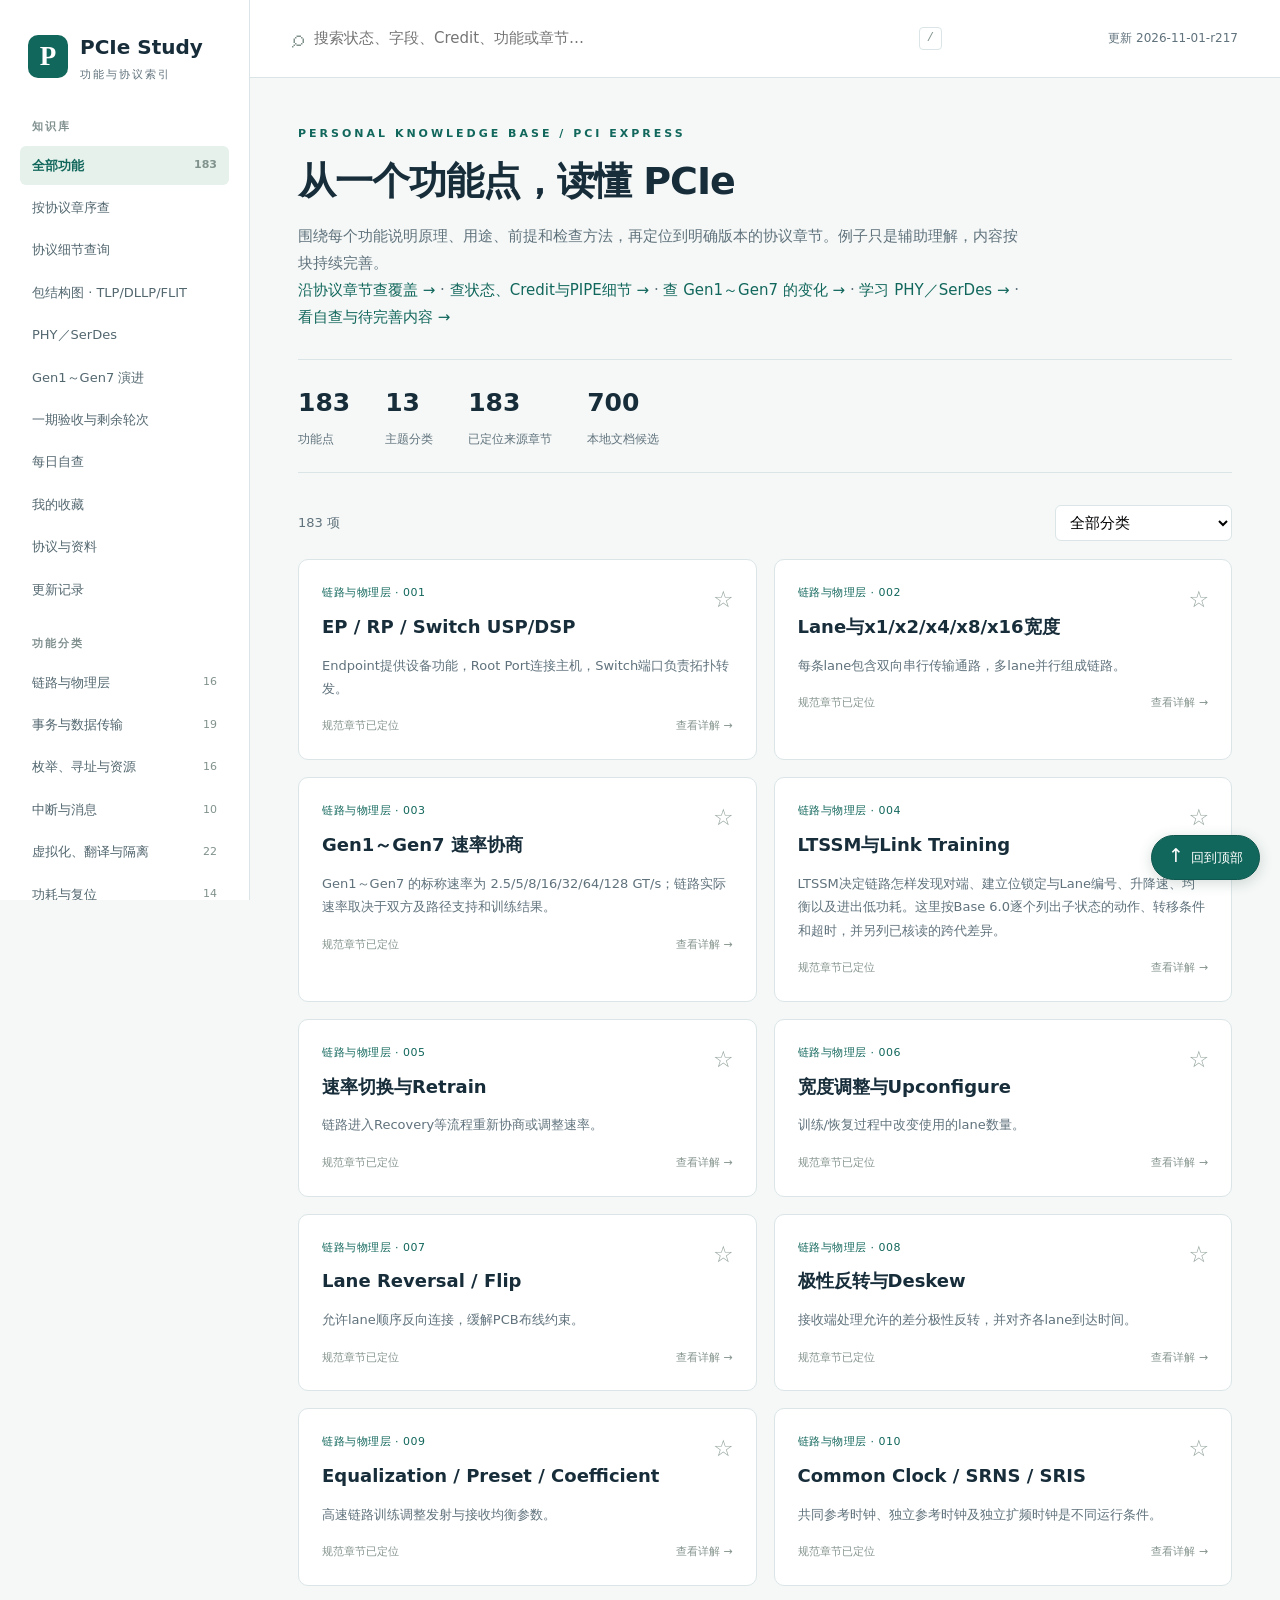
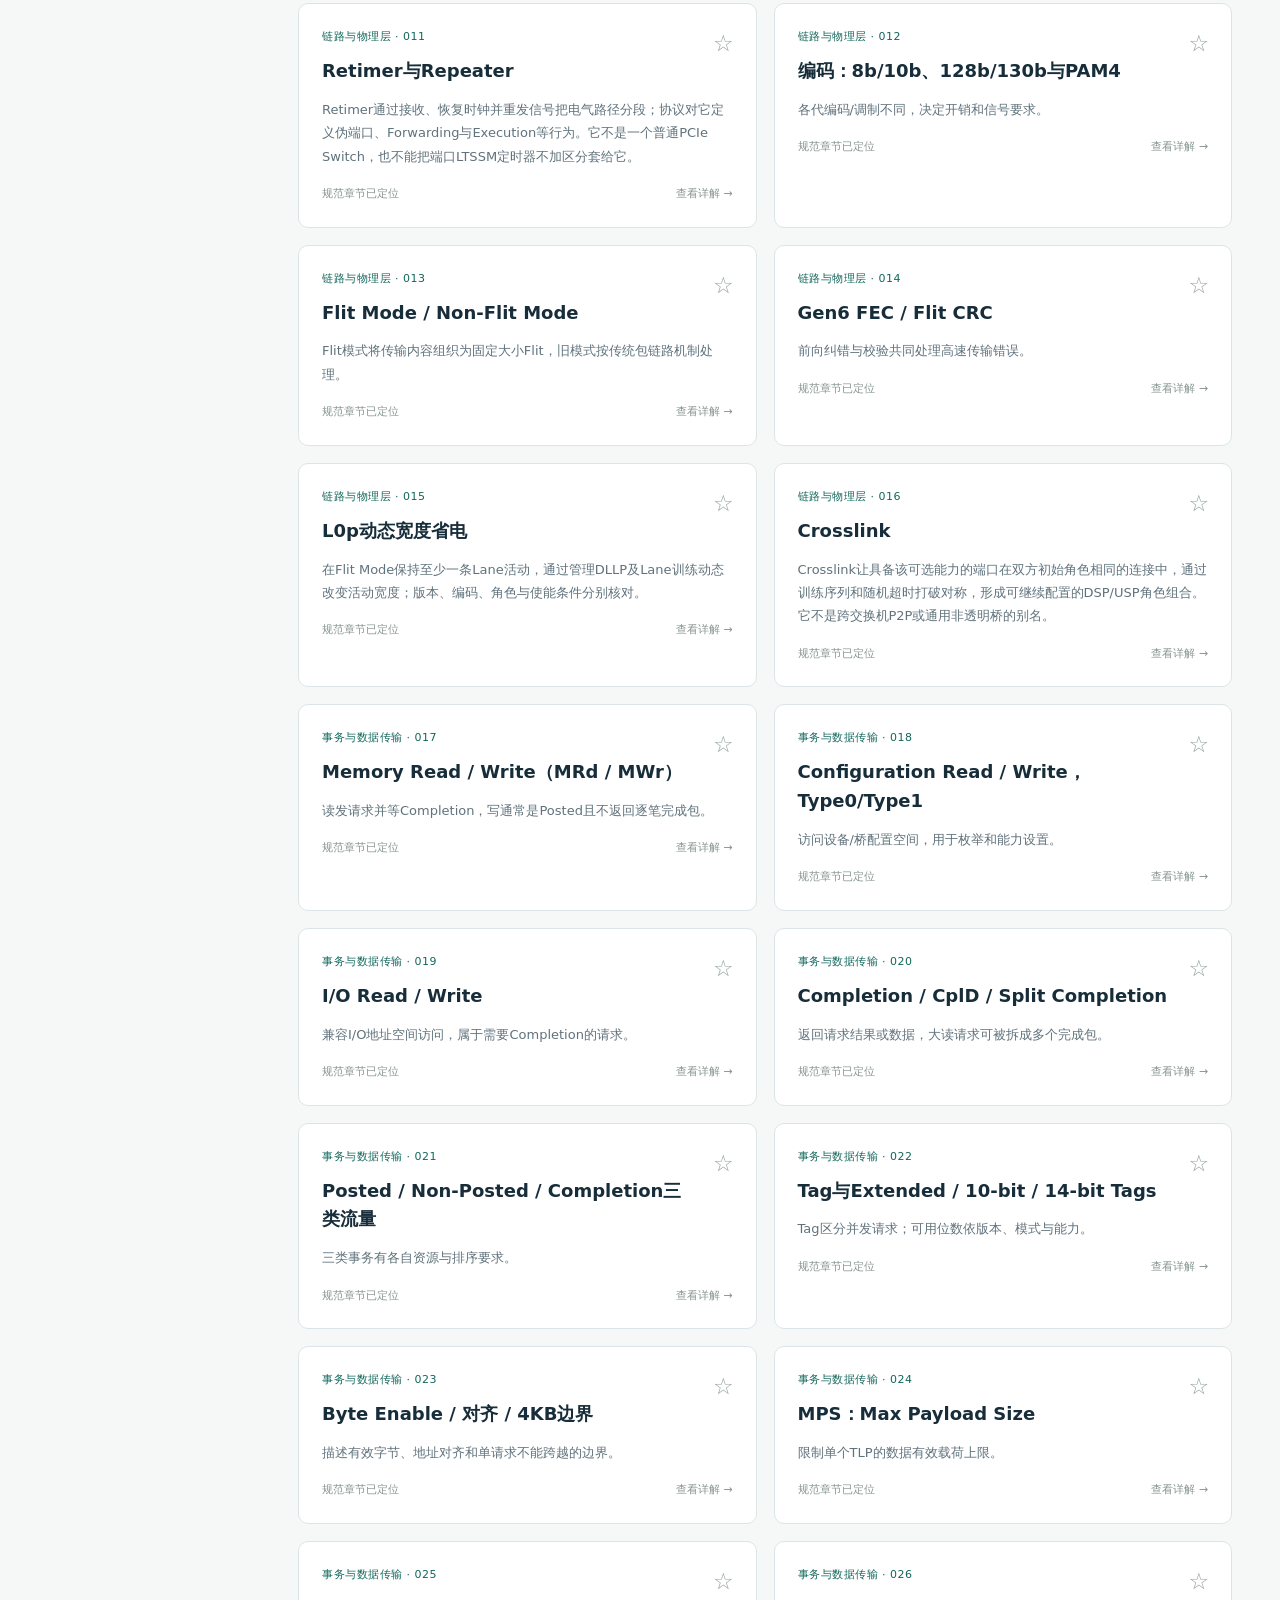
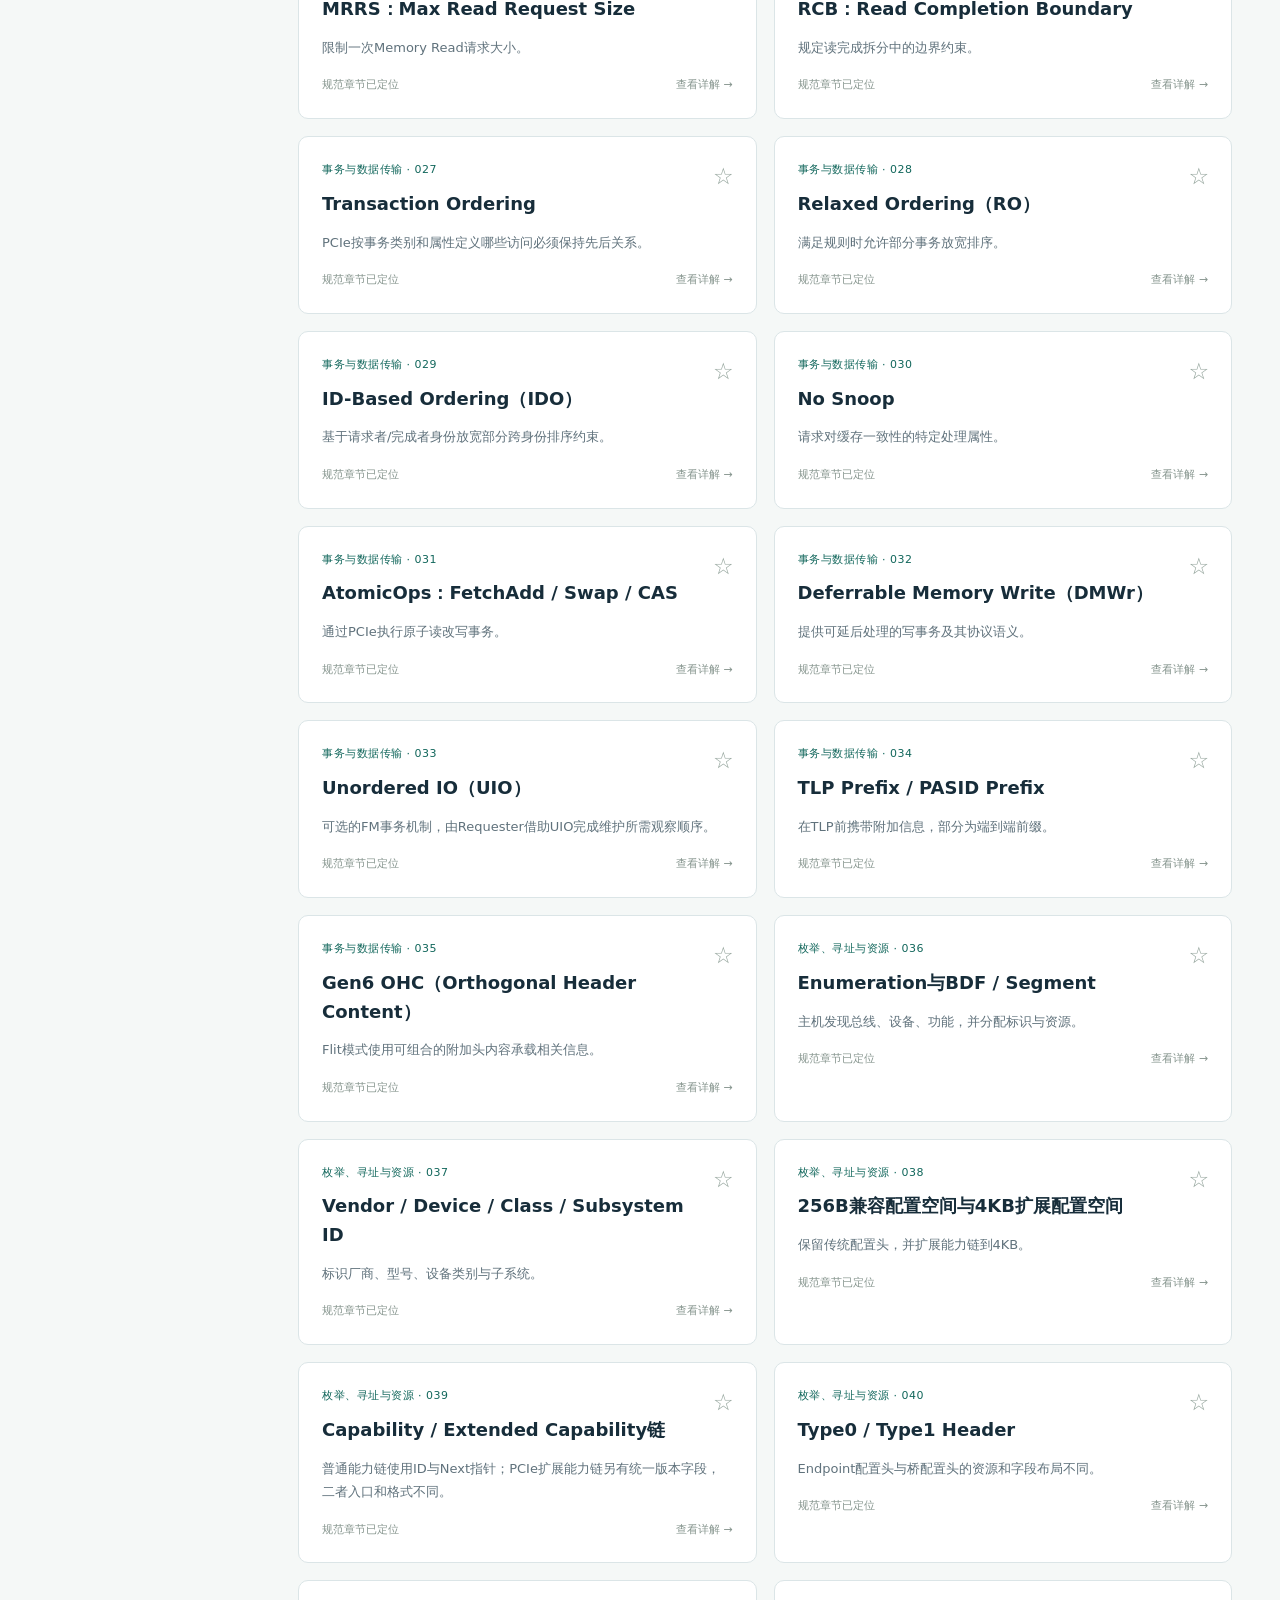
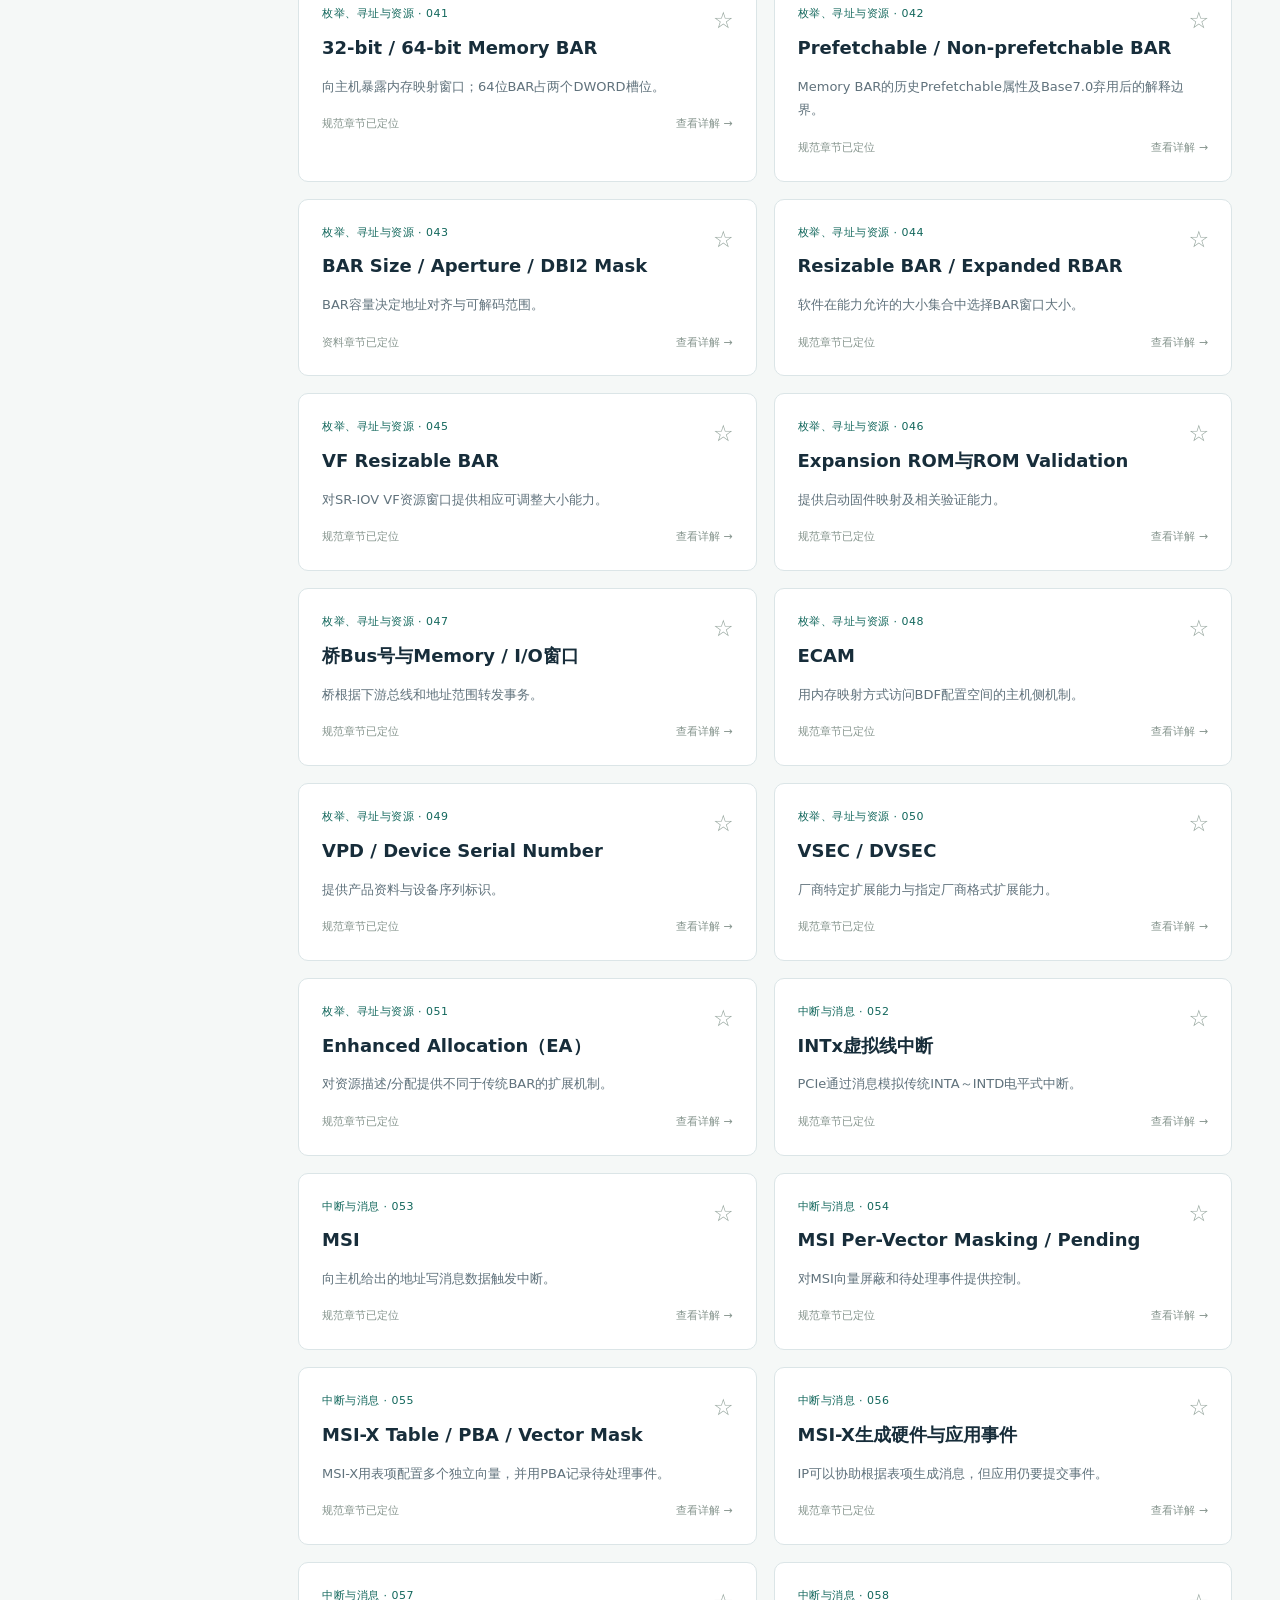
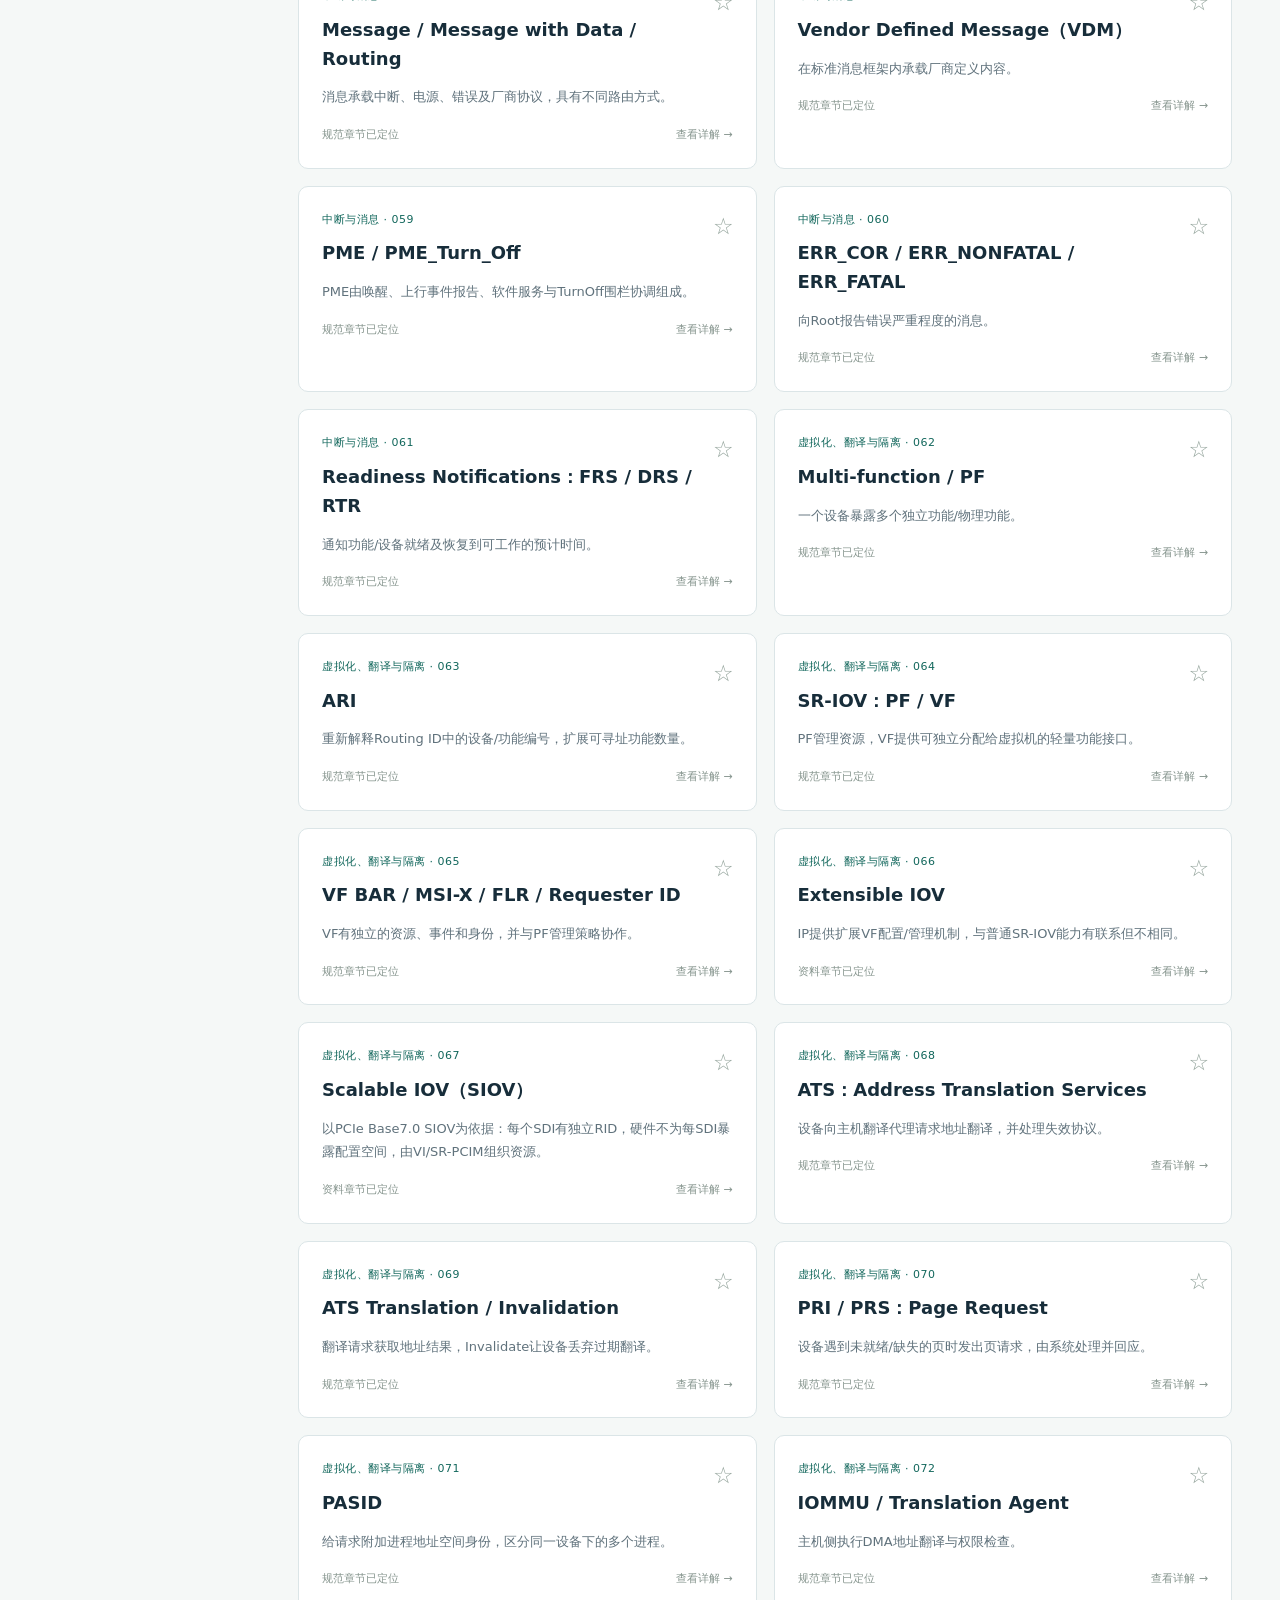
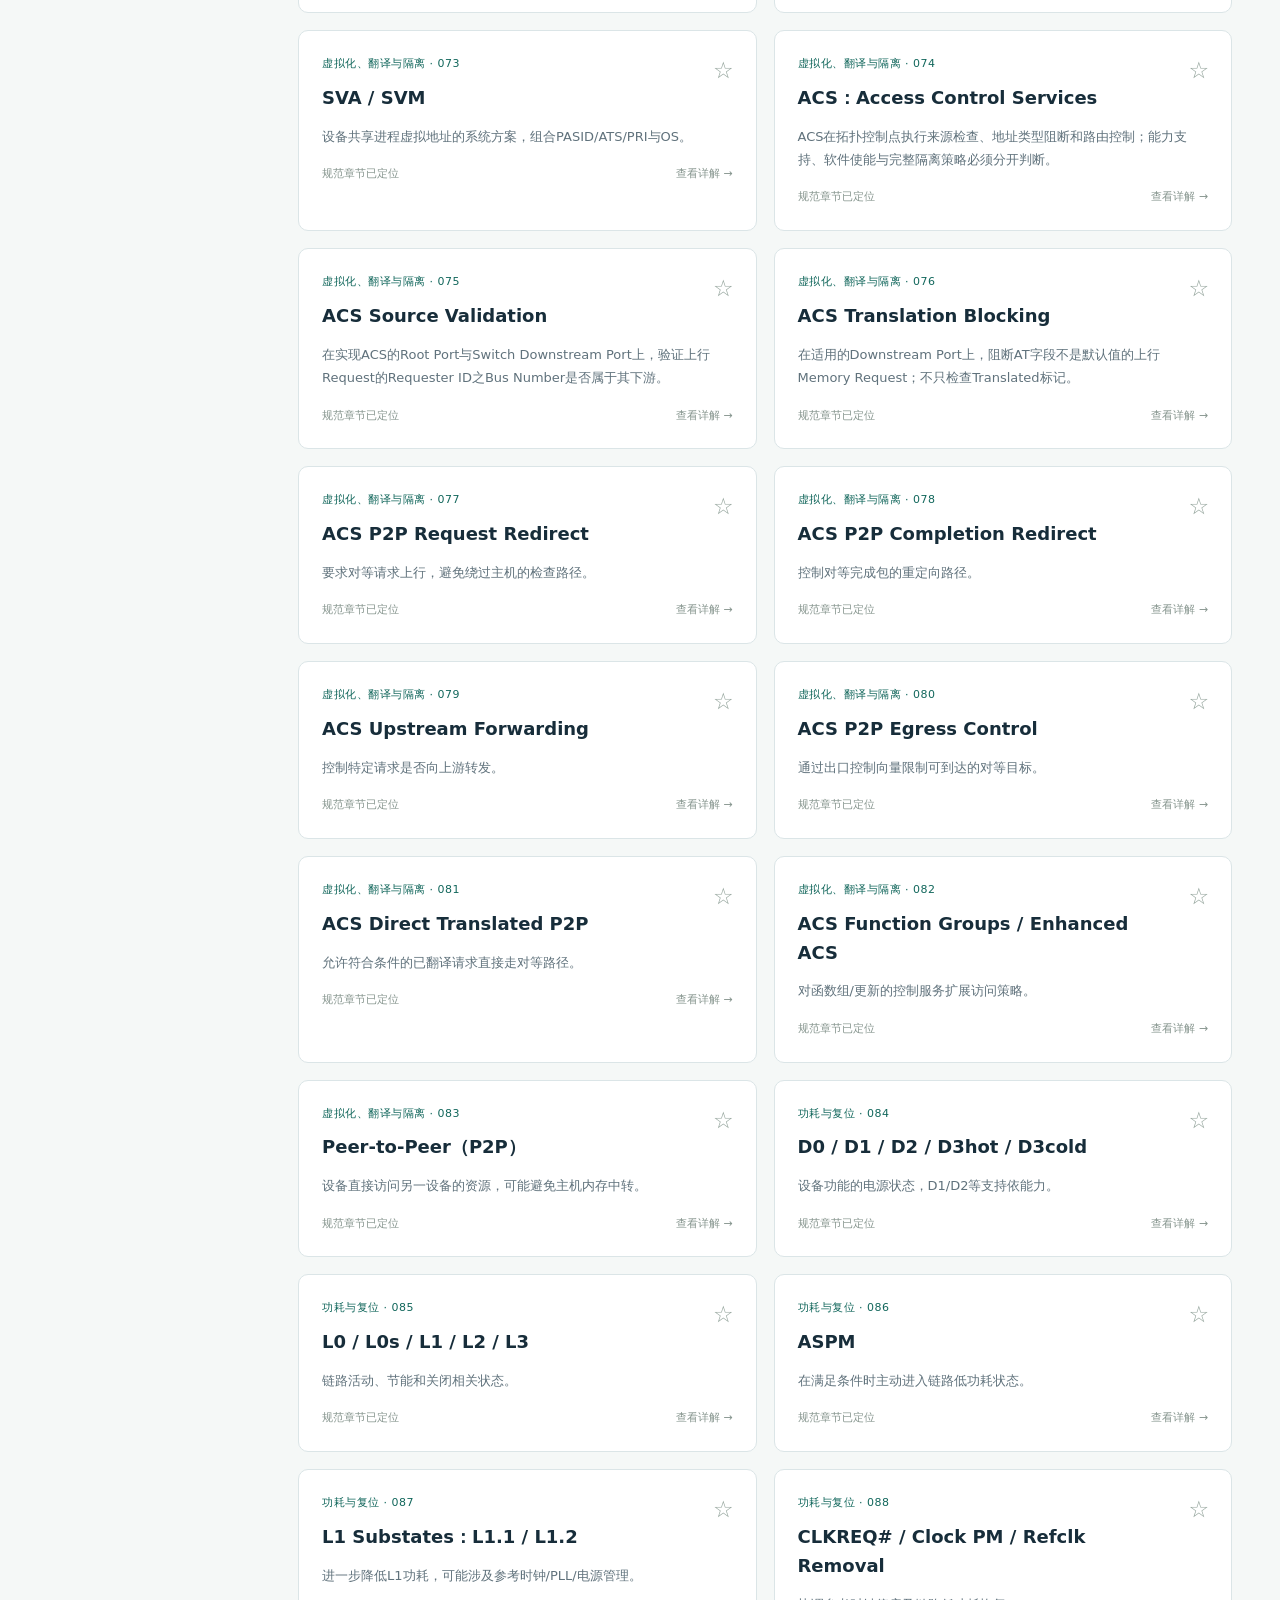
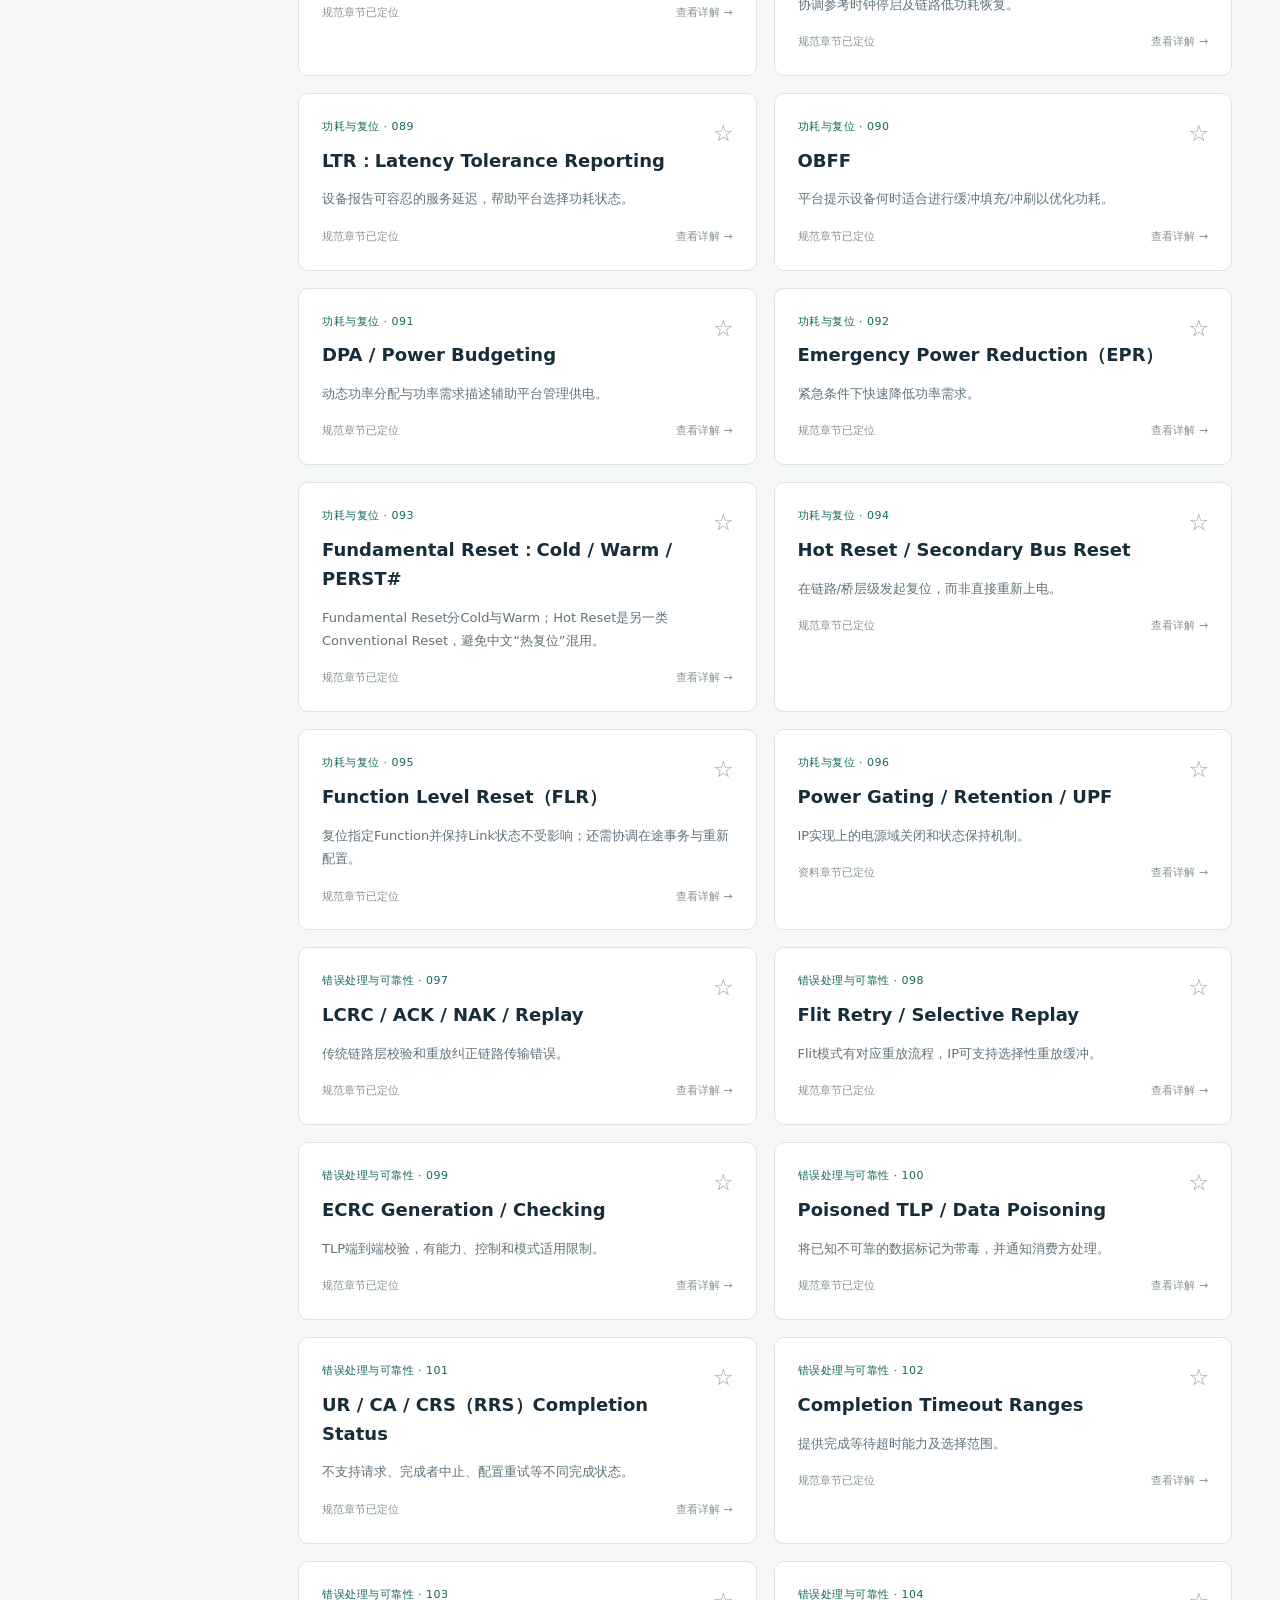
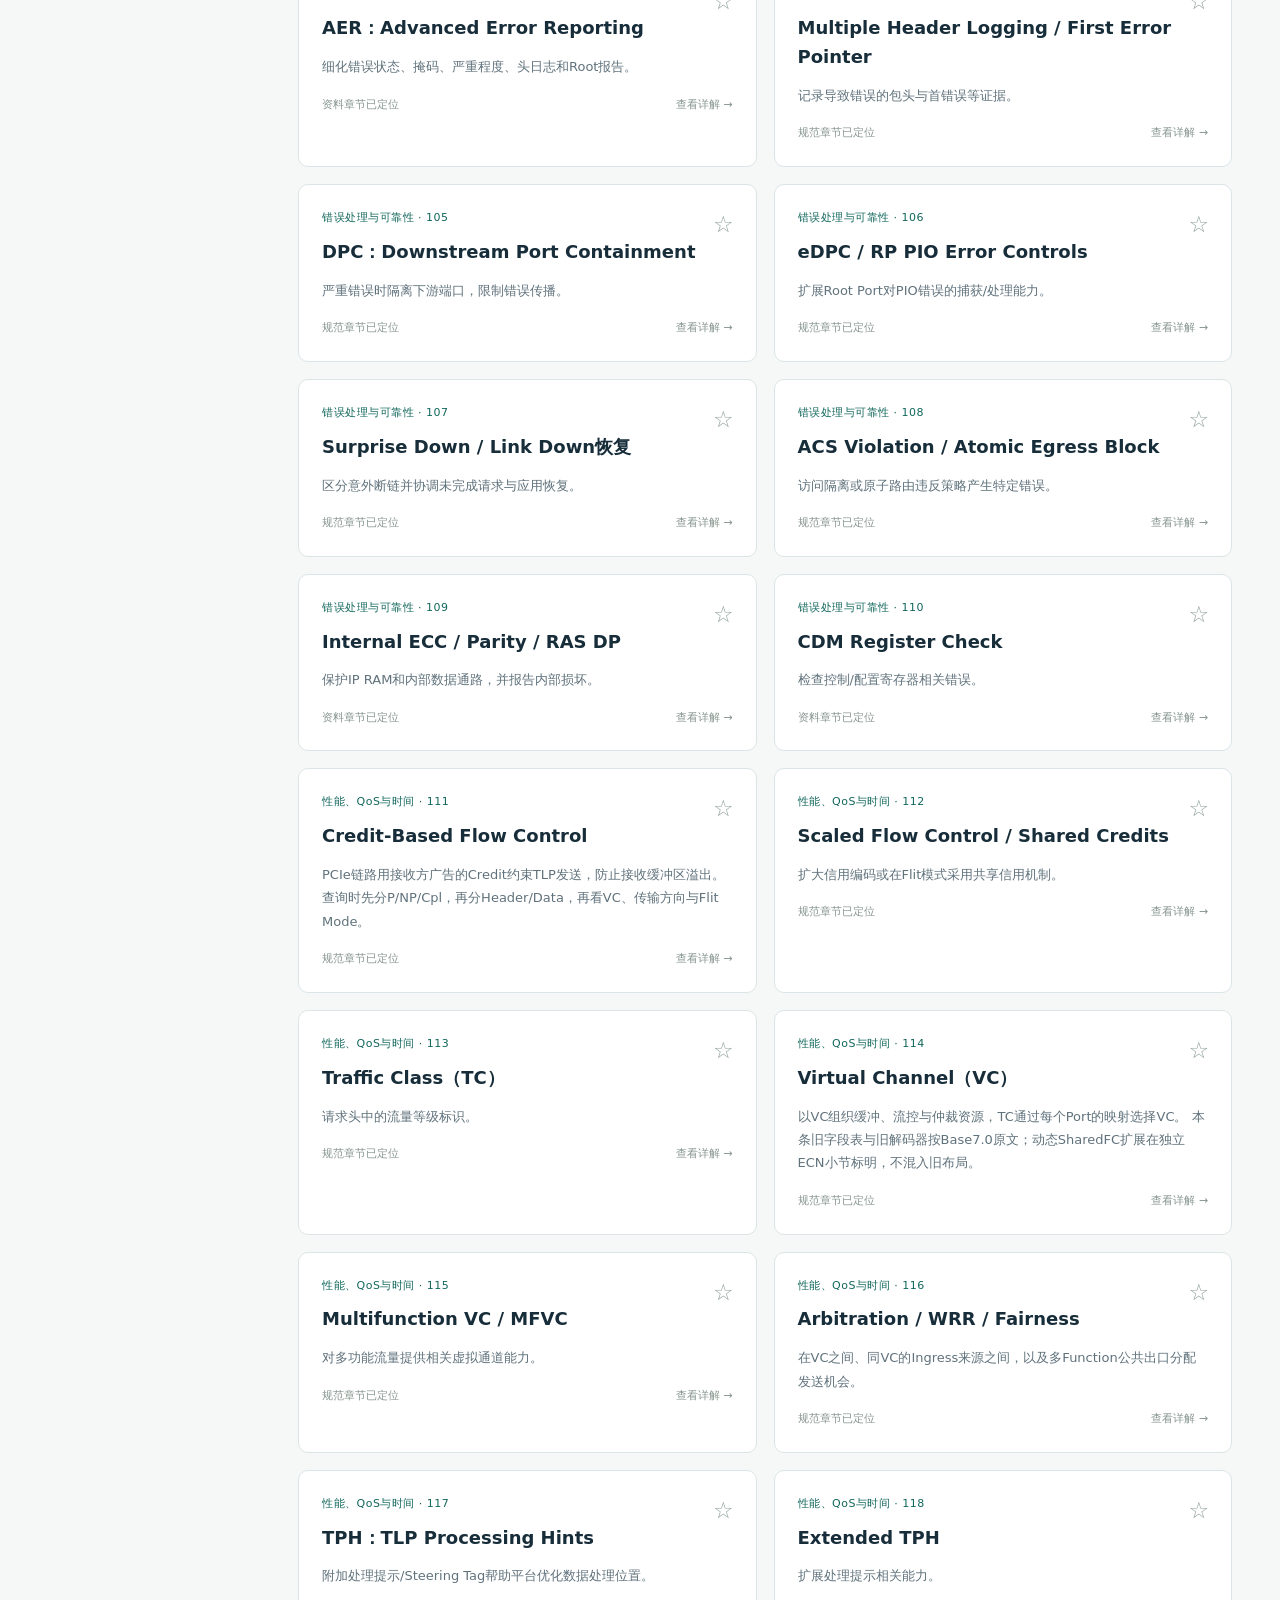
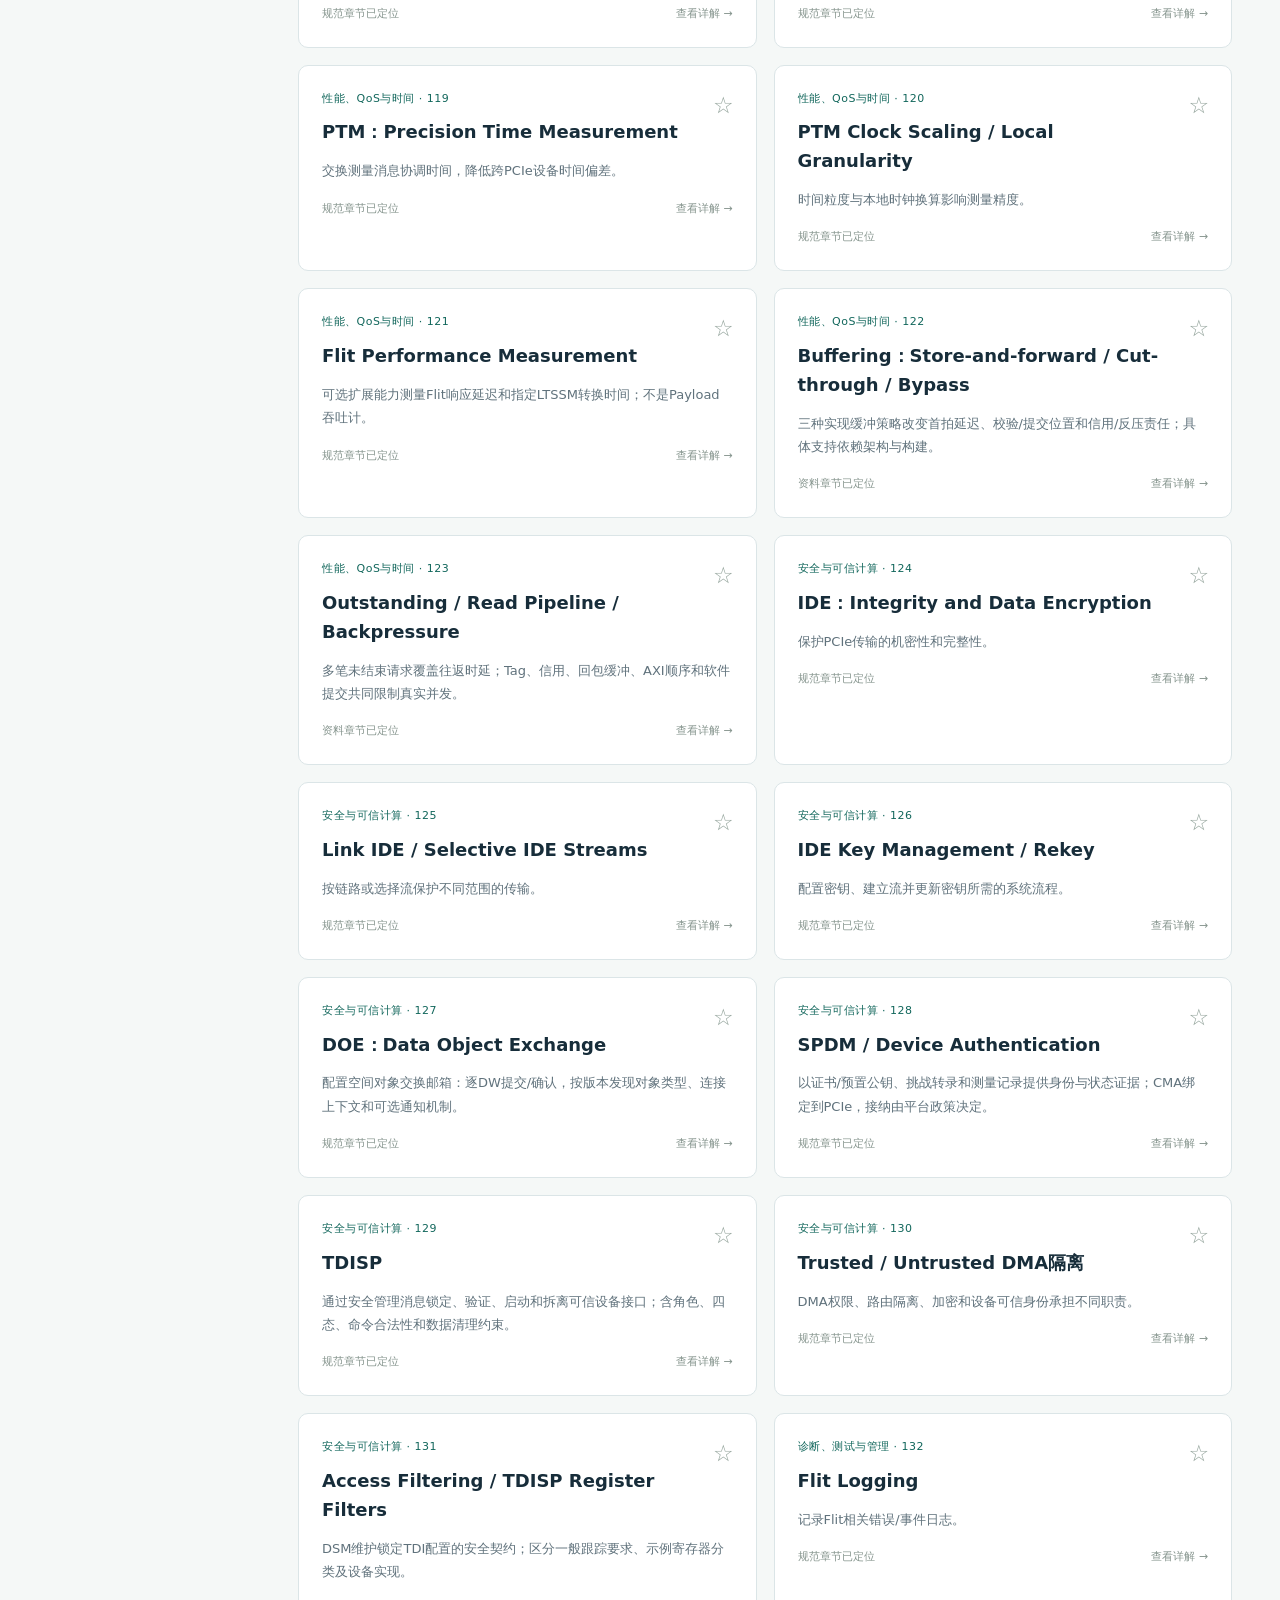
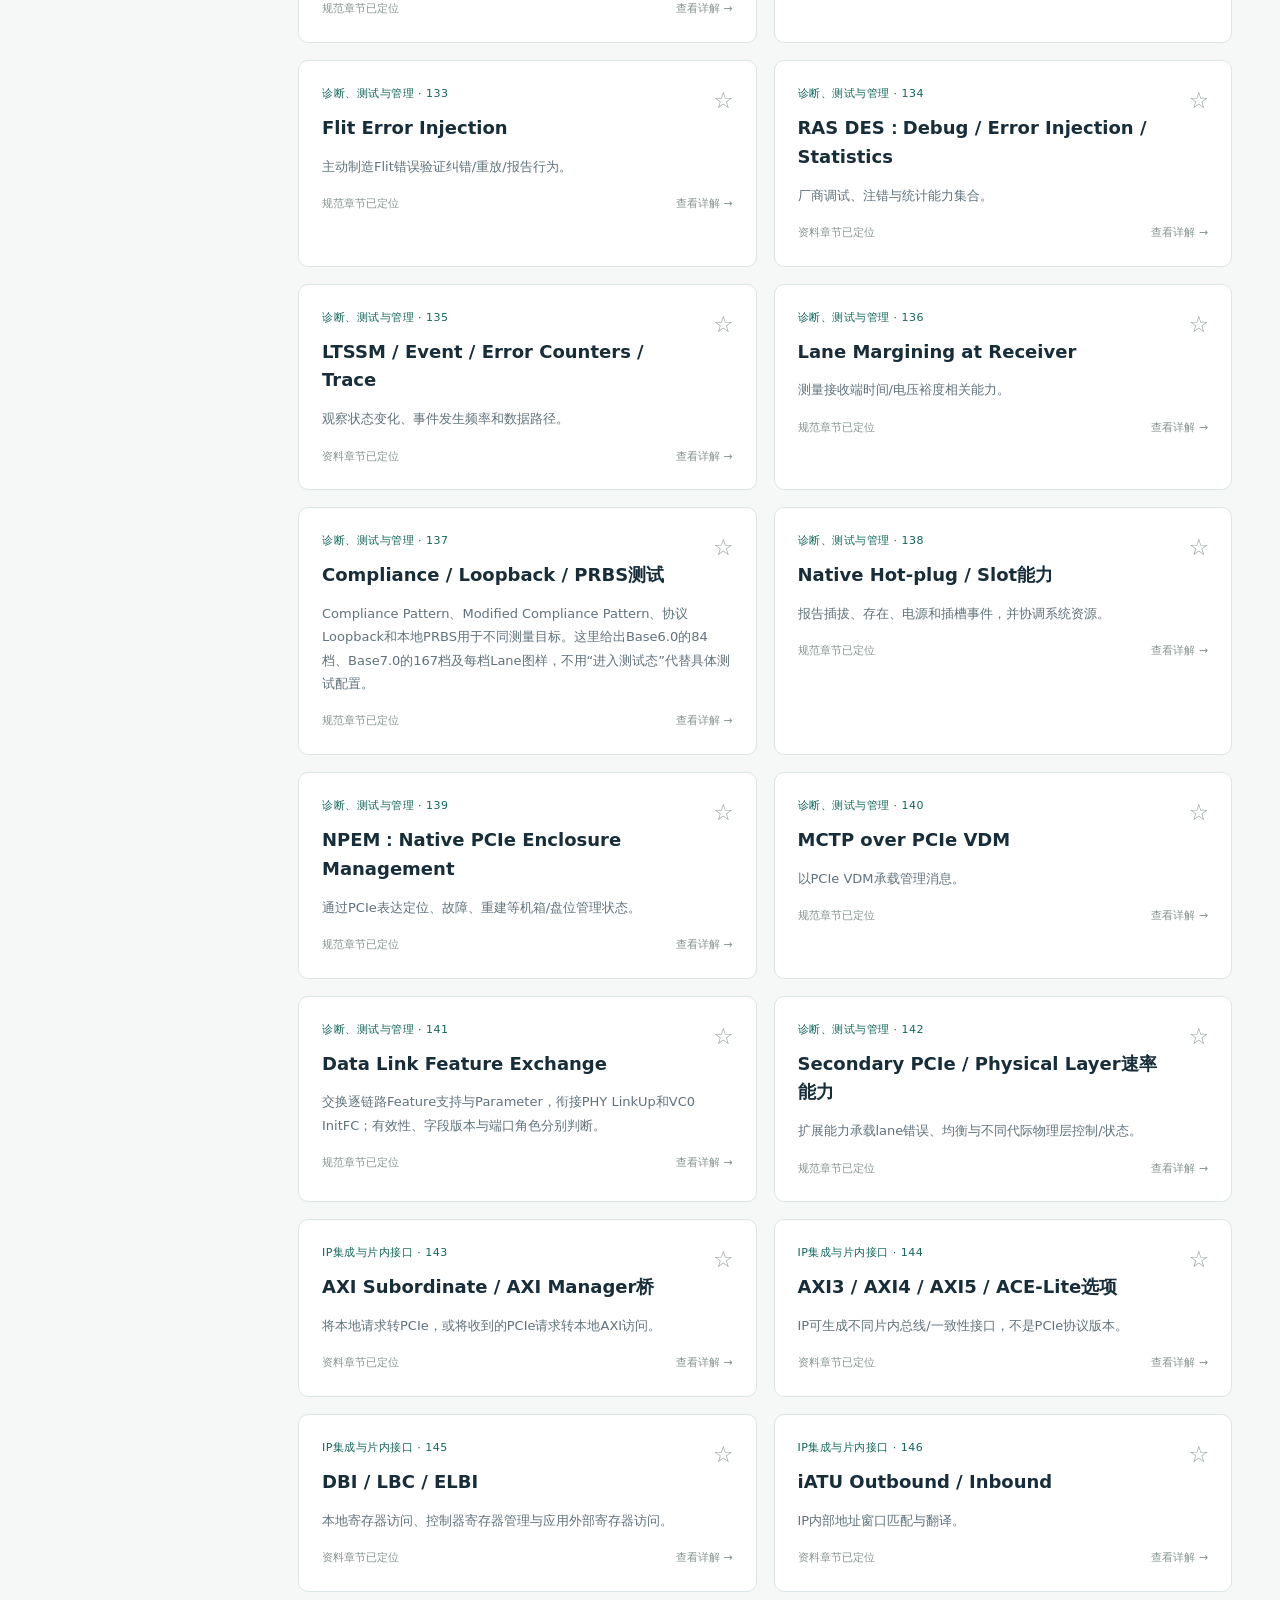
==== docs/index.html @ 83df9ac9 "R217 explain Switch USP LTR Max models and qualify aggregation query" ====
<!doctype html>
<html lang="zh-CN"><head><meta charset="utf-8"><meta name="viewport" content="width=device-width,initial-scale=1"><meta name="description" content="PCIe 功能详解、版本明确的协议章节定位，以及逐步完善的学习笔记。"><title>PCIe Study · 功能与协议索引</title><link rel="stylesheet" href="style.css?v=94f6f31f2b45942d"></head>
<body><aside class="sidebar"><a class="brand" href="#home"><span class="brand-mark">P</span><span>PCIe Study<small>功能与协议索引</small></span></a><div class="side-label">知识库</div><nav id="main-nav" aria-label="主导航"><a href="#home">全部功能 <span id="feature-count">162</span></a><a href="#coverage">按协议章序查</a><a href="#lookup">协议细节查询</a><a href="#packets">包结构图 · TLP/DLLP/FLIT</a><a href="#phy">PHY／SerDes</a><a href="#generations">Gen1～Gen7 演进</a><a href="#completion">一期验收与剩余轮次</a><a href="#audit">每日自查</a><a href="#bookmarks">我的收藏</a><a href="#references">协议与资料</a><a href="#updates">更新记录</a></nav><div class="side-label">功能分类</div><nav id="groups" aria-label="功能分类"></nav><div class="side-bottom"><a href="https://github.com/mgc455/pcie_study" target="_blank" rel="noopener">GitHub ↗</a><p>持续完善，逐项核对。<br>原始文档不随网站发布。</p></div></aside>
<div class="shell"><header class="topbar"><a class="mobile-brand" href="#home">PCIe Study</a><label class="search-wrap"><span>⌕</span><input id="search" type="search" placeholder="搜索状态、字段、Credit、功能或章节…" autocomplete="off" aria-label="搜索知识库"><kbd>/</kbd></label><span id="edition">学习笔记</span><nav class="quick-nav" aria-label="快捷导航"><a href="#home">功能</a><a href="#lookup">细节</a><a href="#packets">包图</a><a href="#phy">PHY</a><a href="#generations">Gen1～Gen7</a><a href="#audit">自查</a><a href="#references">资料</a></nav></header><main id="content" tabindex="-1"></main><footer>独立学习笔记 · 说明与规范原文有区别 · 版本和角色限制以对应规范为准</footer></div>
<dialog id="pdf-dialog"><form method="dialog"><button class="dialog-close" aria-label="关闭">×</button></form><h2>定位本地协议原文</h2><p id="pdf-reference"></p><p class="muted">选择你已有的对应 PDF。文件只在当前浏览器中使用，不上传到网站或 GitHub；刷新页面后需要重新选择。页码跳转由浏览器 PDF 阅读器支持。</p><label class="file-label">选择本地 PDF <input id="pdf-file" type="file" accept="application/pdf,.pdf"></label><div id="pdf-open" aria-live="polite"></div></dialog>
<button id="back-to-top" class="back-to-top" type="button" aria-label="回到页面顶部" title="回到页面顶部"><span aria-hidden="true">↑</span> 回到顶部</button>
<div id="toast" role="status" aria-live="polite"></div><script src="data.js?v=c35e2974e7f0564a"></script><script src="features-data.js?v=667083f3202a0653"></script><script src="coverage-data.js?v=11521302d0f16fcf"></script><script src="app.js?v=3c4774840b36e302"></script></body></html>
---- docs/style.css ----
:root{--ink:#172d3a;--muted:#60727c;--line:#dbe5e7;--paper:#f5f8f7;--teal:#12675c;--light:#e6f1eb;--sidebar:250px}*{box-sizing:border-box}html{scroll-behavior:smooth}body{margin:0;background:var(--paper);color:var(--ink);font:15px/1.8 system-ui,-apple-system,"Microsoft YaHei",sans-serif}a{color:var(--teal);text-decoration:none}a:hover{text-decoration:underline}button,input,select{font:inherit}button{cursor:pointer}button:focus-visible,a:focus-visible,input:focus-visible,select:focus-visible{outline:3px solid #78bdb1;outline-offset:3px}.sidebar{position:fixed;inset:0 auto 0 0;width:var(--sidebar);padding:29px 20px 18px;background:#fff;border-right:1px solid var(--line);overflow:auto}.brand{display:flex;align-items:center;gap:12px;color:var(--ink);font-size:20px;font-weight:750;margin:0 8px 32px}.brand:hover{text-decoration:none}.brand small{display:block;font-size:11px;font-weight:400;letter-spacing:2px;color:var(--muted)}.brand-mark{display:grid;place-items:center;width:40px;height:43px;background:var(--teal);color:#fff;border-radius:10px;font:700 27px Georgia,serif}.side-label{font-size:11px;font-weight:600;letter-spacing:2px;color:#80908f;margin:25px 12px 9px}nav a{display:flex;justify-content:space-between;align-items:center;gap:5px;padding:8px 12px;margin:3px 0;color:#53676f;border-radius:6px;font-size:13px}nav a.active{background:var(--light);color:var(--teal);font-weight:650}nav a span{font-size:11px;color:#81928c}.side-bottom{border-top:1px solid var(--line);margin:30px 10px 0;padding-top:18px;font-size:12px}.side-bottom p{color:#82928f}.shell{margin-left:var(--sidebar)}.topbar{height:78px;display:flex;align-items:center;justify-content:space-between;gap:20px;padding:0 42px;border-bottom:1px solid var(--line);background:#fff;position:sticky;top:0;z-index:5}.search-wrap{display:flex;align-items:center;gap:10px;max-width:650px;width:100%;color:#80928b}.search-wrap span{font-size:24px}.search-wrap input{border:0;outline:none;background:transparent;width:100%;color:var(--ink);padding:12px 0}.search-wrap kbd{border:1px solid var(--line);padding:0 7px;border-radius:4px;font-size:12px}#edition{white-space:nowrap;font-size:12px;color:var(--muted)}.mobile-brand{display:none}main{max-width:1280px;padding:46px 48px 70px;margin:auto;min-height:85vh}.eyebrow{font-size:11px;font-weight:700;letter-spacing:3px;color:var(--teal);text-transform:uppercase}.hero{max-width:850px;margin-bottom:25px}.hero h1{font-size:38px;line-height:1.35;letter-spacing:-1px;margin:12px 0 16px}.hero p{color:var(--muted);max-width:730px;margin:0}.stats{display:flex;gap:35px;flex-wrap:wrap;margin:28px 0 32px;padding:20px 0;border-top:1px solid var(--line);border-bottom:1px solid var(--line)}.stat b{display:block;font-size:25px;font-weight:650}.stat span{color:var(--muted);font-size:12px}.toolbar{display:flex;justify-content:space-between;align-items:center;gap:16px;margin:28px 0 18px}.toolbar select{background:white;border:1px solid var(--line);border-radius:6px;padding:7px 10px;max-width:50%}.result-count{font-size:13px;color:var(--muted)}.cards{display:grid;grid-template-columns:repeat(2,minmax(0,1fr));gap:17px}.card{background:#fff;border:1px solid var(--line);border-radius:10px;padding:23px;position:relative;transition:border-color .15s,transform .15s}.card:hover{border-color:#8eb7a9;transform:translateY(-2px)}.card-tag{font-size:11px;letter-spacing:.5px;color:var(--teal);margin-bottom:10px}.card h2{font-size:18px;line-height:1.6;font-weight:650;margin:0 35px 12px 0;overflow-wrap:anywhere}.card h2 a{color:var(--ink)}.card p{color:var(--muted);font-size:13px;margin:0 0 16px}.card-meta{display:flex;justify-content:space-between;font-size:11px;color:#86958e;gap:10px}.bookmark{position:absolute;top:22px;right:18px;background:none;border:0;color:#96a69e;font-size:23px;padding:0 4px;line-height:1.5}.bookmark.saved{color:var(--teal)}.tag{background:#edf4ef;border-radius:4px;padding:3px 8px;display:inline-block;color:var(--teal);font-size:11px}.note{padding:16px 20px;border-left:3px solid #7fae9e;background:#edf4ef;font-size:13px;color:#4f6960;border-radius:0 6px 6px 0;margin:24px 0}.empty{padding:60px 20px;text-align:center;color:var(--muted);border:1px dashed var(--line);border-radius:8px}.back{font-size:13px}.detail-header{margin:24px 0 32px;max-width:900px}.detail-header h1{font-size:33px;line-height:1.5;margin:13px 0}.detail-header p{color:var(--muted);font-size:16px}.detail-grid{display:grid;grid-template-columns:minmax(0,1fr) 245px;gap:34px}.prose{background:white;border:1px solid var(--line);padding:30px 34px;border-radius:10px;min-width:0}.prose section{margin-bottom:32px;scroll-margin-top:100px}.prose h2{font-size:20px;margin:0 0 13px}.prose p{color:#374e58;line-height:2}.number{display:inline-grid;place-items:center;background:var(--light);color:var(--teal);width:25px;height:25px;border-radius:5px;font-size:11px;margin-right:9px;vertical-align:middle}.detail-aside>div{background:#fff;border:1px solid var(--line);border-radius:8px;padding:19px;margin-bottom:16px}.detail-aside h3{font-size:13px;margin:0 0 12px}.detail-aside p{font-size:12px;color:var(--muted)}.detail-aside a{display:block;font-size:12px;padding:5px 0}.button{display:inline-block;background:var(--teal);color:#fff;border:1px solid var(--teal);padding:8px 15px;border-radius:6px;font-size:13px}.button.secondary{background:#fff;color:var(--teal);border-color:var(--line)}.buttons{display:flex;flex-wrap:wrap;gap:10px;align-items:center}.ref{padding:16px 0;border-bottom:1px solid var(--line)}.ref:first-of-type{padding-top:0}.ref:last-child{border:0}.ref h3{font-size:15px;margin:0 0 5px}.ref .locator{font:12px/1.8 ui-monospace,Consolas,monospace;color:var(--teal);margin:5px 0}.ref p{font-size:12px;line-height:1.8;color:var(--muted)}.muted{color:var(--muted);font-size:13px}.list-row{background:white;border:1px solid var(--line);border-radius:8px;padding:20px 23px;margin:12px 0}.list-row h2{font-size:17px;line-height:1.6;margin:0 0 6px;overflow-wrap:anywhere}.list-row p{font-size:13px;color:var(--muted);margin:6px 0}.list-meta{font-size:11px;color:#8a9991}.timeline{border-left:2px solid #bad2c6;margin:30px 0 0 10px;padding:0 0 0 28px}.timeline article{background:white;border:1px solid var(--line);border-radius:9px;padding:24px;margin-bottom:24px}.timeline time{color:var(--teal);font:12px ui-monospace,monospace}.timeline h2{font-size:20px}.timeline p{color:var(--muted)}footer{border-top:1px solid var(--line);padding:22px 36px;color:#8a9990;font-size:11px;text-align:center}dialog{max-width:620px;width:90%;border:1px solid var(--line);border-radius:12px;padding:30px;color:var(--ink)}dialog::backdrop{background:#132c3570}.dialog-close{float:right;font-size:24px;border:0;background:none;color:#6e8078}.file-label{display:block;background:var(--paper);padding:15px;border:1px dashed #91b8a7;margin:20px 0;border-radius:8px}.file-label input{display:block;margin-top:10px;font-size:12px;max-width:100%}#pdf-open a{margin-top:12px}#toast{position:fixed;bottom:24px;left:calc(50% + 100px);transform:translateX(-50%);background:#203e34;color:white;padding:10px 20px;border-radius:8px;font-size:13px;z-index:50;display:none}#toast.show{display:block}@media(min-width:1600px){.cards{grid-template-columns:repeat(3,minmax(0,1fr))}}@media(max-width:1120px){:root{--sidebar:220px}main{padding:30px 26px}.detail-grid{grid-template-columns:1fr}.detail-aside{display:grid;grid-template-columns:1fr 1fr;gap:15px}.topbar{padding:0 26px}}@media(max-width:760px){.sidebar{display:none}.shell{margin-left:0}.topbar{height:auto;min-height:70px;padding:12px 18px;flex-wrap:wrap;gap:5px}.mobile-brand{display:block;font-weight:750;font-size:17px}.search-wrap{order:3}.search-wrap input{font-size:13px}.hero h1{font-size:29px}.stats{gap:22px}.cards{grid-template-columns:1fr}main{padding:28px 18px}.detail-header h1{font-size:26px}.prose{padding:22px}.detail-aside{display:block}#toast{left:50%;max-width:90%;white-space:nowrap}.toolbar{gap:8px}.toolbar select{font-size:12px}.stats b{font-size:22px}}@media(prefers-reduced-motion:reduce){*{scroll-behavior:auto!important;transition:none!important}}@media print{.sidebar,.topbar,footer,.bookmark,.buttons{display:none}.shell{margin:0}.detail-grid{display:block}.prose{border:0;padding:0}main{padding:0}.detail-aside{display:none}}

.table-wrap{overflow-x:auto;background:#fff;border:1px solid var(--line);border-radius:9px}.generation-table{width:100%;border-collapse:collapse;min-width:680px;font-size:13px}.generation-table caption{text-align:left;padding:18px;font-weight:650}.generation-table th,.generation-table td{padding:13px 16px;border-top:1px solid var(--line);text-align:left}.generation-table thead{background:var(--light)}.generation-detail{scroll-margin-top:100px}.generation-detail h3{font-size:14px}.generation-detail>h2{margin-top:12px}

.quick-nav{display:none}@media(max-width:760px){.quick-nav{display:flex;order:4;width:100%;gap:8px;flex-wrap:wrap}.quick-nav a{padding:3px 8px;margin:0;font-size:12px}.topbar{position:relative}}

.phy-flow{display:flex;flex-wrap:wrap;list-style:none;padding:0;gap:12px;margin:18px 0;counter-reset:phy}.phy-flow li{background:var(--light);border:1px solid #bbd3c8;border-radius:7px;padding:12px 15px;flex:1 1 150px;font-size:13px;counter-increment:phy}.phy-flow li:before{content:counter(phy) " → ";font-weight:700;color:var(--teal)}.phy-topic-group{margin:34px 0}.phy-topic-group>h2{font-size:22px}.feature-detail{margin:28px 0}.feature-detail>.table-wrap{margin-top:16px}

/* Protocol reference sections and stable deep links. */
.detail-index{padding:20px;background:var(--surface,#f3f6f8);border:1px solid #dce4eb;border-radius:12px;margin-bottom:24px;display:flex;flex-wrap:wrap;gap:8px}
.detail-index h2{width:100%;margin:0 0 8px}.detail-index a,.source-chip{font:inherit;font-size:12px;line-height:1.6;border:1px solid #cbd8e2;border-radius:6px;padding:5px 9px;background:#fff;color:#205f72;text-decoration:none;cursor:pointer}
.detail-index a:hover,.source-chip:hover{background:#e8f2f6}.detail-sources{display:flex;flex-wrap:wrap;gap:6px;margin:14px 0}.permalink{font-size:16px;opacity:.55}.feature-detail{scroll-margin-top:95px}.detail-links,.search-detail-hits{display:flex;flex-direction:column;gap:9px}.search-detail-hits{font-size:12px;margin:14px 0}.generation-table td{vertical-align:top;line-height:1.75}.table-wrap:focus{outline:2px solid #397d8d}
@media(max-width:700px){.detail-index{padding:12px}.detail-index a{font-size:11px}.source-chip{max-width:100%;text-align:left}.quick-nav{overflow-x:auto;white-space:nowrap}}

.coverage-versions{display:flex;flex-wrap:wrap;gap:10px;margin:20px 0}.selected-version{background:#155e65;color:#fff}.coverage-blocks{display:flex;flex-direction:column;gap:8px;margin-top:12px;font-size:12px}.coverage-table td{min-width:190px}.coverage-table td:nth-child(3){min-width:280px}.coverage-table details{font-size:12px}.coverage-table summary{cursor:pointer;line-height:1.8}

.setting-filter-label{display:flex;gap:10px;align-items:center;flex-wrap:wrap;font-size:13px}.setting-filter-label input{padding:9px 12px;border:1px solid #bbced5;border-radius:6px;min-width:220px;font:inherit}.generation-table tr[hidden]{display:none}

.flit-explorer{margin:1rem 0;padding:1rem;border:1px solid var(--border,#d9e1df);border-radius:12px}.flit-controls{display:flex;flex-wrap:wrap;gap:1rem}.flit-controls label{display:grid;gap:.4rem}.flit-controls input,.flit-controls select{font:inherit;padding:.5rem;max-width:14rem;border:1px solid #bccac4;border-radius:6px;background:var(--surface,#fff);color:inherit}

.address-query-output{white-space:pre-line}

/* Authored packet diagrams: byte order in the figure is not serialization order. */
.packet-figure{margin:24px 0;padding:18px;border:1px solid #c3d5d7;border-radius:12px;background:#f7faf9}
.packet-figure figcaption{display:flex;justify-content:space-between;gap:12px;flex-wrap:wrap;margin-bottom:14px;color:#164f58}.packet-figure figcaption span{font-size:12px}.packet-select-label{display:flex;align-items:center;gap:12px;flex-wrap:wrap;font-size:13px}.packet-select-label select{font:inherit;padding:8px 10px;border:1px solid #a9bfc2;border-radius:6px;background:white;max-width:100%}
.packet-reading,.packet-note{font-size:12px!important;line-height:1.7!important;color:#52666b}.packet-version{font-size:12px!important;font-weight:650;color:#155e65}.packet-scroll{overflow-x:auto;padding:4px 0 12px}.packet-scroll:focus-visible{outline:2px solid #167c87;outline-offset:3px}.packet-board{min-width:896px}.packet-row-title{font-size:11px;font-weight:650;margin:14px 0 5px;color:#35575b}.packet-byte-axis{display:grid;grid-template-columns:repeat(4,1fr);font:11px ui-monospace,monospace;text-align:center}.packet-byte-axis span{border-left:1px solid #a7bfc2;padding:4px}.packet-byte-axis span:last-child{border-right:1px solid #a7bfc2}.packet-bit-axis{display:grid;grid-template-columns:repeat(32,minmax(0,1fr));font:10px ui-monospace,monospace;text-align:center;color:#65797e}.packet-bit-axis span{padding:2px 0;border-left:1px solid #dce5e4}.packet-word{display:grid;grid-template-columns:repeat(32,minmax(0,1fr));border:1px solid #6f969b;min-height:58px;background:#fff}.packet-field{display:flex;flex-direction:column;justify-content:center;align-items:center;gap:5px;min-width:0;overflow:hidden;padding:8px 1px;border:0;border-right:1px solid #88a9ad;border-radius:0;background:#edf5f3;color:#254e55;font:11px ui-monospace,monospace;cursor:pointer}.packet-field:last-child{border-right:0}.packet-field-label{max-width:100%;white-space:nowrap}.packet-field small{font-size:9px;opacity:.75}.packet-field.is-reserved{background:#ecefee;color:#6e7978}.packet-field.is-selected{background:#176876;color:white;box-shadow:inset 0 -3px 0 #70d0bb}.packet-field:hover{box-shadow:inset 0 0 0 2px #236d78}.packet-field:focus-visible{outline:3px solid #d2912b;outline-offset:-3px}.packet-field-help{padding:13px 15px;border-left:3px solid #238391;background:white;font-size:12px!important;line-height:1.8!important;overflow-wrap:anywhere}.packet-parts{display:flex;flex-wrap:wrap;gap:8px;margin:18px 0}.packet-parts>div{flex:1 1 150px;background:white;border:1px solid #c9d9d7;border-radius:6px;padding:11px;font-size:12px}.packet-parts b,.packet-parts span{display:block}.packet-parts span{margin-top:6px;color:#4e6668}.packet-note{margin-bottom:0}
@media(max-width:700px){.packet-figure{padding:12px;margin-left:-4px;margin-right:-4px}.packet-figure figcaption{display:block}.packet-figure figcaption span{display:block;margin-top:5px}}@media print{.packet-scroll{overflow:visible}.packet-board{min-width:0}.packet-field{font-size:7px;padding:4px 0}.packet-field small{font-size:6px}.packet-reading{font-size:9px!important}.packet-figure{break-inside:avoid}}

.packet-unused{background:repeating-linear-gradient(135deg,#fafafa,#fafafa 5px,#f0f2f1 5px,#f0f2f1 6px);display:flex;align-items:center;justify-content:center;font-size:11px;color:#7c8987}.packet-flit-bar{display:flex;height:24px;border-radius:5px;overflow:hidden;border:1px solid #a9bdba}.packet-flit-bar span{min-width:0}.region-TLP{background:#deeee9;color:#1b5349}.region-DLP{background:#b7d9ed;color:#204d6a}.region-CRC{background:#f6dfaf;color:#75501e}.region-ECC{background:#e1cced;color:#633d7b}.packet-flit-grid{min-width:640px;display:grid;grid-template-columns:repeat(16,minmax(0,1fr));gap:3px}.packet-flit-grid button{padding:5px 0;border:1px solid #a8beb8;border-radius:3px;font:10px ui-monospace,monospace;cursor:pointer}.packet-flit-grid small{display:block;font-size:8px;margin-top:3px}.packet-flit-grid .is-byte-selected{outline:3px solid #155e65;outline-offset:-3px}.packet-flit-grid button:focus-visible{outline:3px solid #d2912b}.packet-parts{position:relative}.packet-figure{scroll-margin-top:90px}

.ft-pack-gateway{padding:12px 14px;background:#e7f3ef;border-left:3px solid #28756b;font-size:13px!important}.ft-pack-gateway a{display:block;margin-top:5px}.ft-pack-row h3{font-size:13px}.ft-pack-track{display:flex;min-width:800px;height:64px;border:1px solid #698d92}.ft-pack-track button{min-width:0;padding:4px 0;border:0;border-right:1px solid #88a6a4;border-radius:0;overflow:hidden;font:10px ui-monospace,monospace;cursor:pointer}.ft-pack-track button:hover,.ft-pack-track button:focus-visible{outline:3px solid #2b6b77;outline-offset:-3px}.ft-part-header{background:#286c78;color:white}.ft-part-data{background:#c9e6dd;color:#184c41}.ft-part-nop{background:repeating-linear-gradient(135deg,#f3f5f4,#f3f5f4 5px,#e4e9e6 5px,#e4e9e6 6px);color:#54645c}.ft-part-dlp{background:#b7d9ed;color:#204d6a}.ft-part-crc{background:#f6dfaf;color:#75501e}.ft-part-ecc{background:#e1cced;color:#633d7b}.ft-pack-key{display:flex;flex-wrap:wrap;gap:6px}.ft-pack-key span{border:1px solid #b3c8bf;padding:5px 8px;border-radius:4px;font-size:11px}.ft-pack-view .packet-field-help{margin-top:18px}

.back-to-top{position:fixed;right:max(20px,env(safe-area-inset-right));bottom:calc(20px + env(safe-area-inset-bottom));z-index:30;min-height:44px;padding:10px 16px;border:1px solid #0d574e;border-radius:24px;background:var(--teal);color:#fff;box-shadow:0 3px 14px #183f3430;font-size:13px}.back-to-top:hover{background:#0d574e}.back-to-top span{font-size:19px;line-height:1;margin-right:3px}@media(max-width:760px){.back-to-top{right:12px;bottom:calc(12px + env(safe-area-inset-bottom));padding:9px 13px}footer{padding-bottom:78px}}@media print{.back-to-top{display:none}}

.pipe-query-result{white-space:pre-wrap;overflow-wrap:anywhere;font:inherit}

.atomic-query-output{white-space:pre-wrap;overflow-wrap:anywhere;font:inherit}.flit-controls textarea{font:13px/1.6 ui-monospace,Consolas,monospace;padding:.5rem;max-width:100%;width:20rem;border:1px solid #bccac4;border-radius:6px;background:#fff;color:inherit}

.phytest-output{white-space:pre-wrap;overflow-wrap:anywhere;font:inherit}.nelb-path-diagram{margin:22px 0;padding:16px;border:1px solid var(--line);border-radius:10px;background:#f7faf9}.nelb-path-diagram .phy-flow li{flex-basis:170px}.nelb-path-diagram figcaption{font-size:14px}

.protocol-query-output {white-space:pre-wrap;overflow-wrap:anywhere;font:inherit;line-height:1.7}
#tcq-a,#tcq-b {width: min(100%, 22rem)}

.eq-fir-figure,.recal-flow-figure {margin:1.5rem 0;padding:1rem;border:1px solid var(--line);border-radius:14px;overflow:hidden}
.eq-fir-figure svg {display:block;width:100%;height:auto;min-width:0}
.eq-fir-figure text {font:14px sans-serif}
.eq-taps {display:grid;grid-template-columns:repeat(4,minmax(0,1fr));gap:.5rem;margin:1rem 0}
.eq-taps span {padding:.5rem;text-align:center;border:1px solid var(--line);border-radius:8px}
.eq-taps strong {display:block;overflow-wrap:anywhere}
.recal-flow {display:grid;grid-template-columns:repeat(auto-fit,minmax(min(100%,10rem),1fr));gap:.6rem;padding-left:1.2rem}
.recal-flow li {padding:.6rem;border:1px solid var(--line);border-radius:8px;line-height:1.6}
.recal-flow span {display:block;font-size:.9em;margin-top:.4rem}

.power-dependency{border:1px solid var(--border,#ccd5e1);padding:1rem;border-radius:12px;margin:1rem 0}.power-dependency figcaption{font-weight:700}.power-dependency li{padding:.4rem}.power-optional{border:1px dashed #8a8a8a}.power-stages{display:flex;flex-wrap:wrap;gap:.7rem;margin-top:1rem}.power-stages span{flex:1 1 150px;padding:.8rem;border:1px solid #869ab5;border-radius:8px}.power-trace-label{grid-column:1/-1}.power-trace-label textarea{width:100%;box-sizing:border-box;font:inherit;padding:.6rem;min-height:6rem}

.svc-register-figure{overflow-x:auto}.svc-bitrow{display:flex;min-width:760px;gap:2px}.svc-bitrow span{min-width:0;overflow:hidden;overflow-wrap:anywhere;border:1px solid #869ab5;padding:.6rem .15rem;text-align:center;font-size:.82rem}

.pme-state-figure svg{width:100%;min-width:600px;color:var(--text,#263d59)}.pme-state-figure{overflow-x:auto}.pme-state-node{fill:var(--bg,#f3f6fa);stroke:currentColor}.pme-state-selected{fill:#c4e8ff;stroke:#1767a4;stroke-width:3}.pme-state-figure text{fill:currentColor;font-family:inherit}.pme-state-figure .pme-state-selected+text{fill:#153c60}

/* R31 original conceptual dependency diagrams. */
.product-dependency{margin:1.2rem 0;padding:1rem;border:1px solid var(--line,#cbd5e1);border-radius:12px}.product-dependency figcaption{font-weight:700}.product-dependency ol{display:grid;grid-template-columns:repeat(auto-fit,minmax(min(100%,210px),1fr));gap:1rem;padding-left:1.5rem}.product-dependency li{padding:.7rem;border:1px solid var(--line,#cbd5e1);border-radius:8px;overflow-wrap:anywhere}.product-dependency p{font-size:.9rem}

/* Keep acceptance and legacy-record deep links below the sticky header. */
.generation-table tr[id^='work-'],details[id^='conflict-'],p[id^='audit-unresolved-']{scroll-margin-top:7rem}
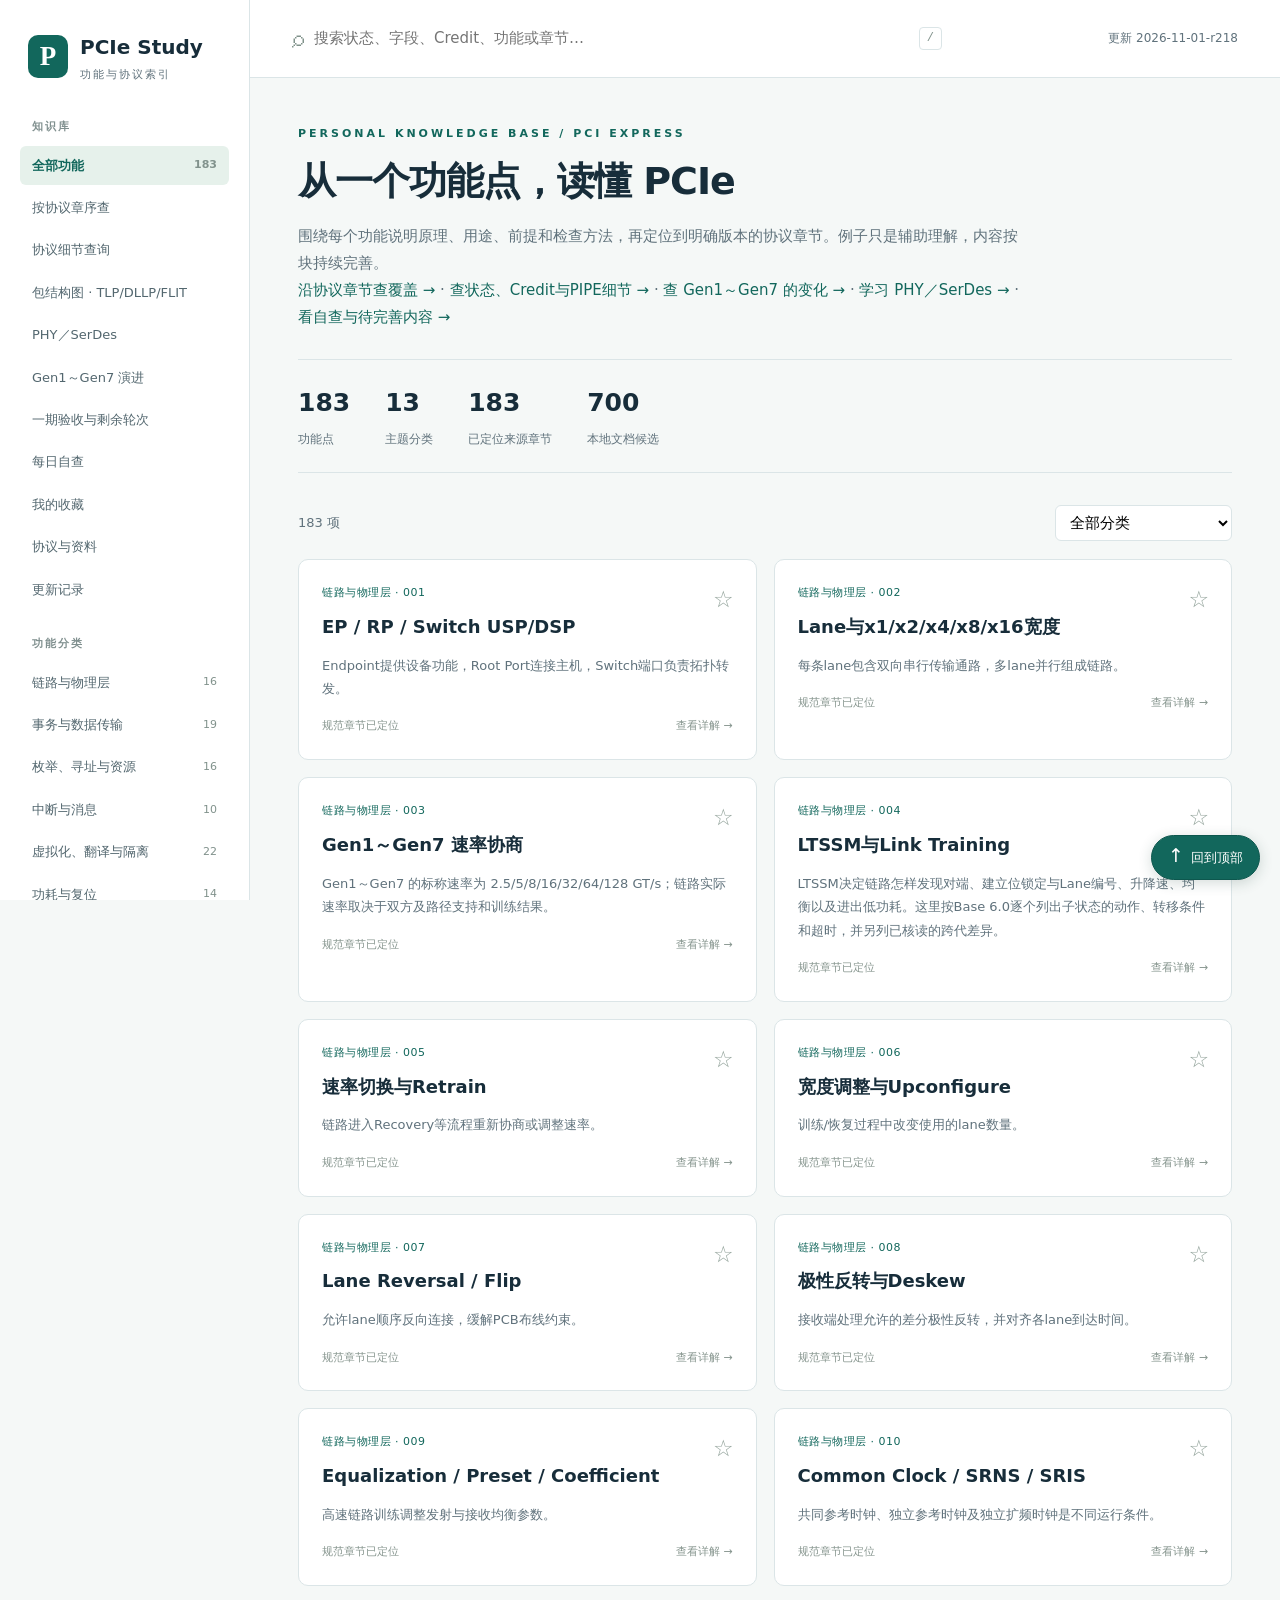
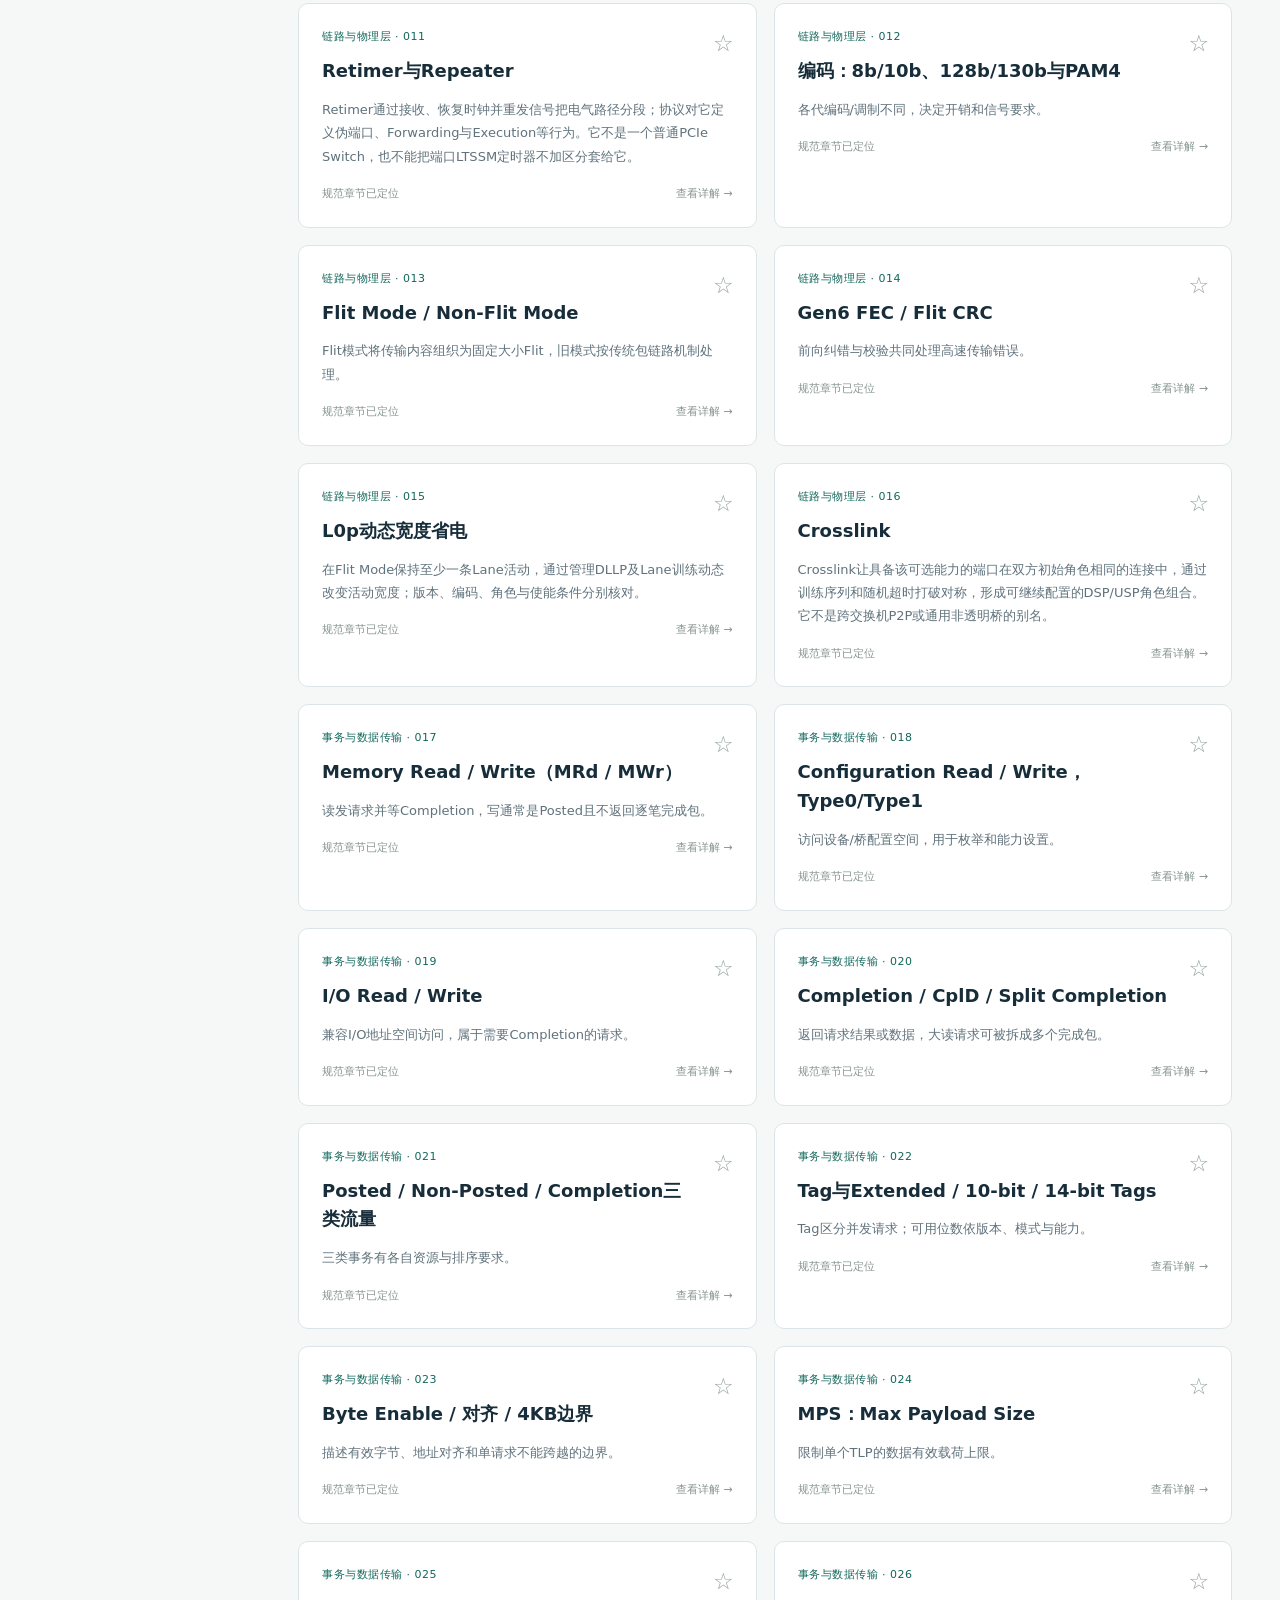
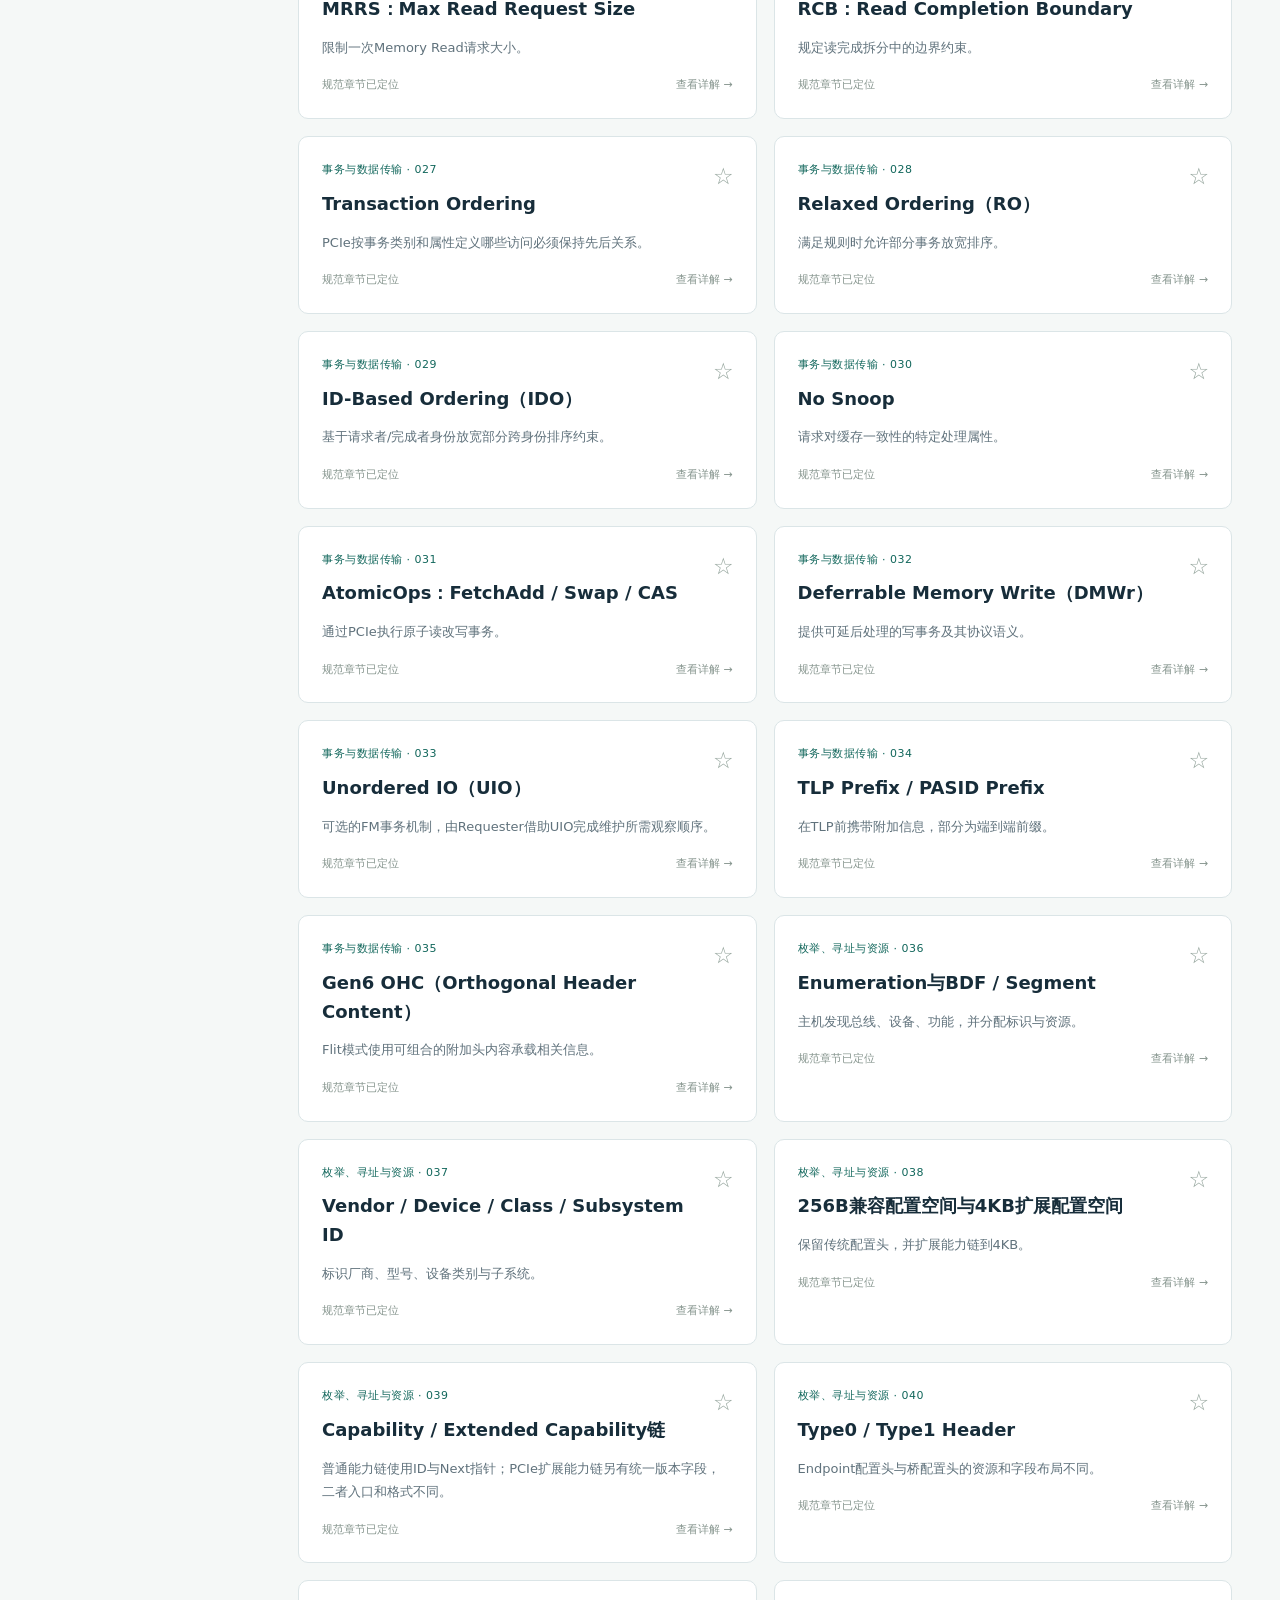
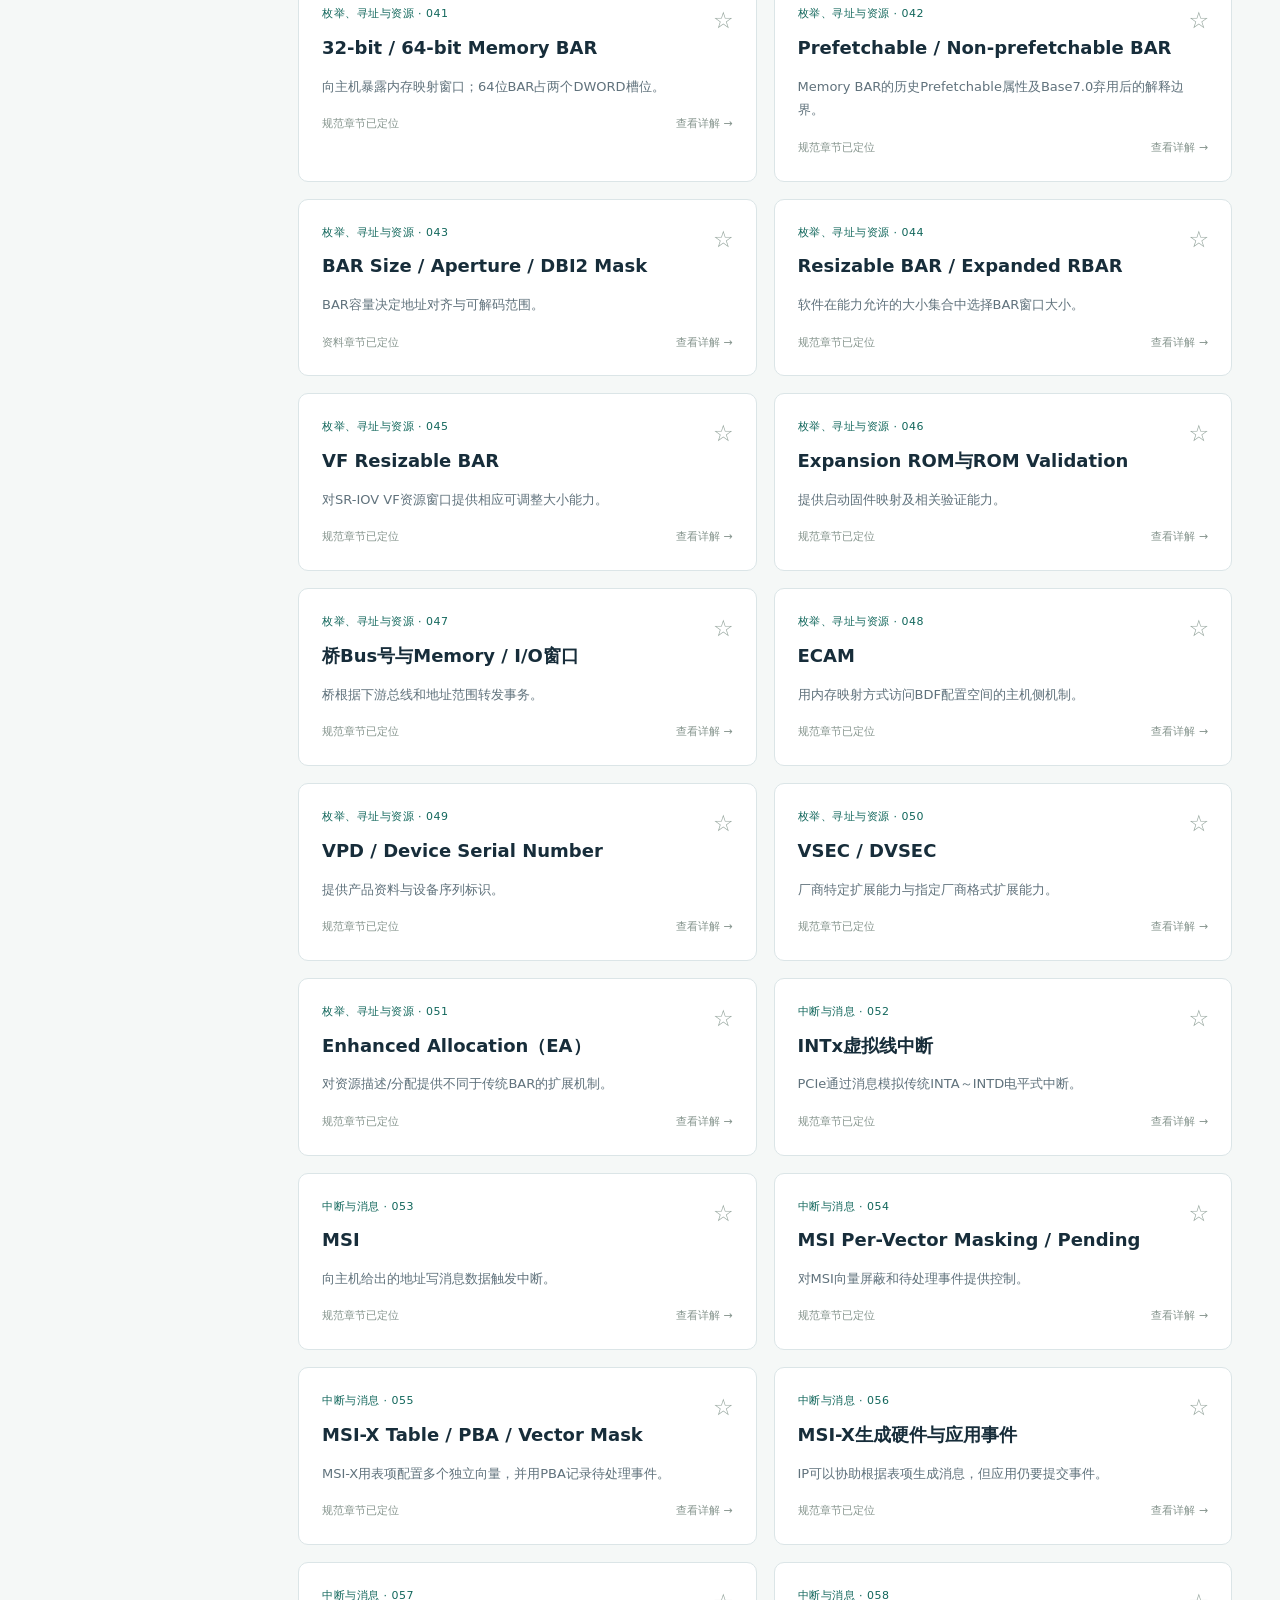
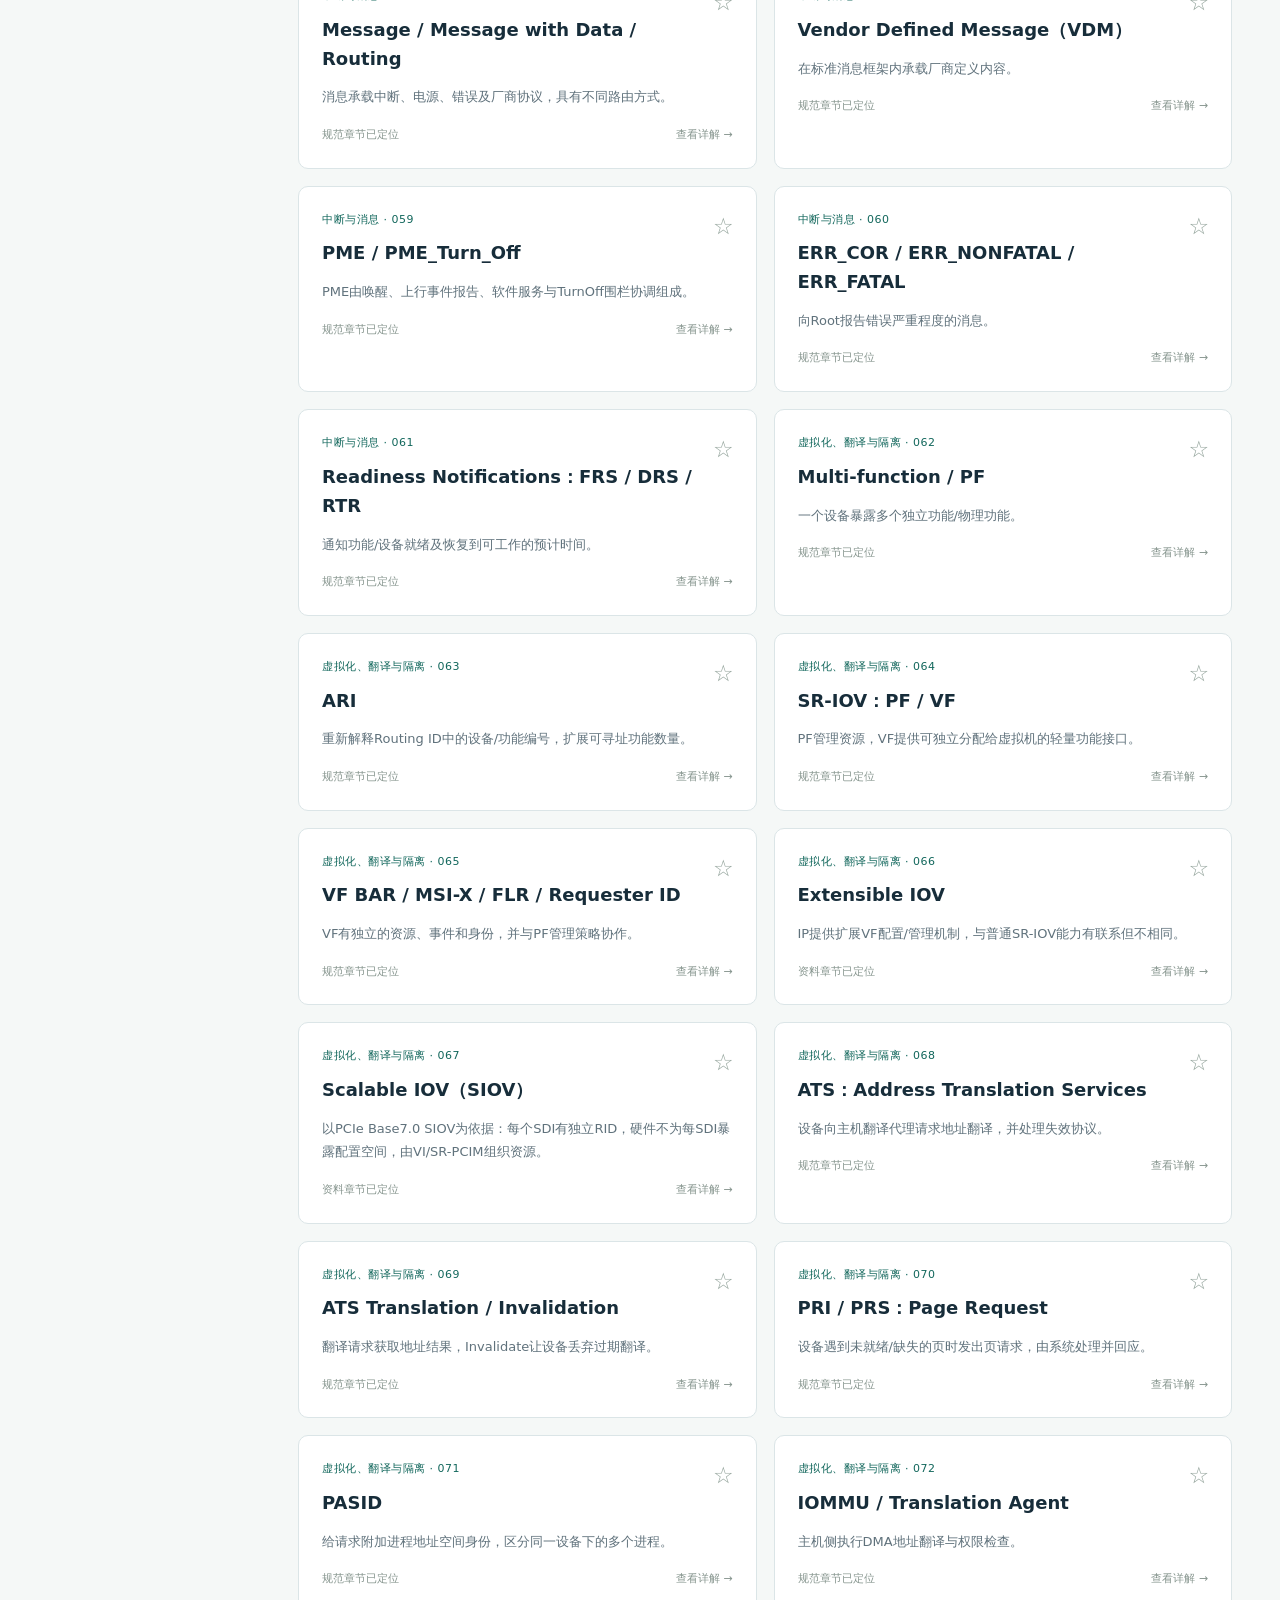
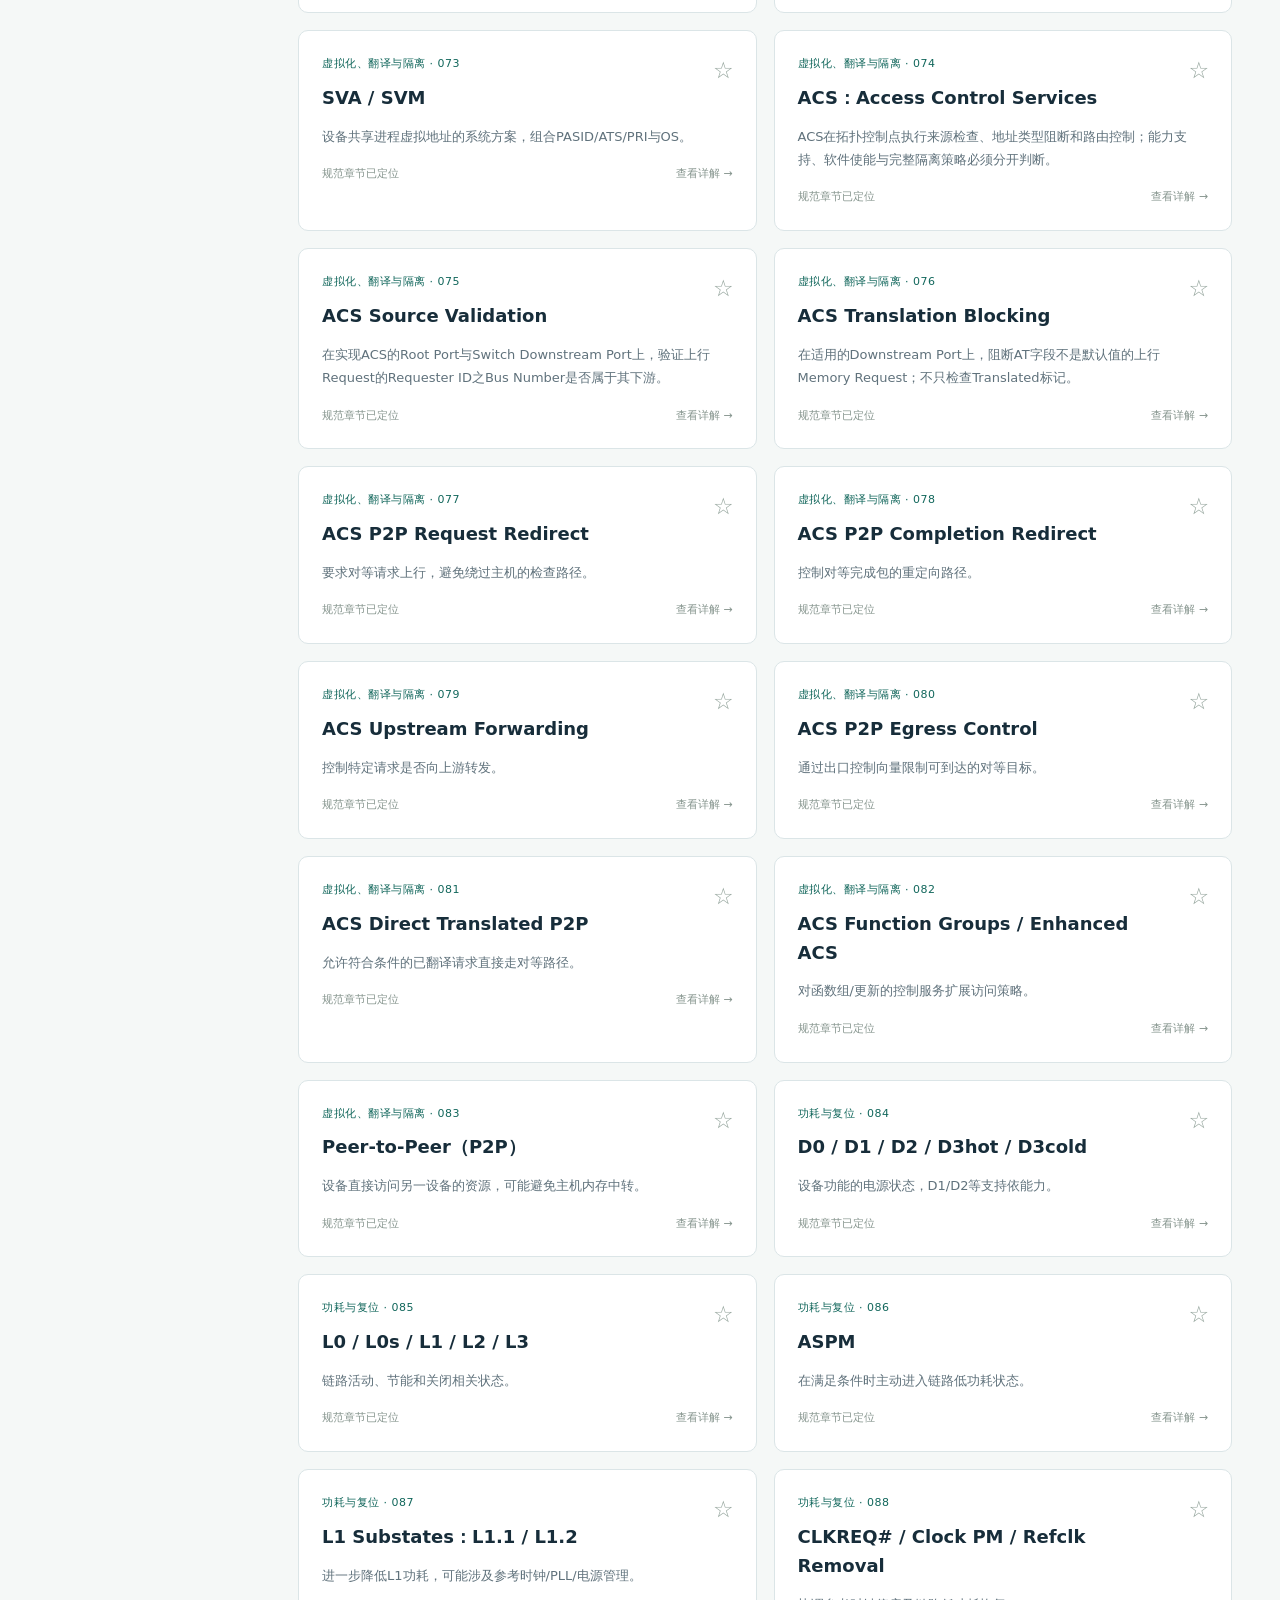
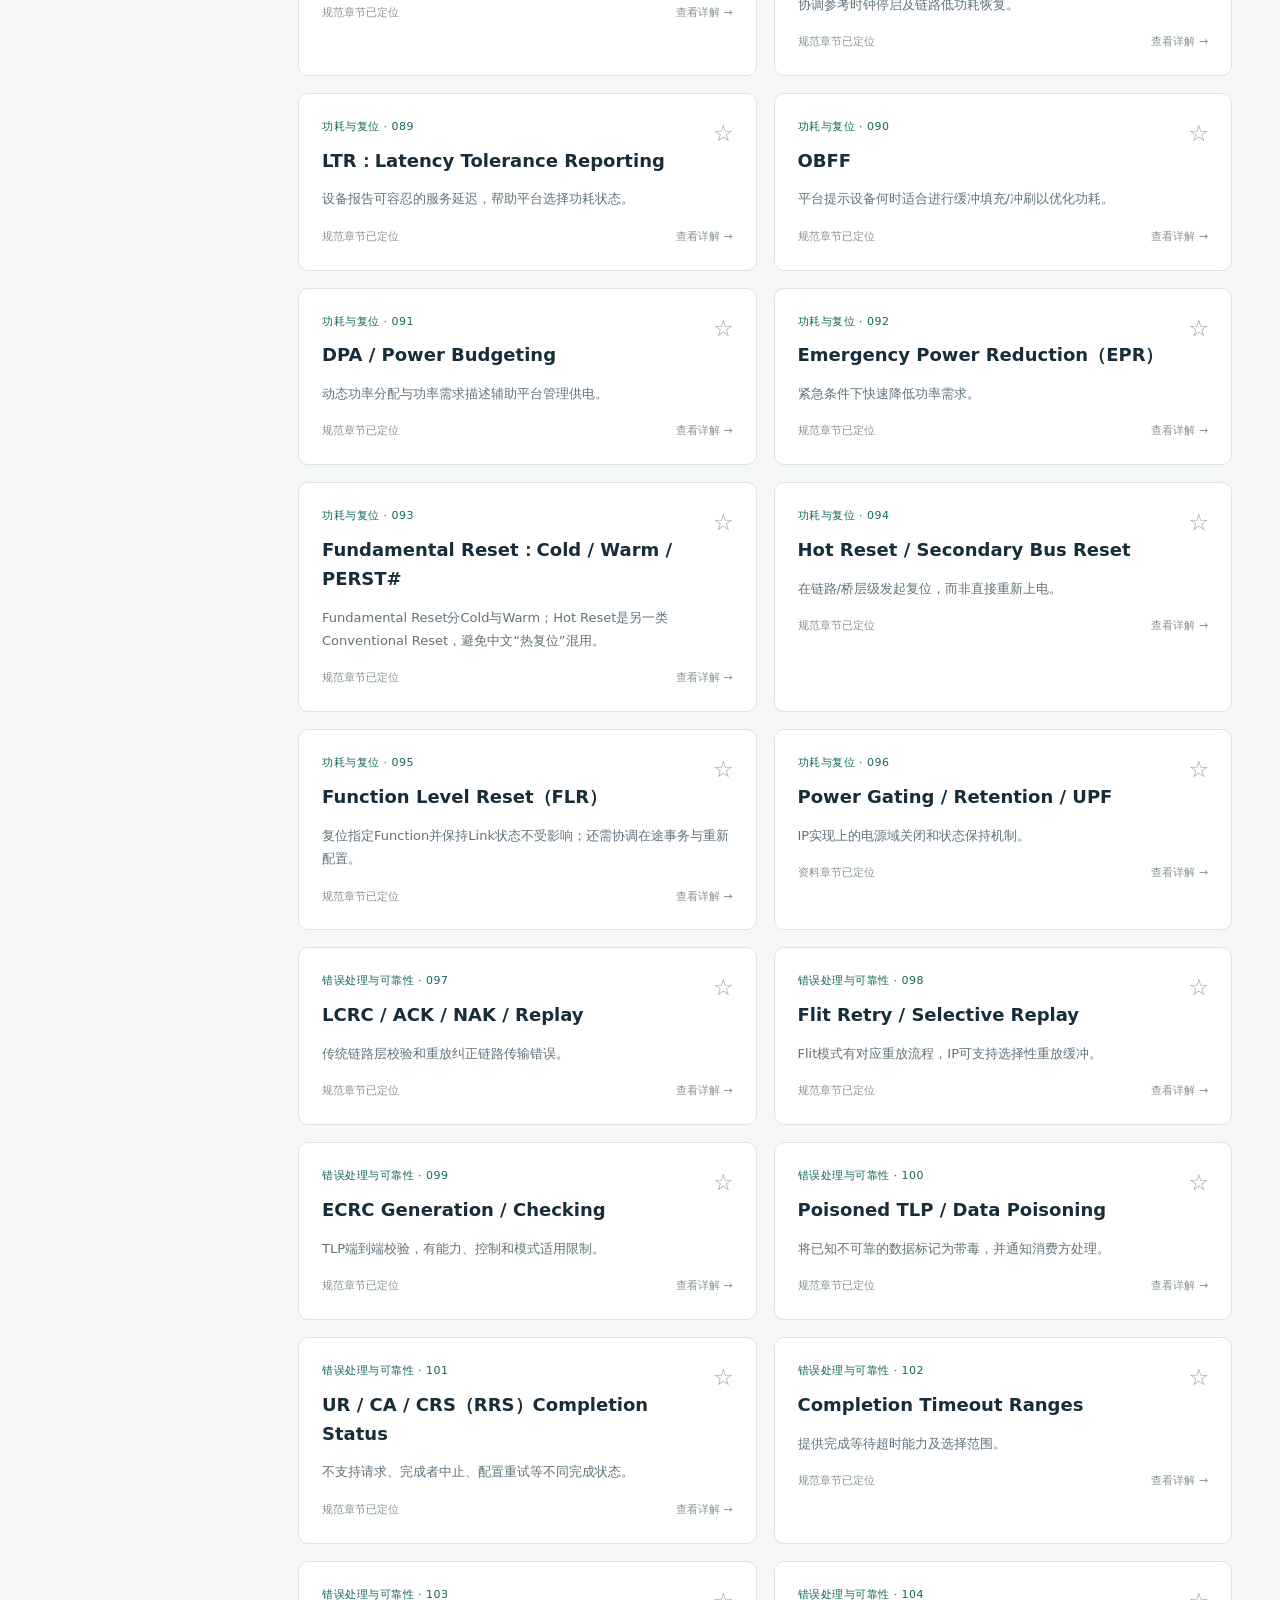
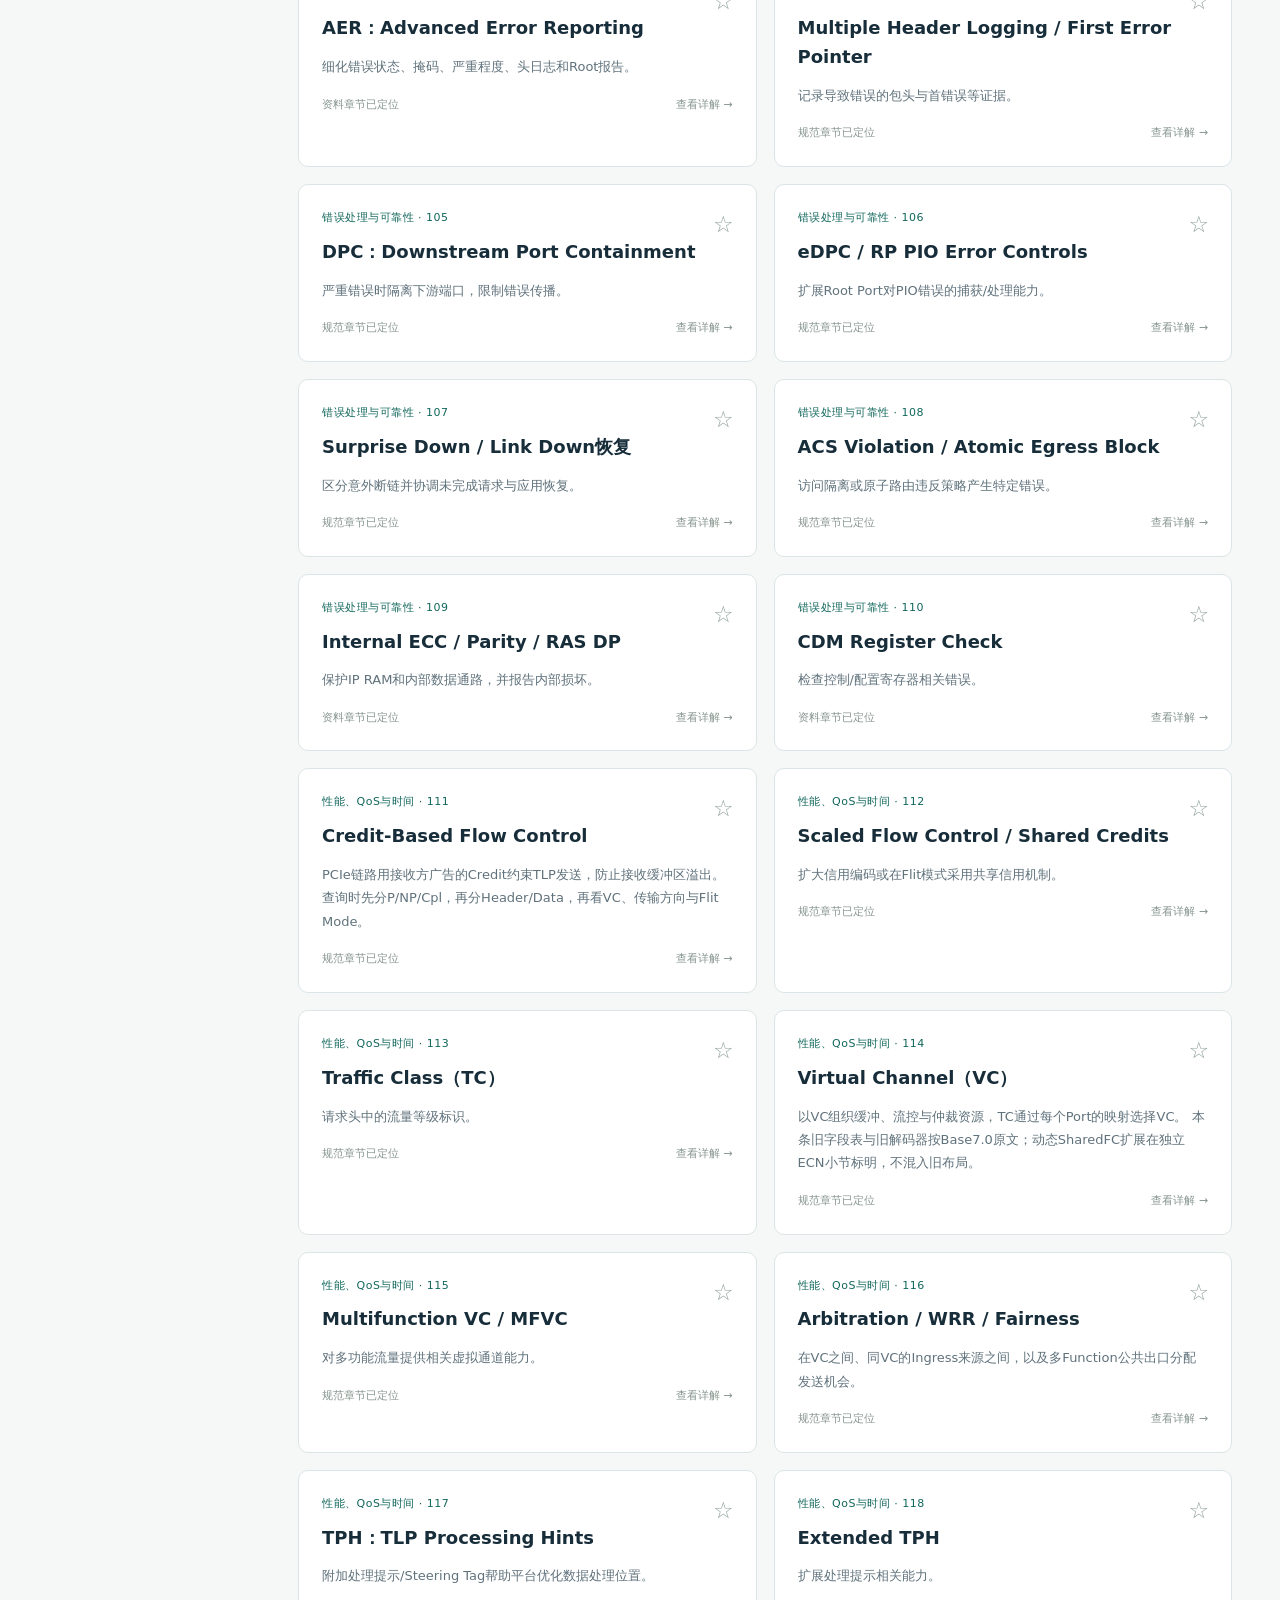
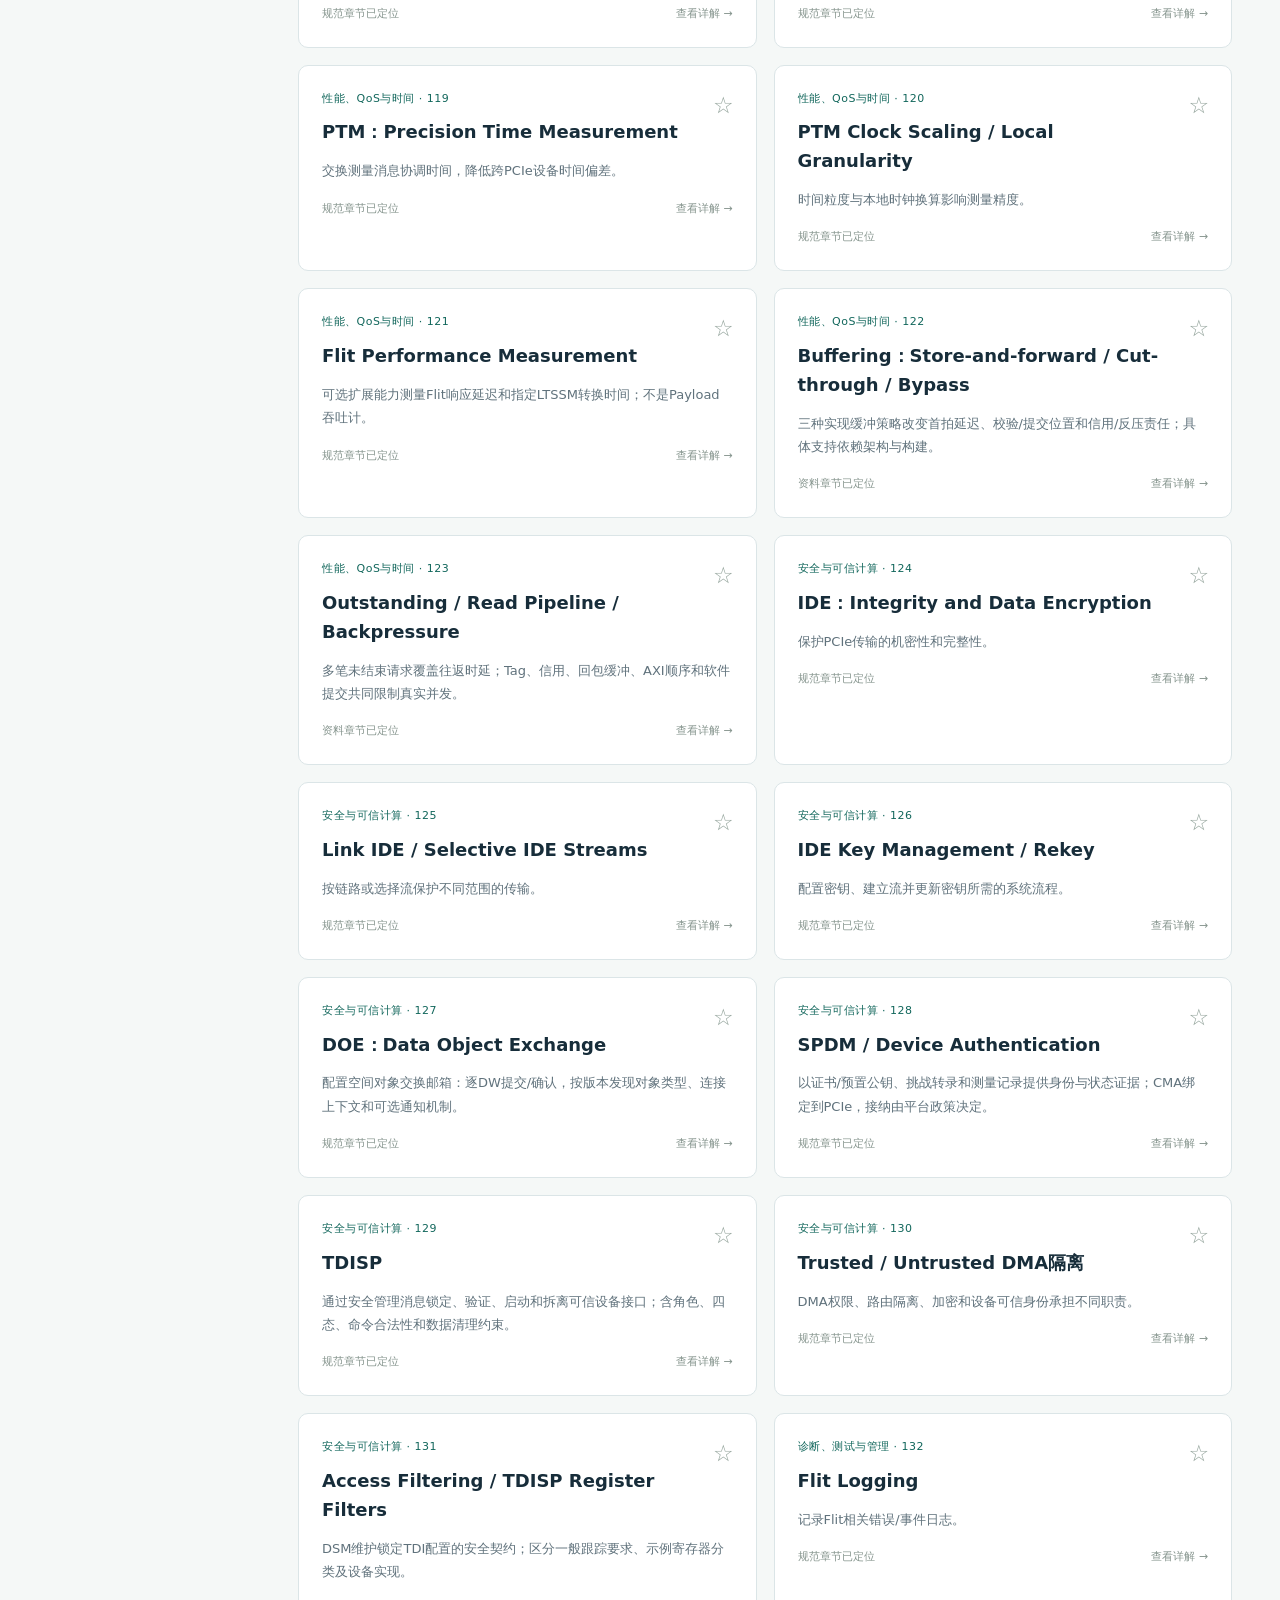
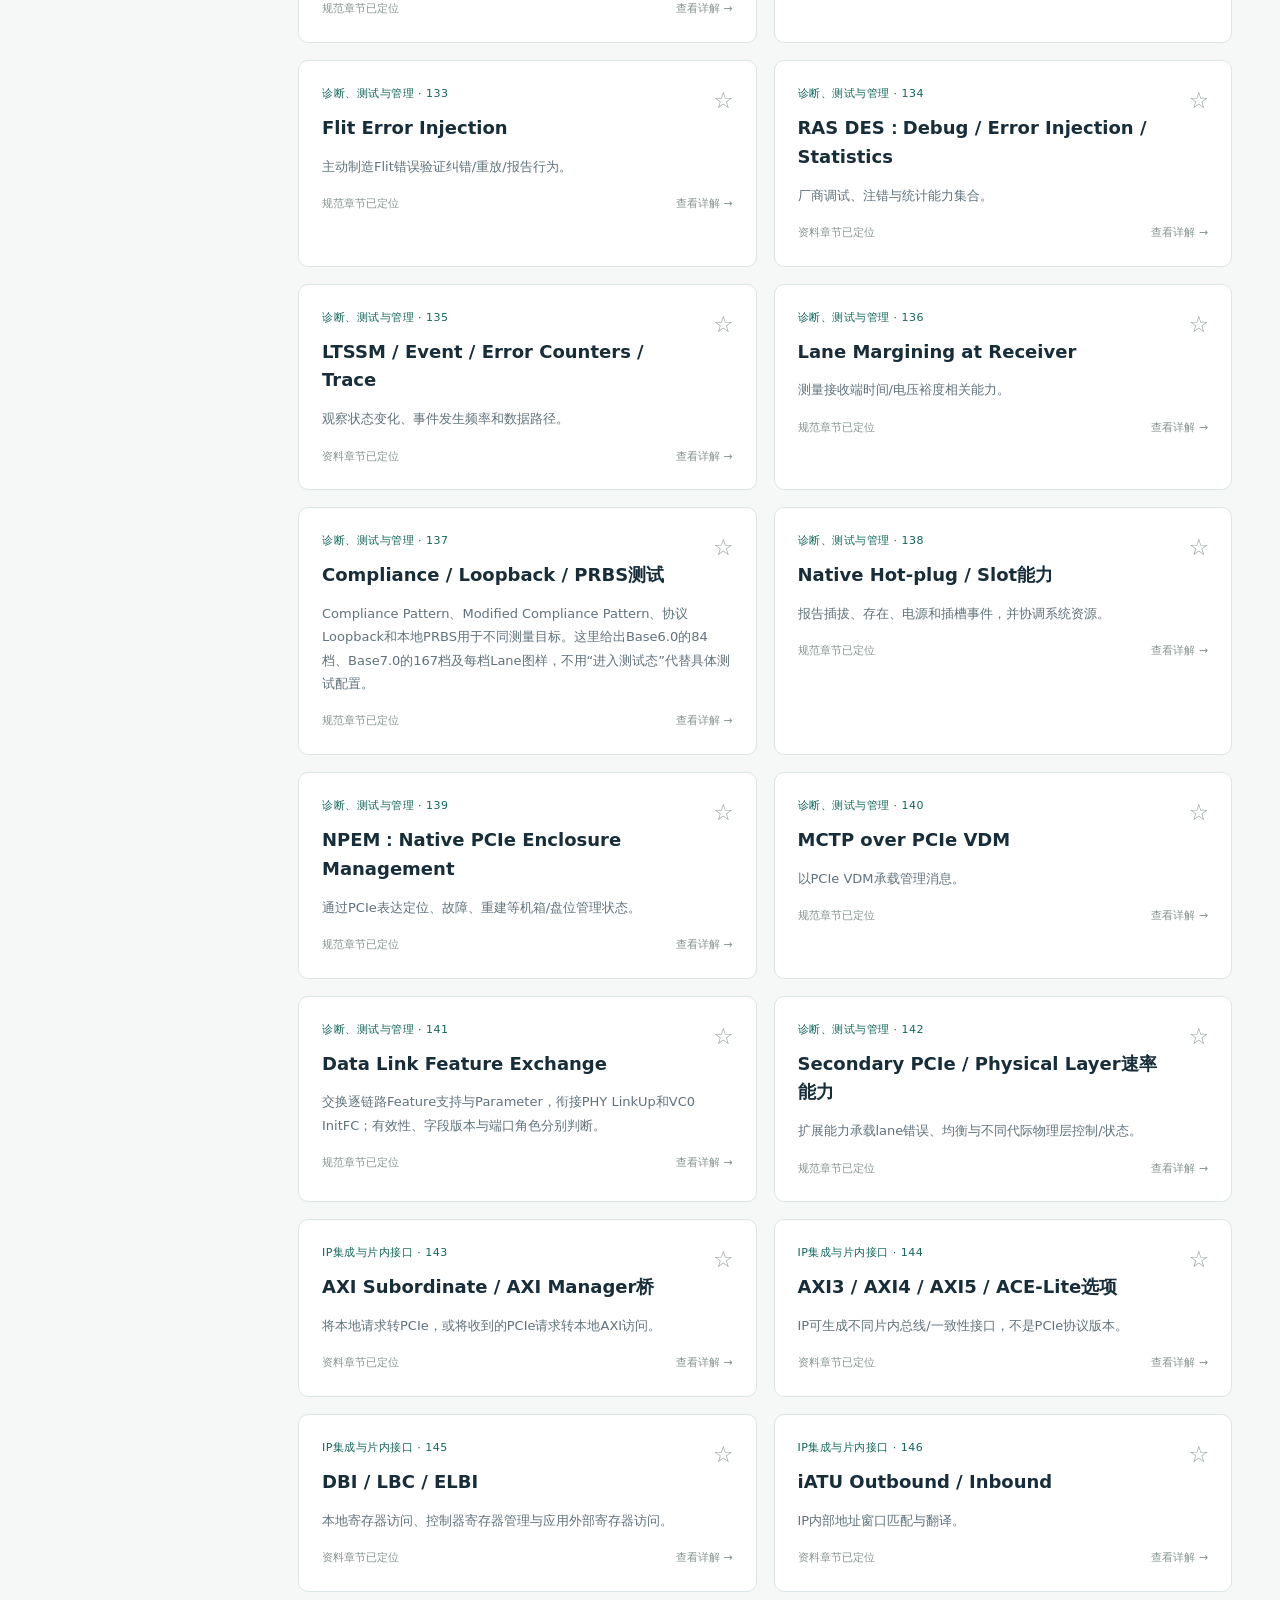
==== commit 63c076ef: "R218 review four maintenance rounds and correct stale planning UI" ====
--- a/docs/index.html
+++ b/docs/index.html
@@ -4,4 +4,4 @@
 <div class="shell"><header class="topbar"><a class="mobile-brand" href="#home">PCIe Study</a><label class="search-wrap"><span>⌕</span><input id="search" type="search" placeholder="搜索状态、字段、Credit、功能或章节…" autocomplete="off" aria-label="搜索知识库"><kbd>/</kbd></label><span id="edition">学习笔记</span><nav class="quick-nav" aria-label="快捷导航"><a href="#home">功能</a><a href="#lookup">细节</a><a href="#packets">包图</a><a href="#phy">PHY</a><a href="#generations">Gen1～Gen7</a><a href="#audit">自查</a><a href="#references">资料</a></nav></header><main id="content" tabindex="-1"></main><footer>独立学习笔记 · 说明与规范原文有区别 · 版本和角色限制以对应规范为准</footer></div>
 <dialog id="pdf-dialog"><form method="dialog"><button class="dialog-close" aria-label="关闭">×</button></form><h2>定位本地协议原文</h2><p id="pdf-reference"></p><p class="muted">选择你已有的对应 PDF。文件只在当前浏览器中使用，不上传到网站或 GitHub；刷新页面后需要重新选择。页码跳转由浏览器 PDF 阅读器支持。</p><label class="file-label">选择本地 PDF <input id="pdf-file" type="file" accept="application/pdf,.pdf"></label><div id="pdf-open" aria-live="polite"></div></dialog>
 <button id="back-to-top" class="back-to-top" type="button" aria-label="回到页面顶部" title="回到页面顶部"><span aria-hidden="true">↑</span> 回到顶部</button>
-<div id="toast" role="status" aria-live="polite"></div><script src="data.js?v=c35e2974e7f0564a"></script><script src="features-data.js?v=667083f3202a0653"></script><script src="coverage-data.js?v=11521302d0f16fcf"></script><script src="app.js?v=3c4774840b36e302"></script></body></html>
+<div id="toast" role="status" aria-live="polite"></div><script src="data.js?v=cc312499acb607cb"></script><script src="features-data.js?v=cf3b6454b32eadd7"></script><script src="coverage-data.js?v=e98fae10d2da18cb"></script><script src="app.js?v=469fb0c58e0e4fdf"></script></body></html>
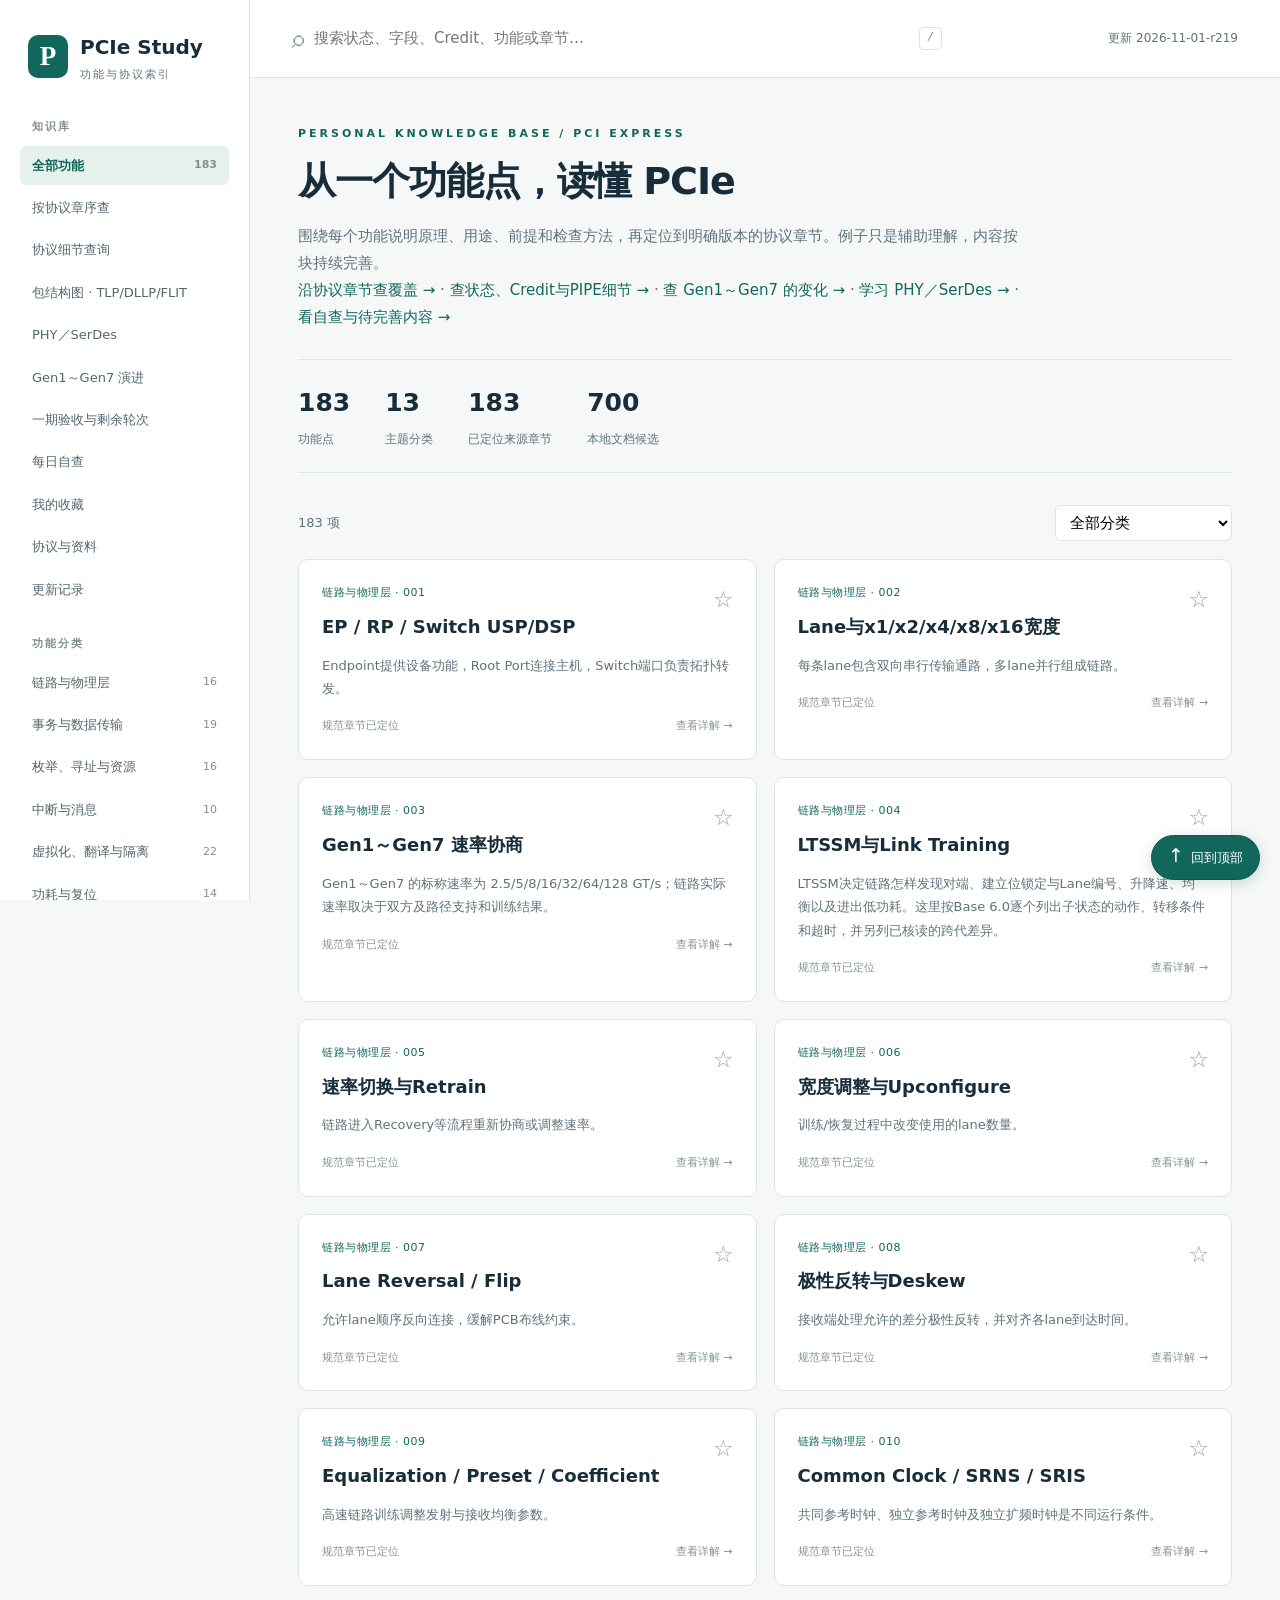
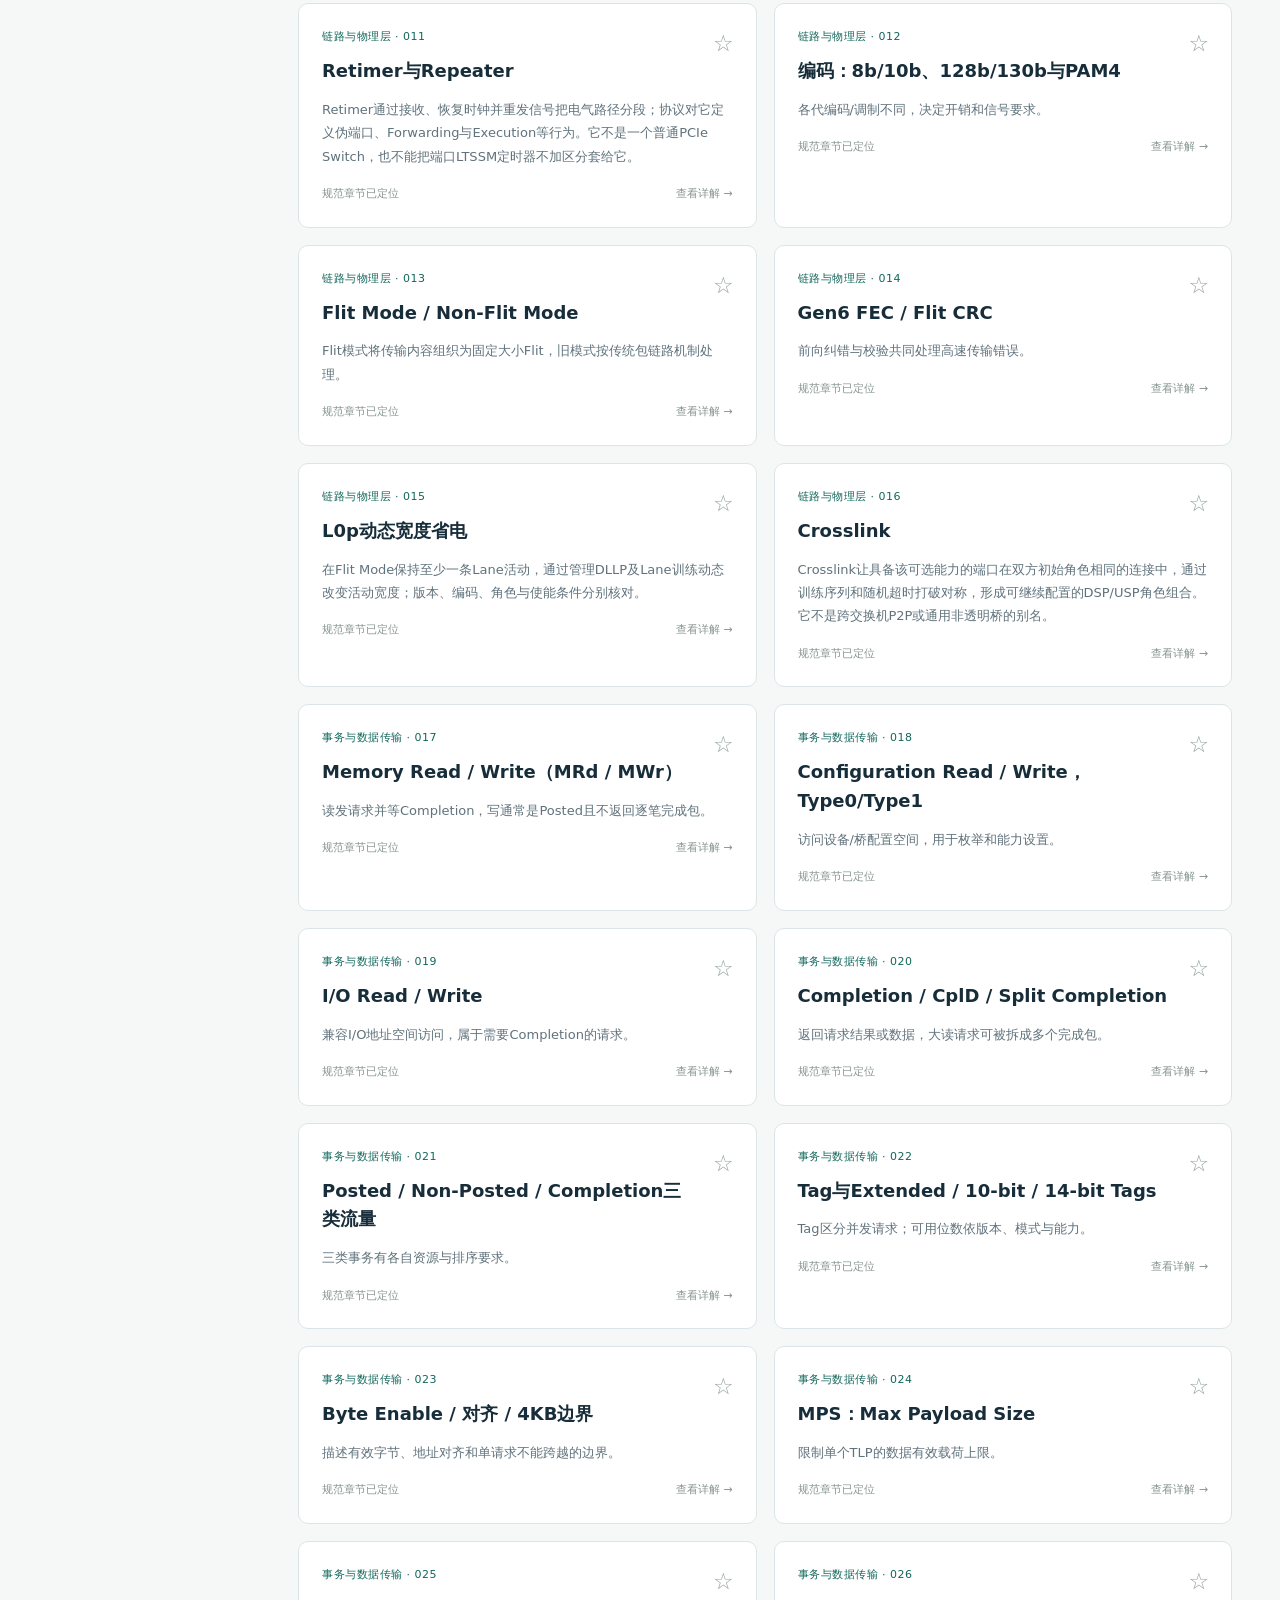
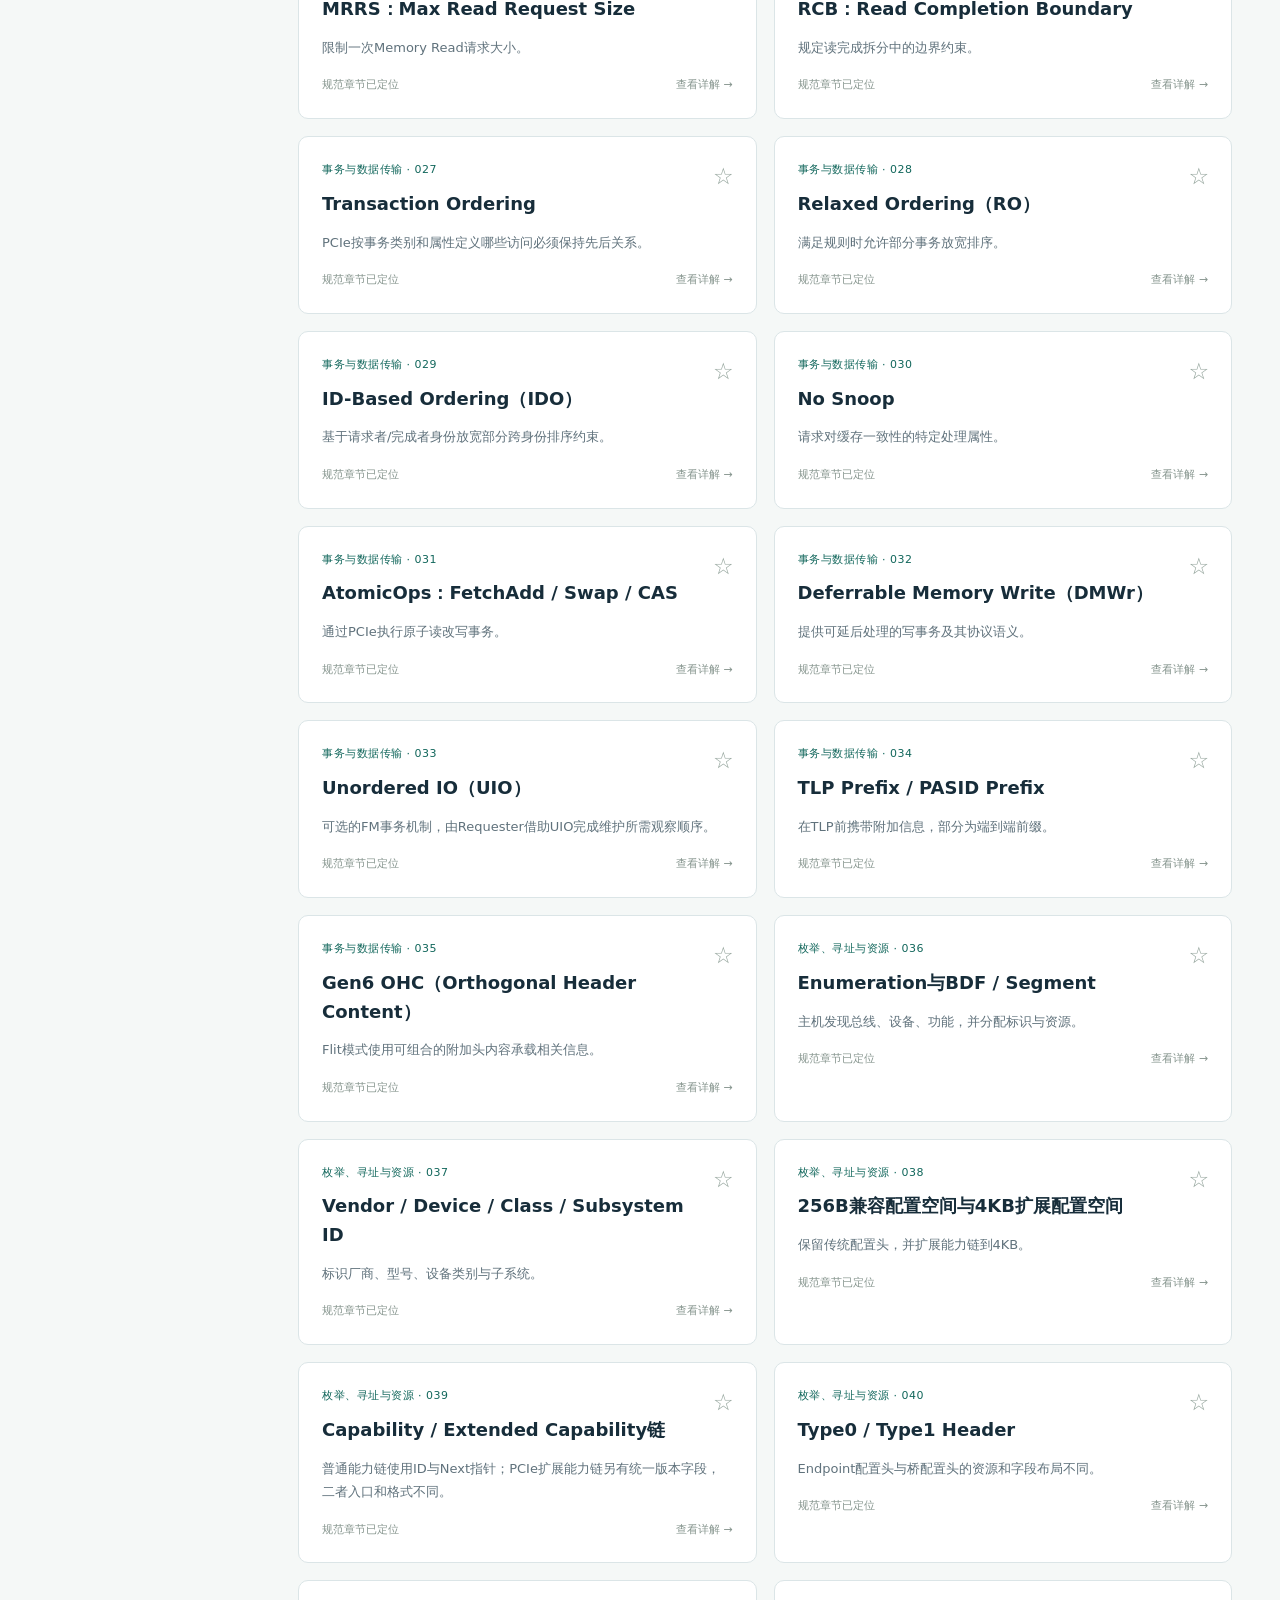
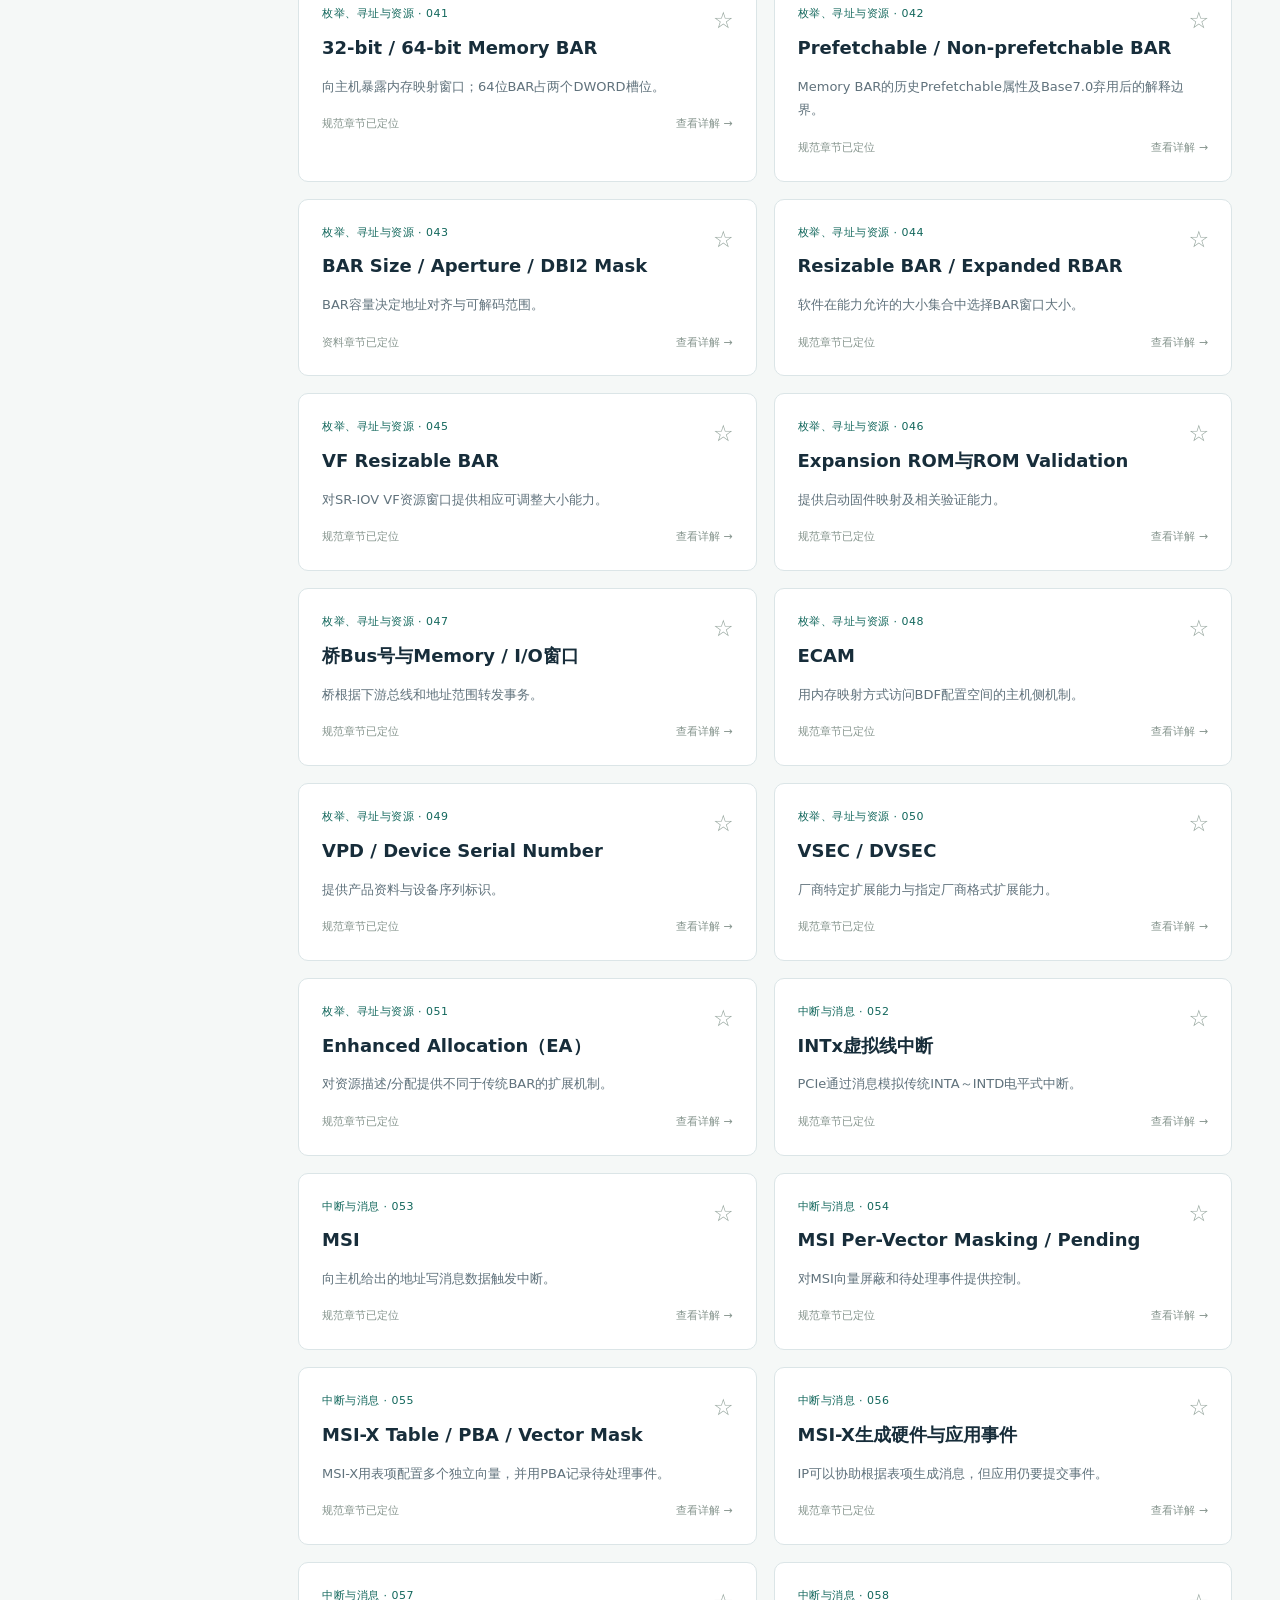
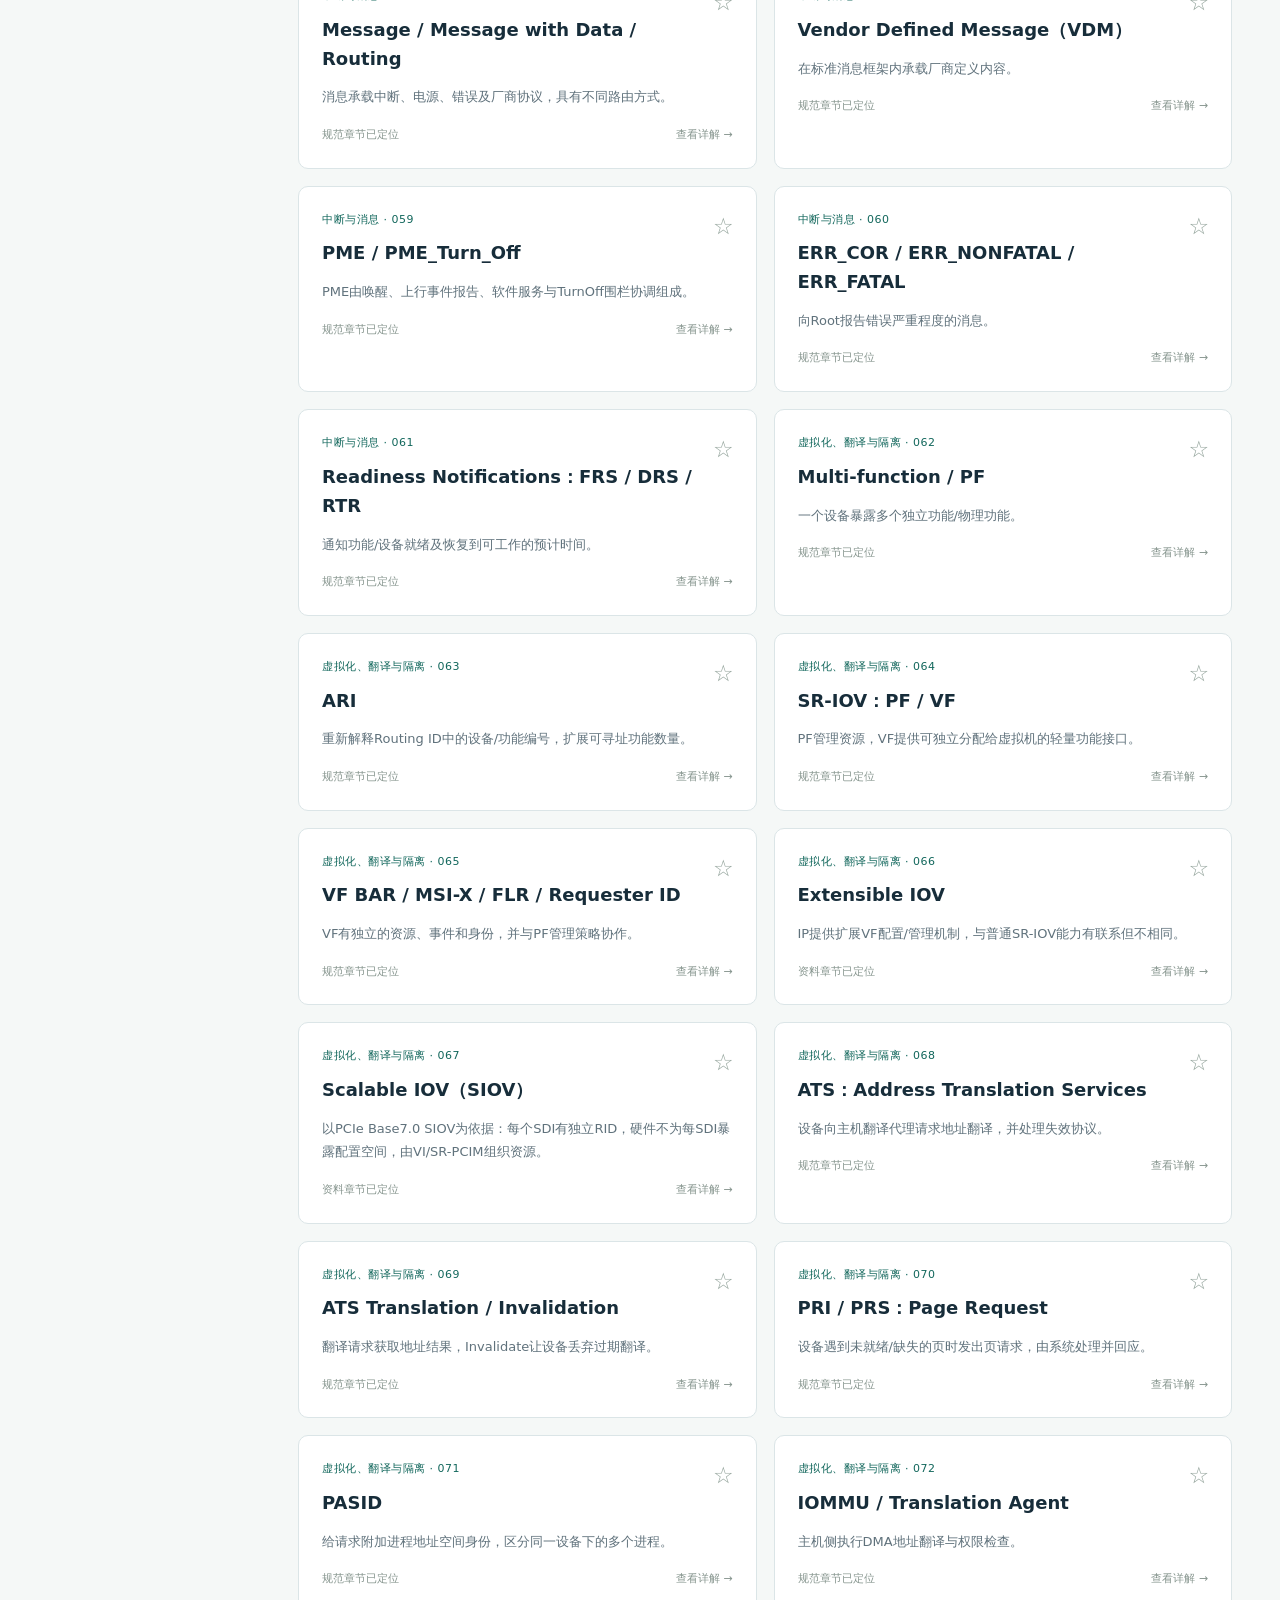
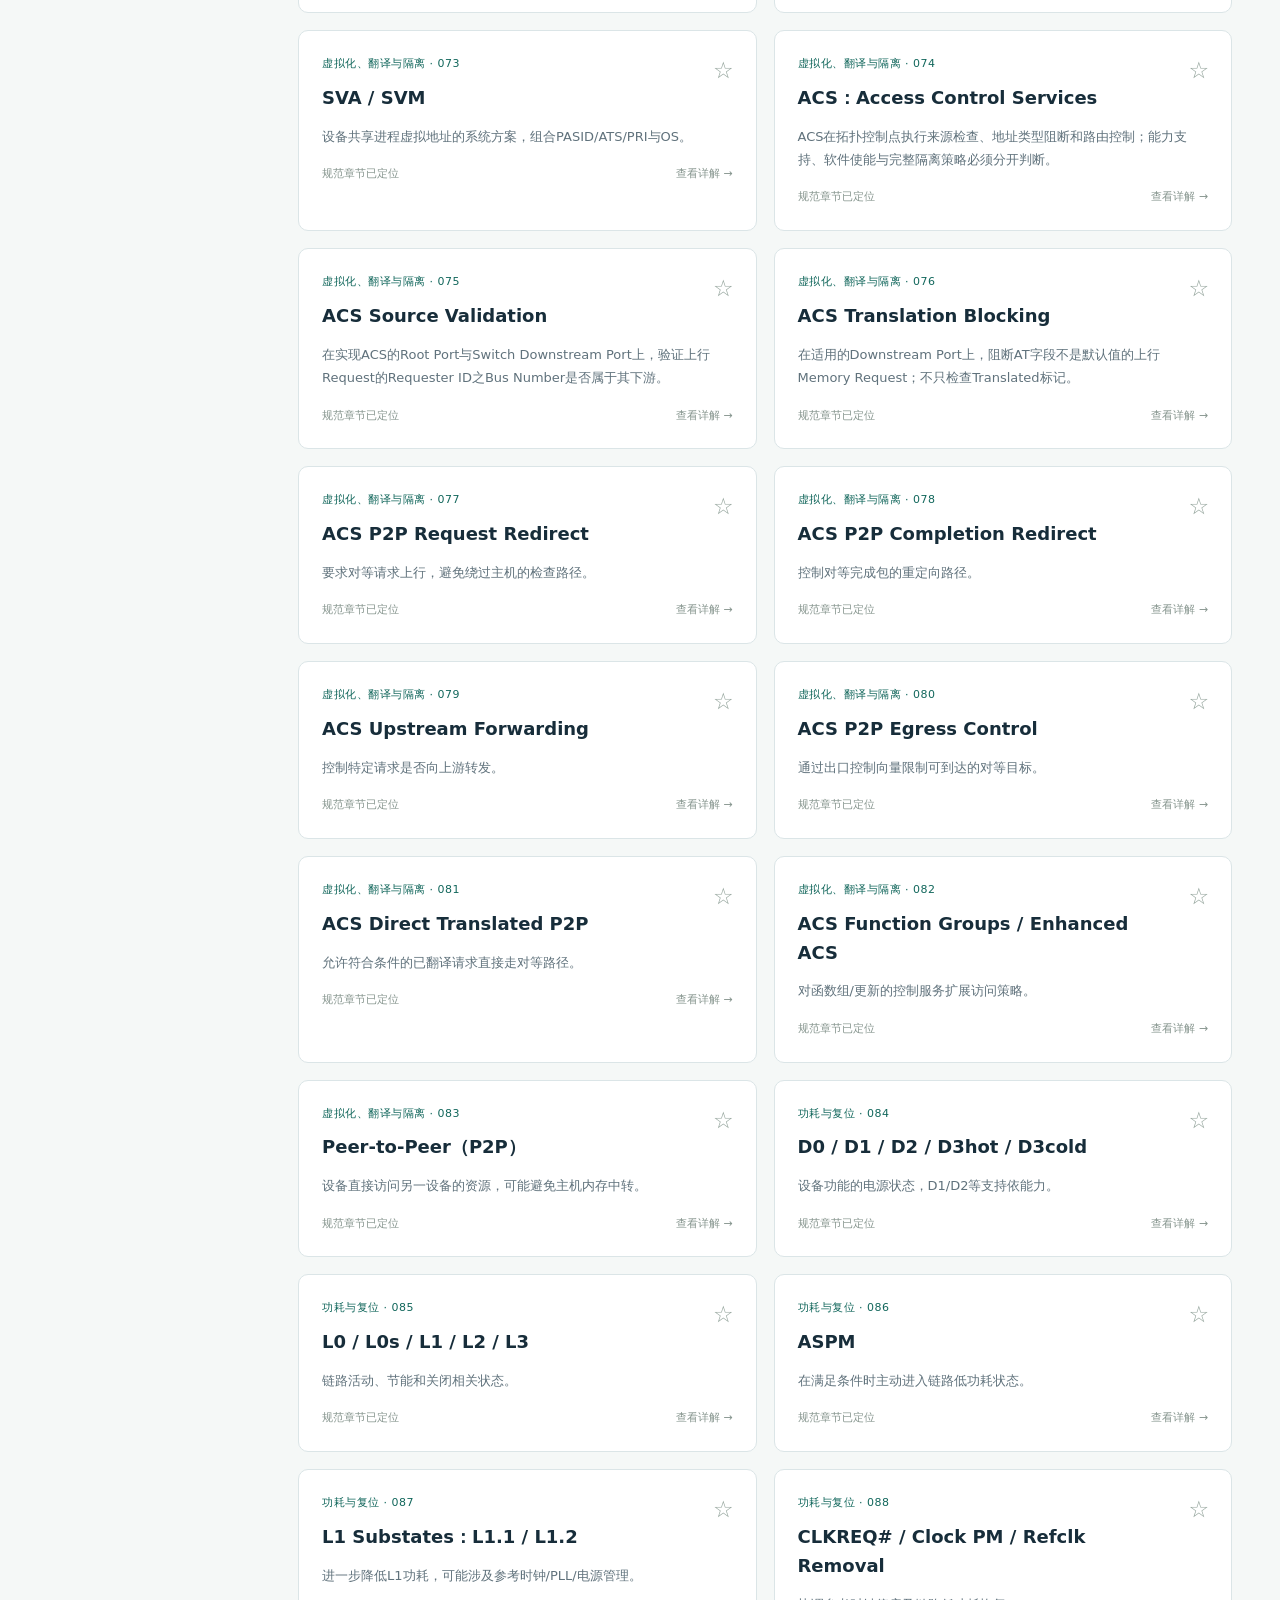
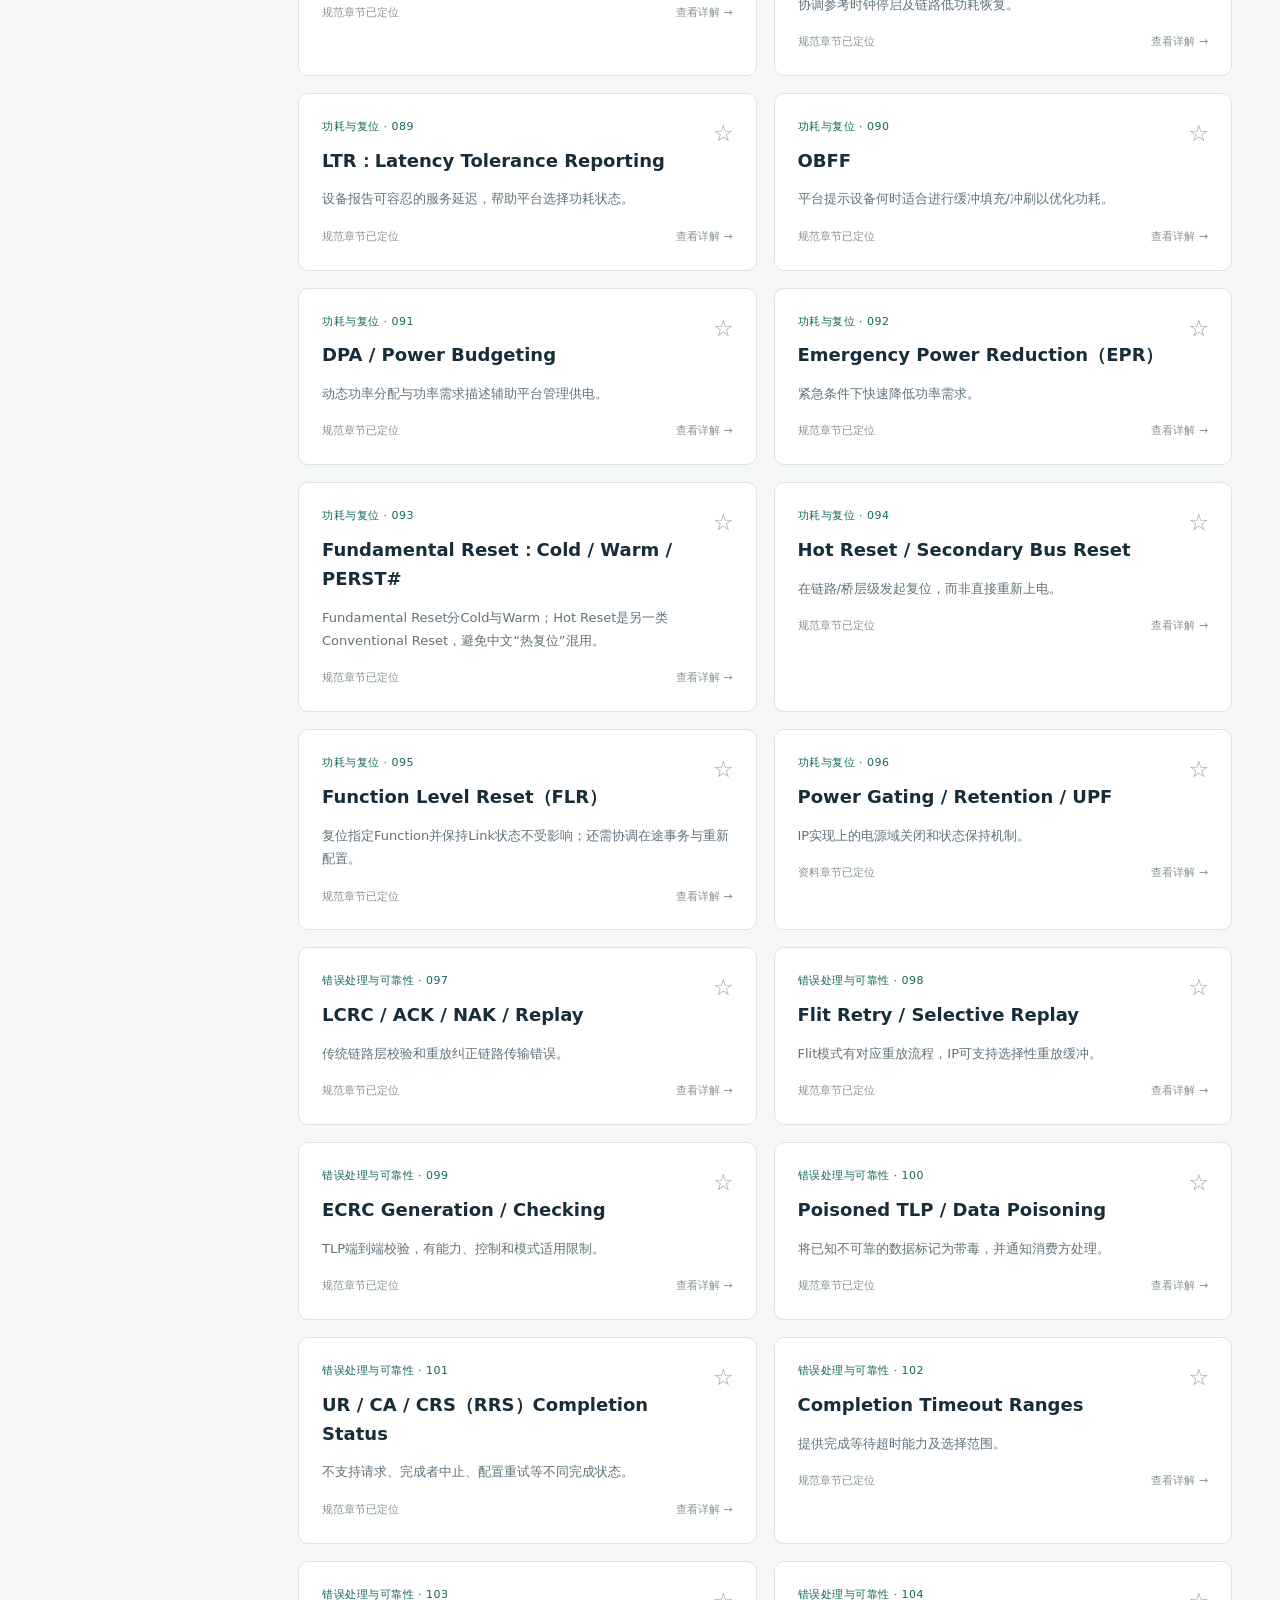
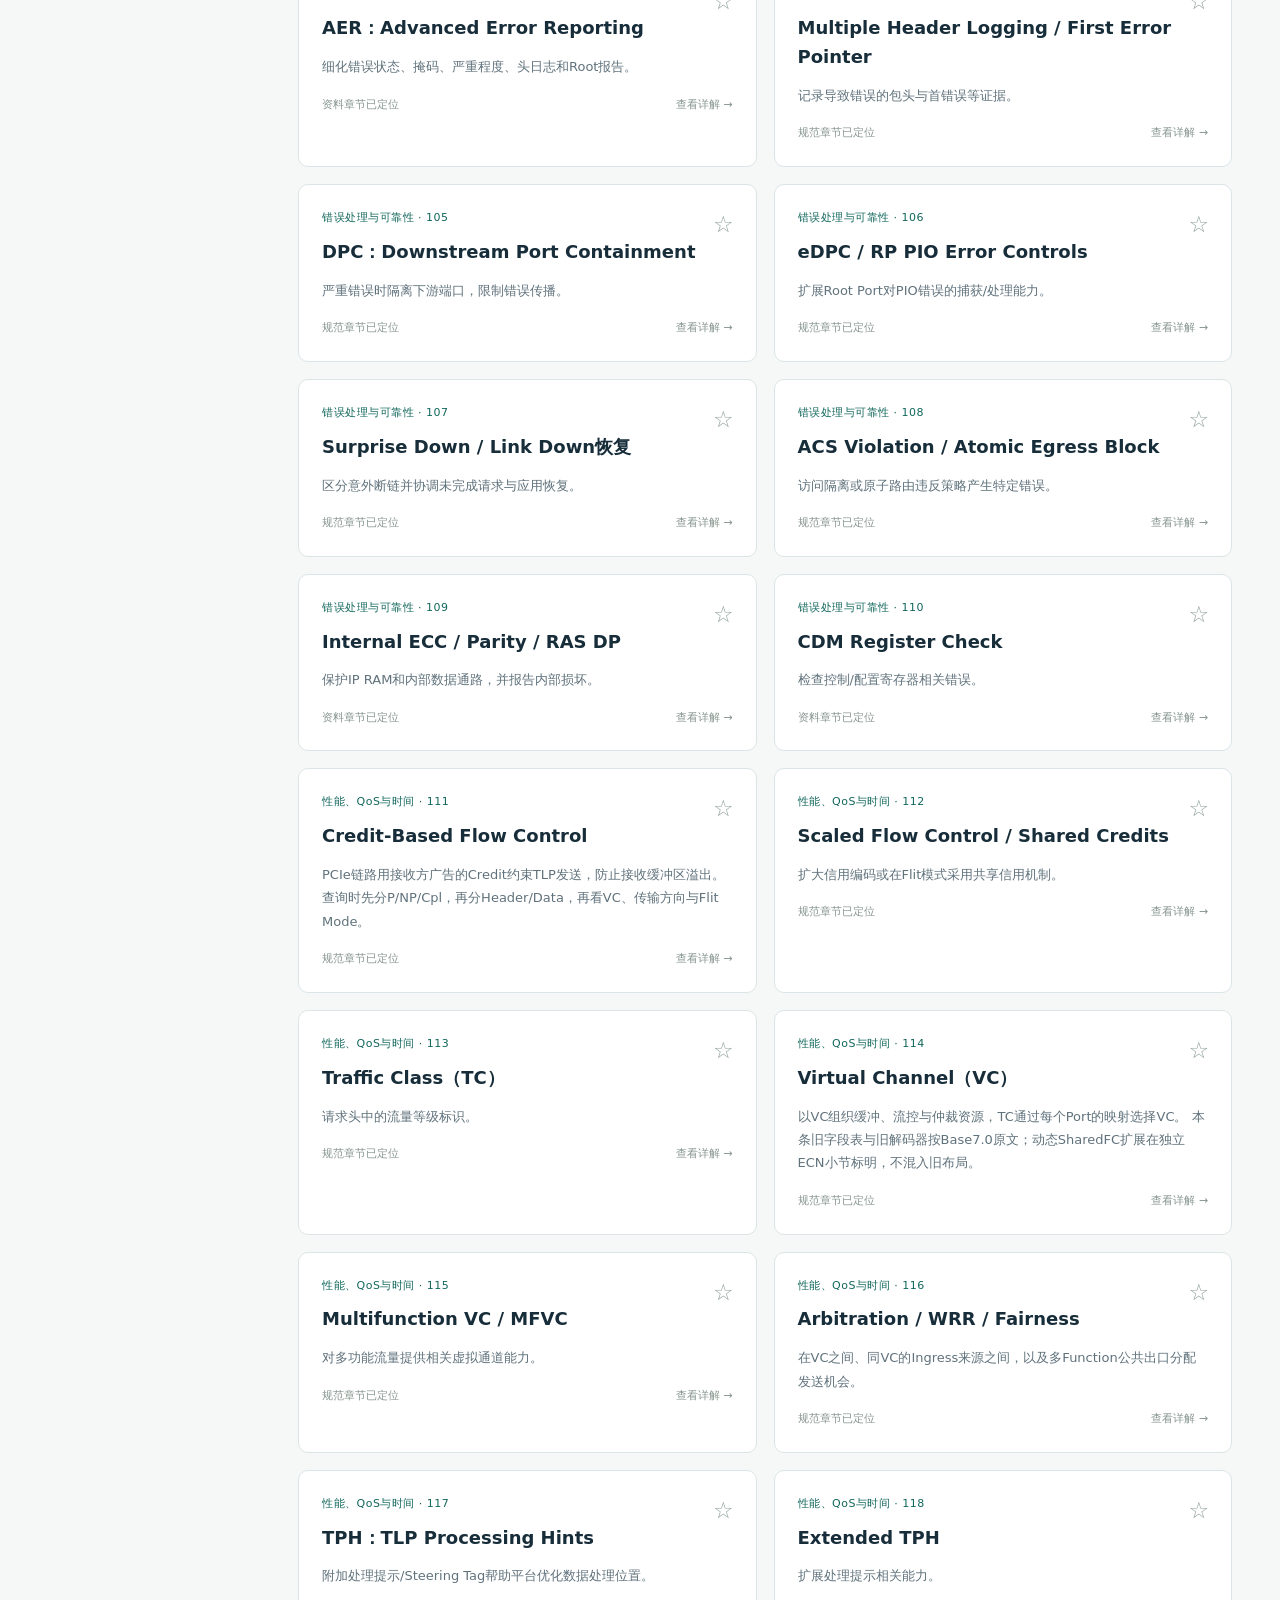
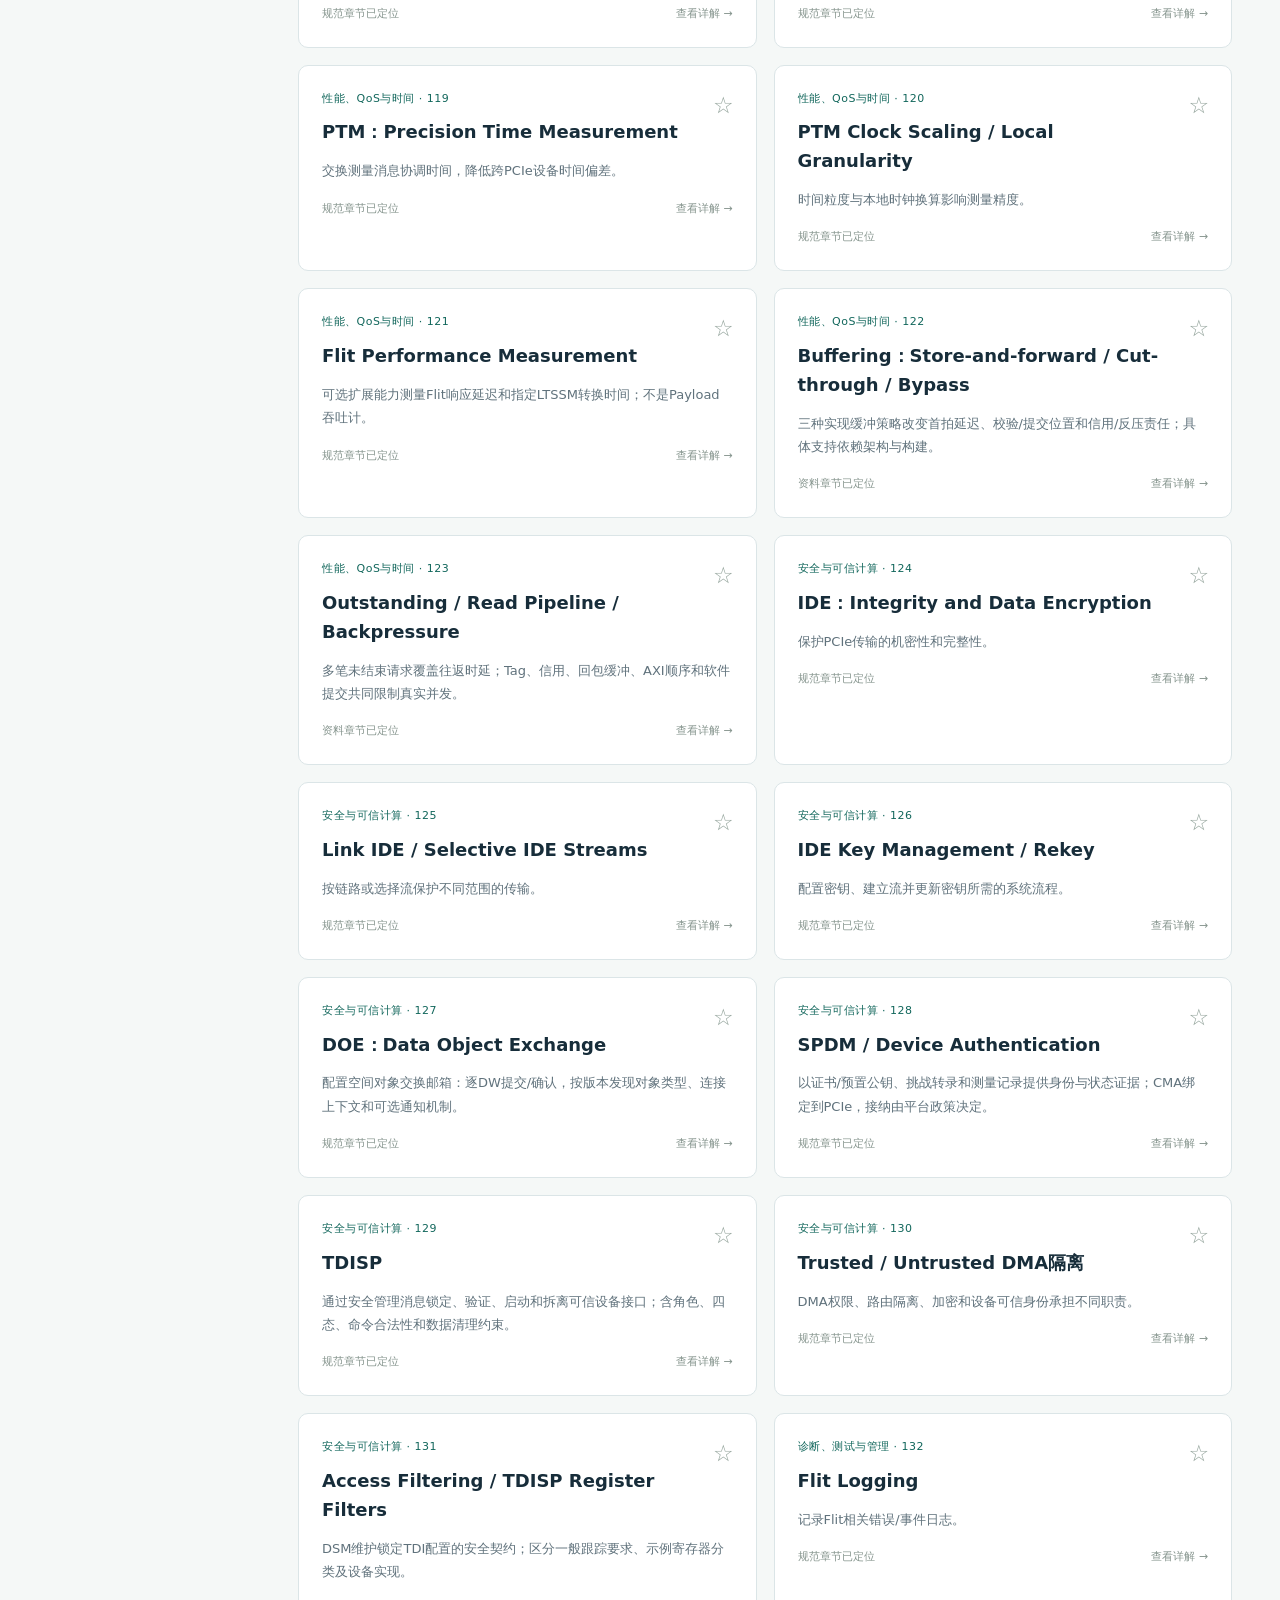
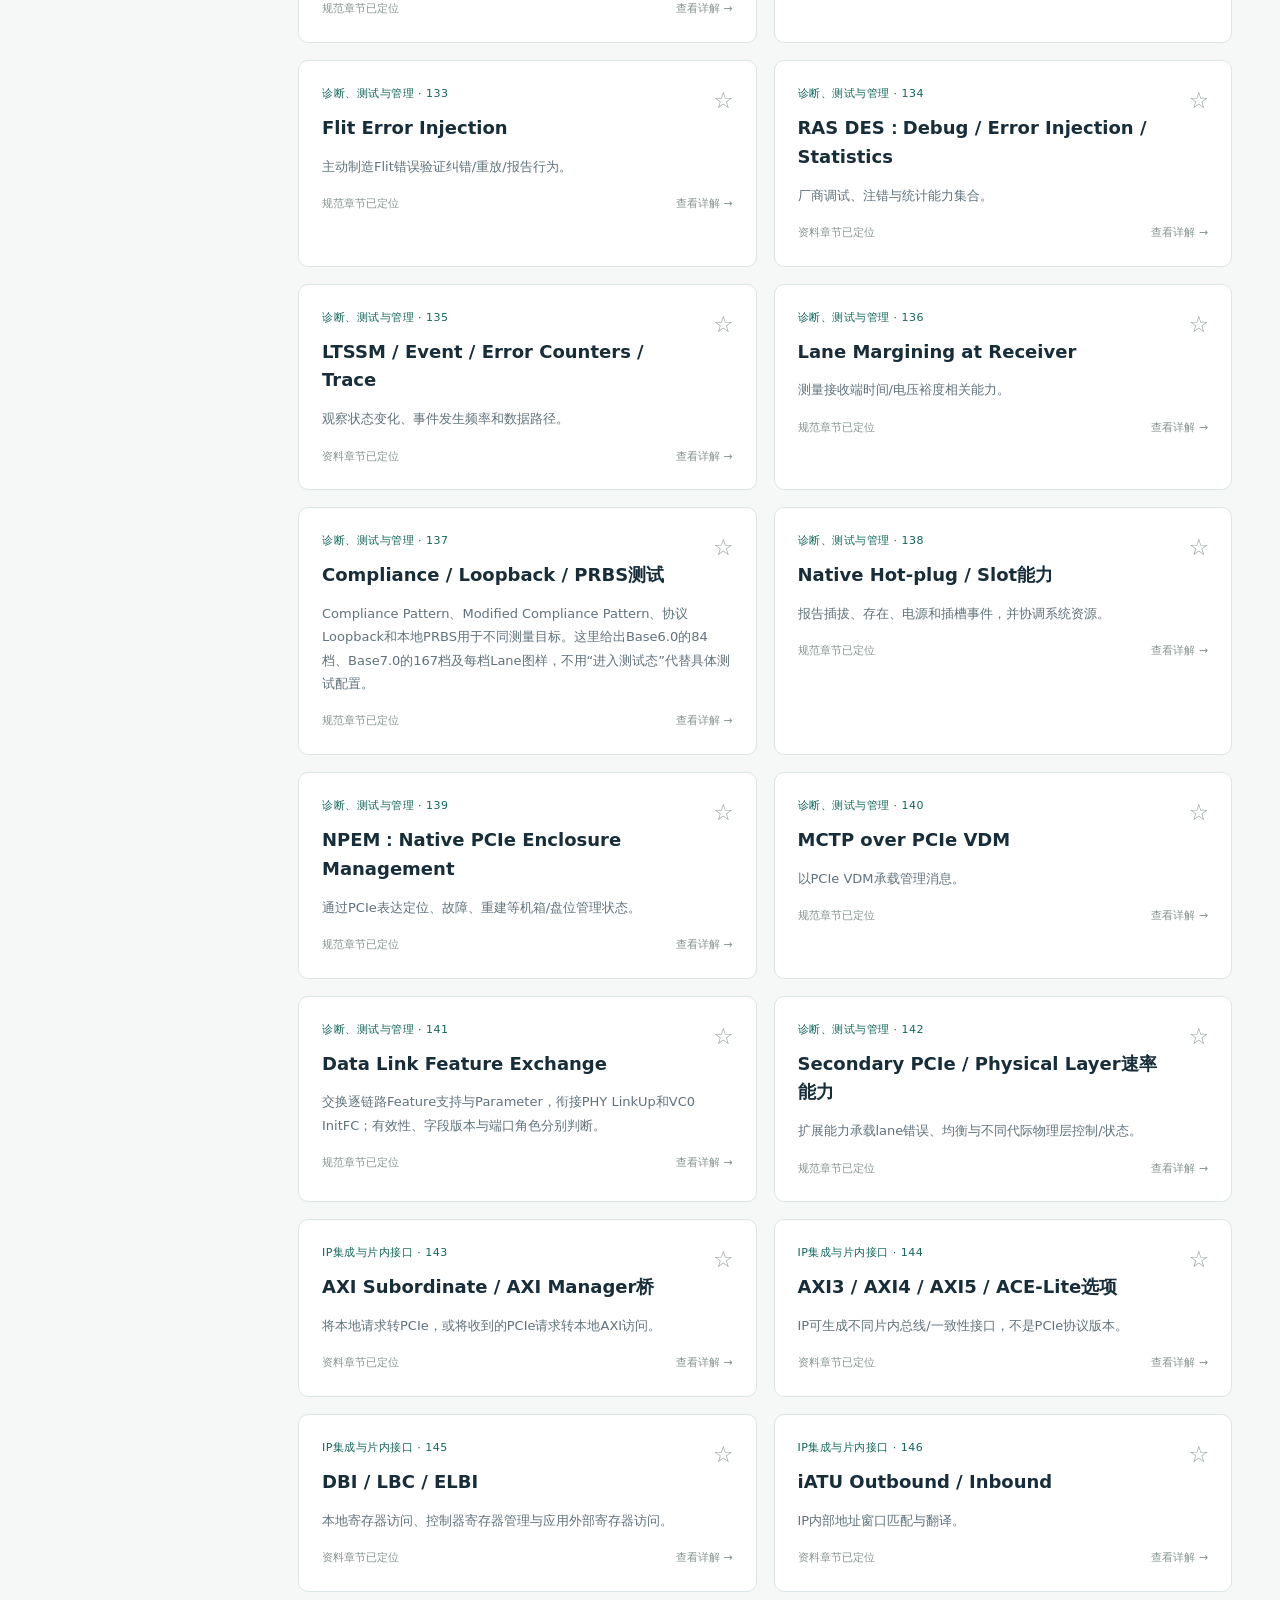
==== commit d54fabc2: "R219 visualize NRZ PAM4 symbol time windows and verify PHY startup guards" ====
--- a/docs/index.html
+++ b/docs/index.html
@@ -4,4 +4,4 @@
 <div class="shell"><header class="topbar"><a class="mobile-brand" href="#home">PCIe Study</a><label class="search-wrap"><span>⌕</span><input id="search" type="search" placeholder="搜索状态、字段、Credit、功能或章节…" autocomplete="off" aria-label="搜索知识库"><kbd>/</kbd></label><span id="edition">学习笔记</span><nav class="quick-nav" aria-label="快捷导航"><a href="#home">功能</a><a href="#lookup">细节</a><a href="#packets">包图</a><a href="#phy">PHY</a><a href="#generations">Gen1～Gen7</a><a href="#audit">自查</a><a href="#references">资料</a></nav></header><main id="content" tabindex="-1"></main><footer>独立学习笔记 · 说明与规范原文有区别 · 版本和角色限制以对应规范为准</footer></div>
 <dialog id="pdf-dialog"><form method="dialog"><button class="dialog-close" aria-label="关闭">×</button></form><h2>定位本地协议原文</h2><p id="pdf-reference"></p><p class="muted">选择你已有的对应 PDF。文件只在当前浏览器中使用，不上传到网站或 GitHub；刷新页面后需要重新选择。页码跳转由浏览器 PDF 阅读器支持。</p><label class="file-label">选择本地 PDF <input id="pdf-file" type="file" accept="application/pdf,.pdf"></label><div id="pdf-open" aria-live="polite"></div></dialog>
 <button id="back-to-top" class="back-to-top" type="button" aria-label="回到页面顶部" title="回到页面顶部"><span aria-hidden="true">↑</span> 回到顶部</button>
-<div id="toast" role="status" aria-live="polite"></div><script src="data.js?v=cc312499acb607cb"></script><script src="features-data.js?v=cf3b6454b32eadd7"></script><script src="coverage-data.js?v=e98fae10d2da18cb"></script><script src="app.js?v=469fb0c58e0e4fdf"></script></body></html>
+<div id="toast" role="status" aria-live="polite"></div><script src="data.js?v=406835e24f2370d6"></script><script src="features-data.js?v=7eafab5109dc7b4d"></script><script src="coverage-data.js?v=1b479b44e9044f36"></script><script src="app.js?v=036bc440d47fbff8"></script></body></html>
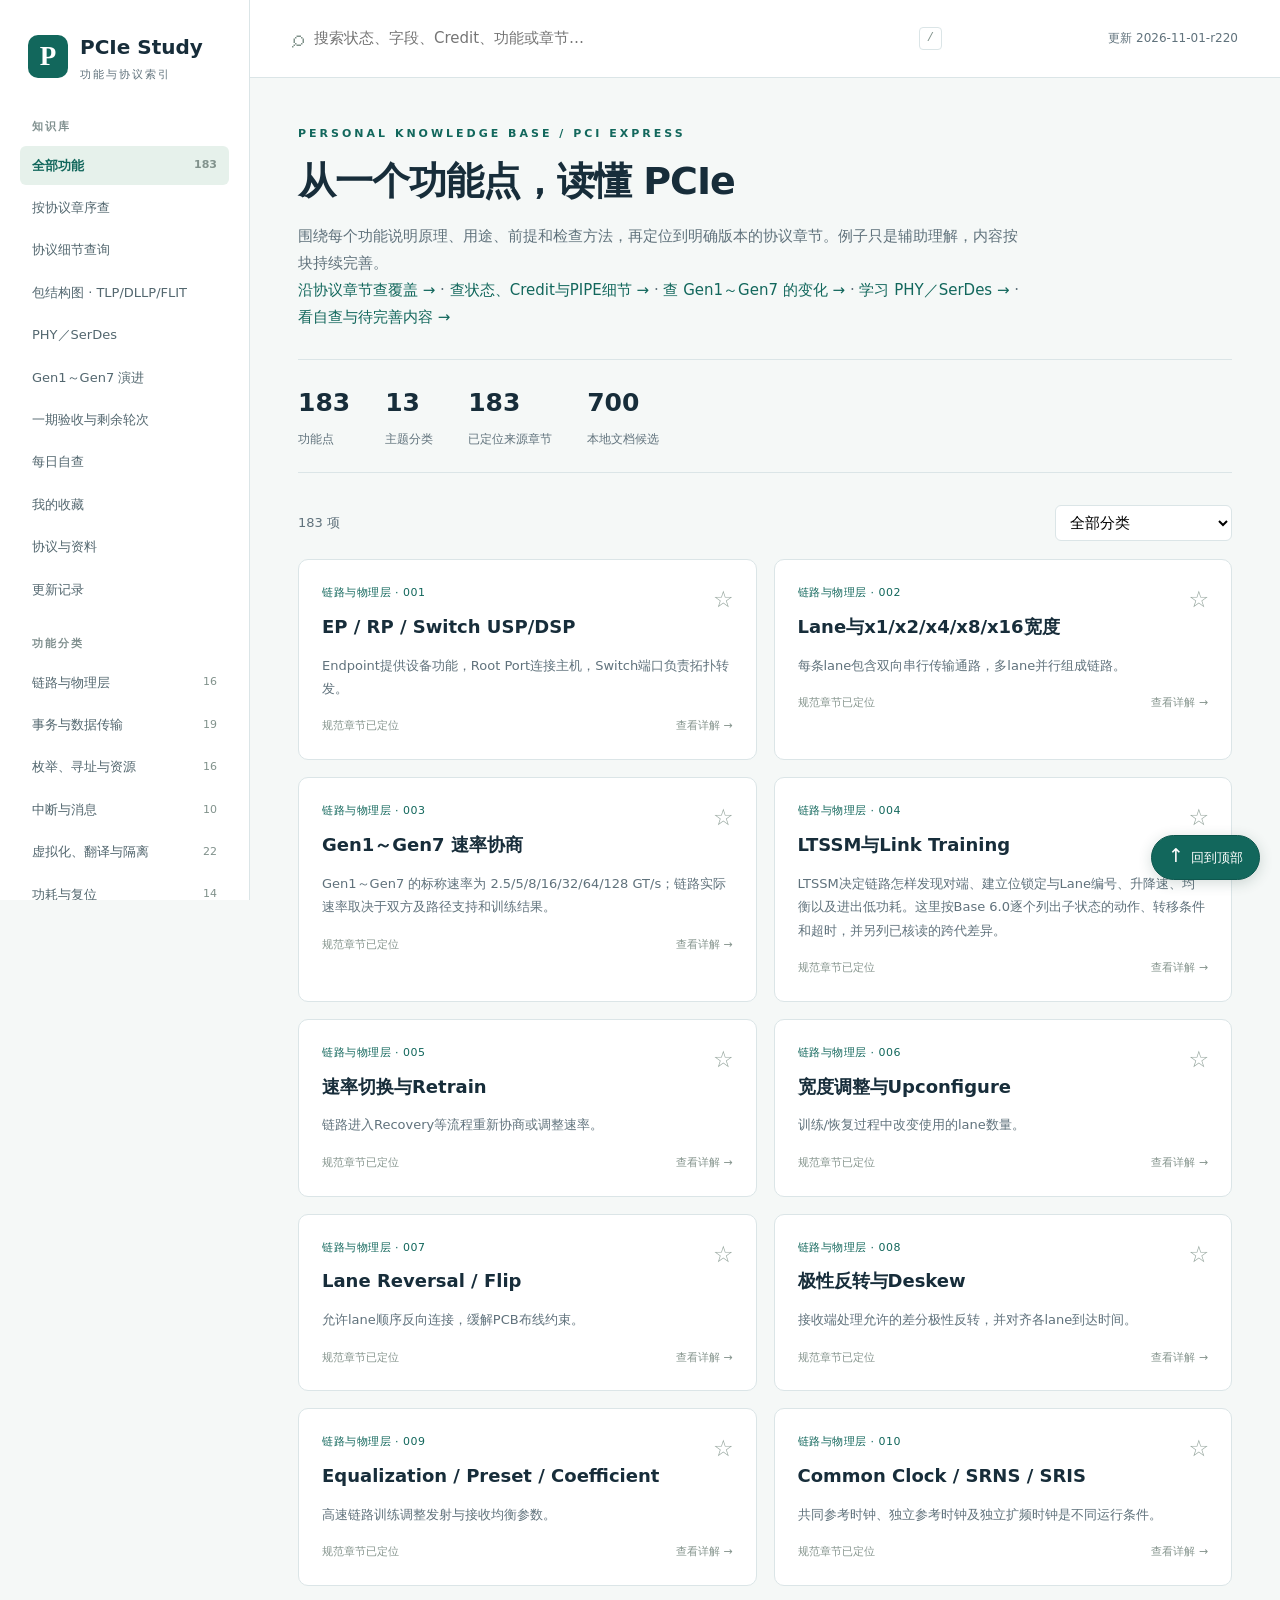
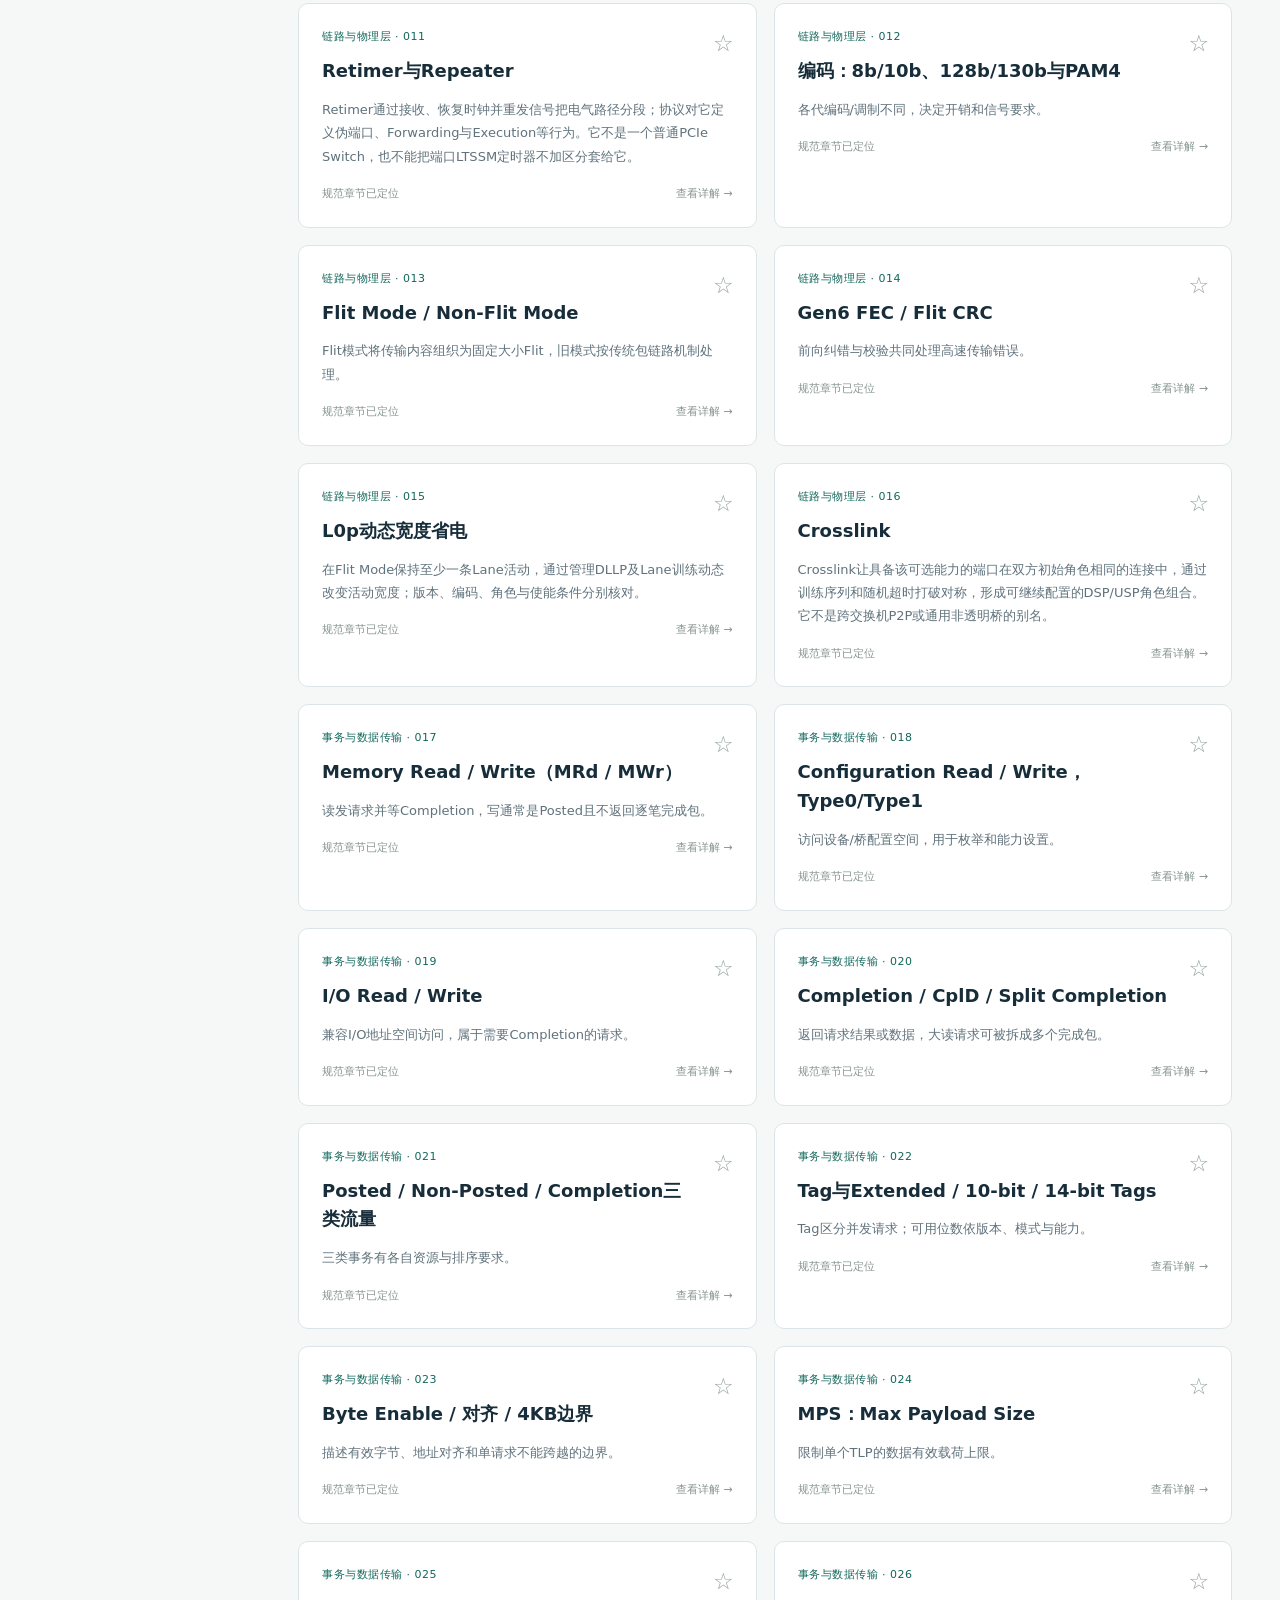
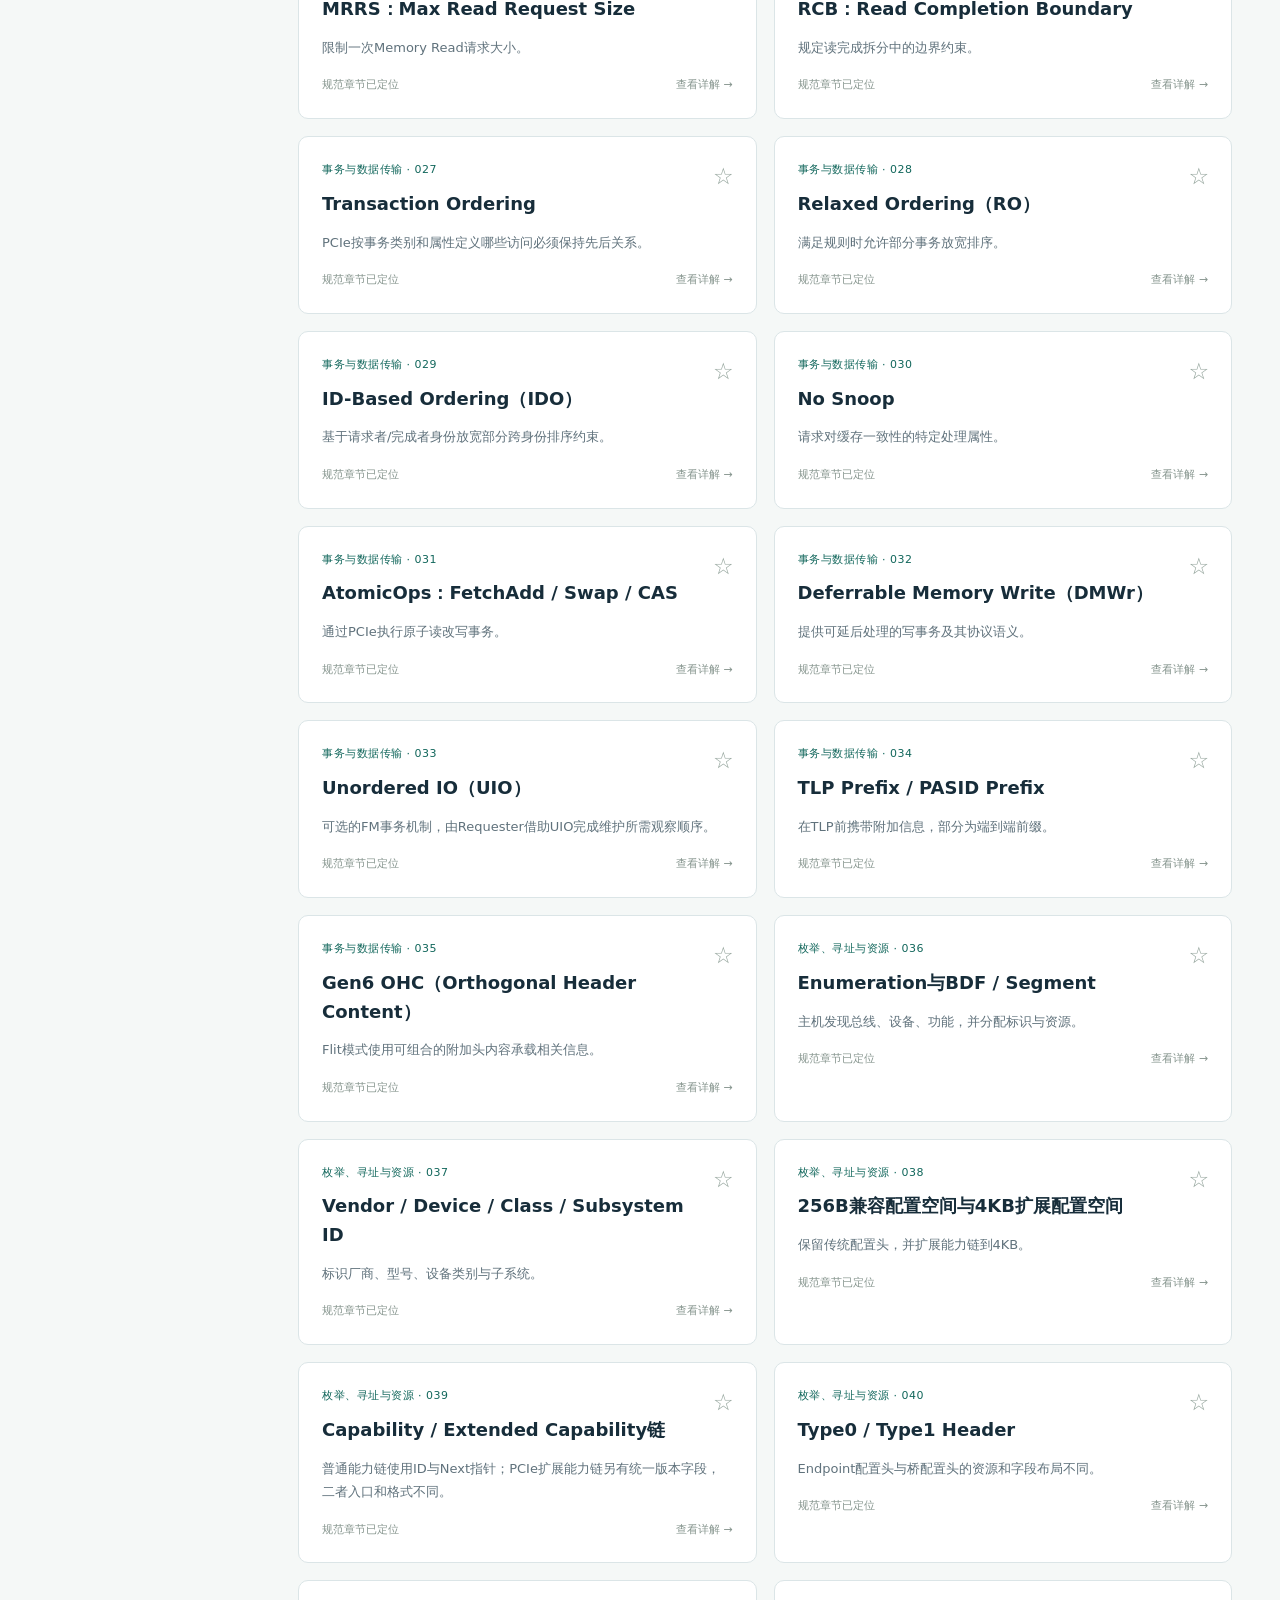
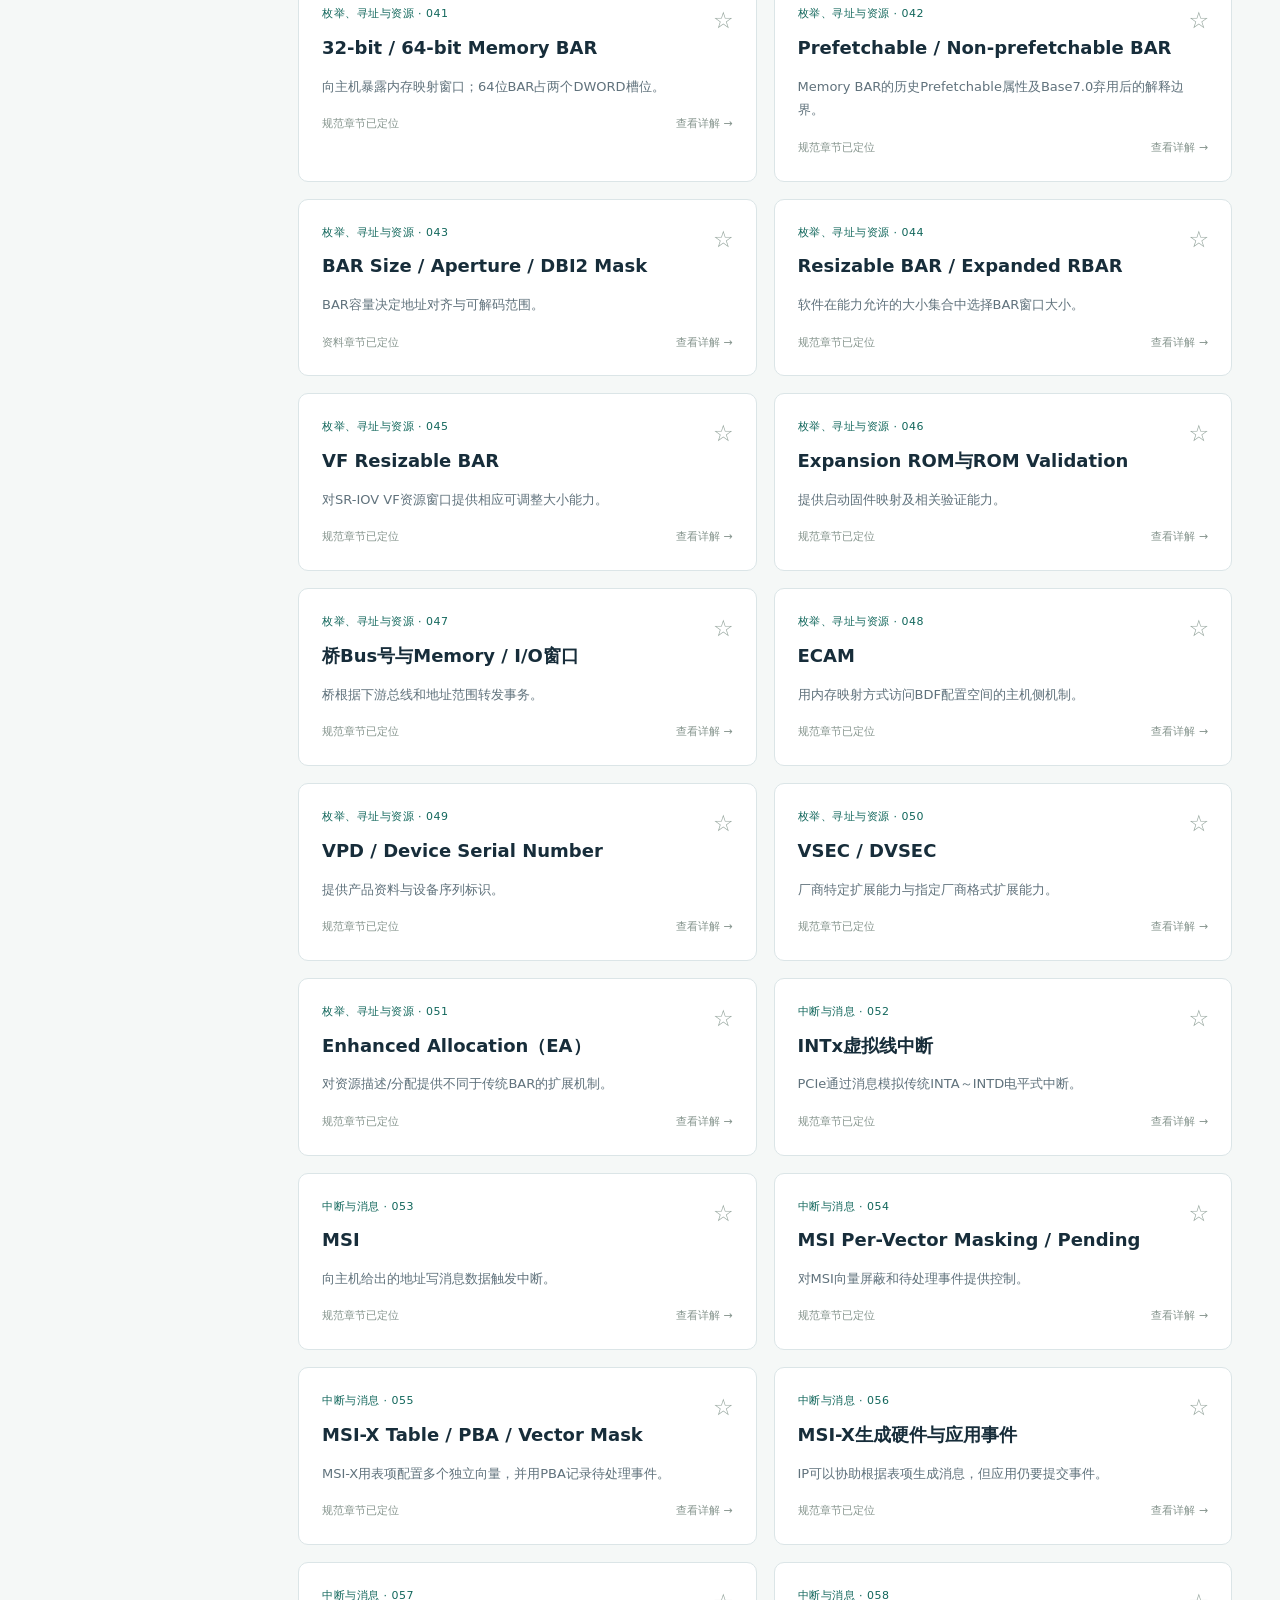
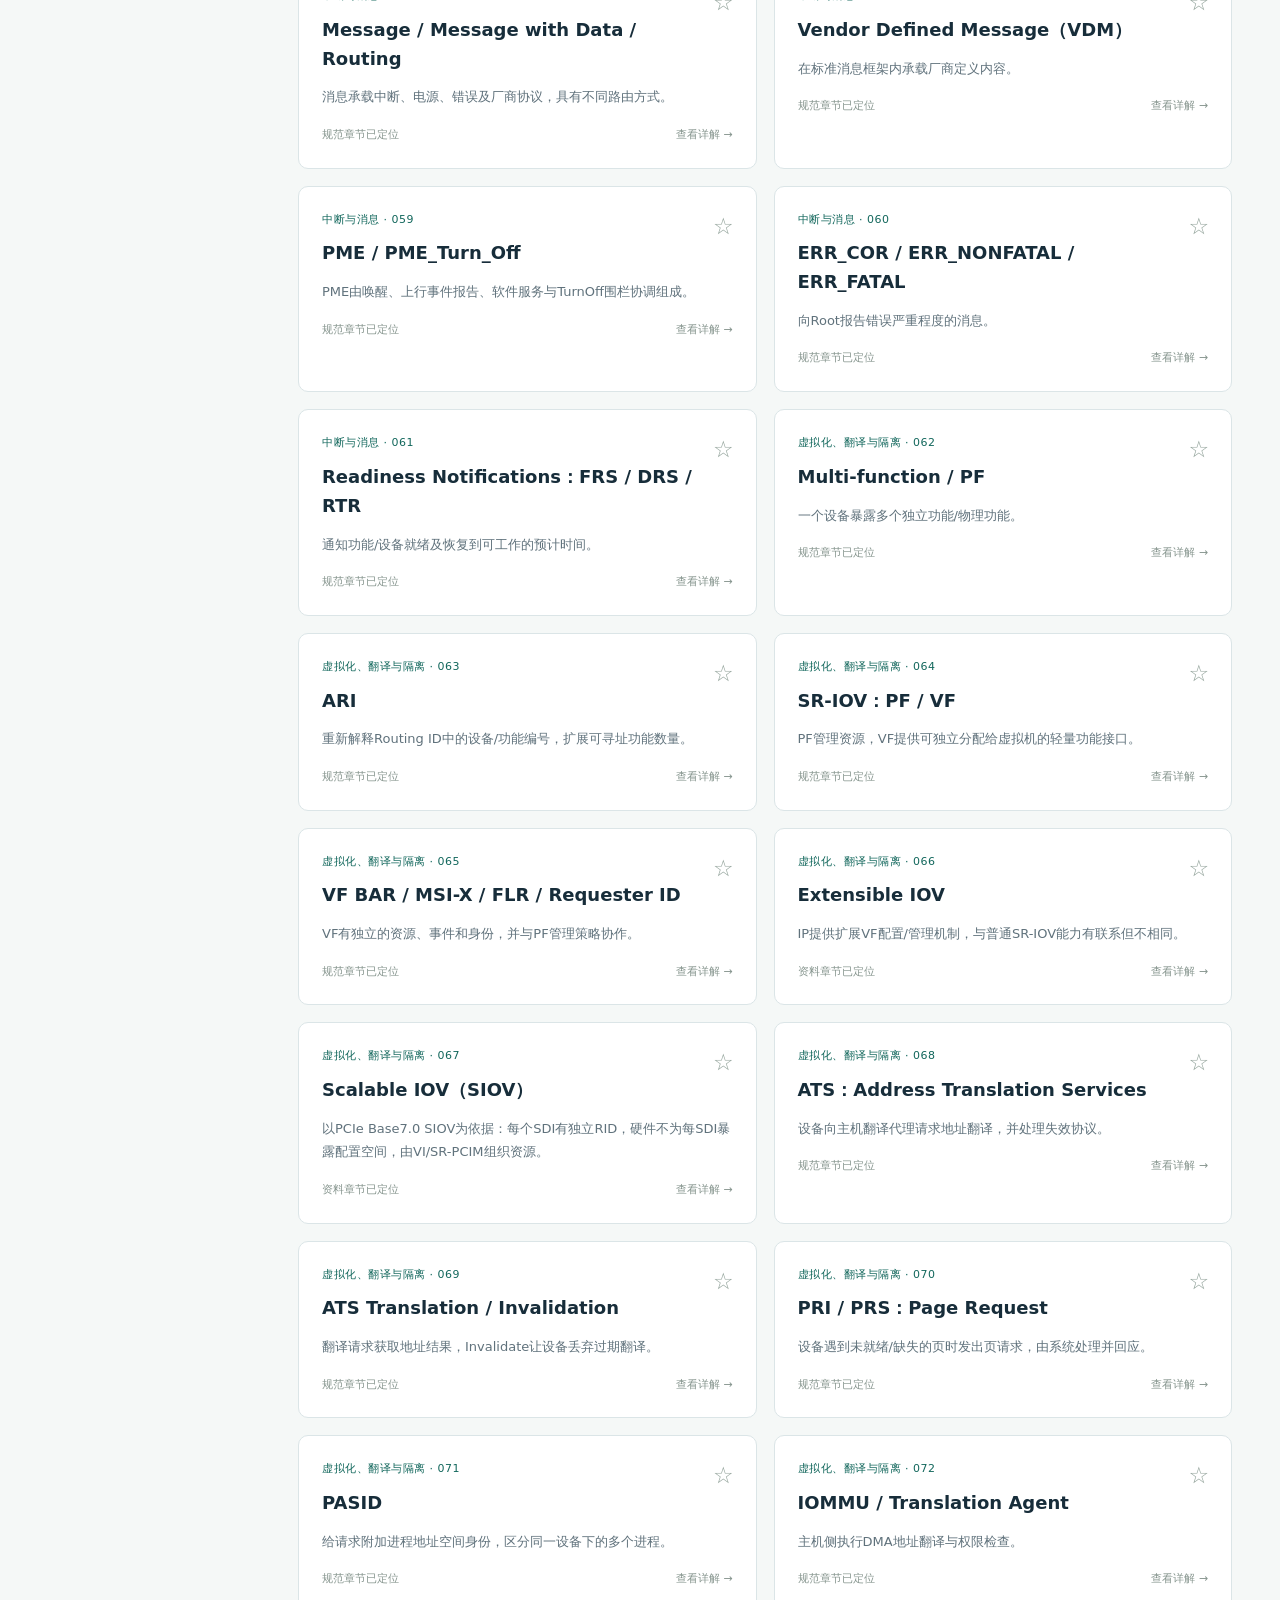
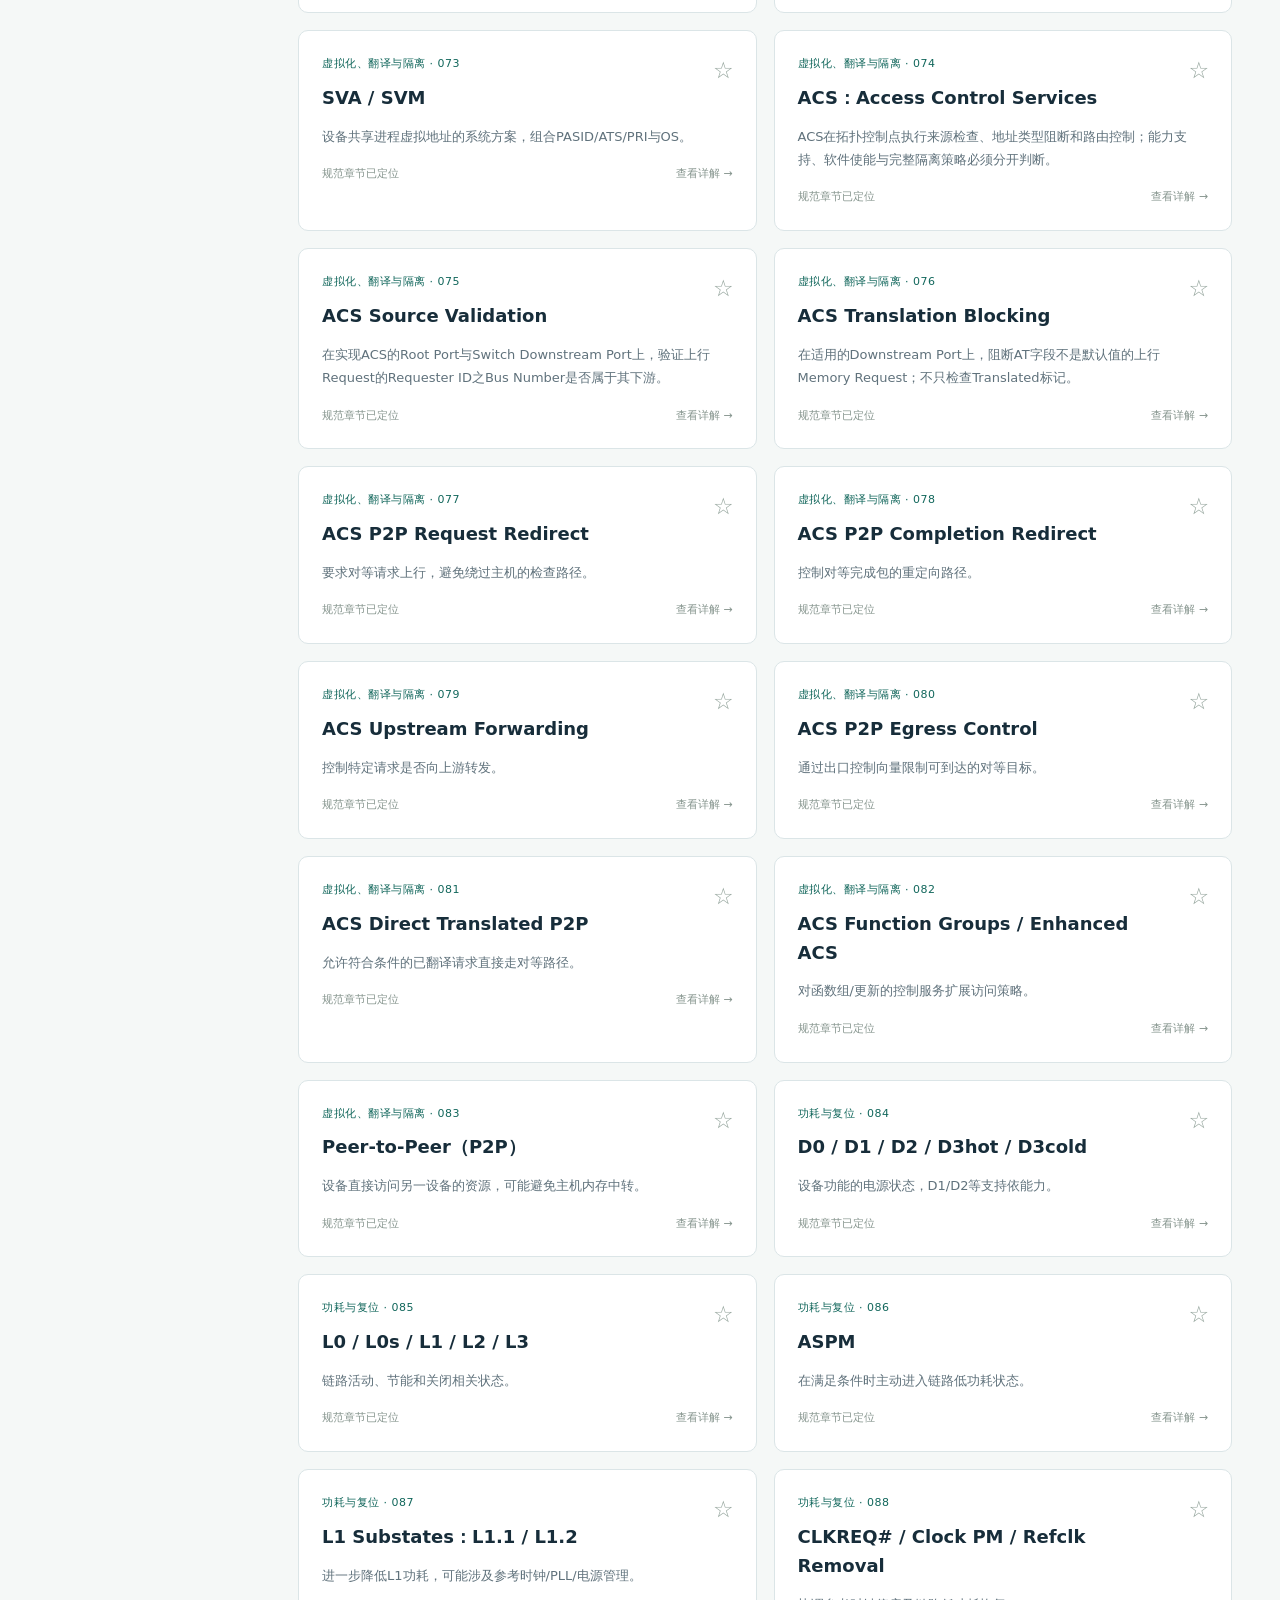
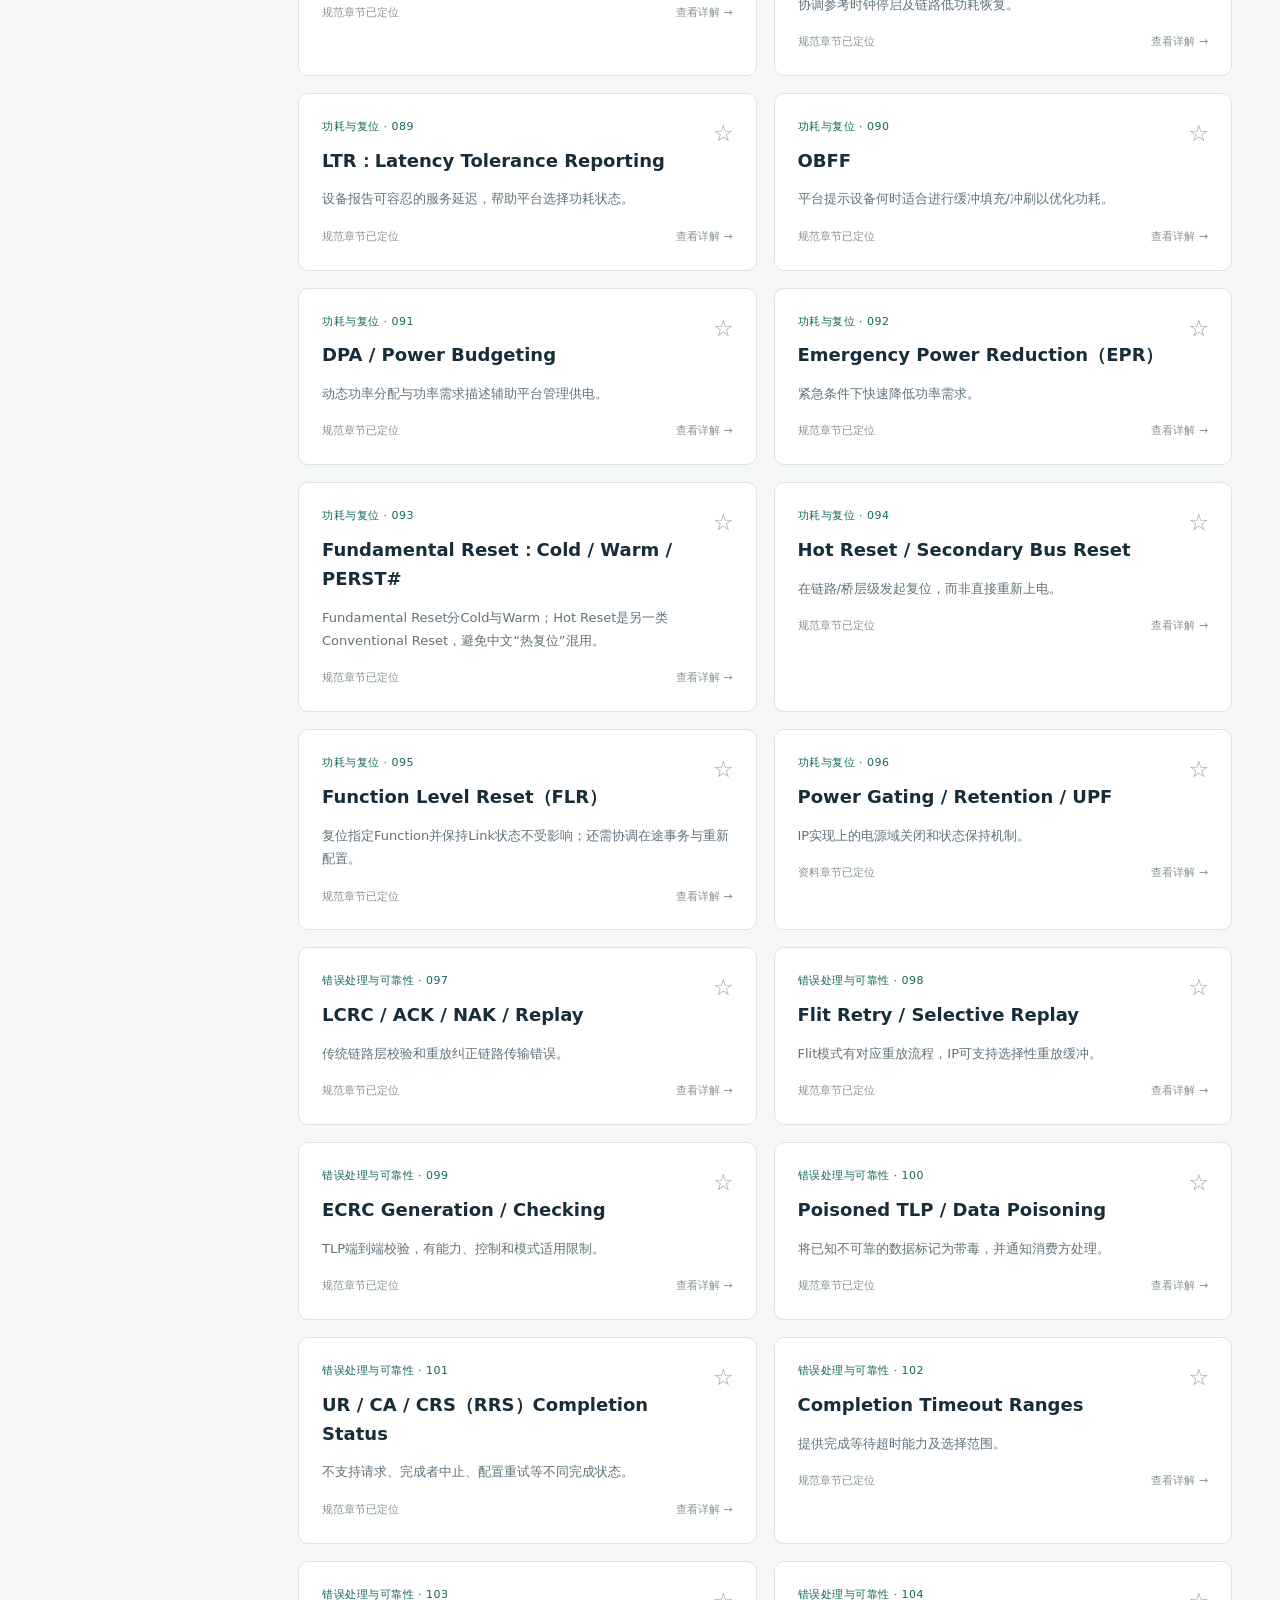
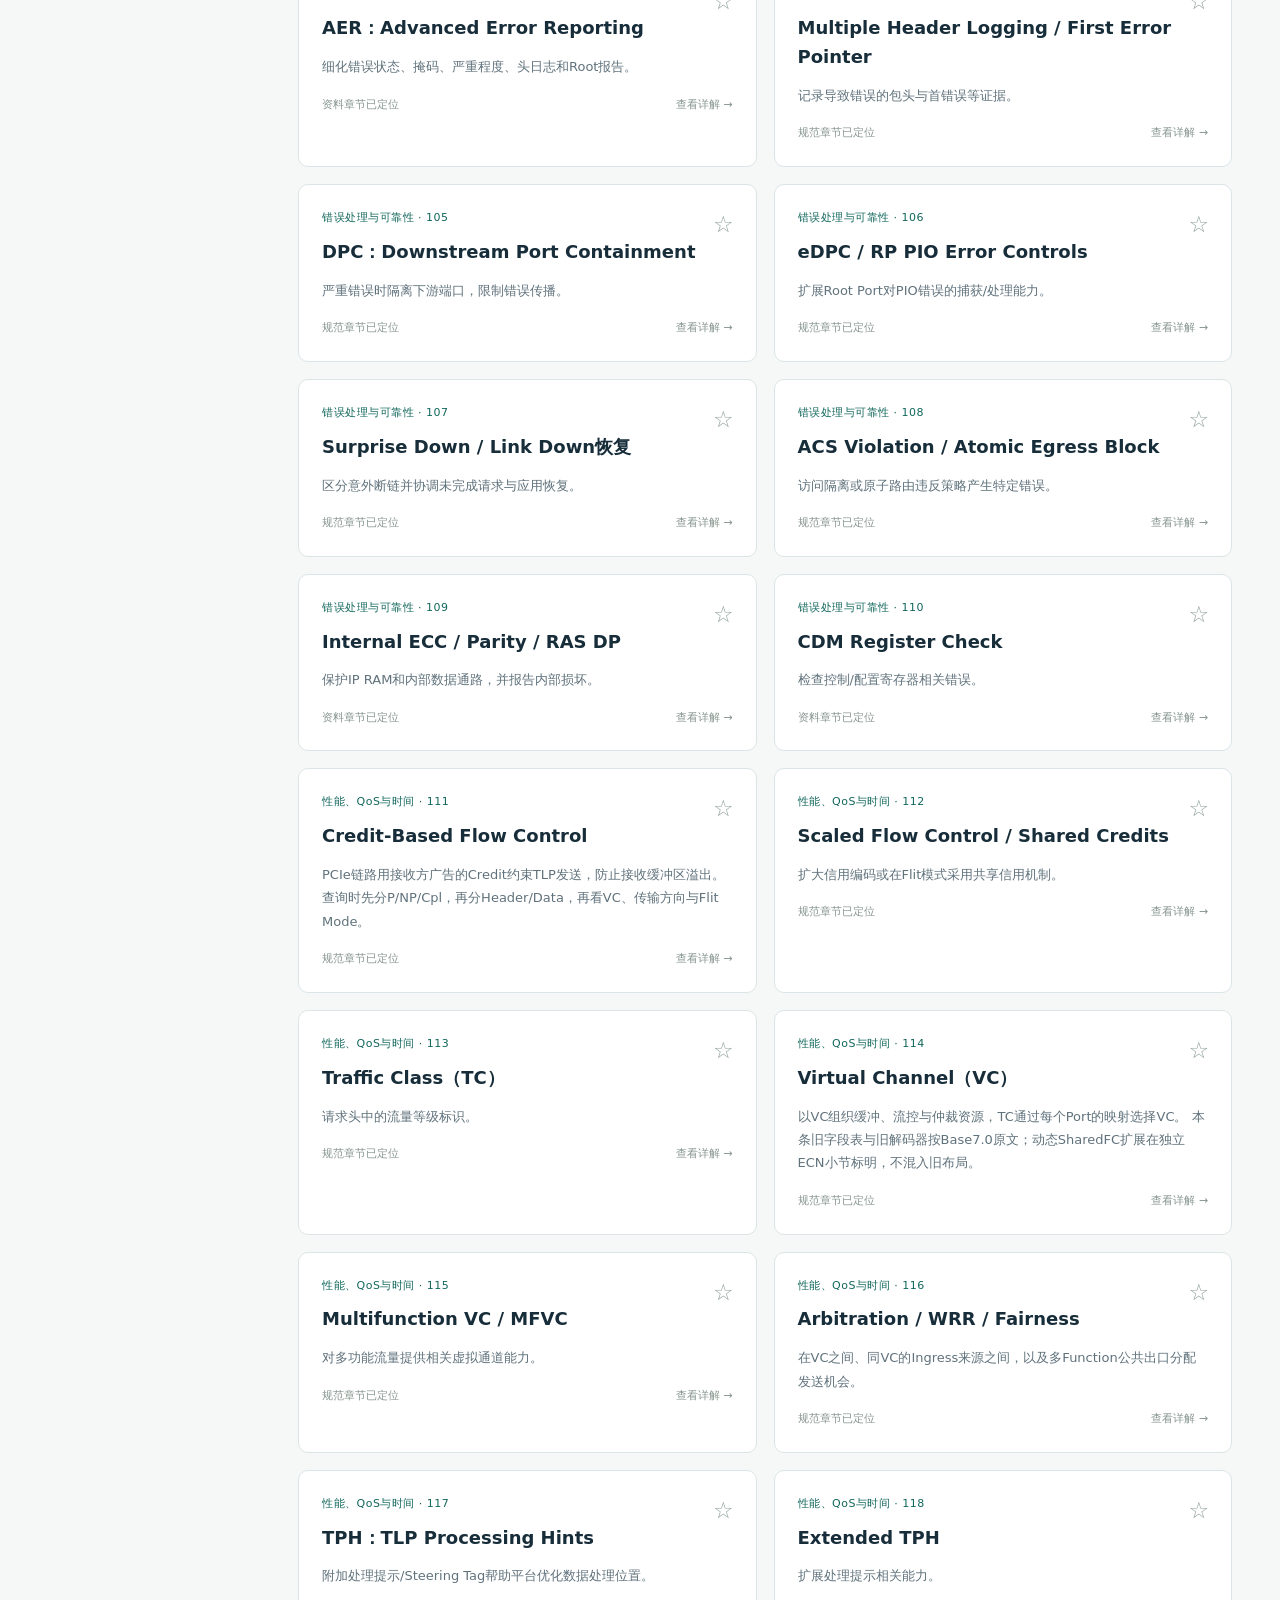
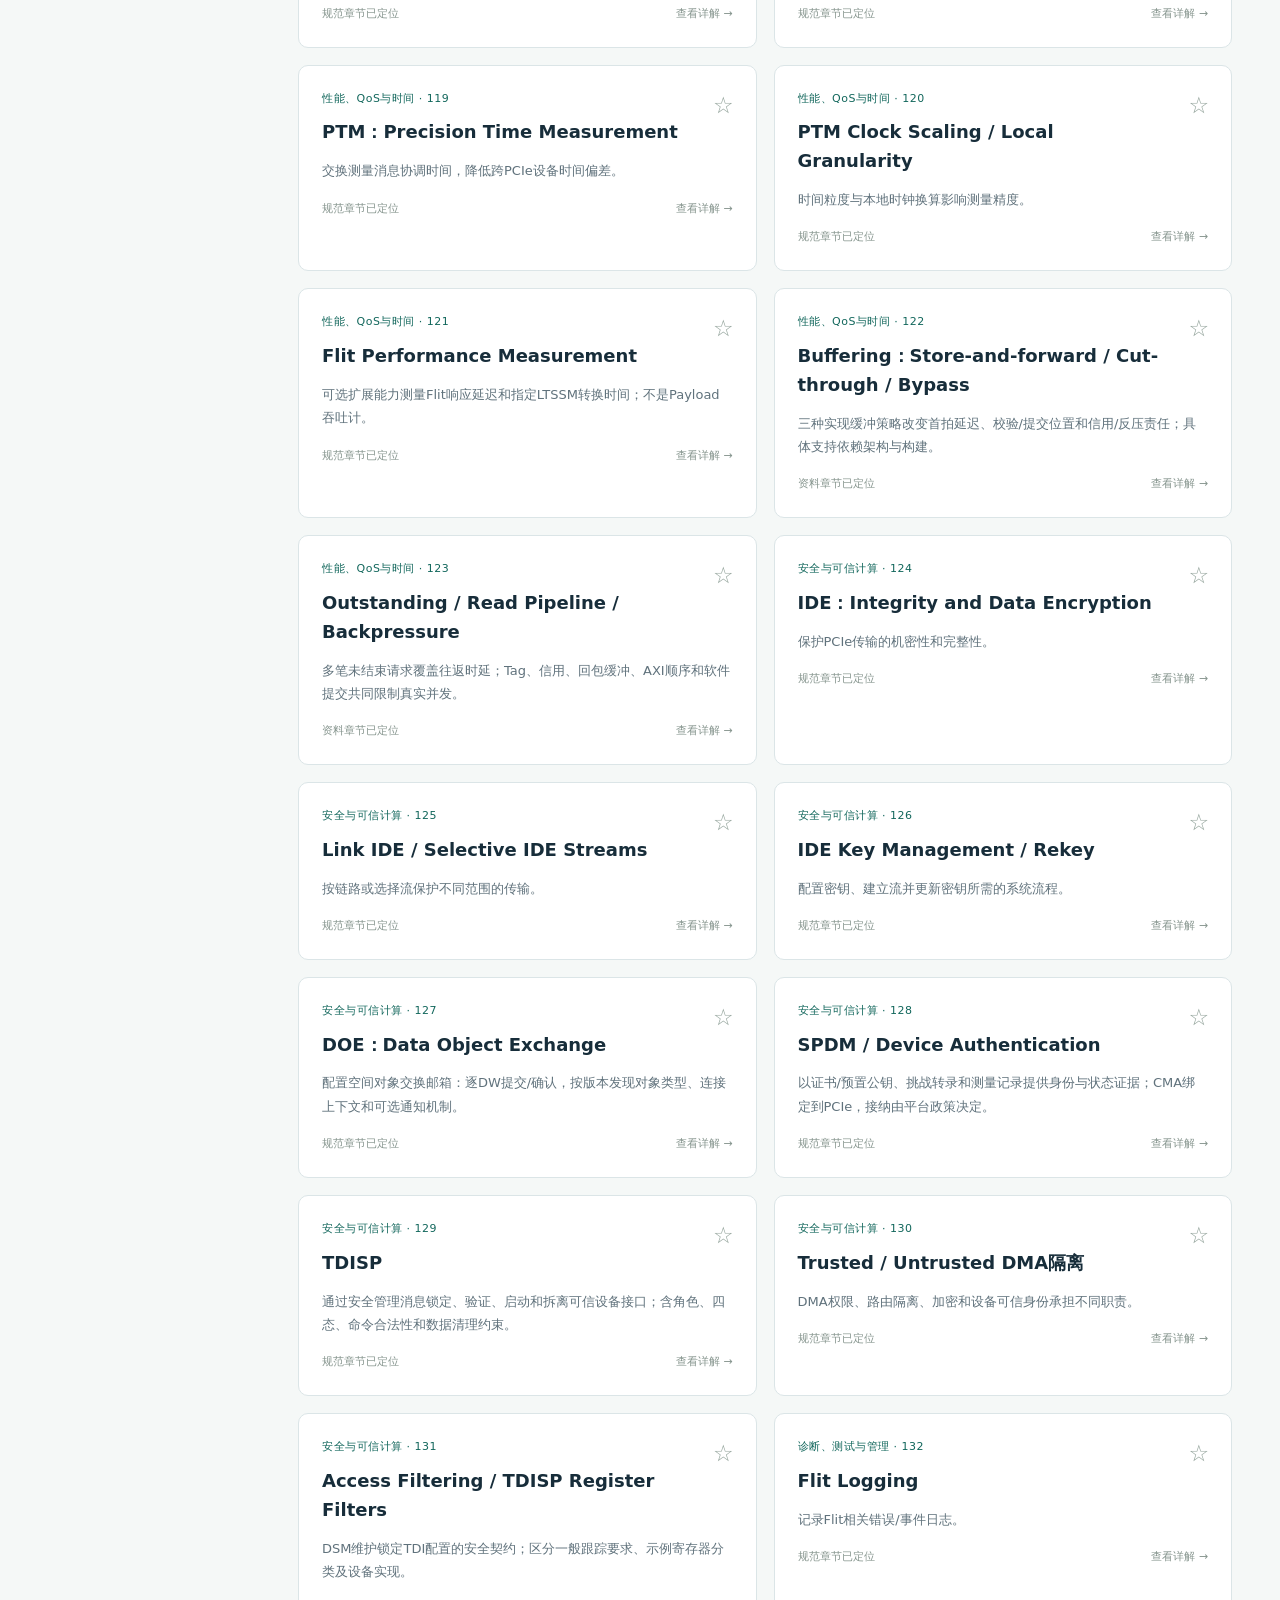
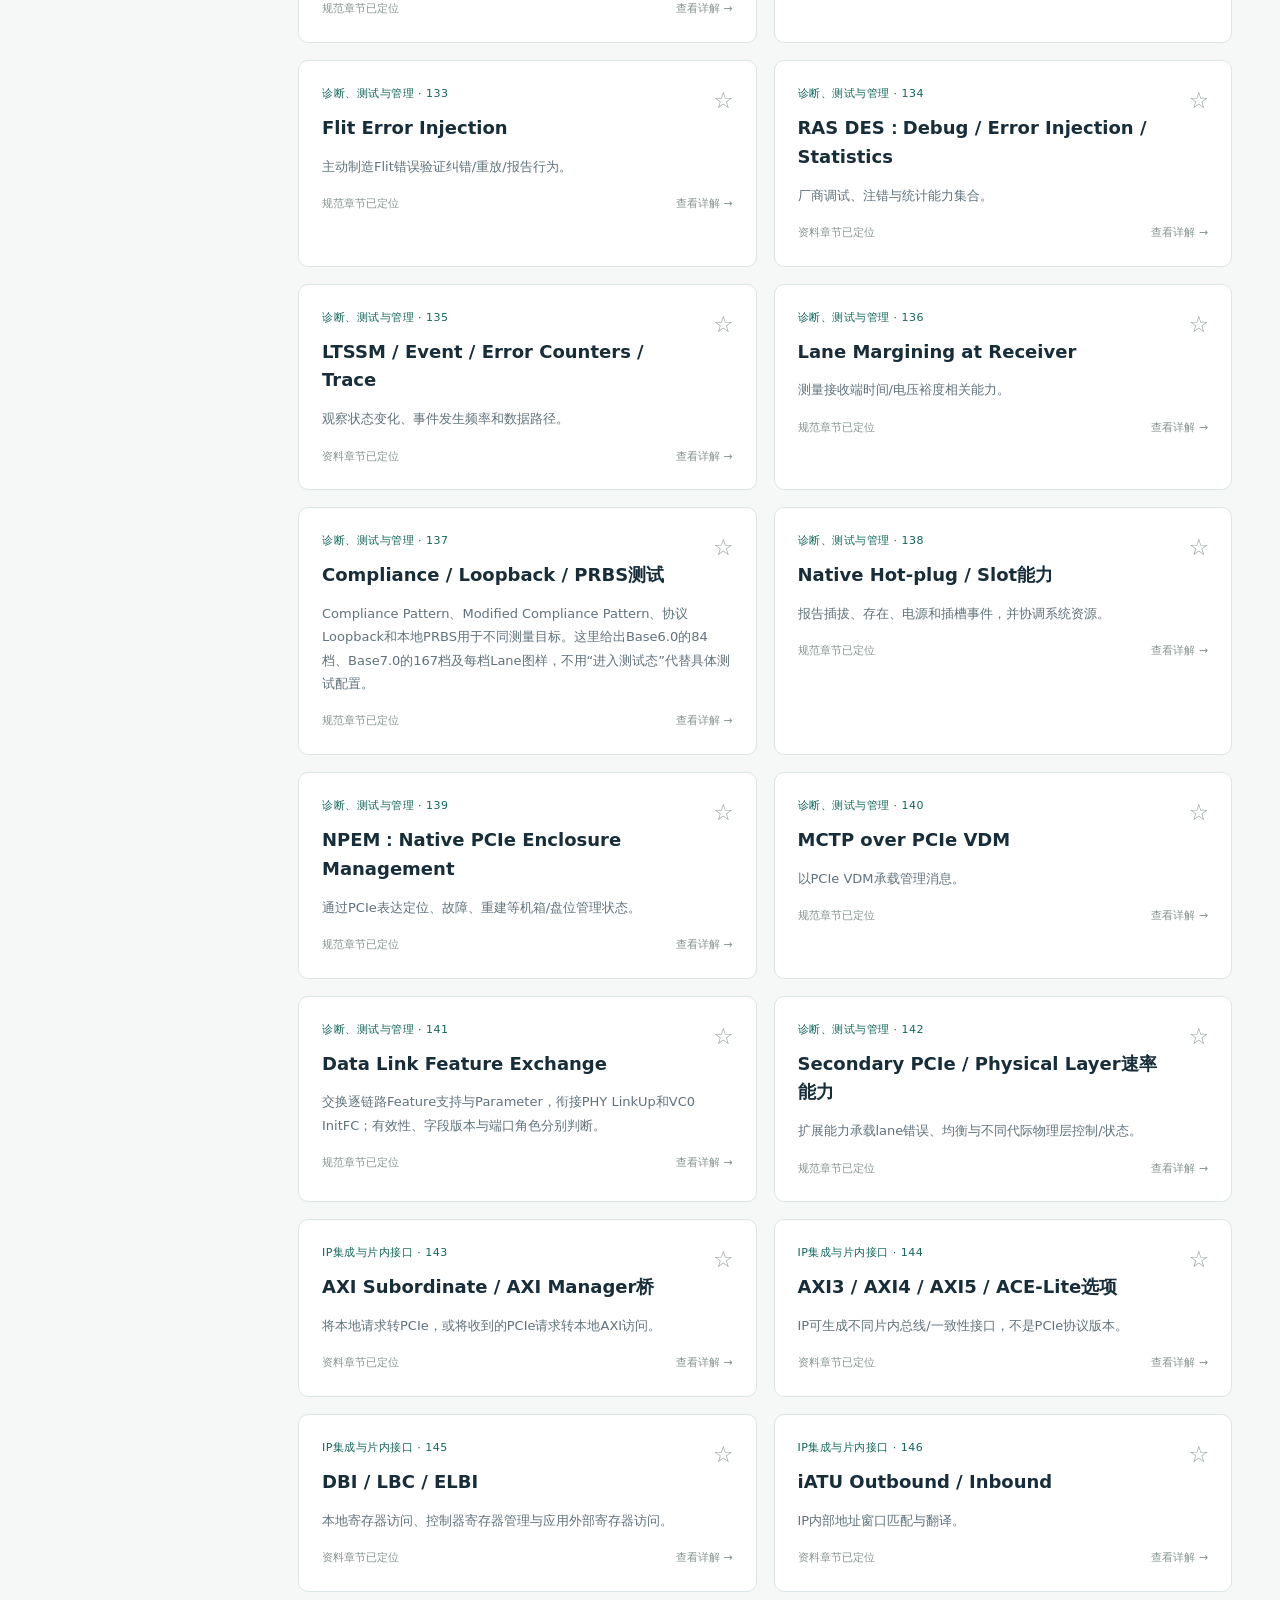
==== commit 3f1a804b: "R220 explain ECAM register versus MSI message address domains" ====
--- a/docs/index.html
+++ b/docs/index.html
@@ -4,4 +4,4 @@
 <div class="shell"><header class="topbar"><a class="mobile-brand" href="#home">PCIe Study</a><label class="search-wrap"><span>⌕</span><input id="search" type="search" placeholder="搜索状态、字段、Credit、功能或章节…" autocomplete="off" aria-label="搜索知识库"><kbd>/</kbd></label><span id="edition">学习笔记</span><nav class="quick-nav" aria-label="快捷导航"><a href="#home">功能</a><a href="#lookup">细节</a><a href="#packets">包图</a><a href="#phy">PHY</a><a href="#generations">Gen1～Gen7</a><a href="#audit">自查</a><a href="#references">资料</a></nav></header><main id="content" tabindex="-1"></main><footer>独立学习笔记 · 说明与规范原文有区别 · 版本和角色限制以对应规范为准</footer></div>
 <dialog id="pdf-dialog"><form method="dialog"><button class="dialog-close" aria-label="关闭">×</button></form><h2>定位本地协议原文</h2><p id="pdf-reference"></p><p class="muted">选择你已有的对应 PDF。文件只在当前浏览器中使用，不上传到网站或 GitHub；刷新页面后需要重新选择。页码跳转由浏览器 PDF 阅读器支持。</p><label class="file-label">选择本地 PDF <input id="pdf-file" type="file" accept="application/pdf,.pdf"></label><div id="pdf-open" aria-live="polite"></div></dialog>
 <button id="back-to-top" class="back-to-top" type="button" aria-label="回到页面顶部" title="回到页面顶部"><span aria-hidden="true">↑</span> 回到顶部</button>
-<div id="toast" role="status" aria-live="polite"></div><script src="data.js?v=406835e24f2370d6"></script><script src="features-data.js?v=7eafab5109dc7b4d"></script><script src="coverage-data.js?v=1b479b44e9044f36"></script><script src="app.js?v=036bc440d47fbff8"></script></body></html>
+<div id="toast" role="status" aria-live="polite"></div><script src="data.js?v=9d746ff967a679c1"></script><script src="features-data.js?v=39a562614ab13218"></script><script src="coverage-data.js?v=40a34539fcff613c"></script><script src="app.js?v=c5eaa6ae94859ca9"></script></body></html>
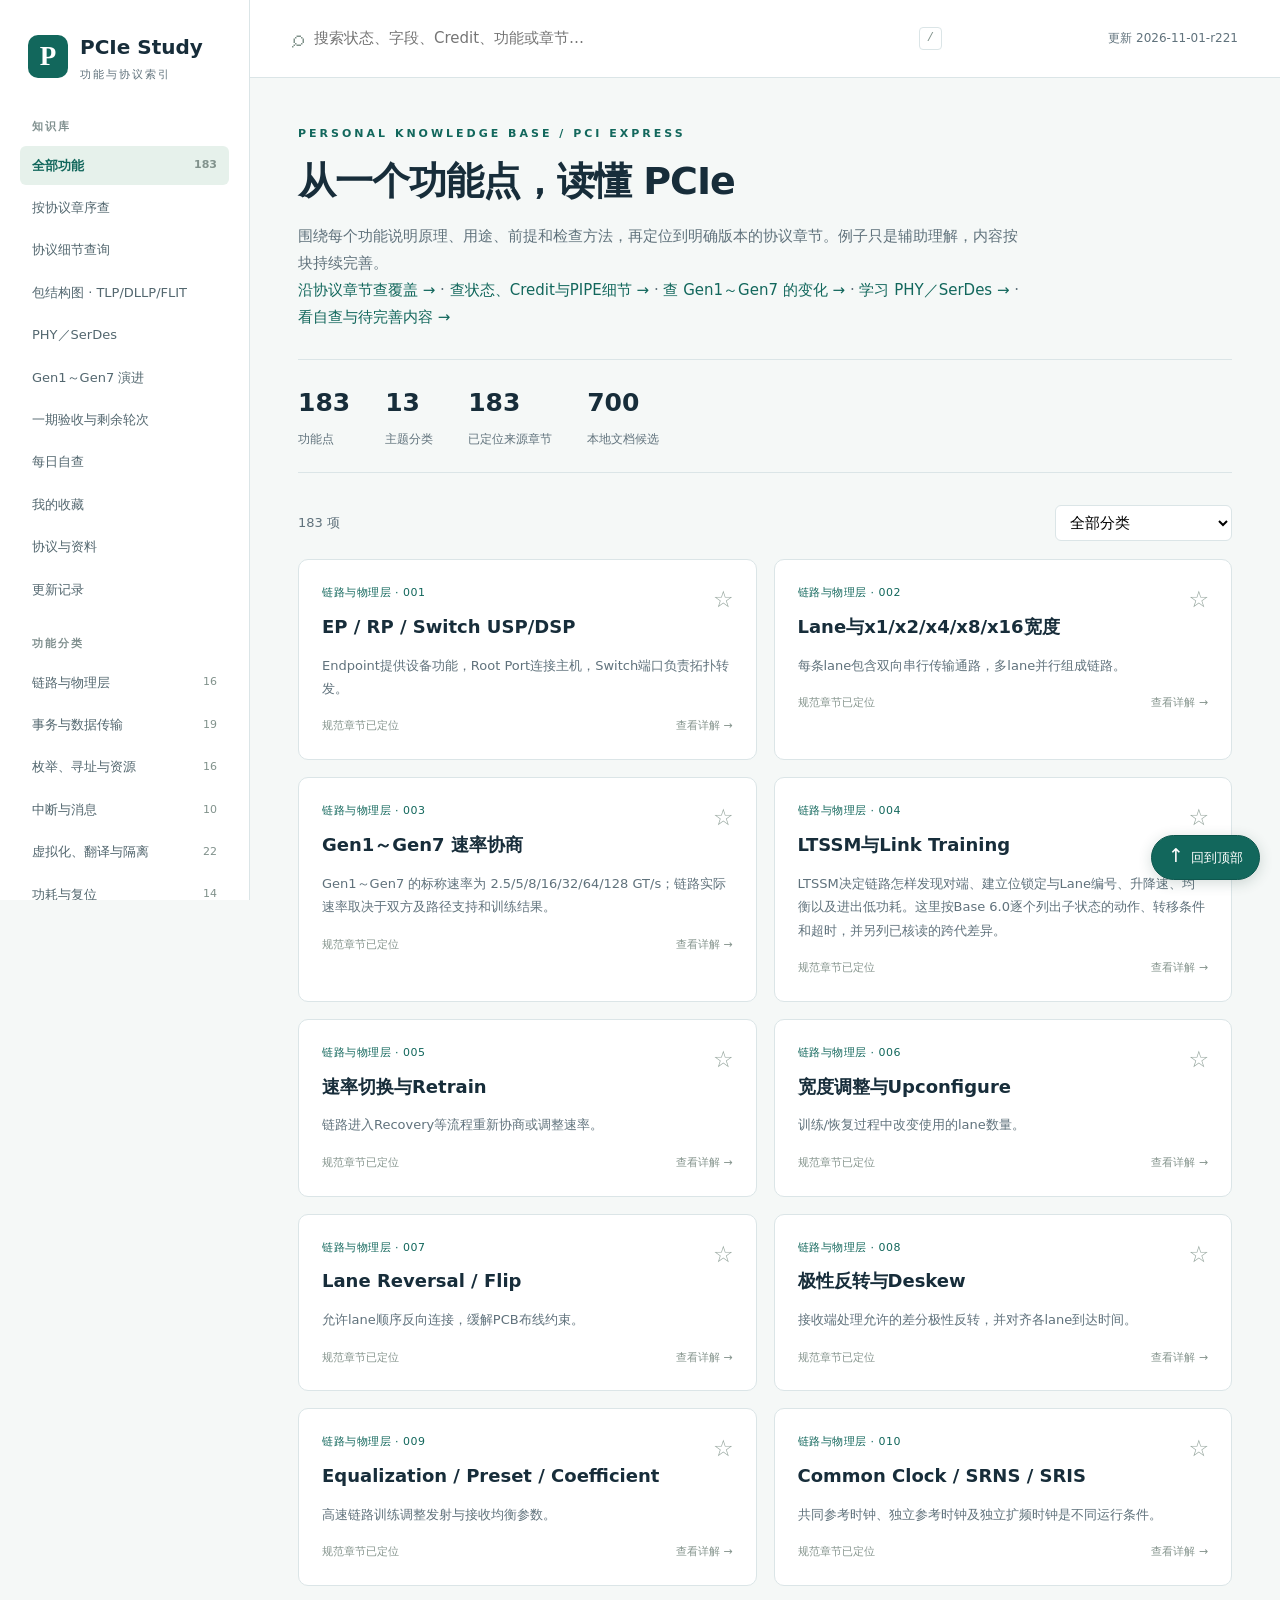
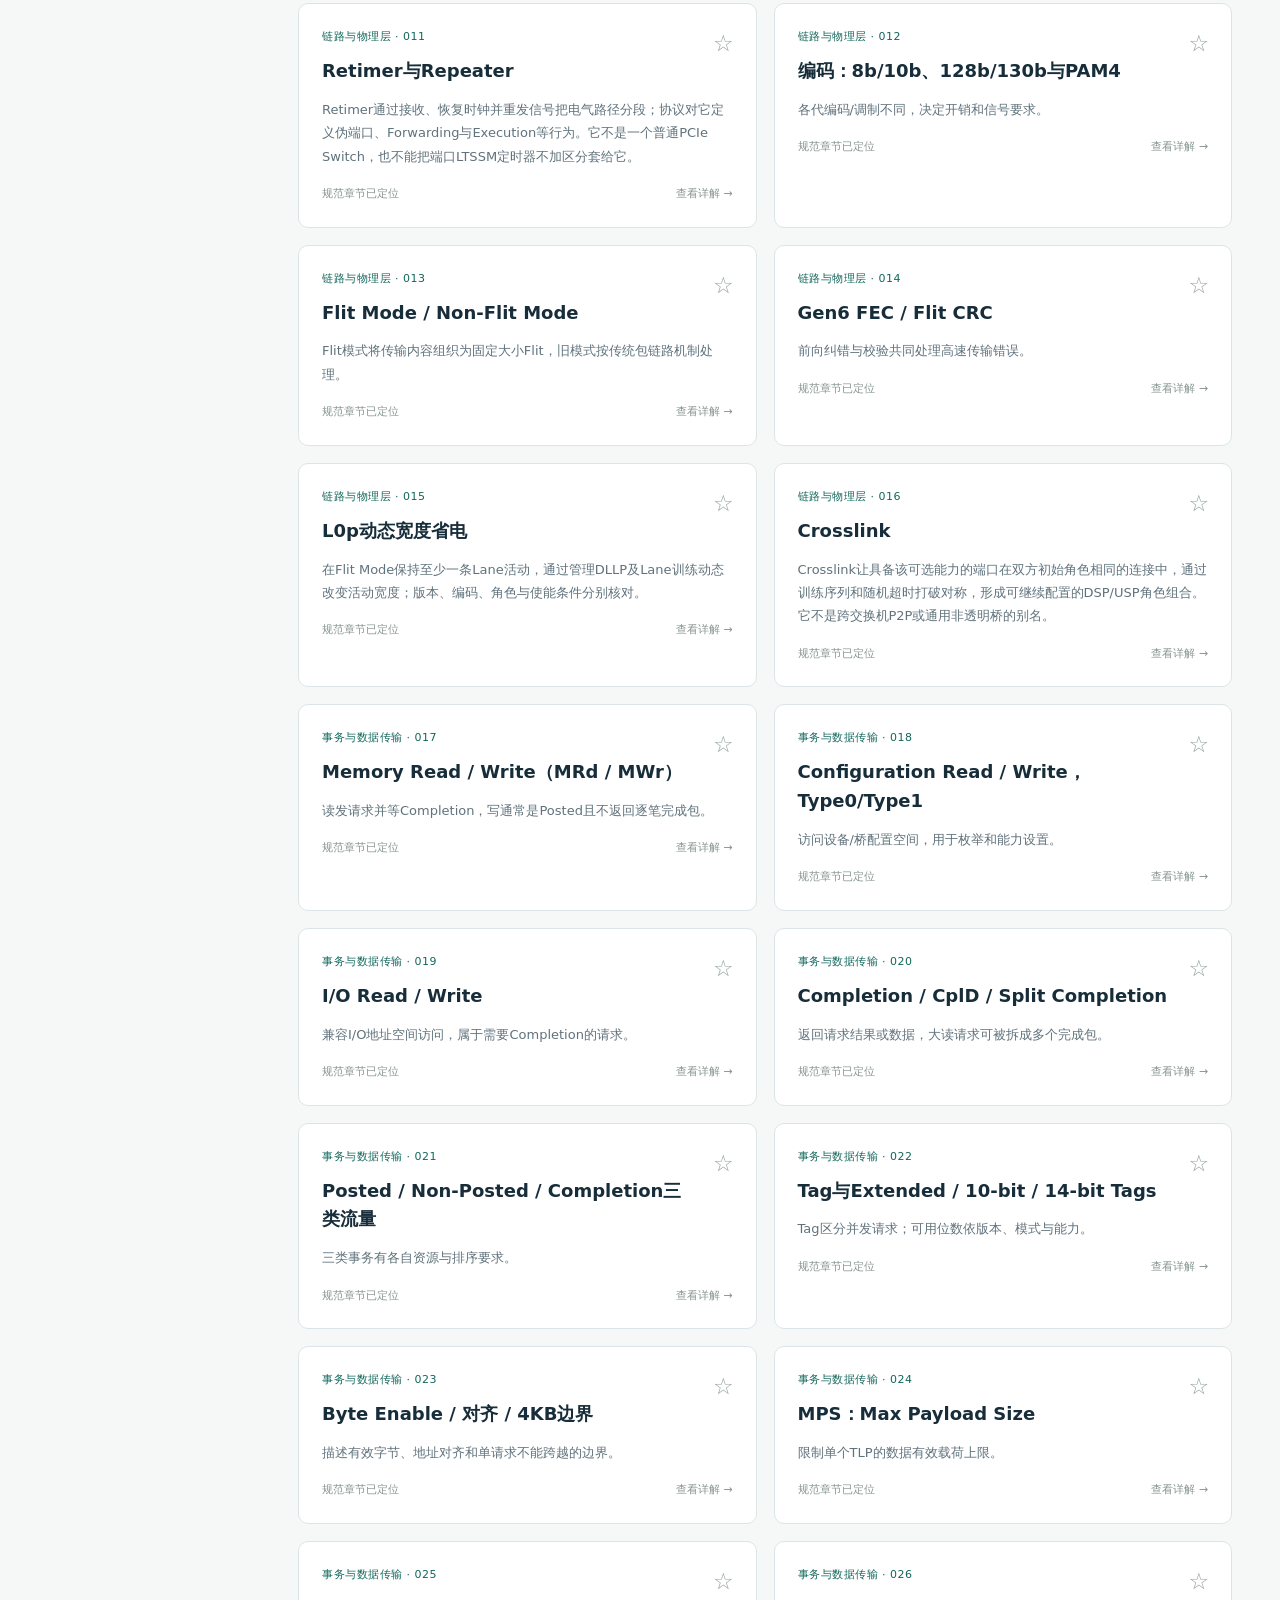
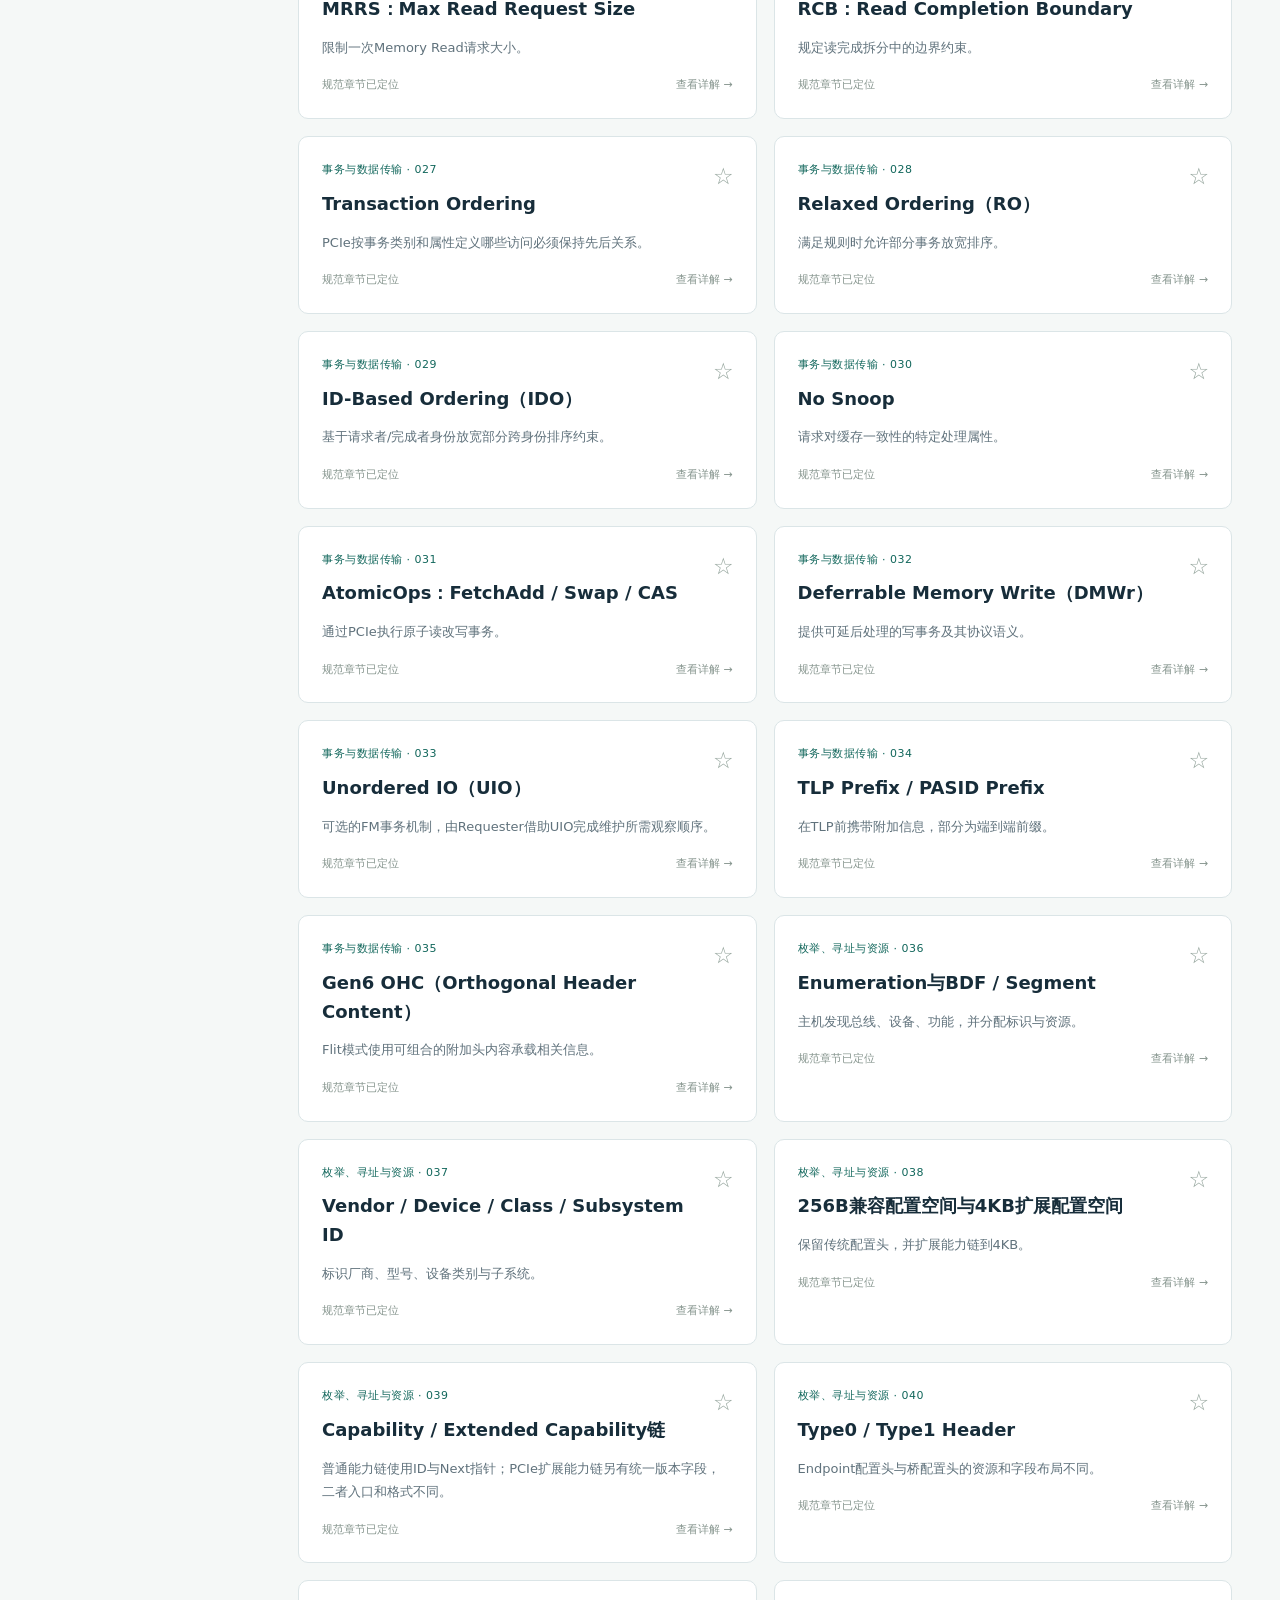
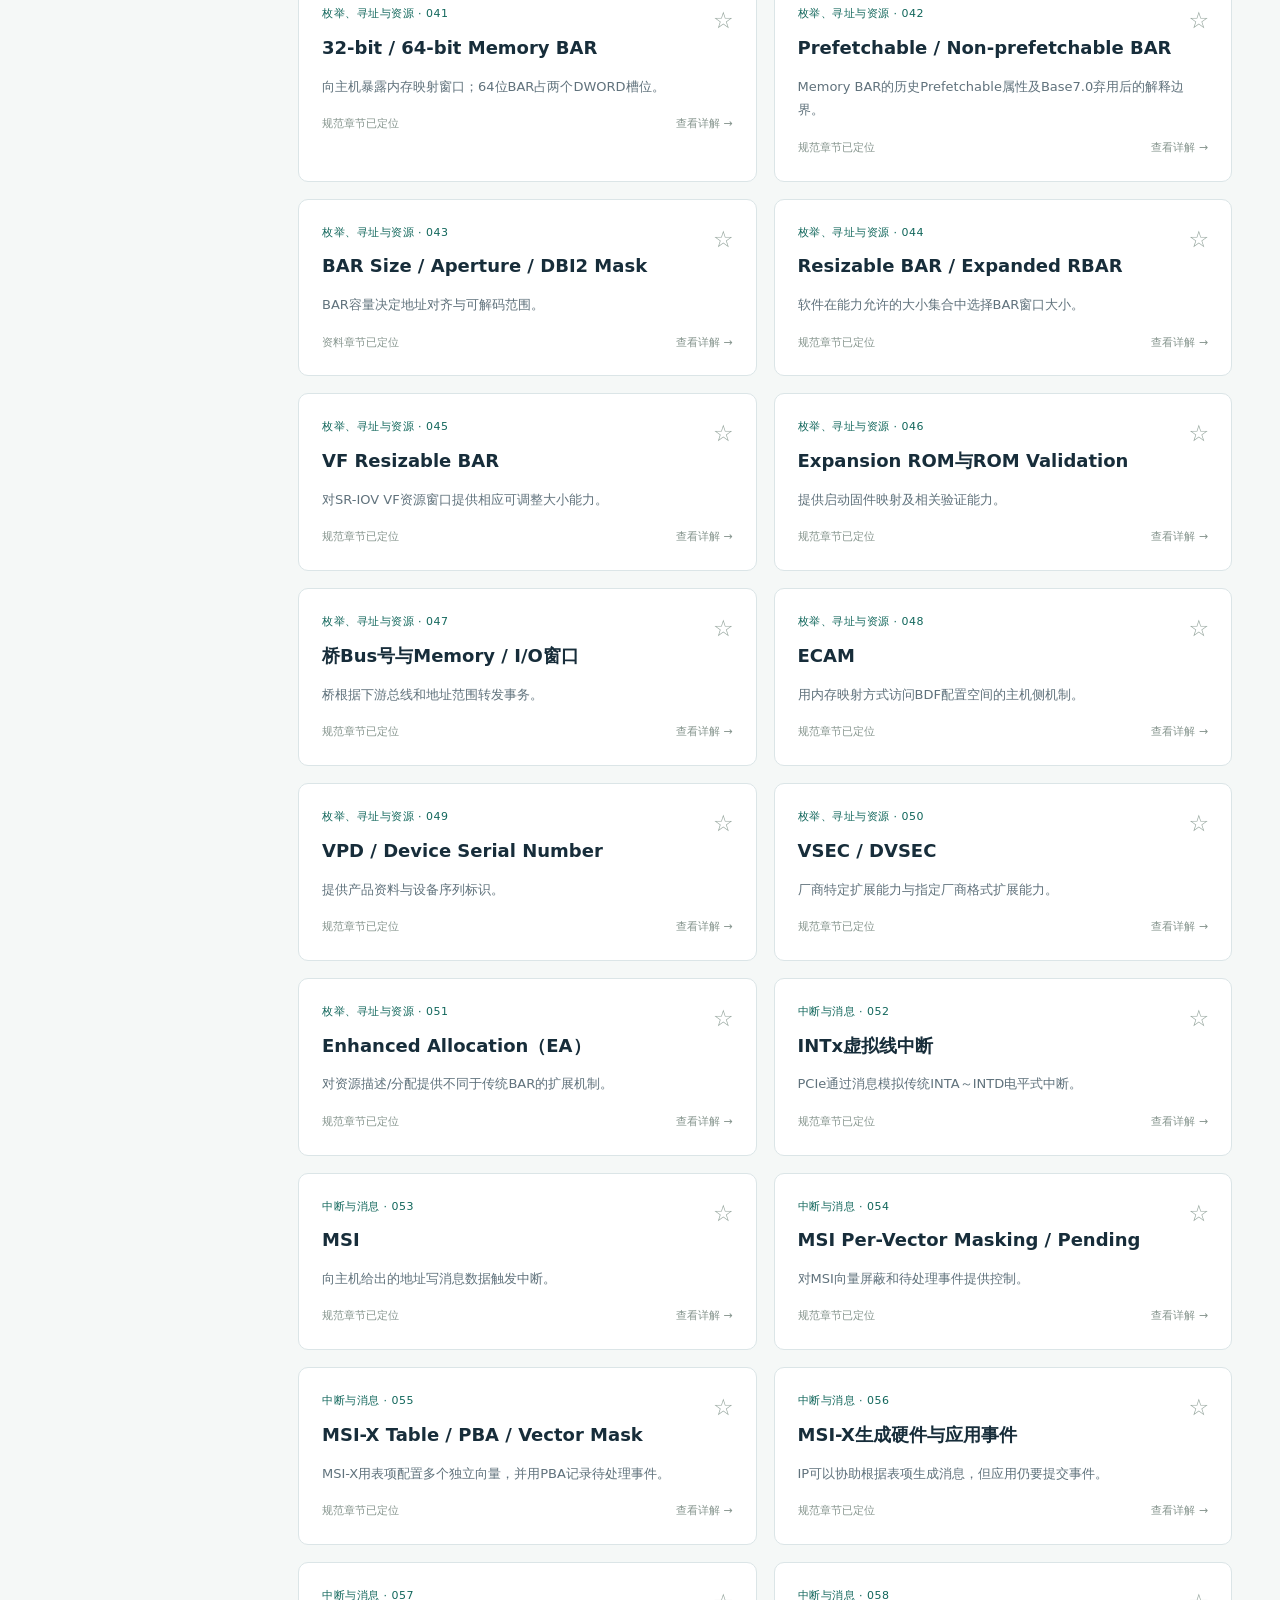
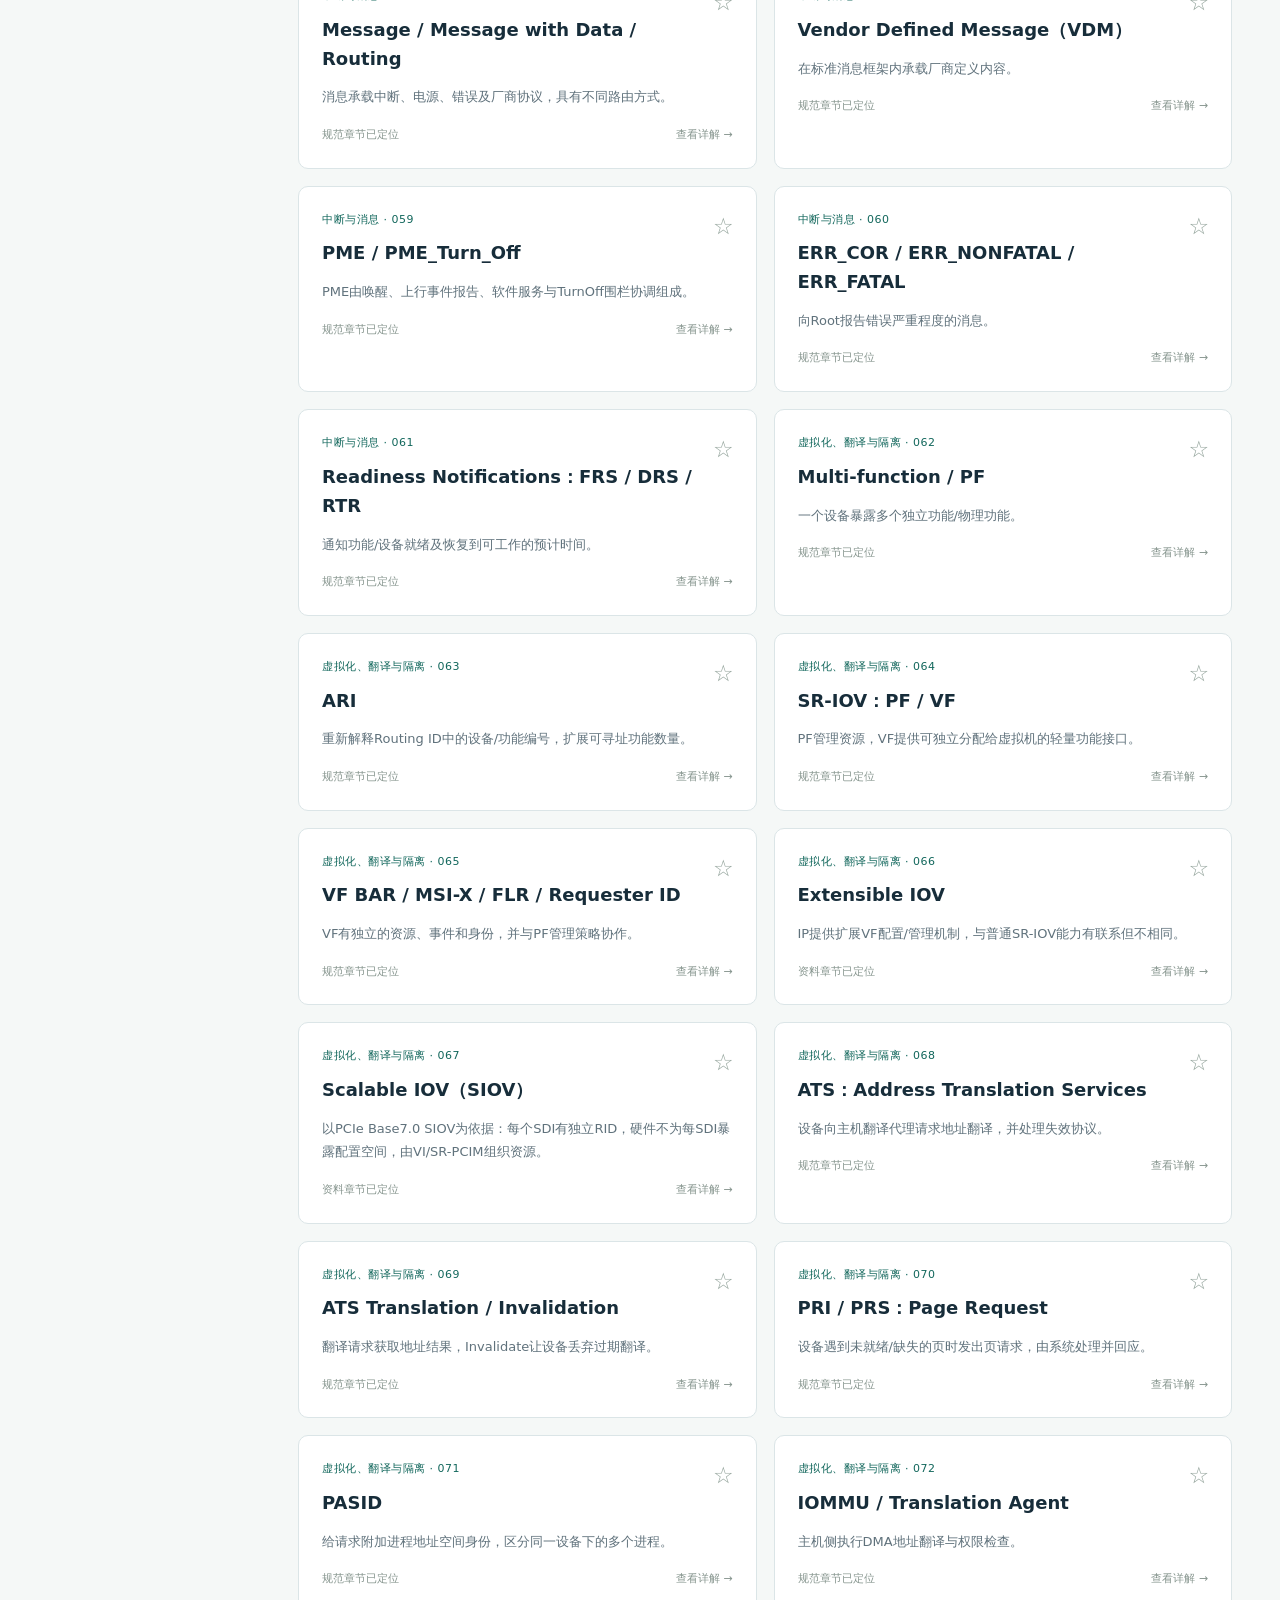
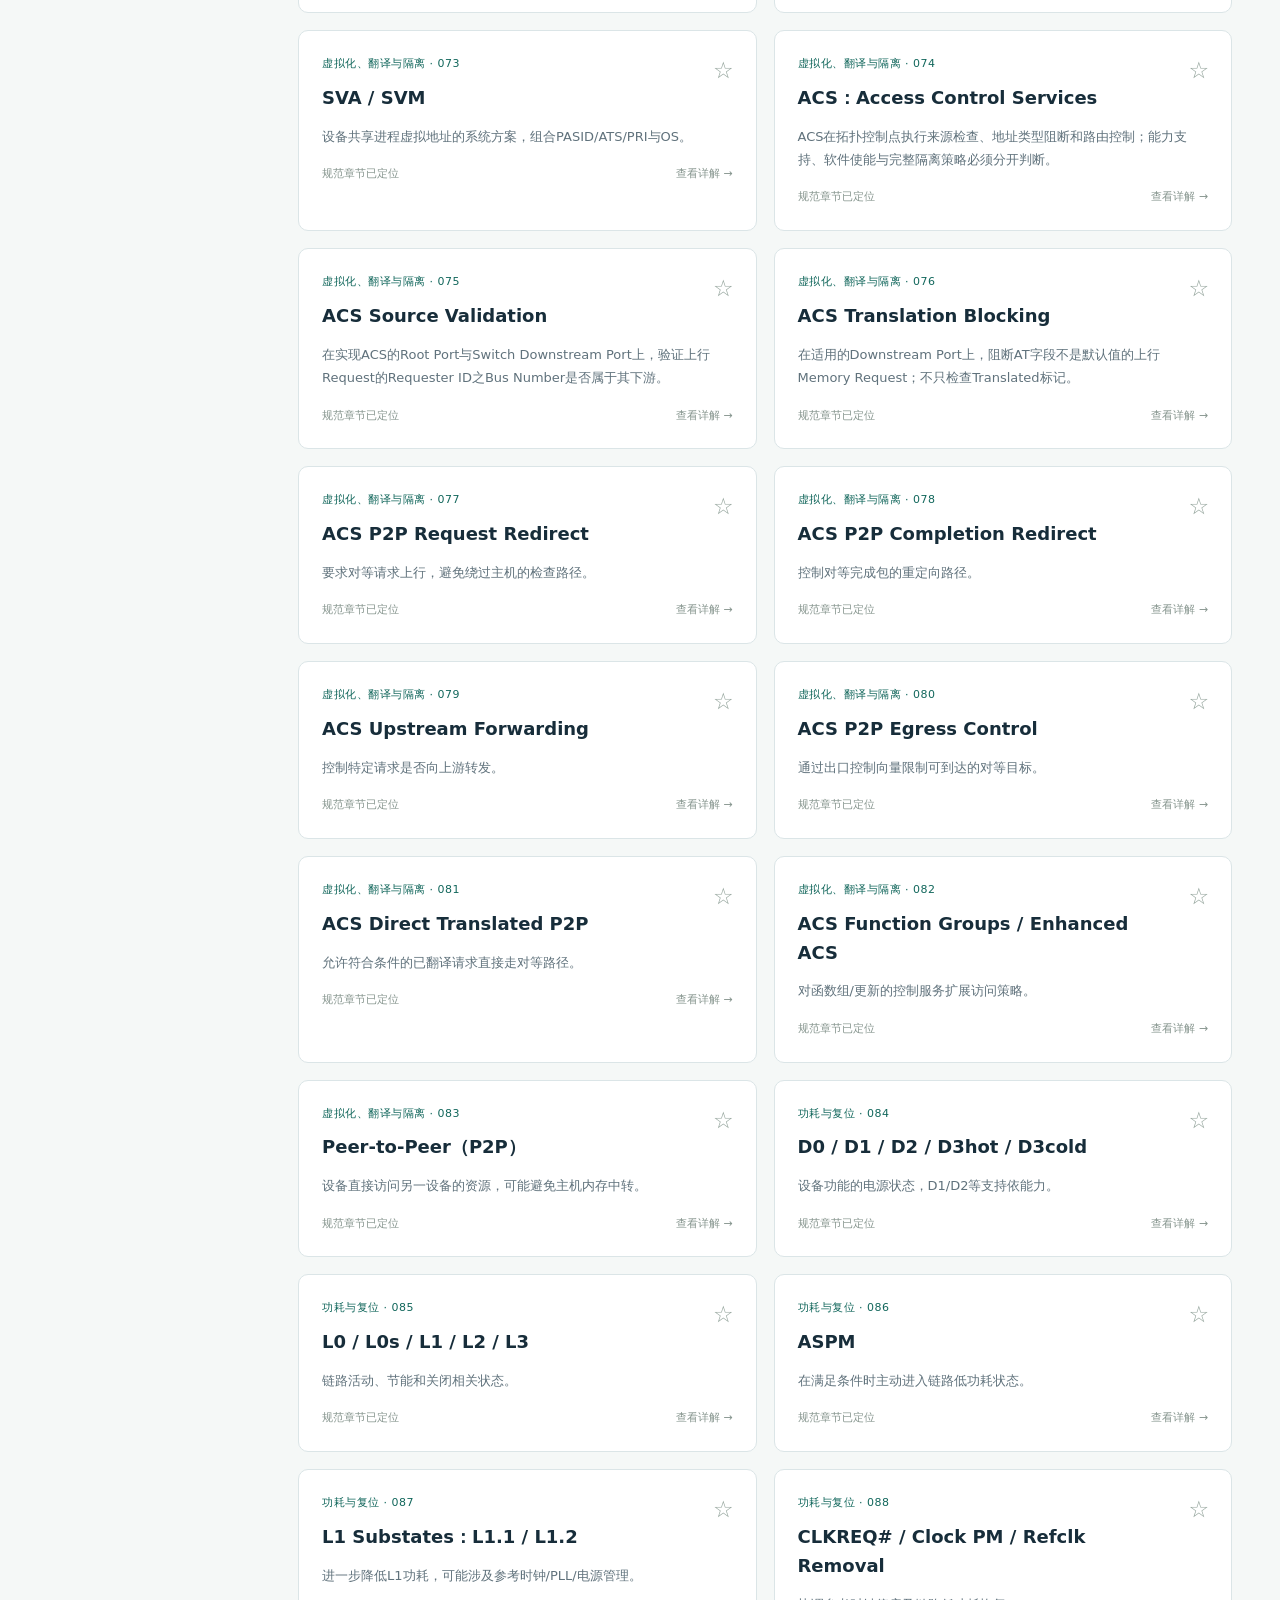
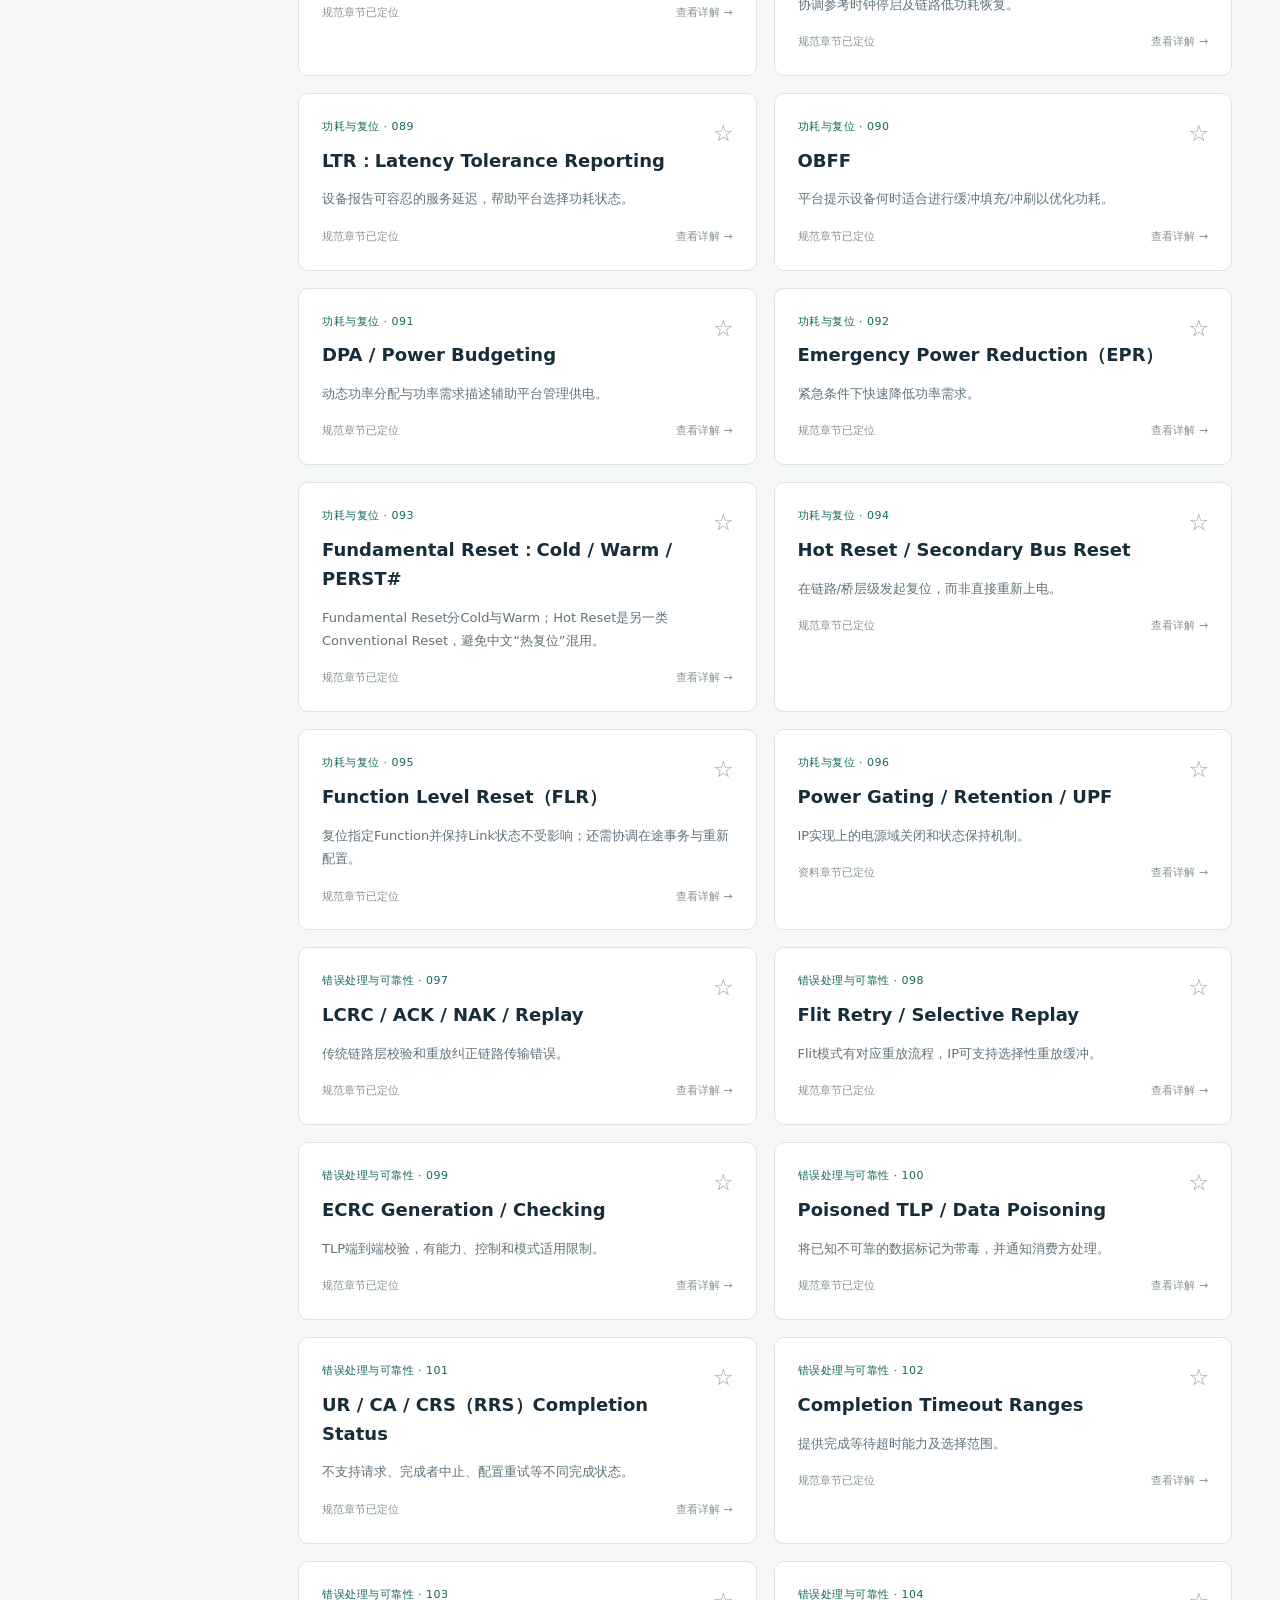
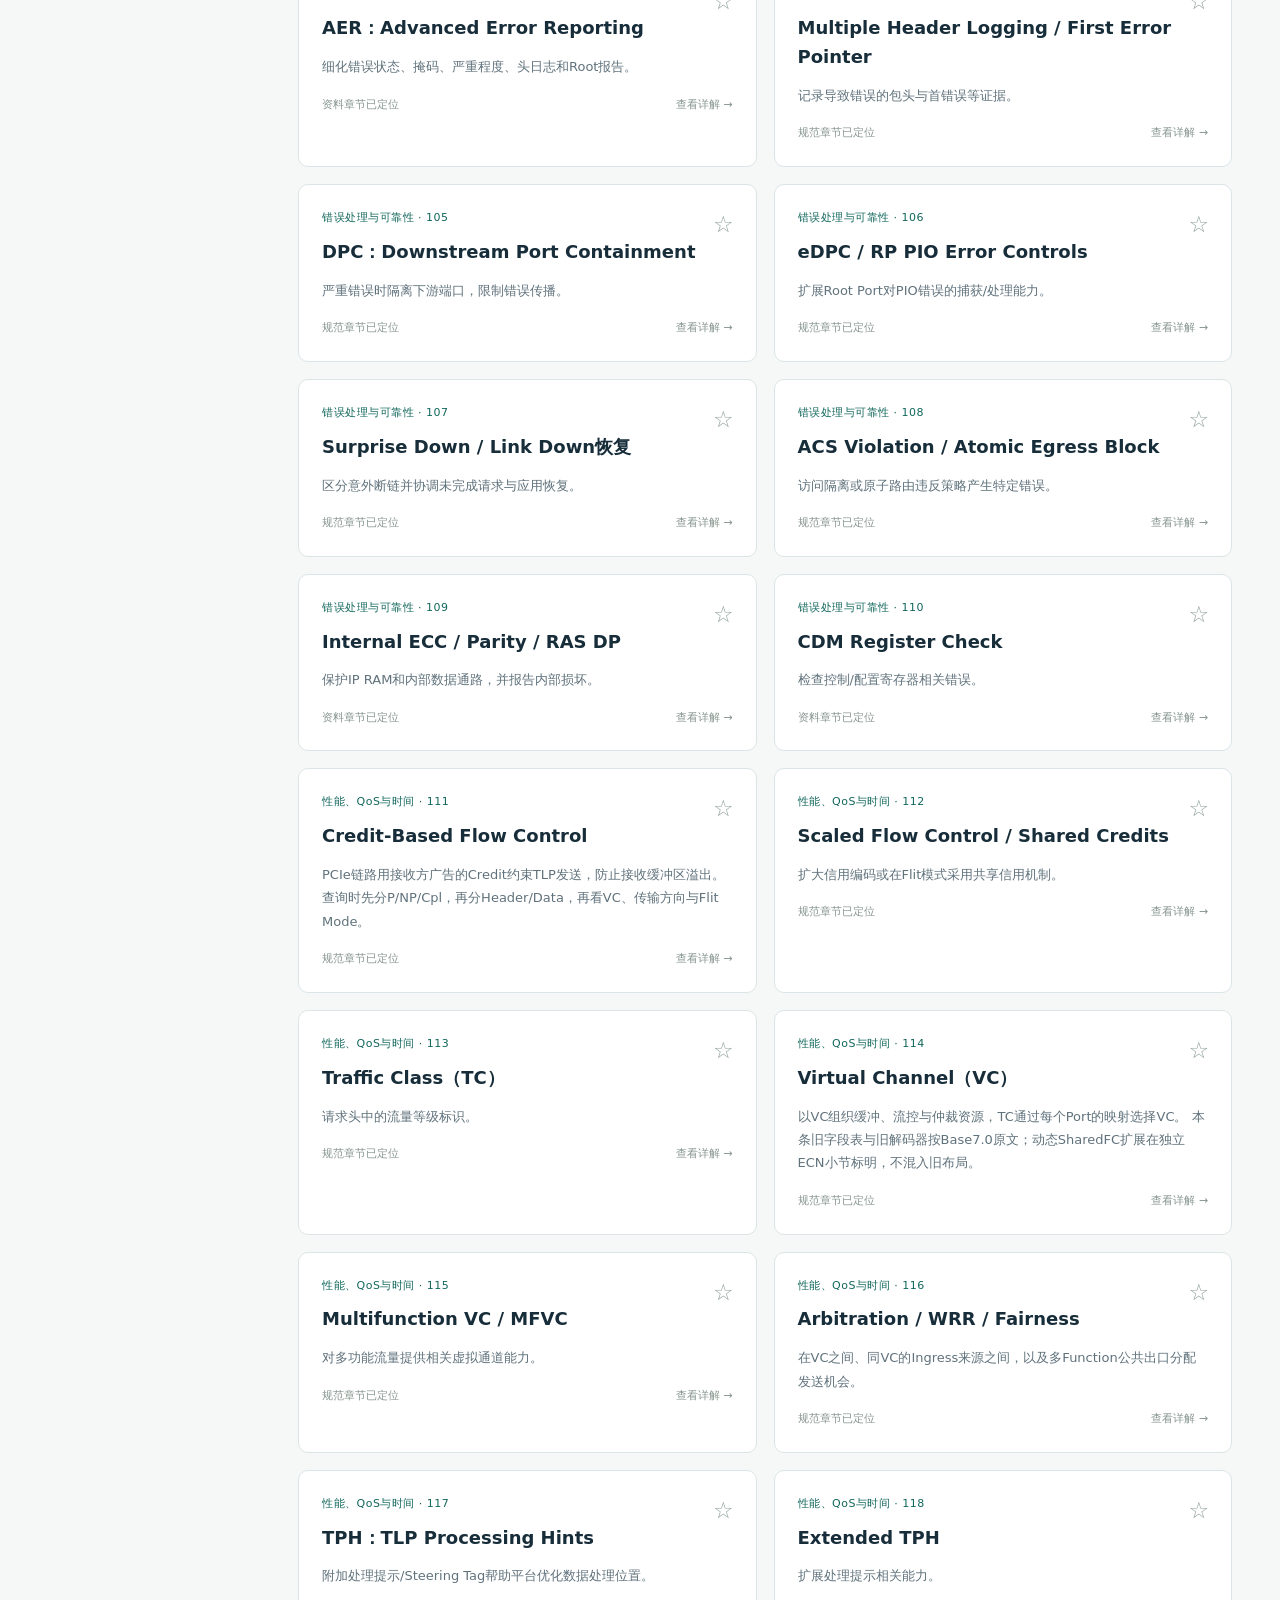
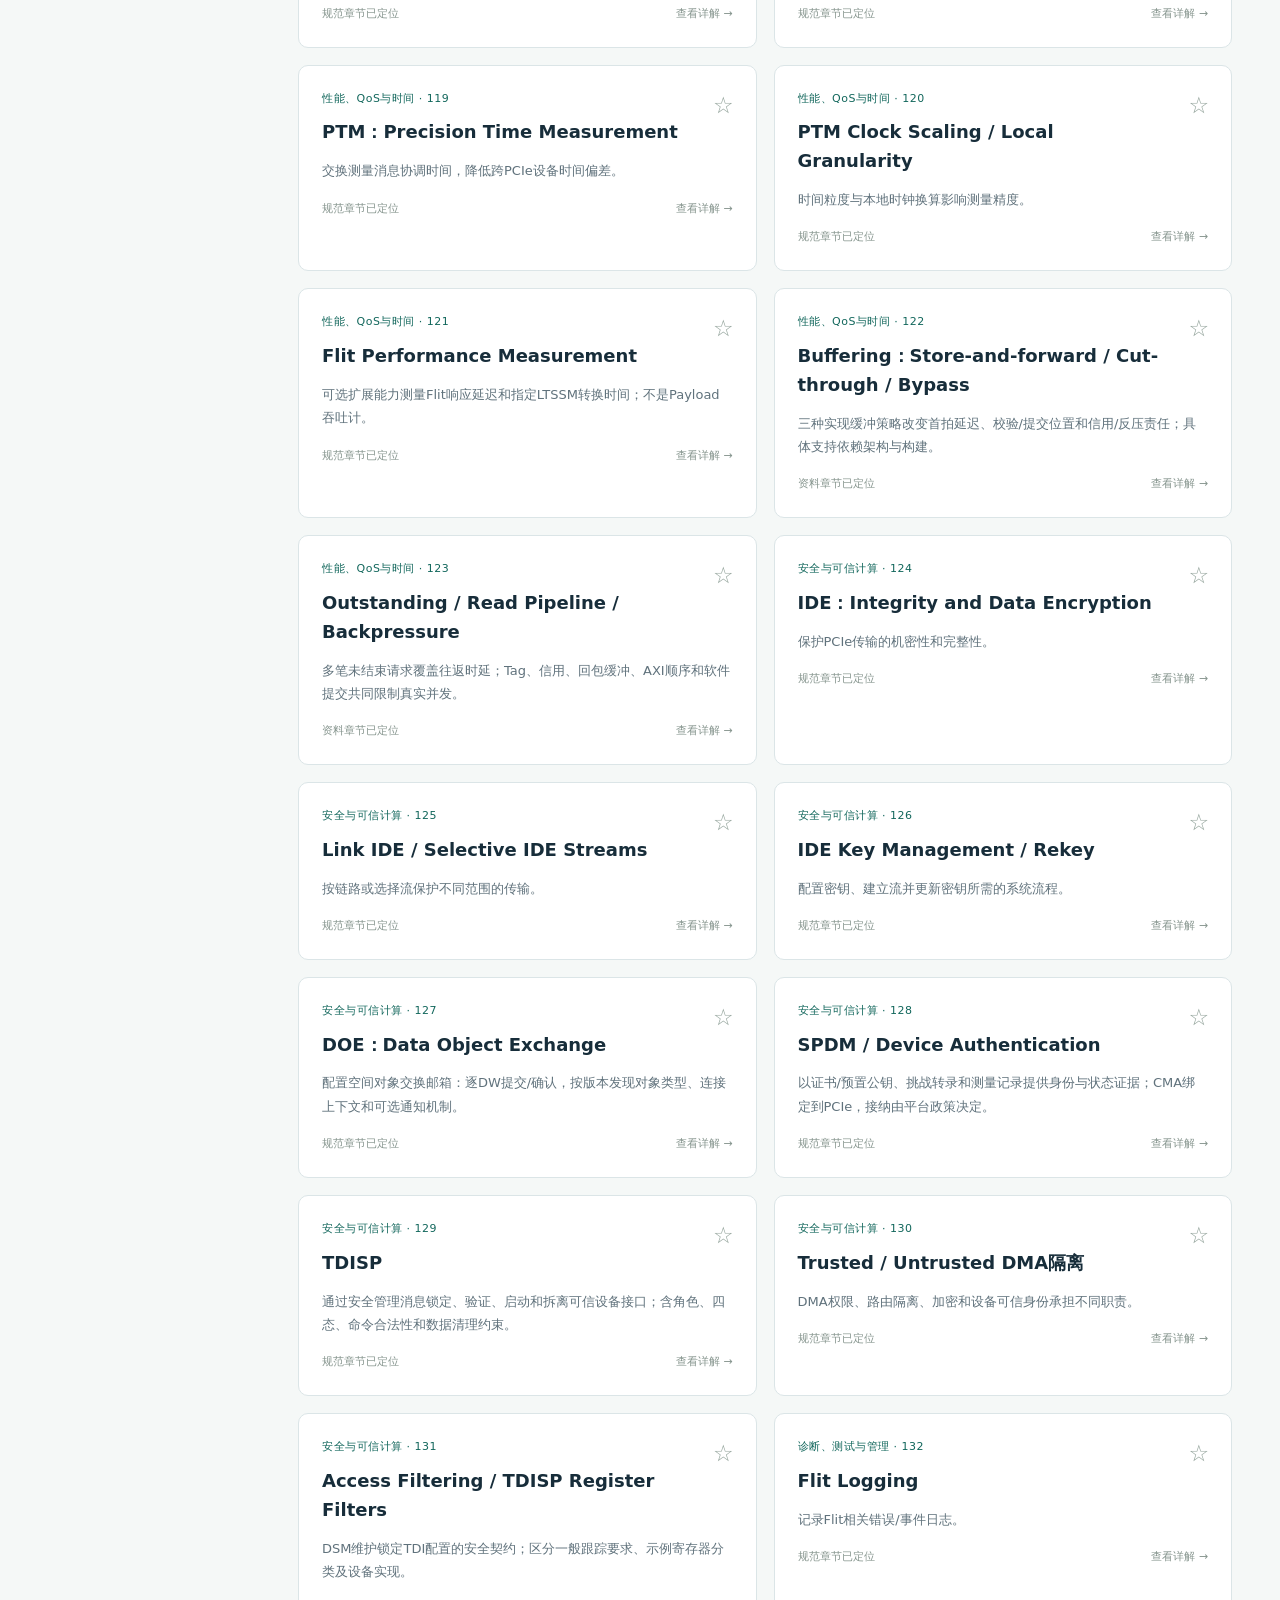
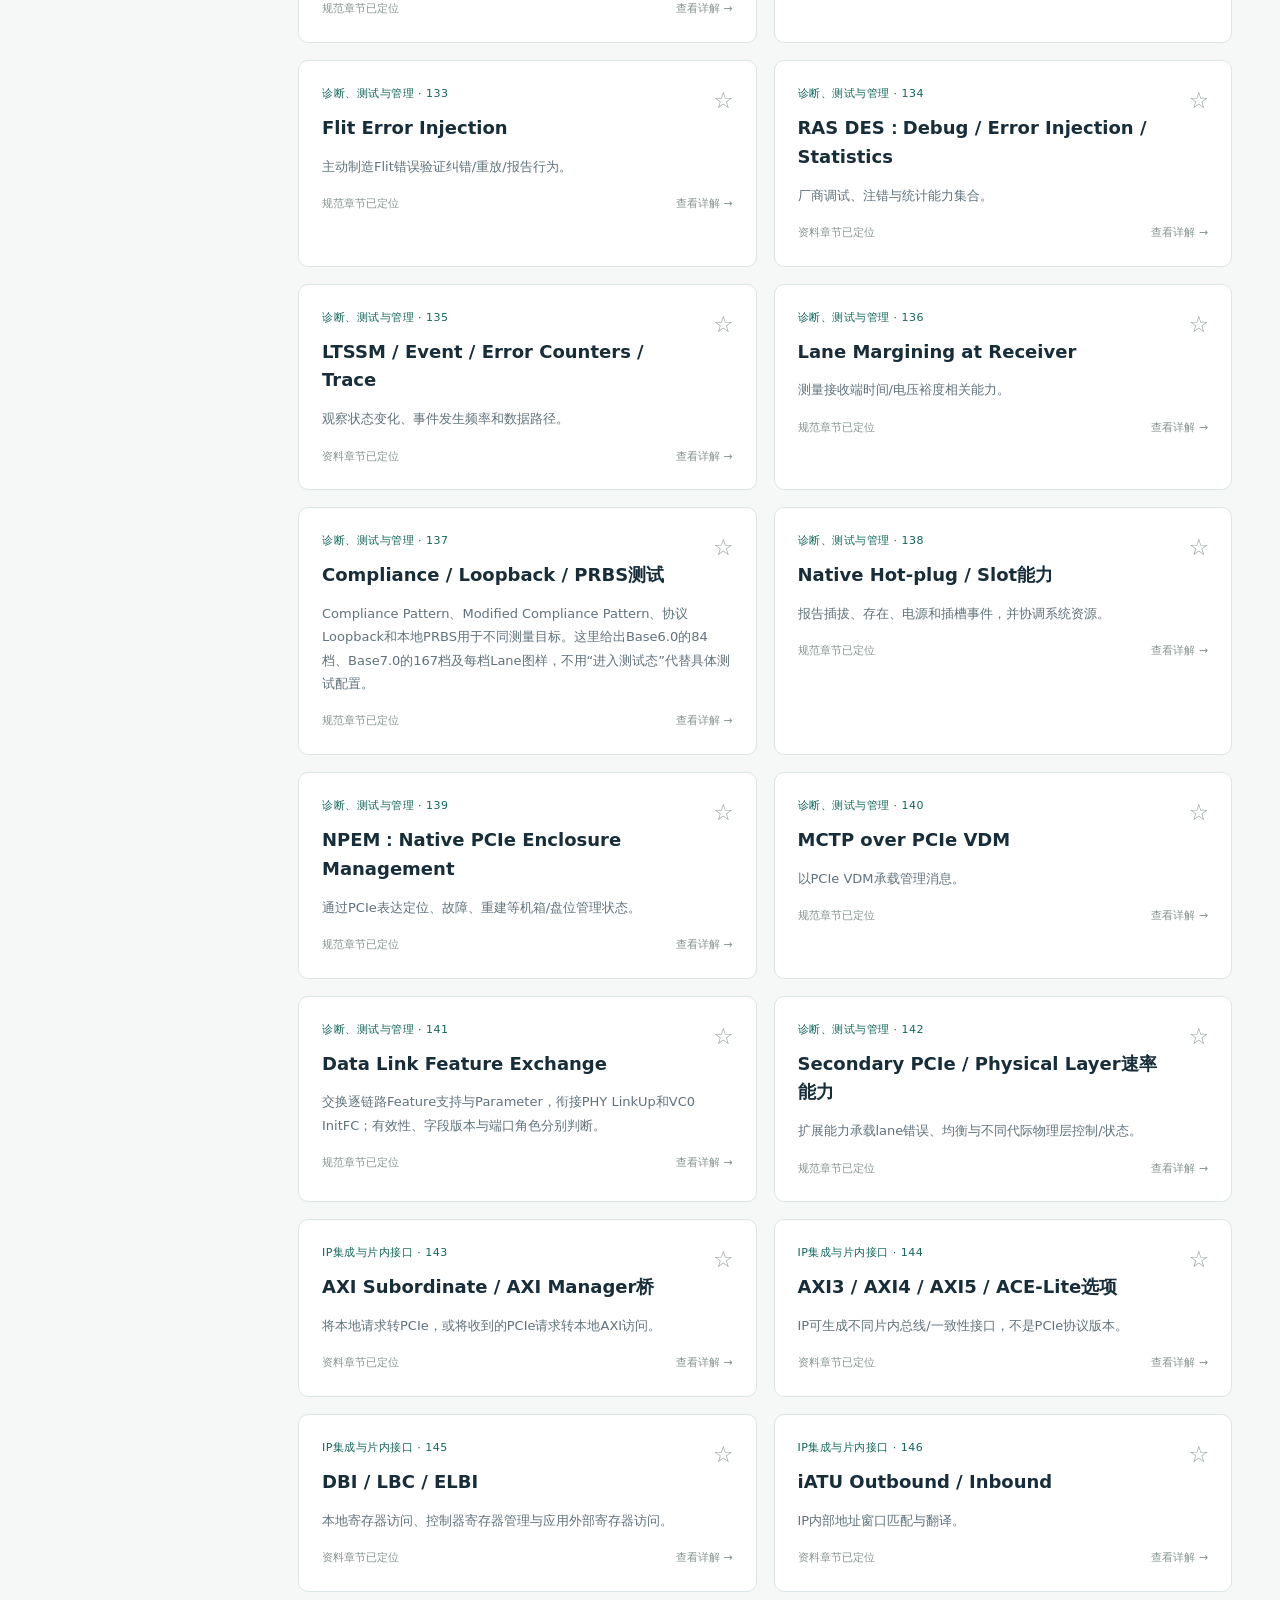
==== commit ab6a4282: "R221 connect NFM replay acknowledgements with cumulative credit ledgers" ====
--- a/docs/index.html
+++ b/docs/index.html
@@ -4,4 +4,4 @@
 <div class="shell"><header class="topbar"><a class="mobile-brand" href="#home">PCIe Study</a><label class="search-wrap"><span>⌕</span><input id="search" type="search" placeholder="搜索状态、字段、Credit、功能或章节…" autocomplete="off" aria-label="搜索知识库"><kbd>/</kbd></label><span id="edition">学习笔记</span><nav class="quick-nav" aria-label="快捷导航"><a href="#home">功能</a><a href="#lookup">细节</a><a href="#packets">包图</a><a href="#phy">PHY</a><a href="#generations">Gen1～Gen7</a><a href="#audit">自查</a><a href="#references">资料</a></nav></header><main id="content" tabindex="-1"></main><footer>独立学习笔记 · 说明与规范原文有区别 · 版本和角色限制以对应规范为准</footer></div>
 <dialog id="pdf-dialog"><form method="dialog"><button class="dialog-close" aria-label="关闭">×</button></form><h2>定位本地协议原文</h2><p id="pdf-reference"></p><p class="muted">选择你已有的对应 PDF。文件只在当前浏览器中使用，不上传到网站或 GitHub；刷新页面后需要重新选择。页码跳转由浏览器 PDF 阅读器支持。</p><label class="file-label">选择本地 PDF <input id="pdf-file" type="file" accept="application/pdf,.pdf"></label><div id="pdf-open" aria-live="polite"></div></dialog>
 <button id="back-to-top" class="back-to-top" type="button" aria-label="回到页面顶部" title="回到页面顶部"><span aria-hidden="true">↑</span> 回到顶部</button>
-<div id="toast" role="status" aria-live="polite"></div><script src="data.js?v=9d746ff967a679c1"></script><script src="features-data.js?v=39a562614ab13218"></script><script src="coverage-data.js?v=40a34539fcff613c"></script><script src="app.js?v=c5eaa6ae94859ca9"></script></body></html>
+<div id="toast" role="status" aria-live="polite"></div><script src="data.js?v=7db07b3028a3fe45"></script><script src="features-data.js?v=cc3d17013521f743"></script><script src="coverage-data.js?v=0f0c6df9fdea66d0"></script><script src="app.js?v=c5eaa6ae94859ca9"></script></body></html>
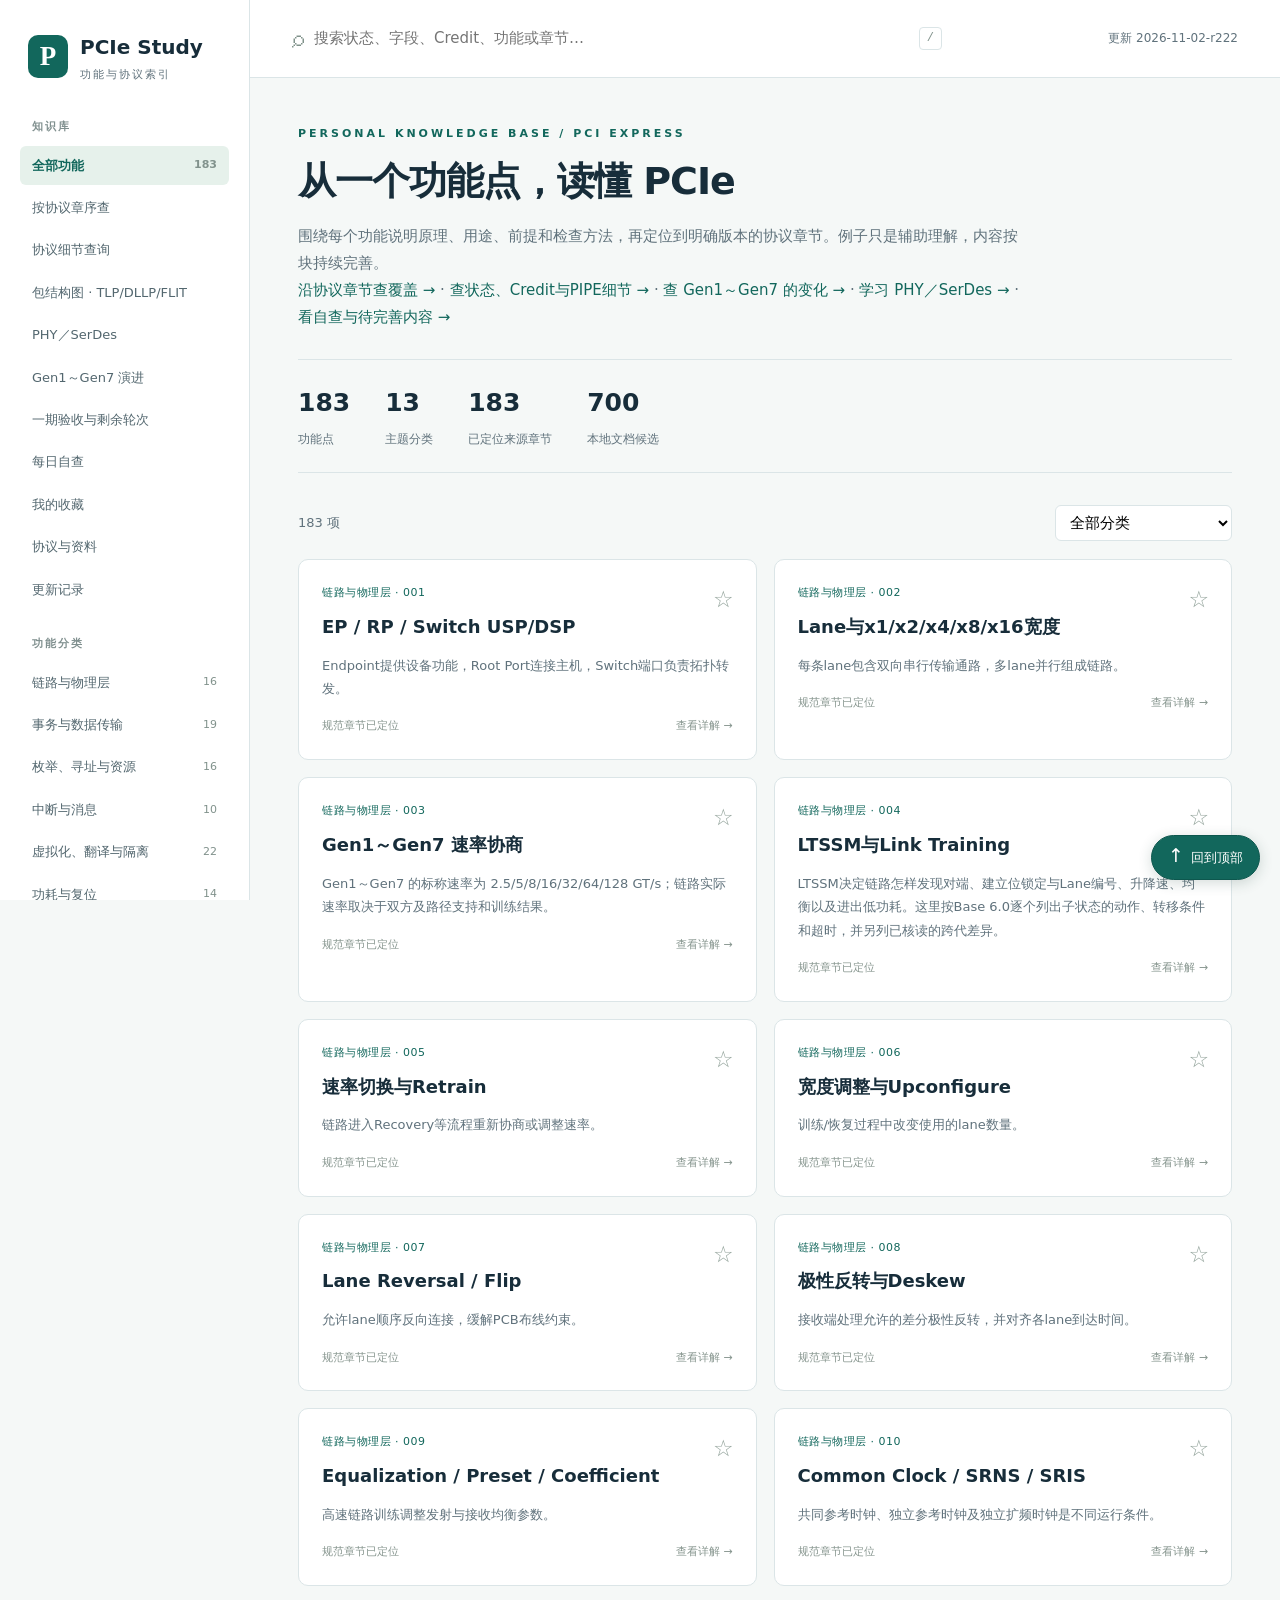
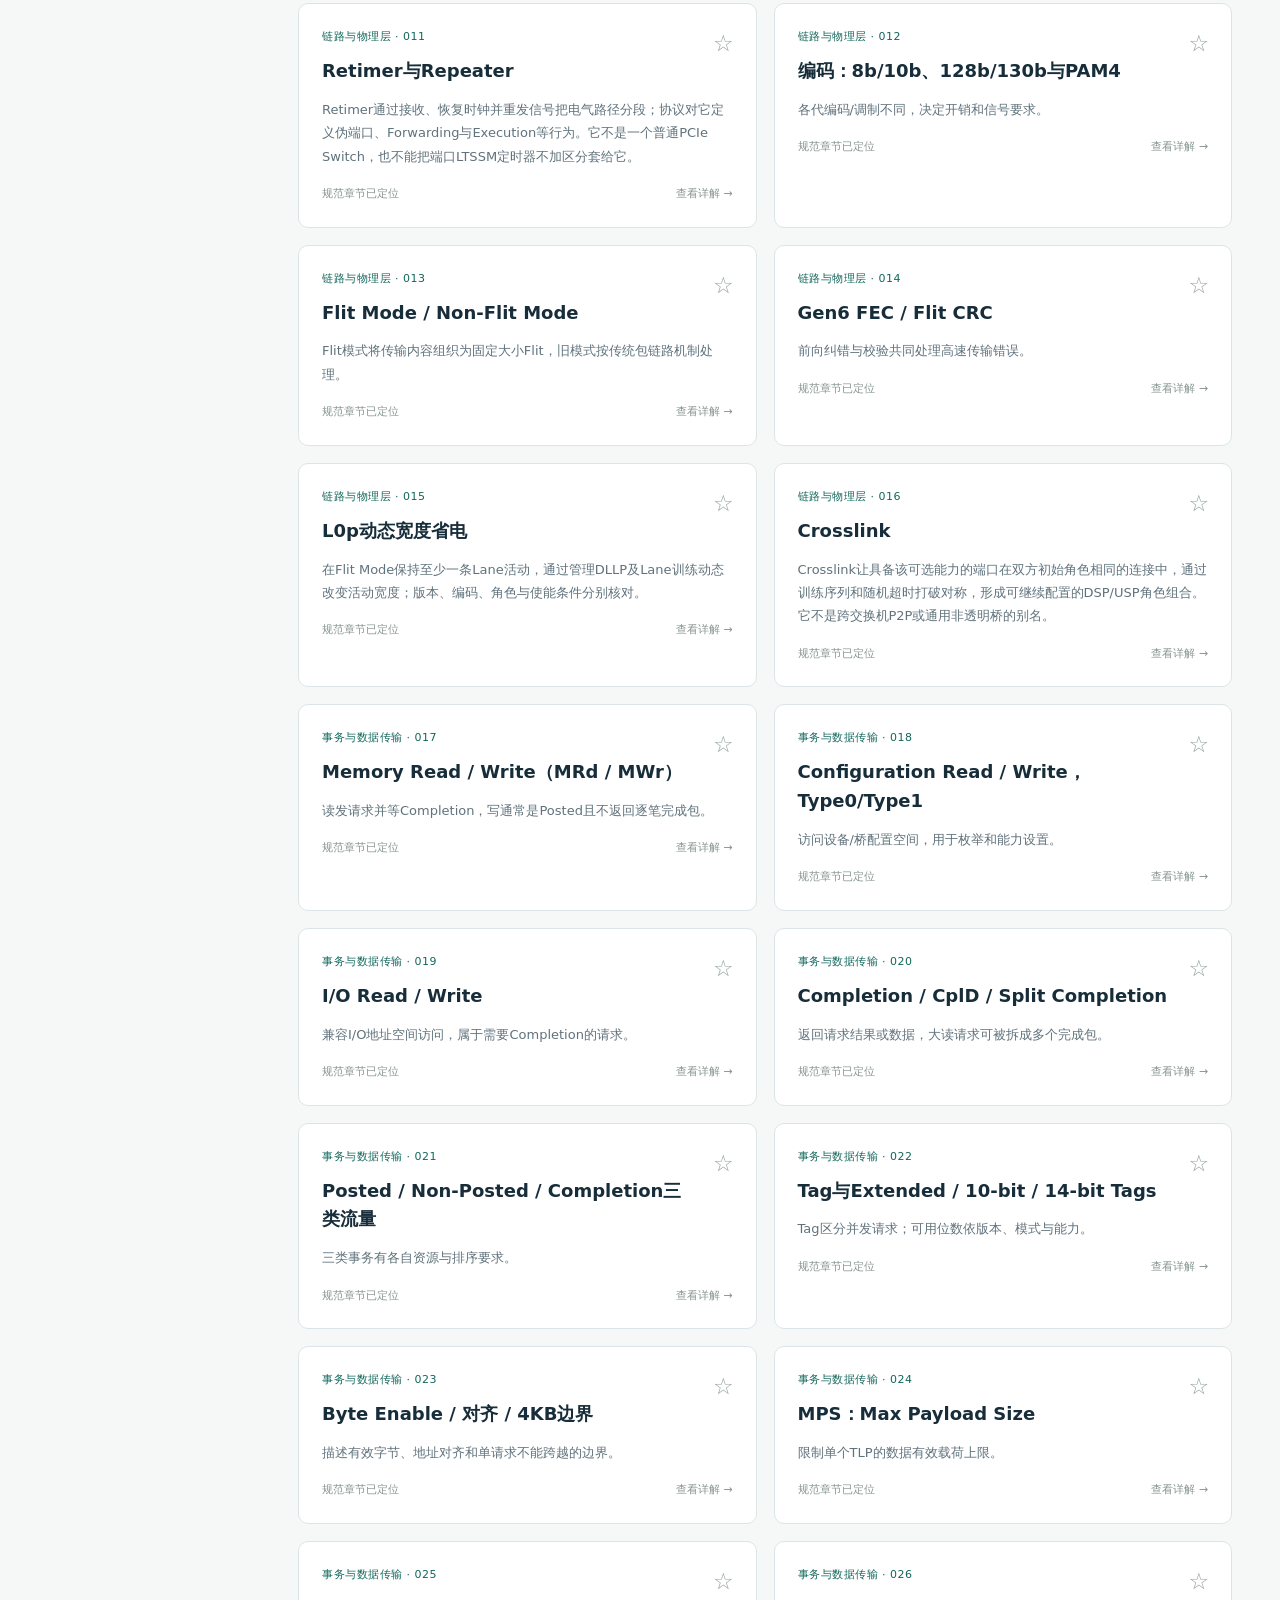
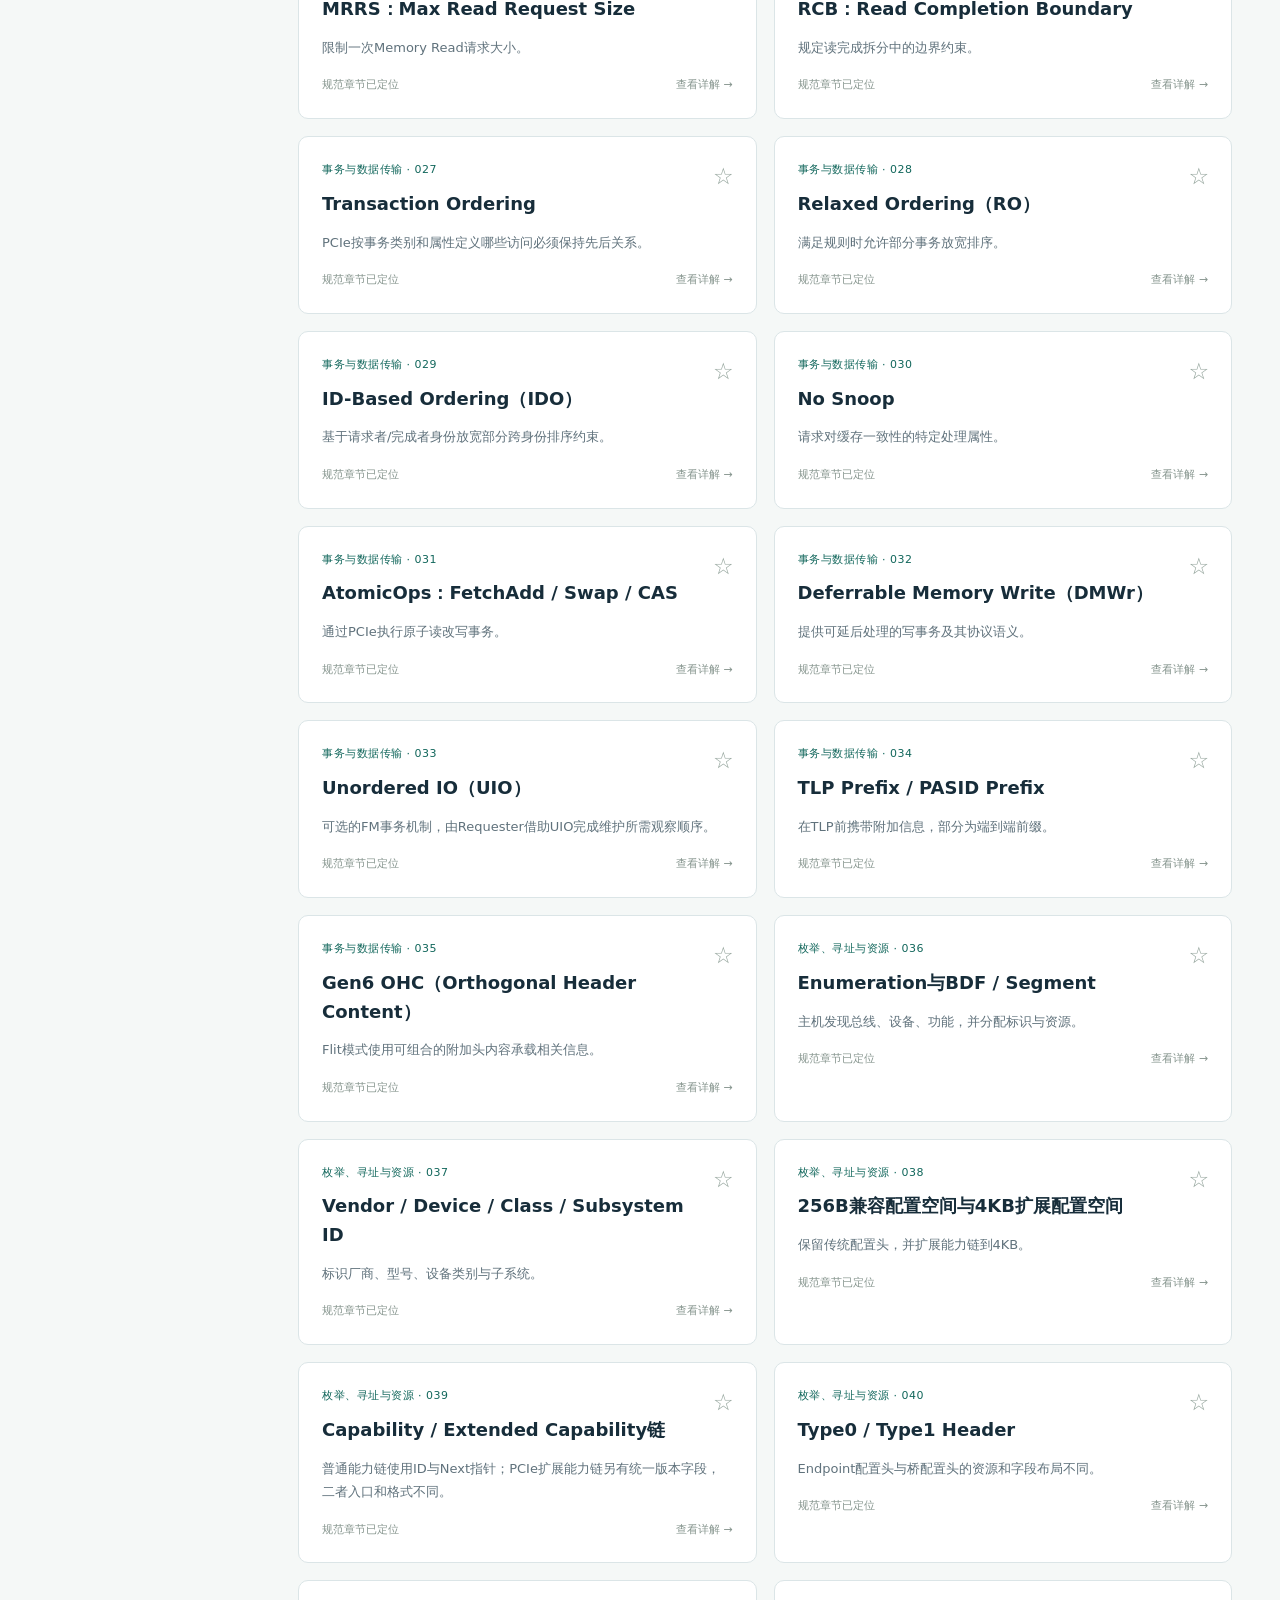
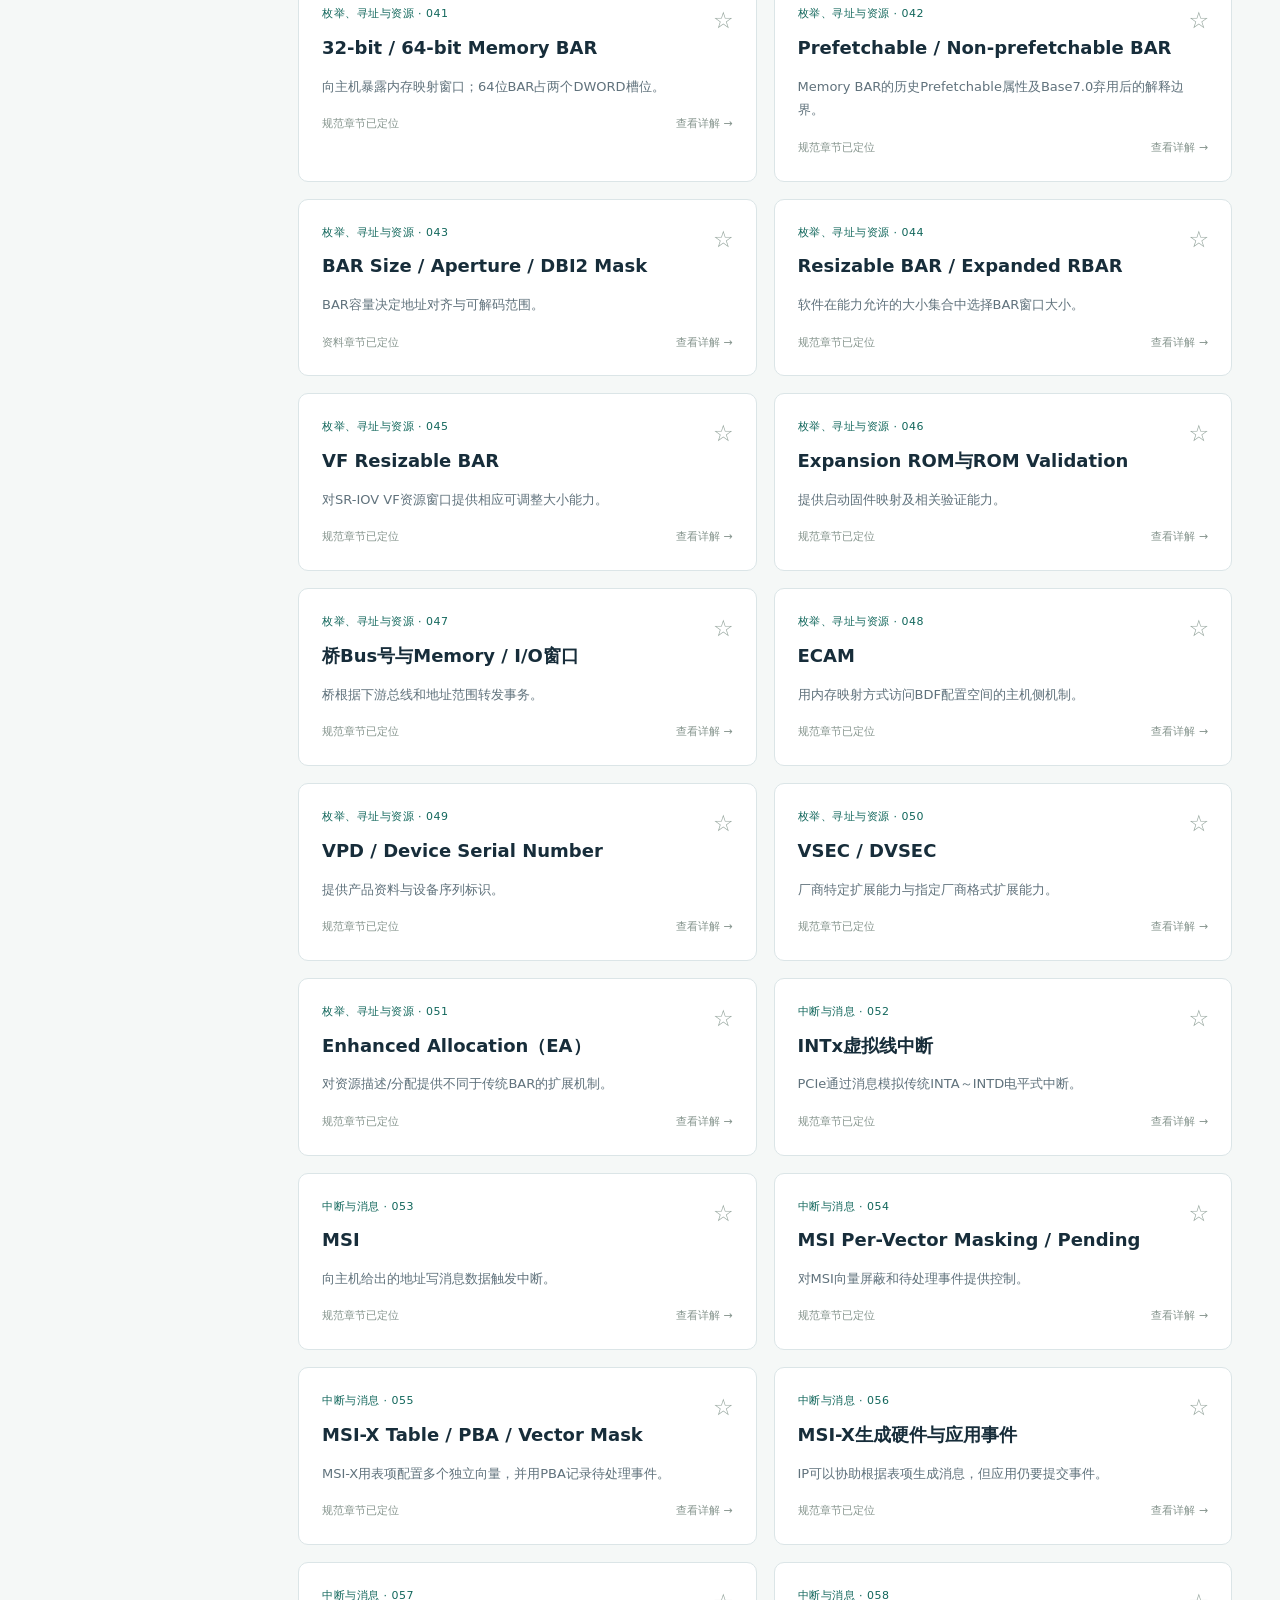
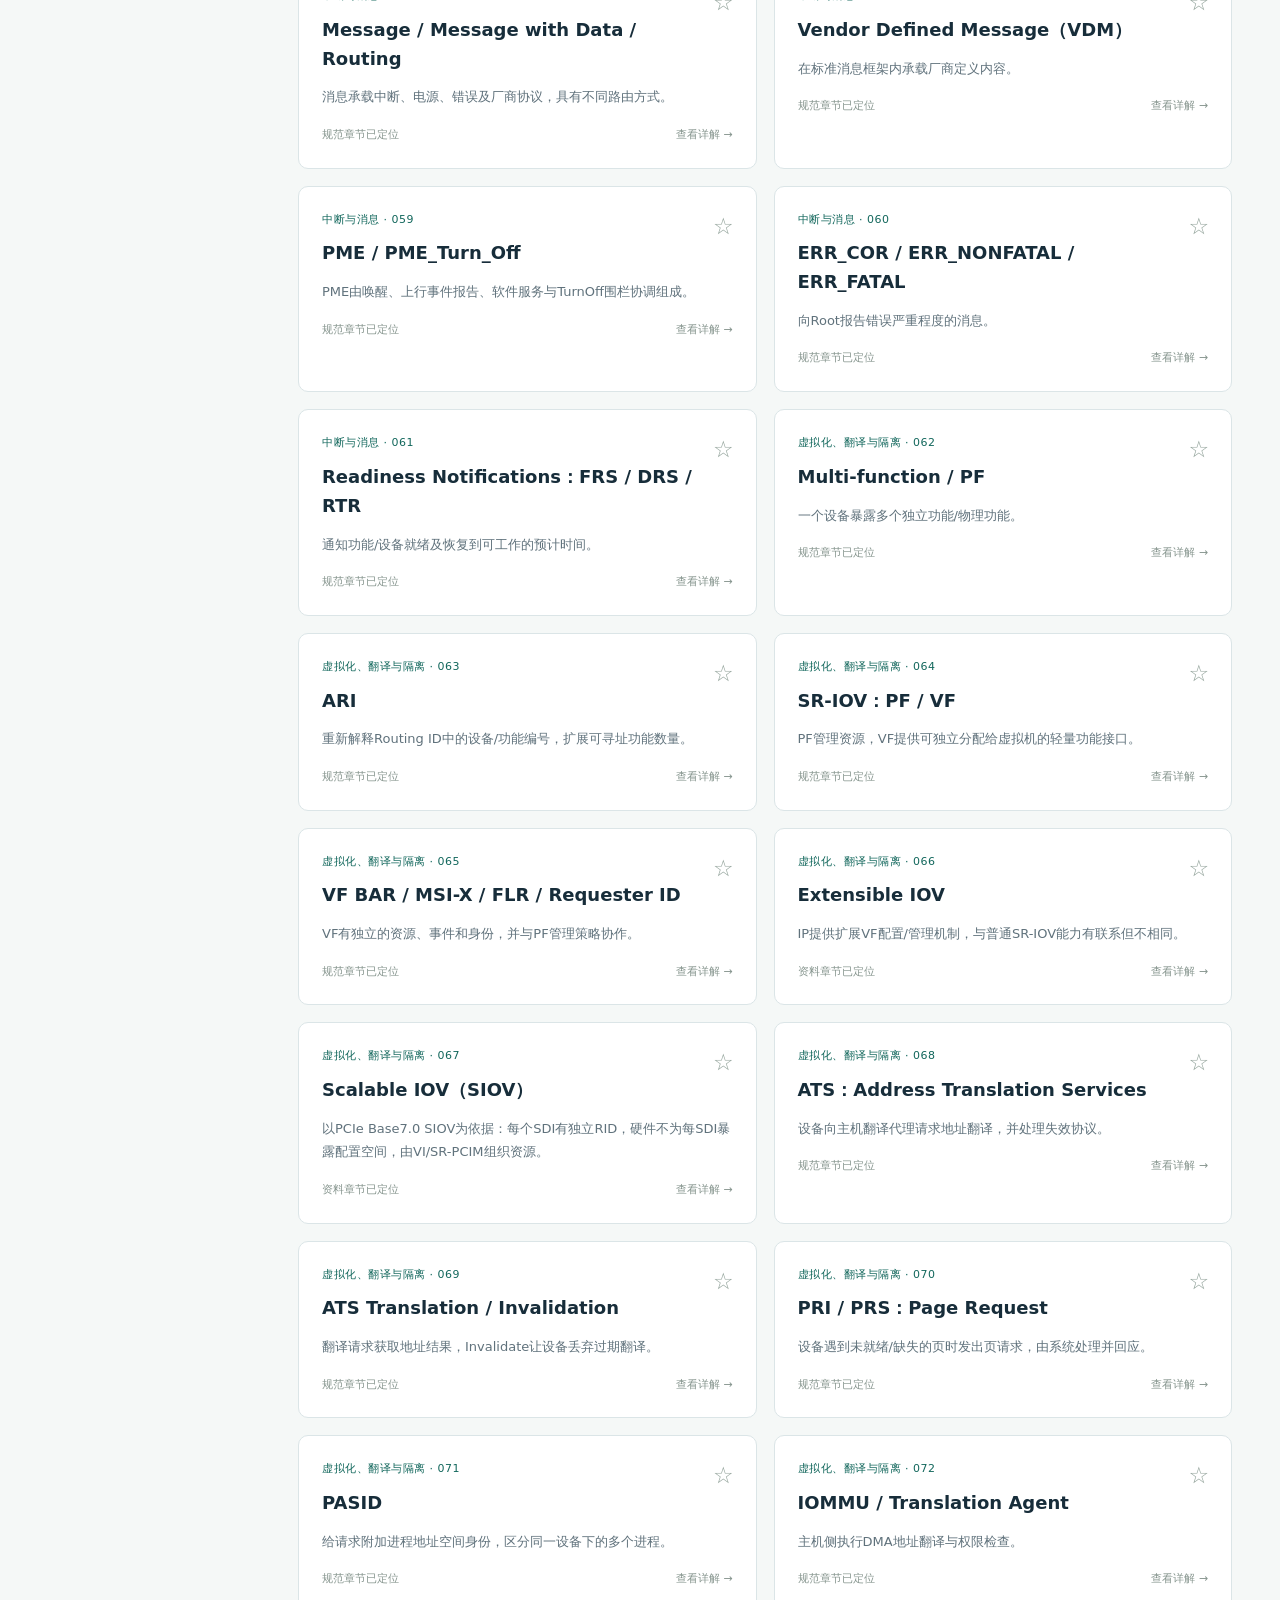
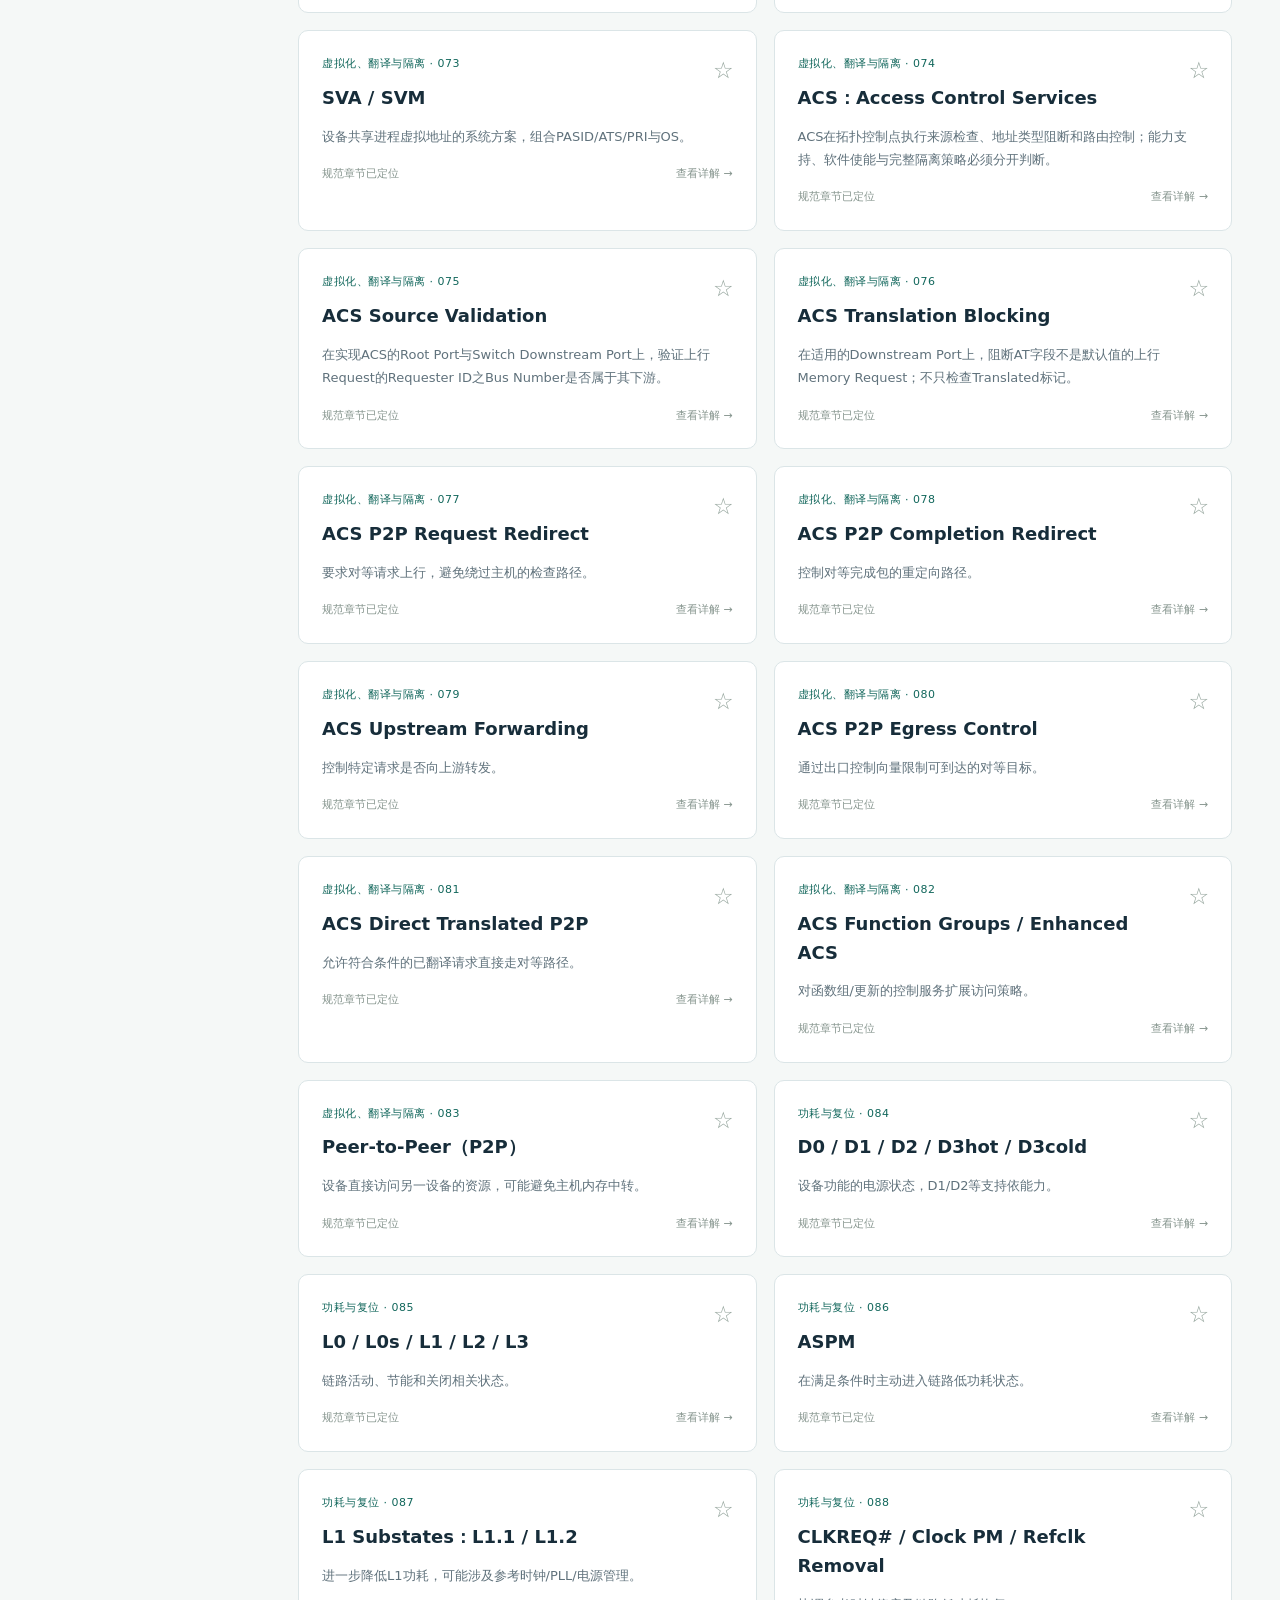
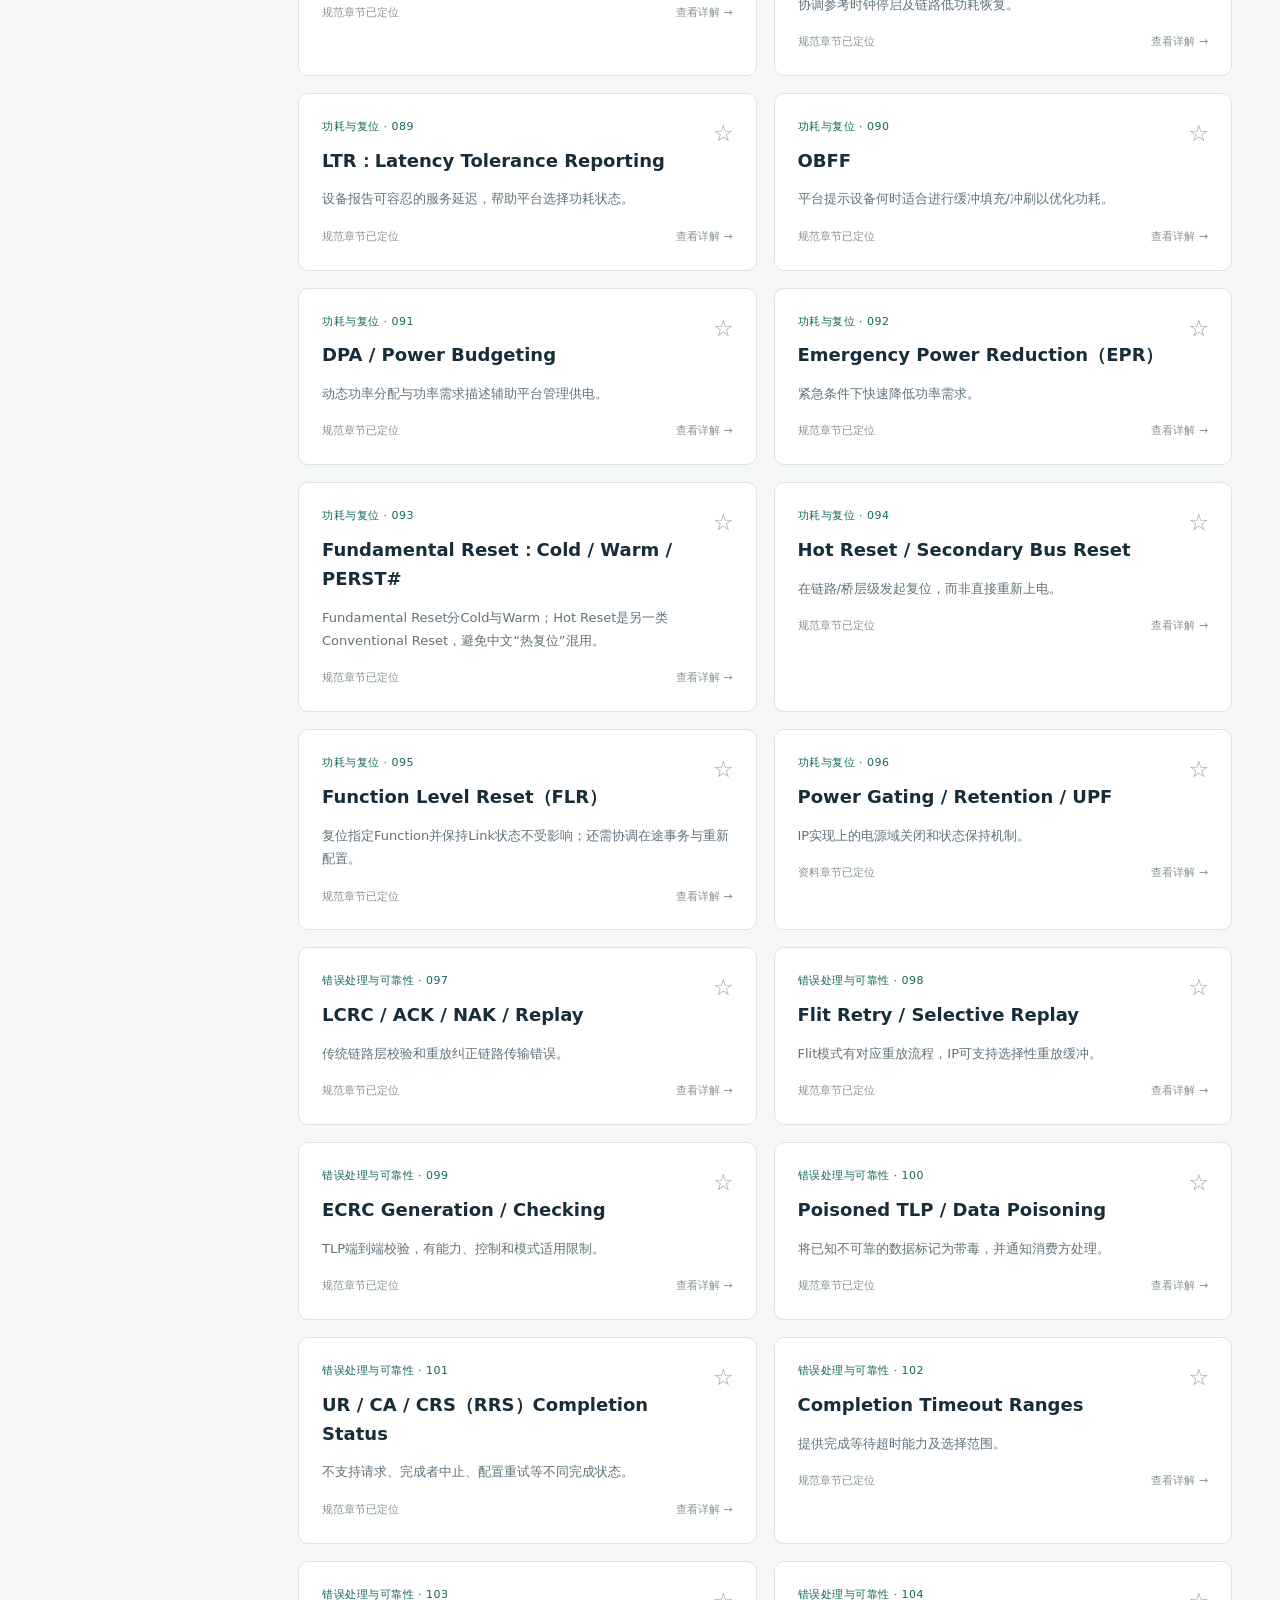
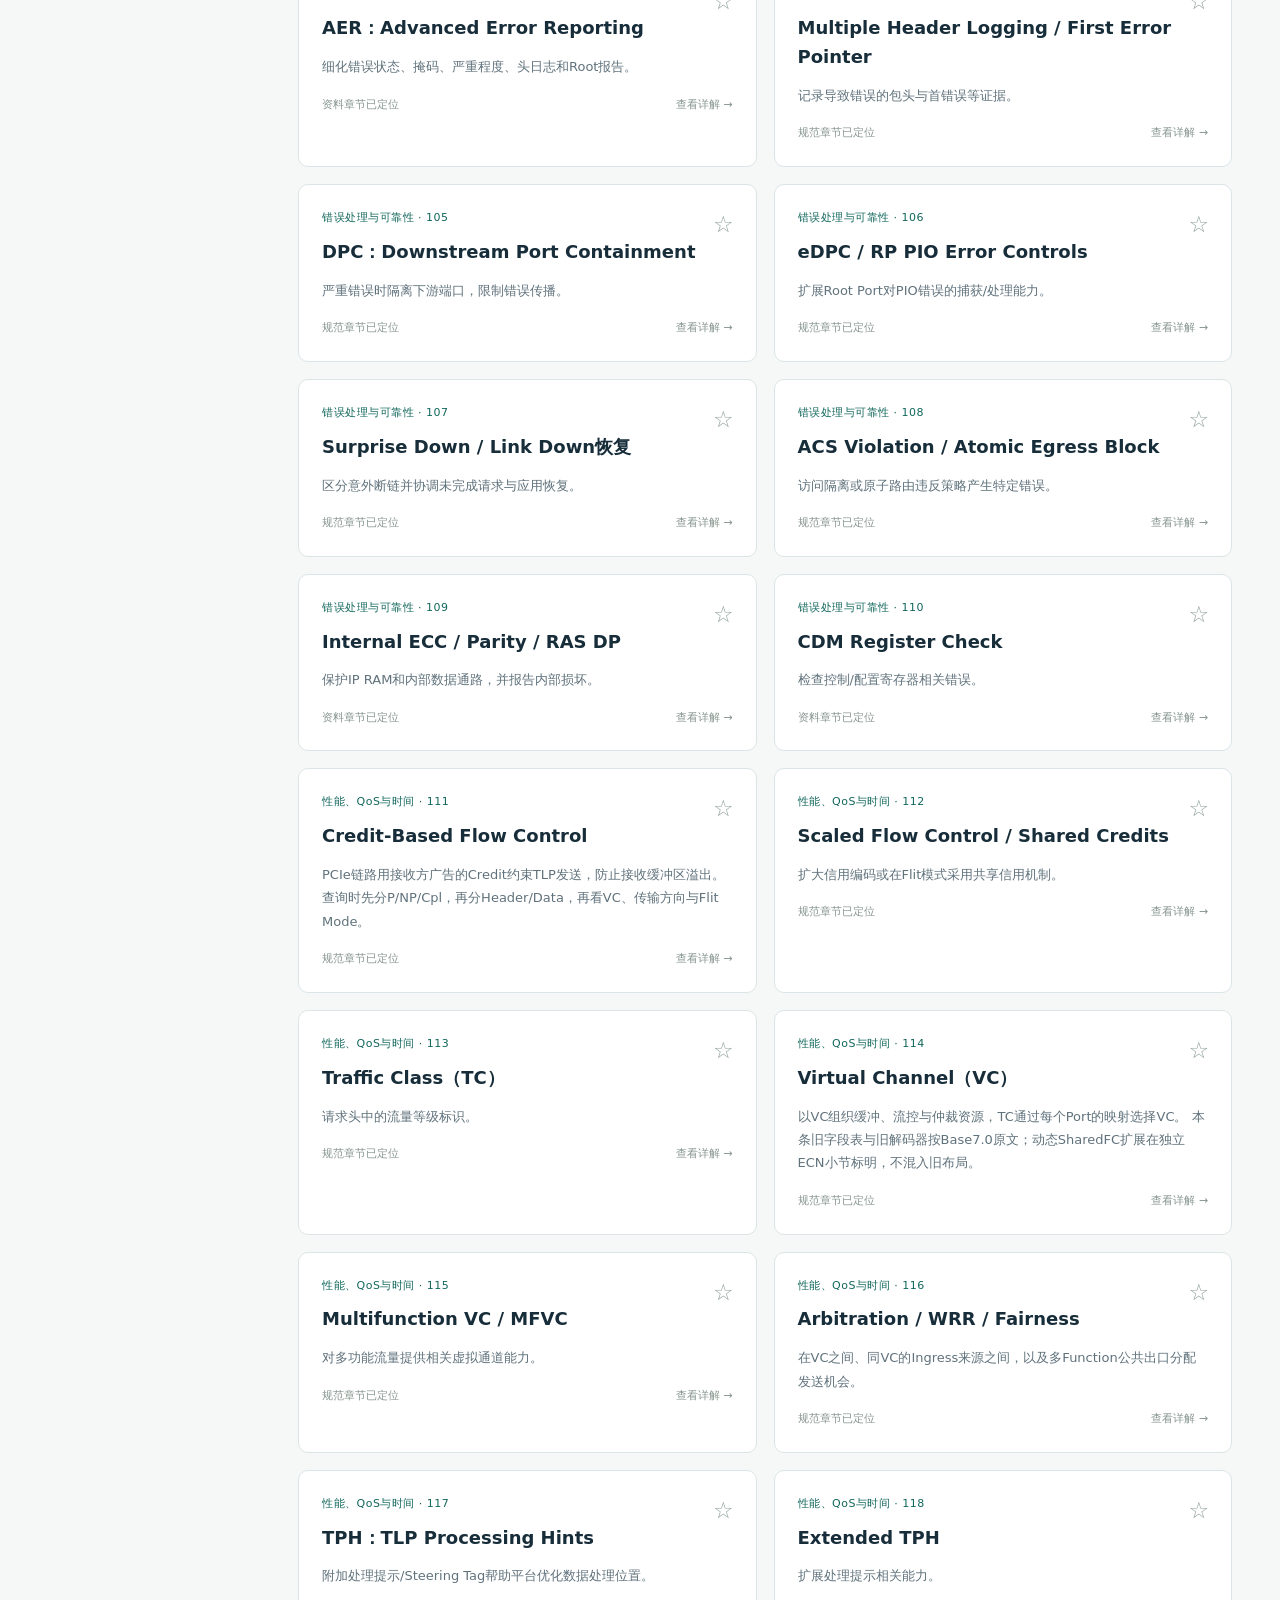
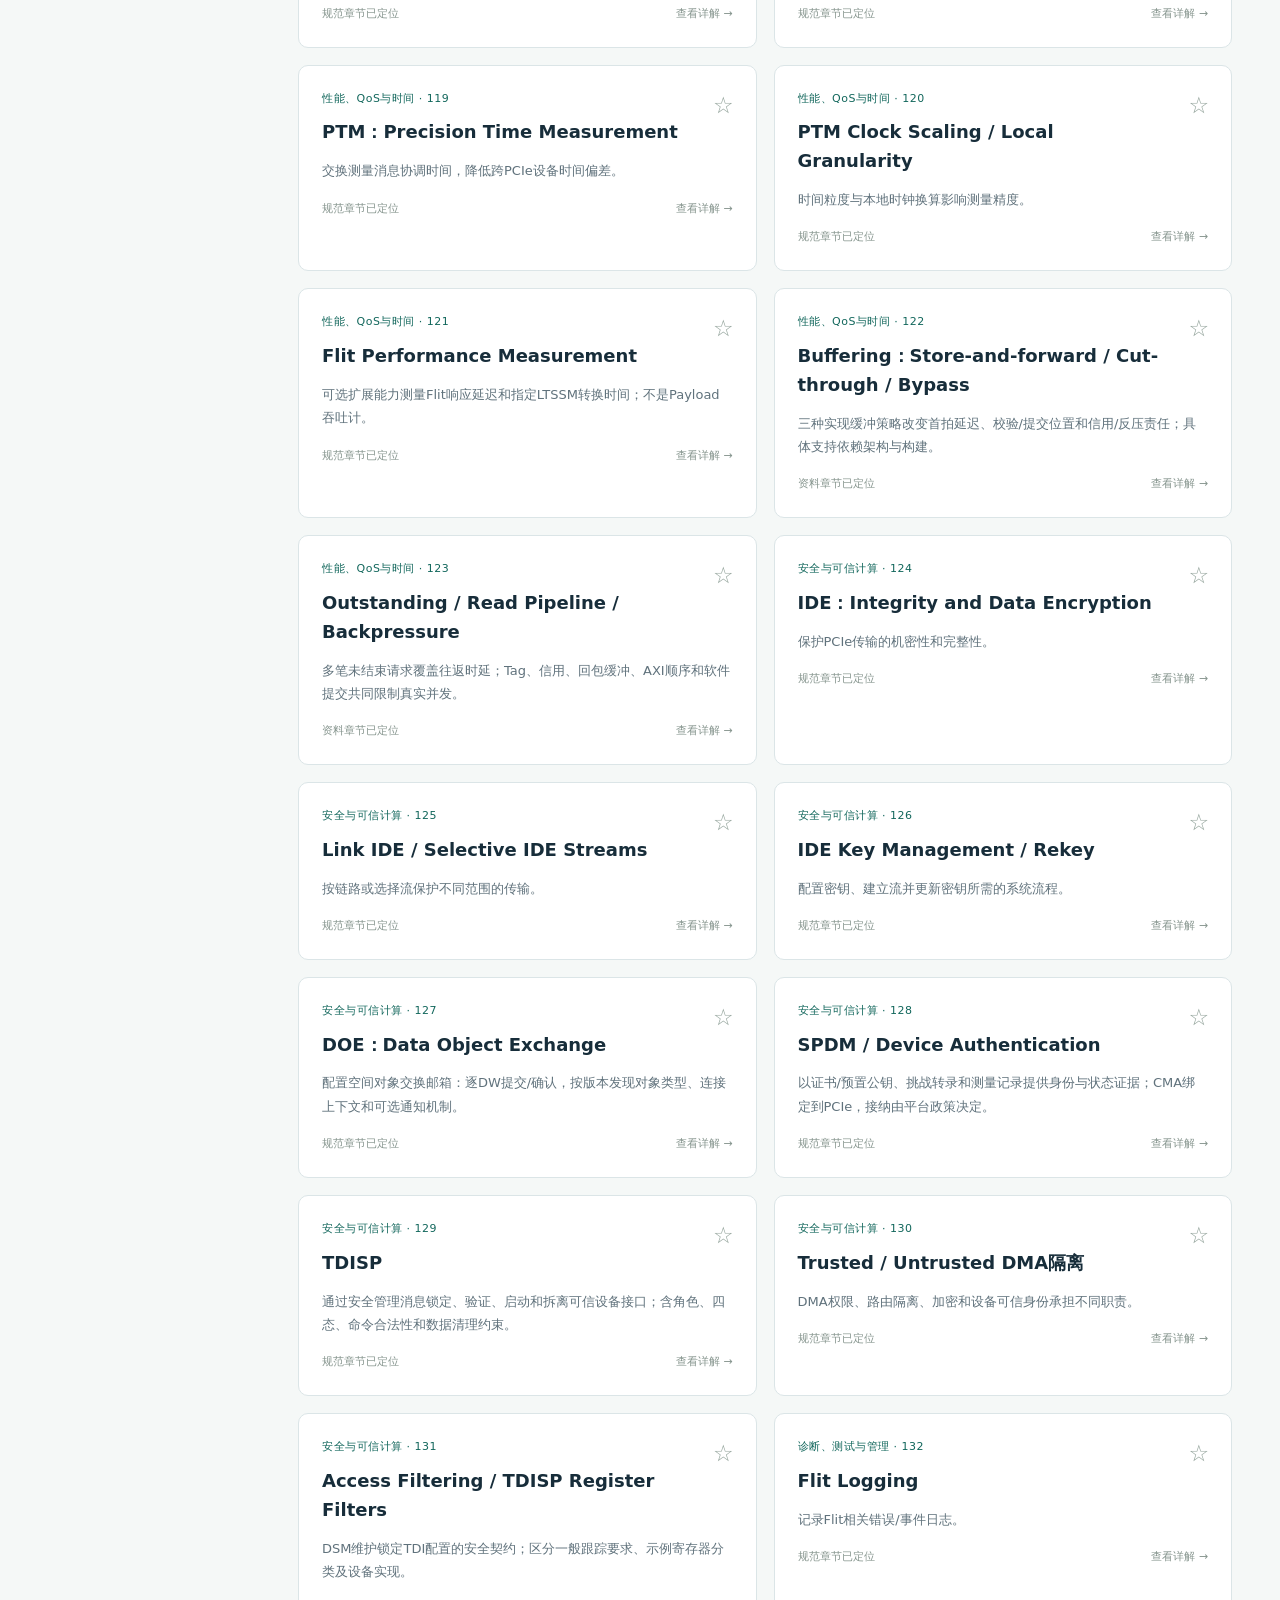
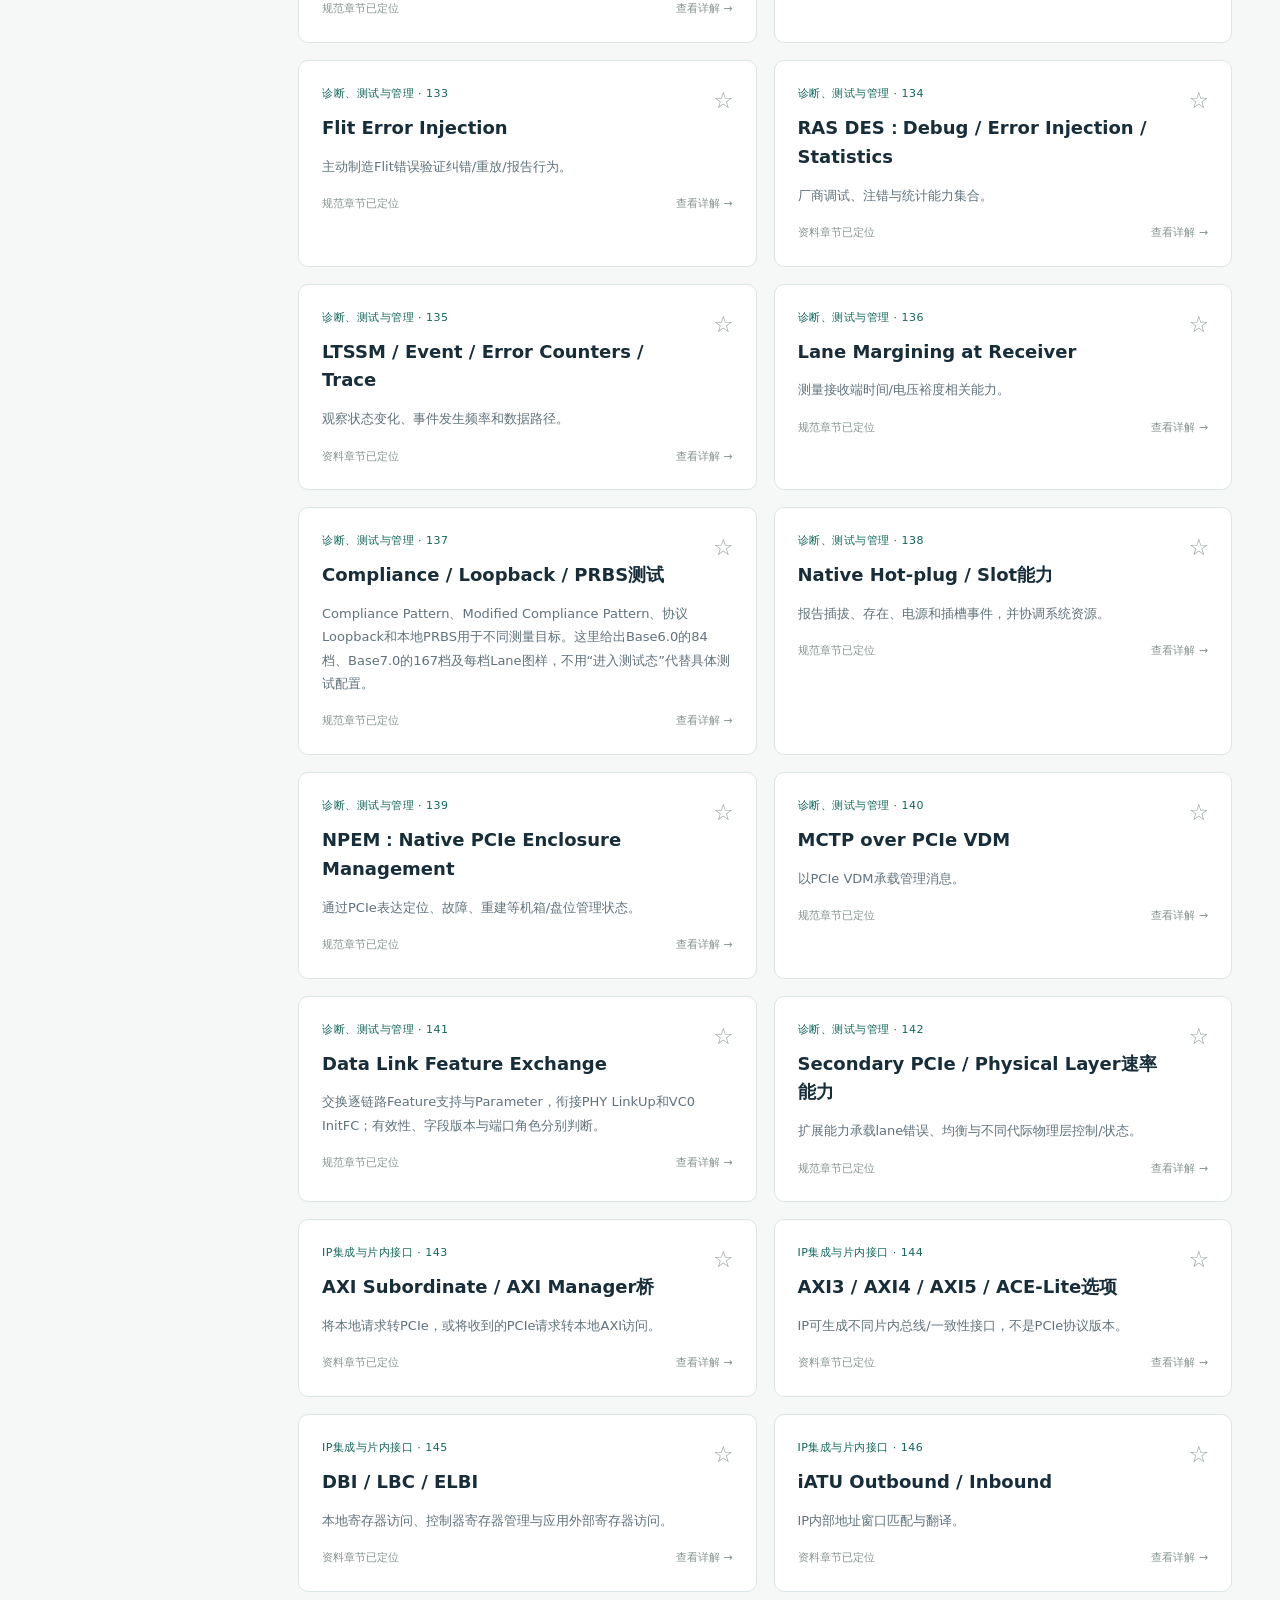
==== commit 788fa663: "R222 review four rounds and link maintenance outcomes to stable details" ====
--- a/docs/index.html
+++ b/docs/index.html
@@ -4,4 +4,4 @@
 <div class="shell"><header class="topbar"><a class="mobile-brand" href="#home">PCIe Study</a><label class="search-wrap"><span>⌕</span><input id="search" type="search" placeholder="搜索状态、字段、Credit、功能或章节…" autocomplete="off" aria-label="搜索知识库"><kbd>/</kbd></label><span id="edition">学习笔记</span><nav class="quick-nav" aria-label="快捷导航"><a href="#home">功能</a><a href="#lookup">细节</a><a href="#packets">包图</a><a href="#phy">PHY</a><a href="#generations">Gen1～Gen7</a><a href="#audit">自查</a><a href="#references">资料</a></nav></header><main id="content" tabindex="-1"></main><footer>独立学习笔记 · 说明与规范原文有区别 · 版本和角色限制以对应规范为准</footer></div>
 <dialog id="pdf-dialog"><form method="dialog"><button class="dialog-close" aria-label="关闭">×</button></form><h2>定位本地协议原文</h2><p id="pdf-reference"></p><p class="muted">选择你已有的对应 PDF。文件只在当前浏览器中使用，不上传到网站或 GitHub；刷新页面后需要重新选择。页码跳转由浏览器 PDF 阅读器支持。</p><label class="file-label">选择本地 PDF <input id="pdf-file" type="file" accept="application/pdf,.pdf"></label><div id="pdf-open" aria-live="polite"></div></dialog>
 <button id="back-to-top" class="back-to-top" type="button" aria-label="回到页面顶部" title="回到页面顶部"><span aria-hidden="true">↑</span> 回到顶部</button>
-<div id="toast" role="status" aria-live="polite"></div><script src="data.js?v=7db07b3028a3fe45"></script><script src="features-data.js?v=cc3d17013521f743"></script><script src="coverage-data.js?v=0f0c6df9fdea66d0"></script><script src="app.js?v=c5eaa6ae94859ca9"></script></body></html>
+<div id="toast" role="status" aria-live="polite"></div><script src="data.js?v=4e56e6dc0d0e91d0"></script><script src="features-data.js?v=cc3d17013521f743"></script><script src="coverage-data.js?v=a69de27088731fec"></script><script src="app.js?v=40256f4174f4fa92"></script></body></html>
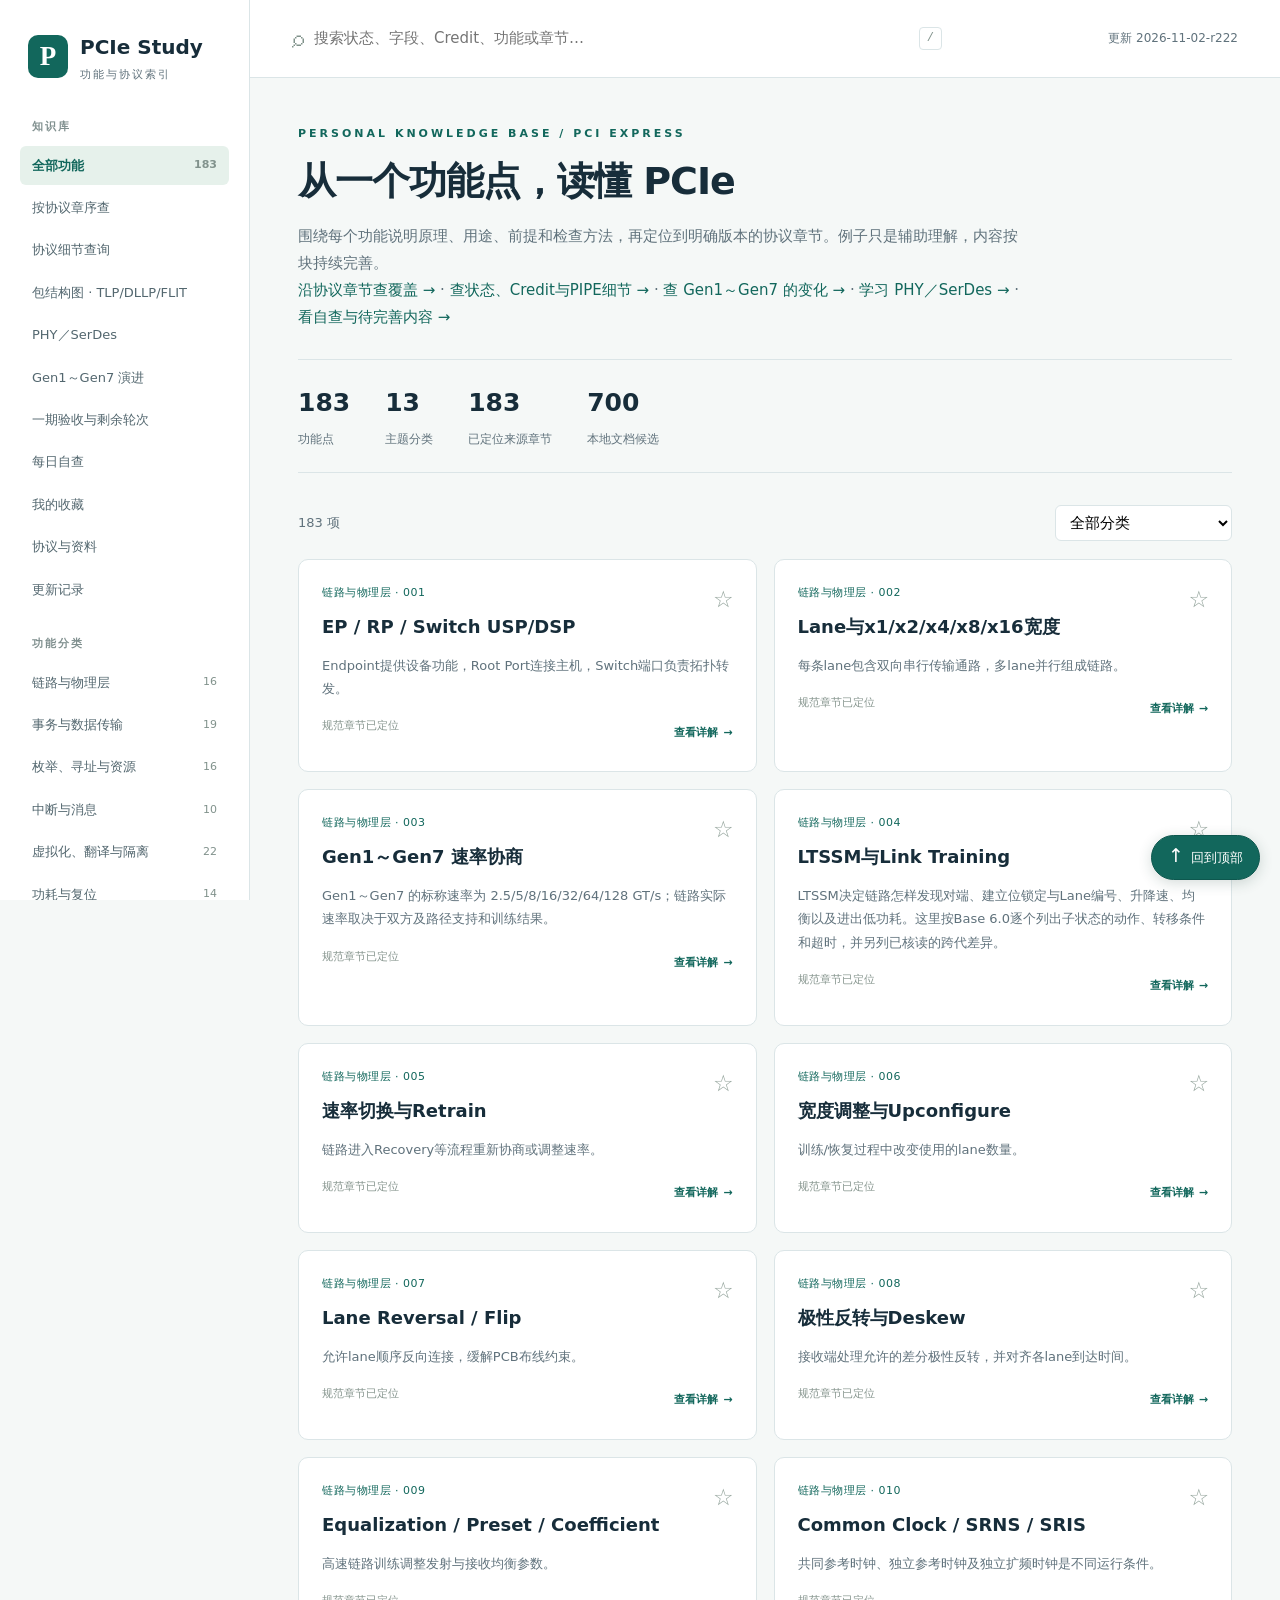
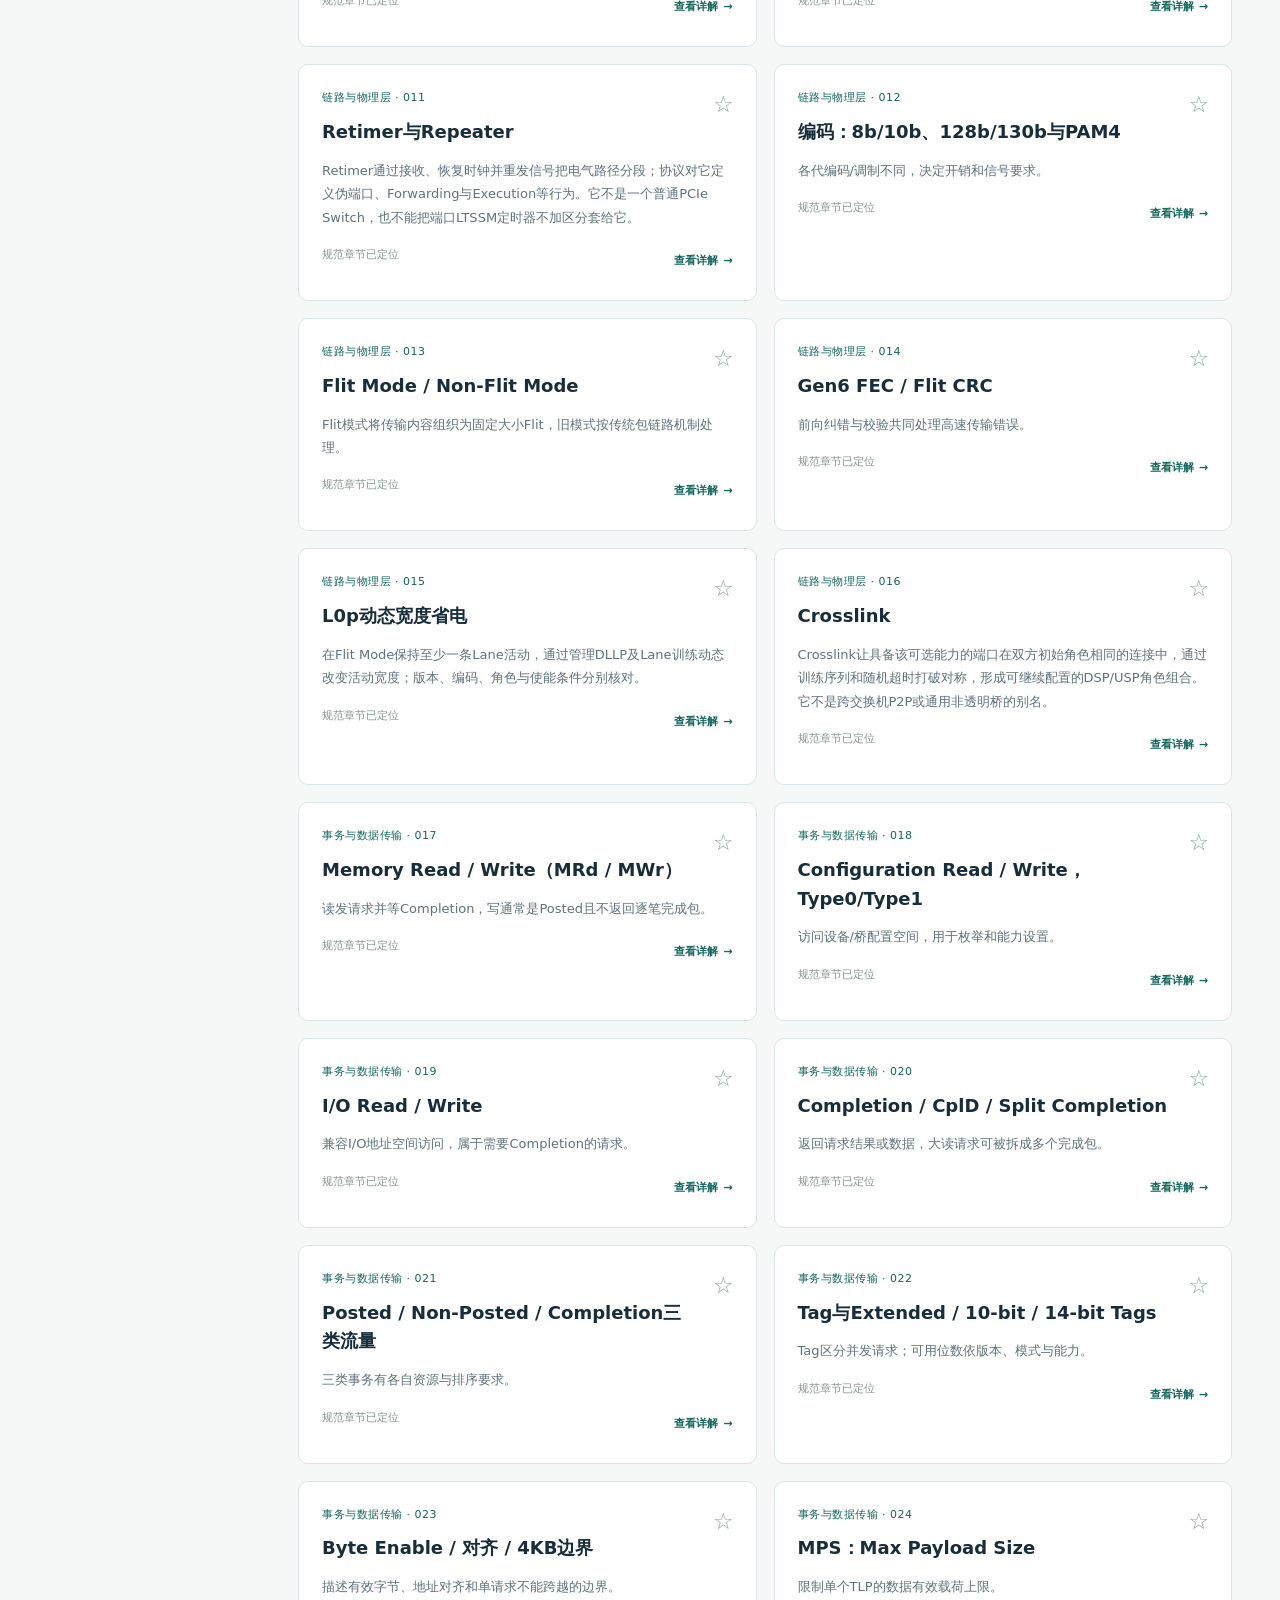
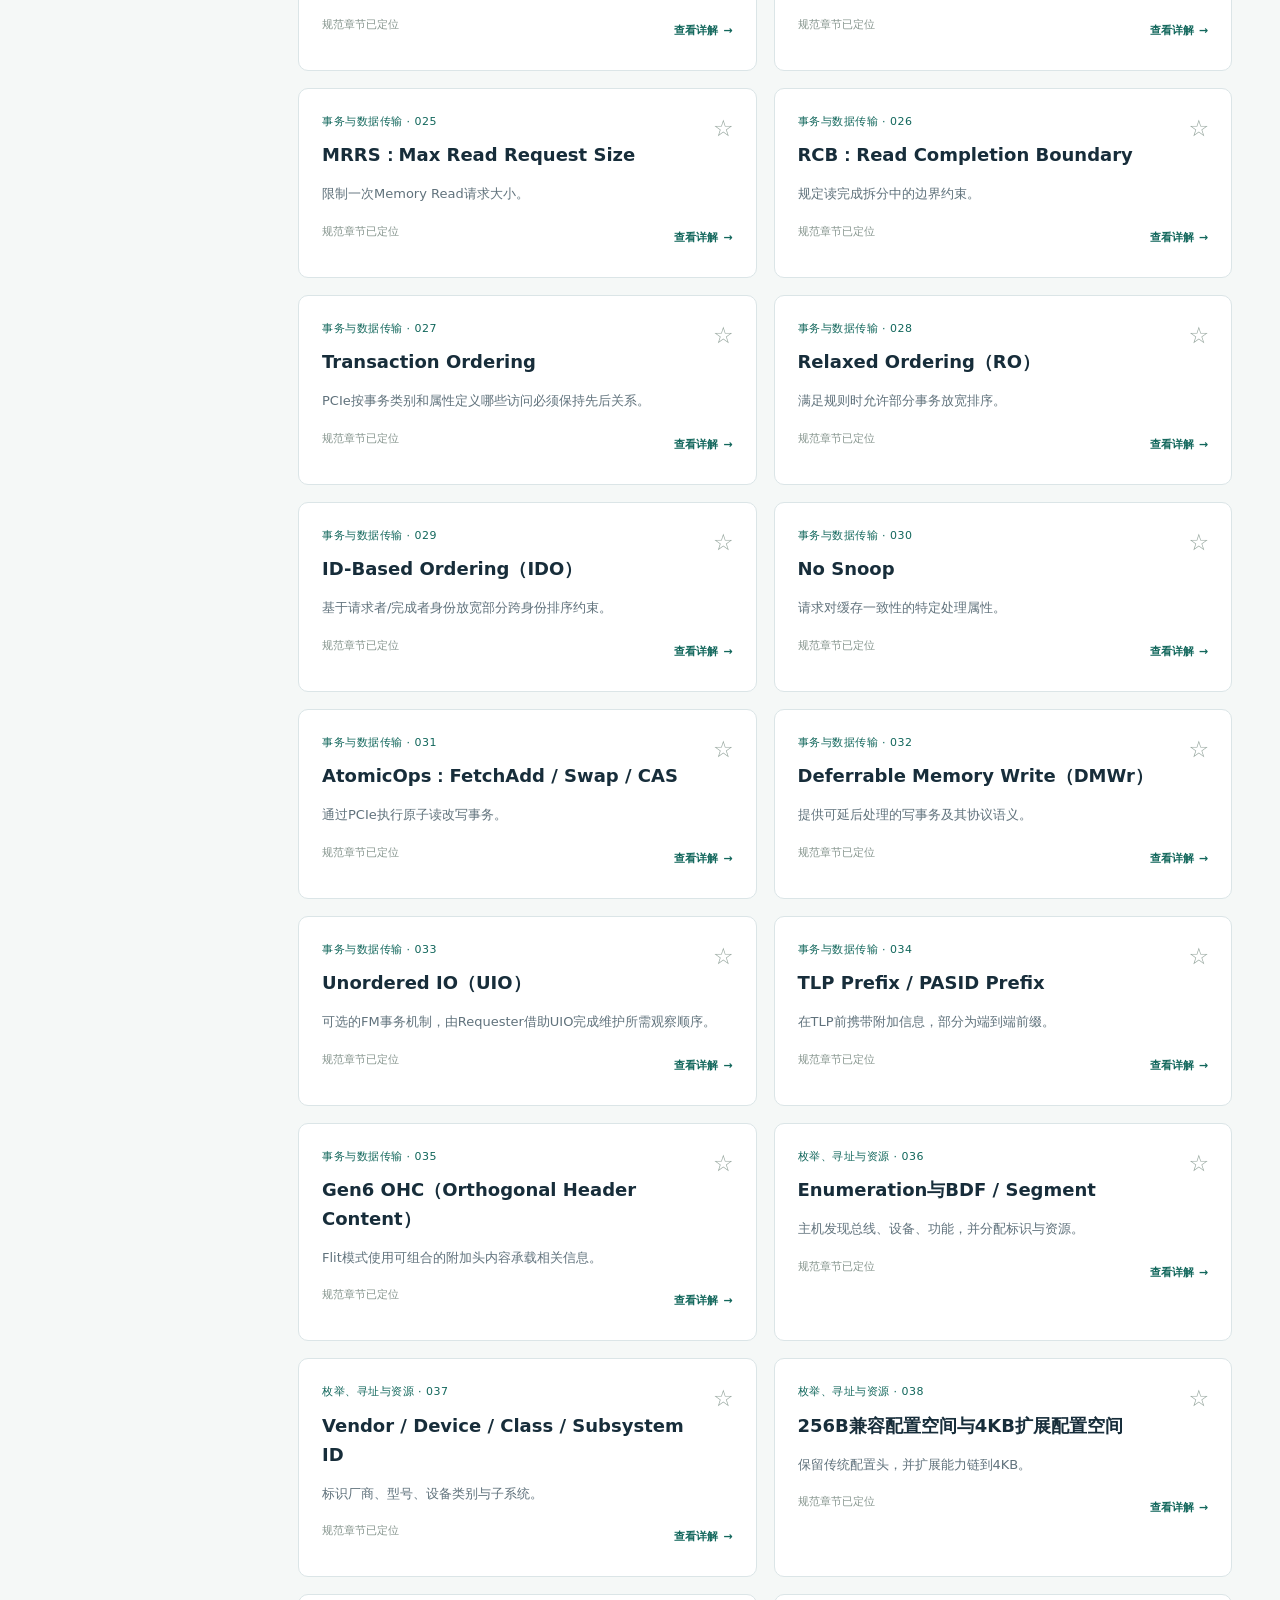
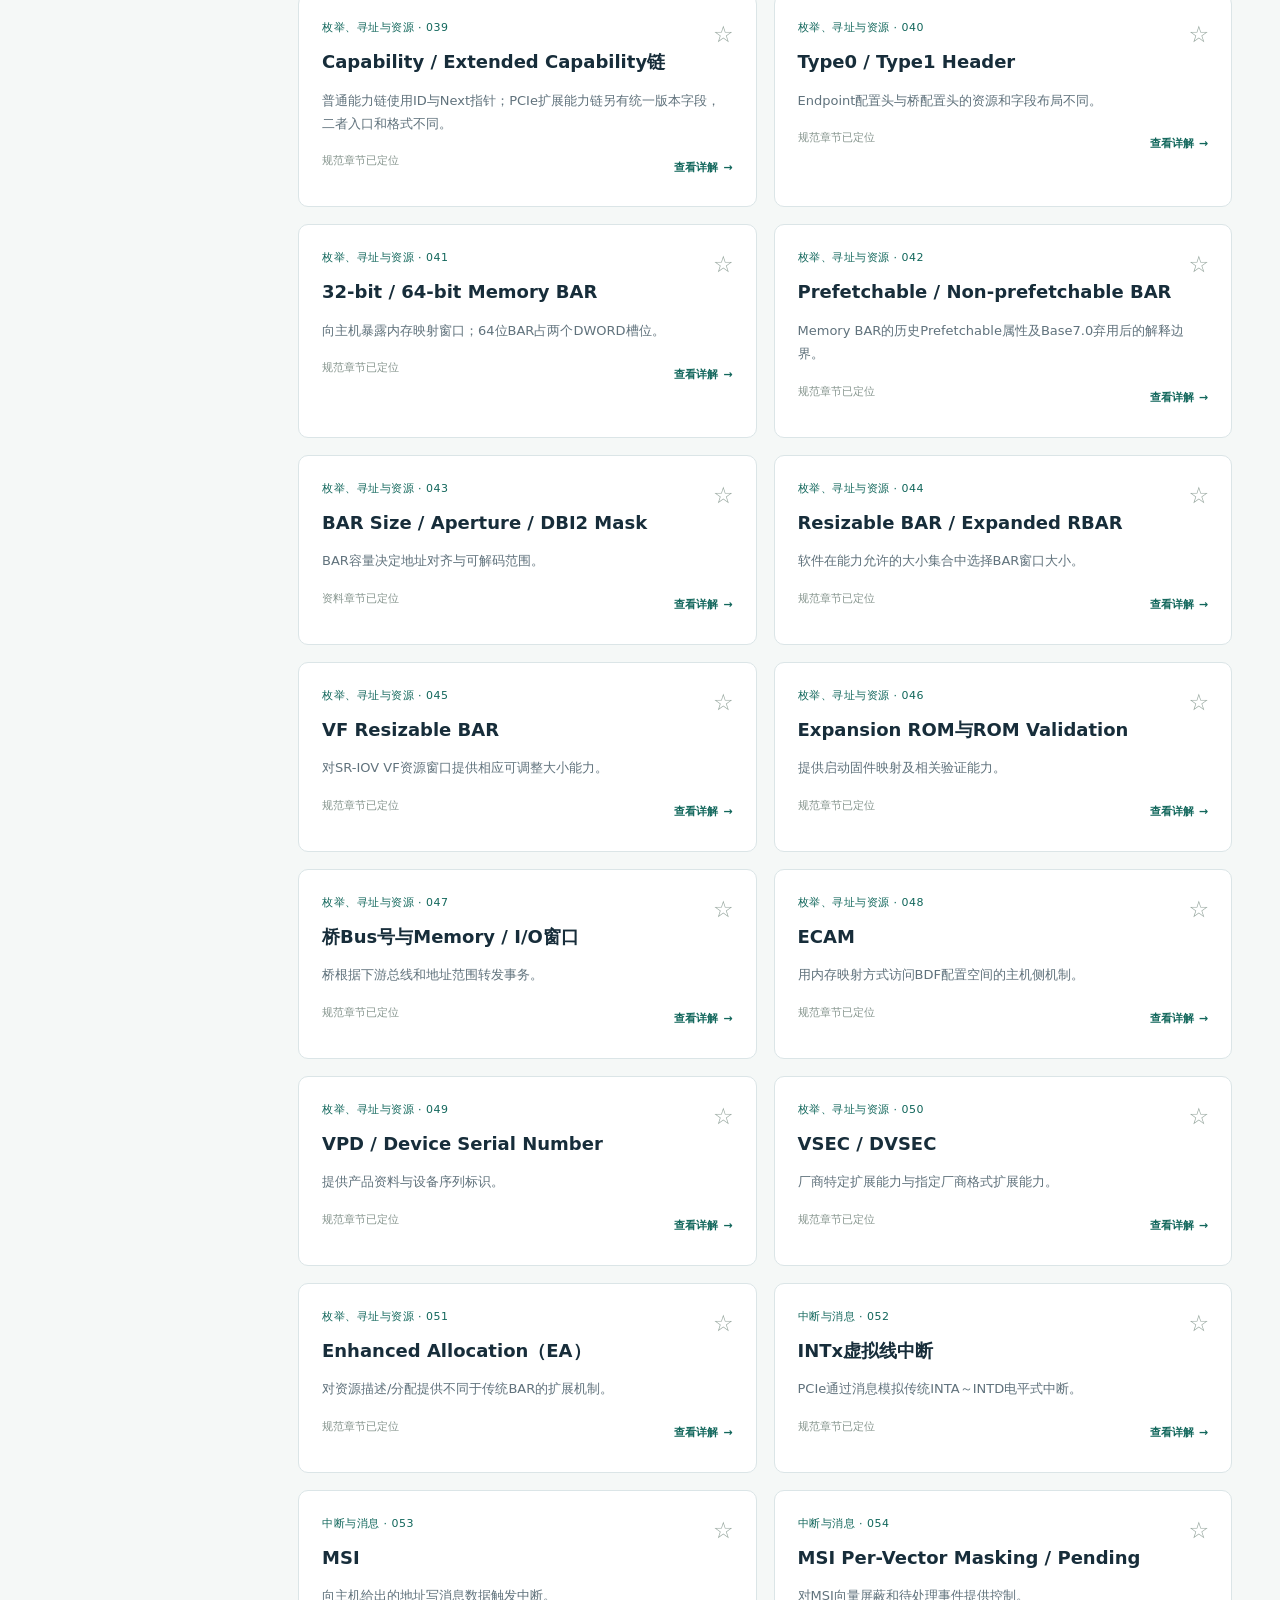
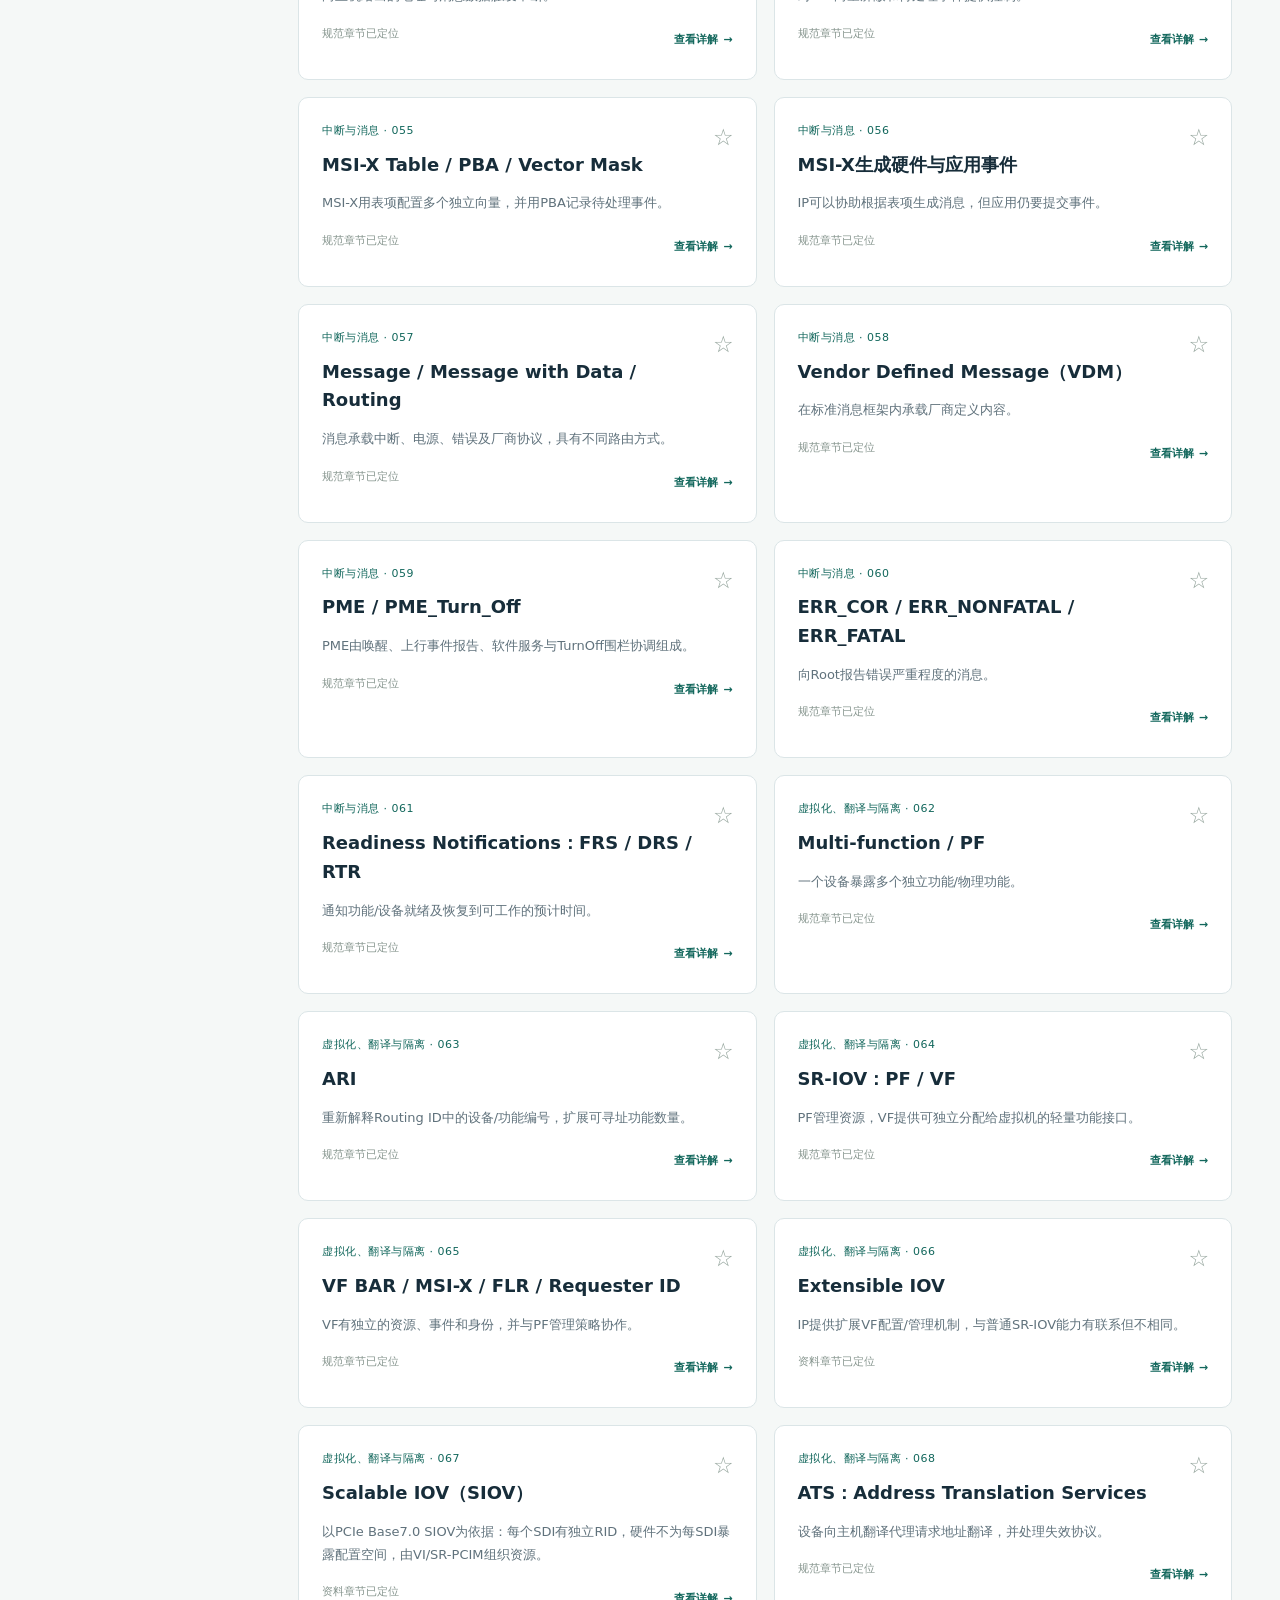
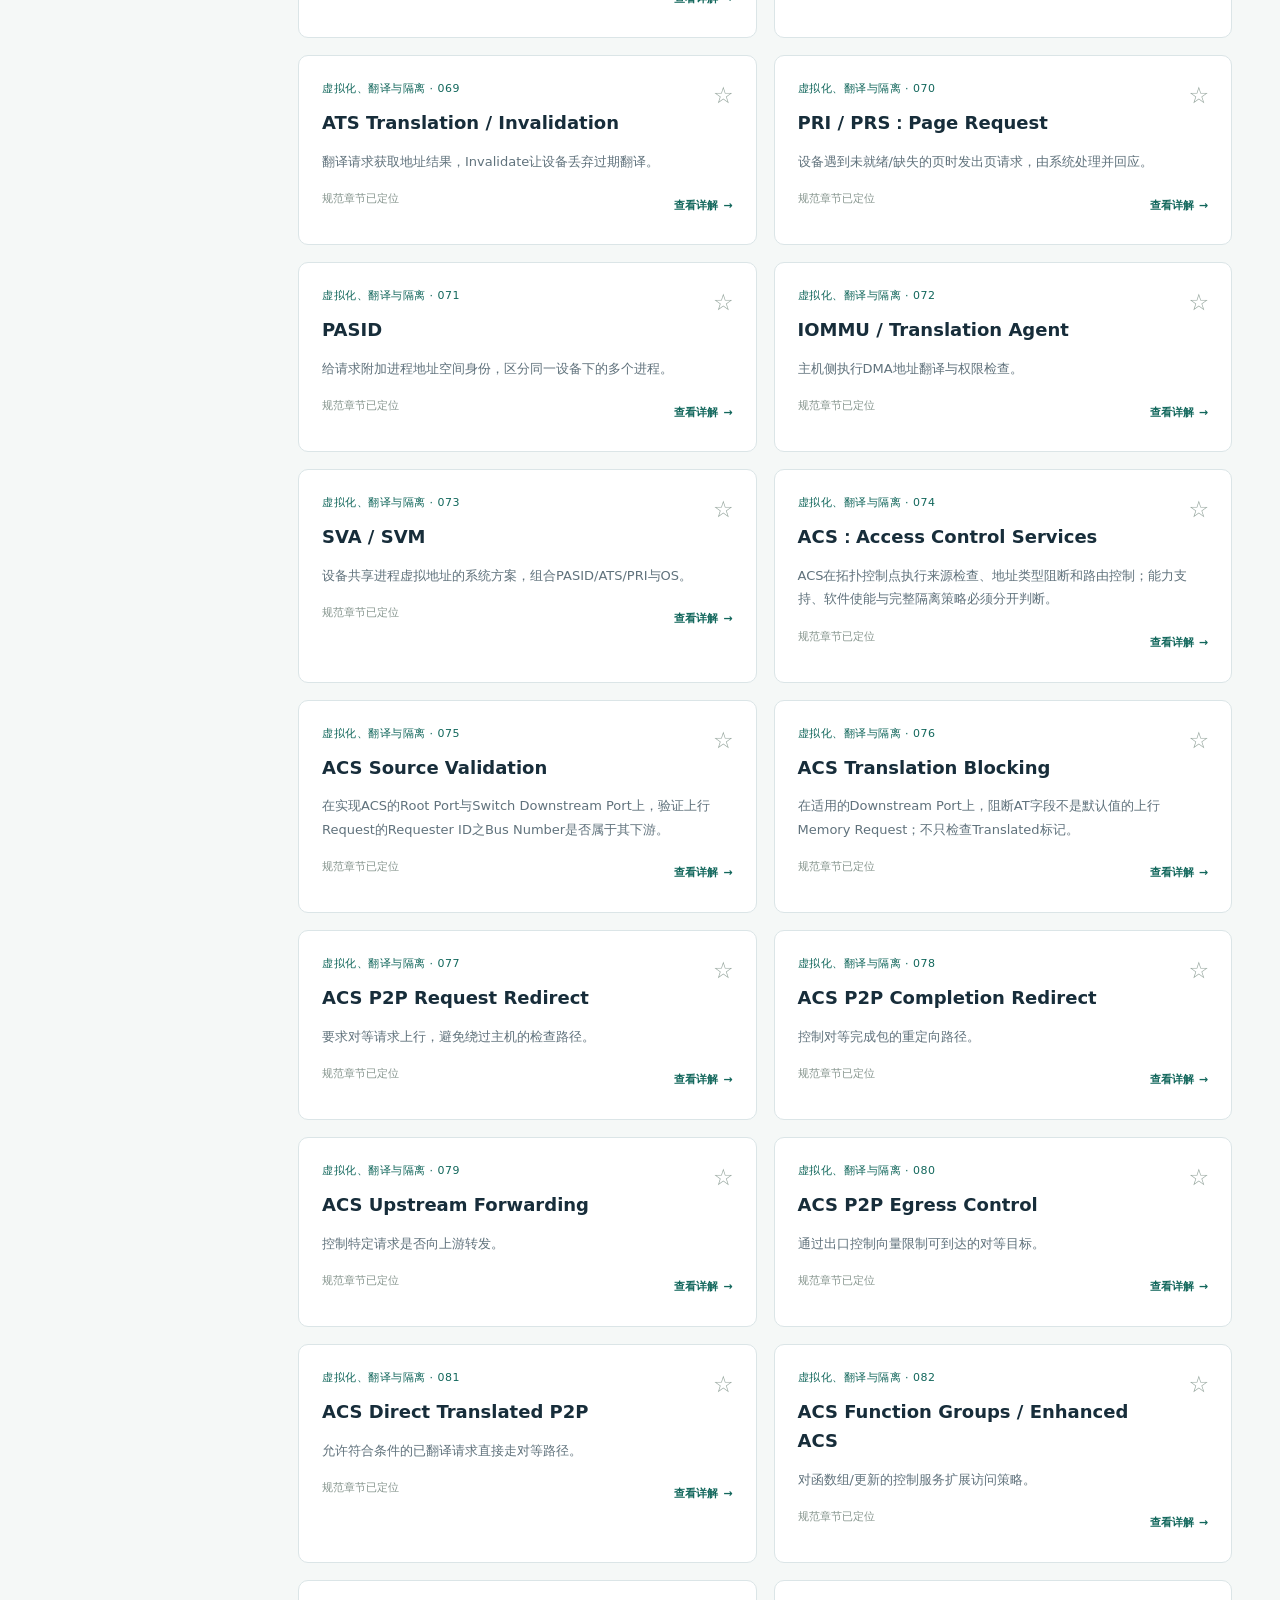
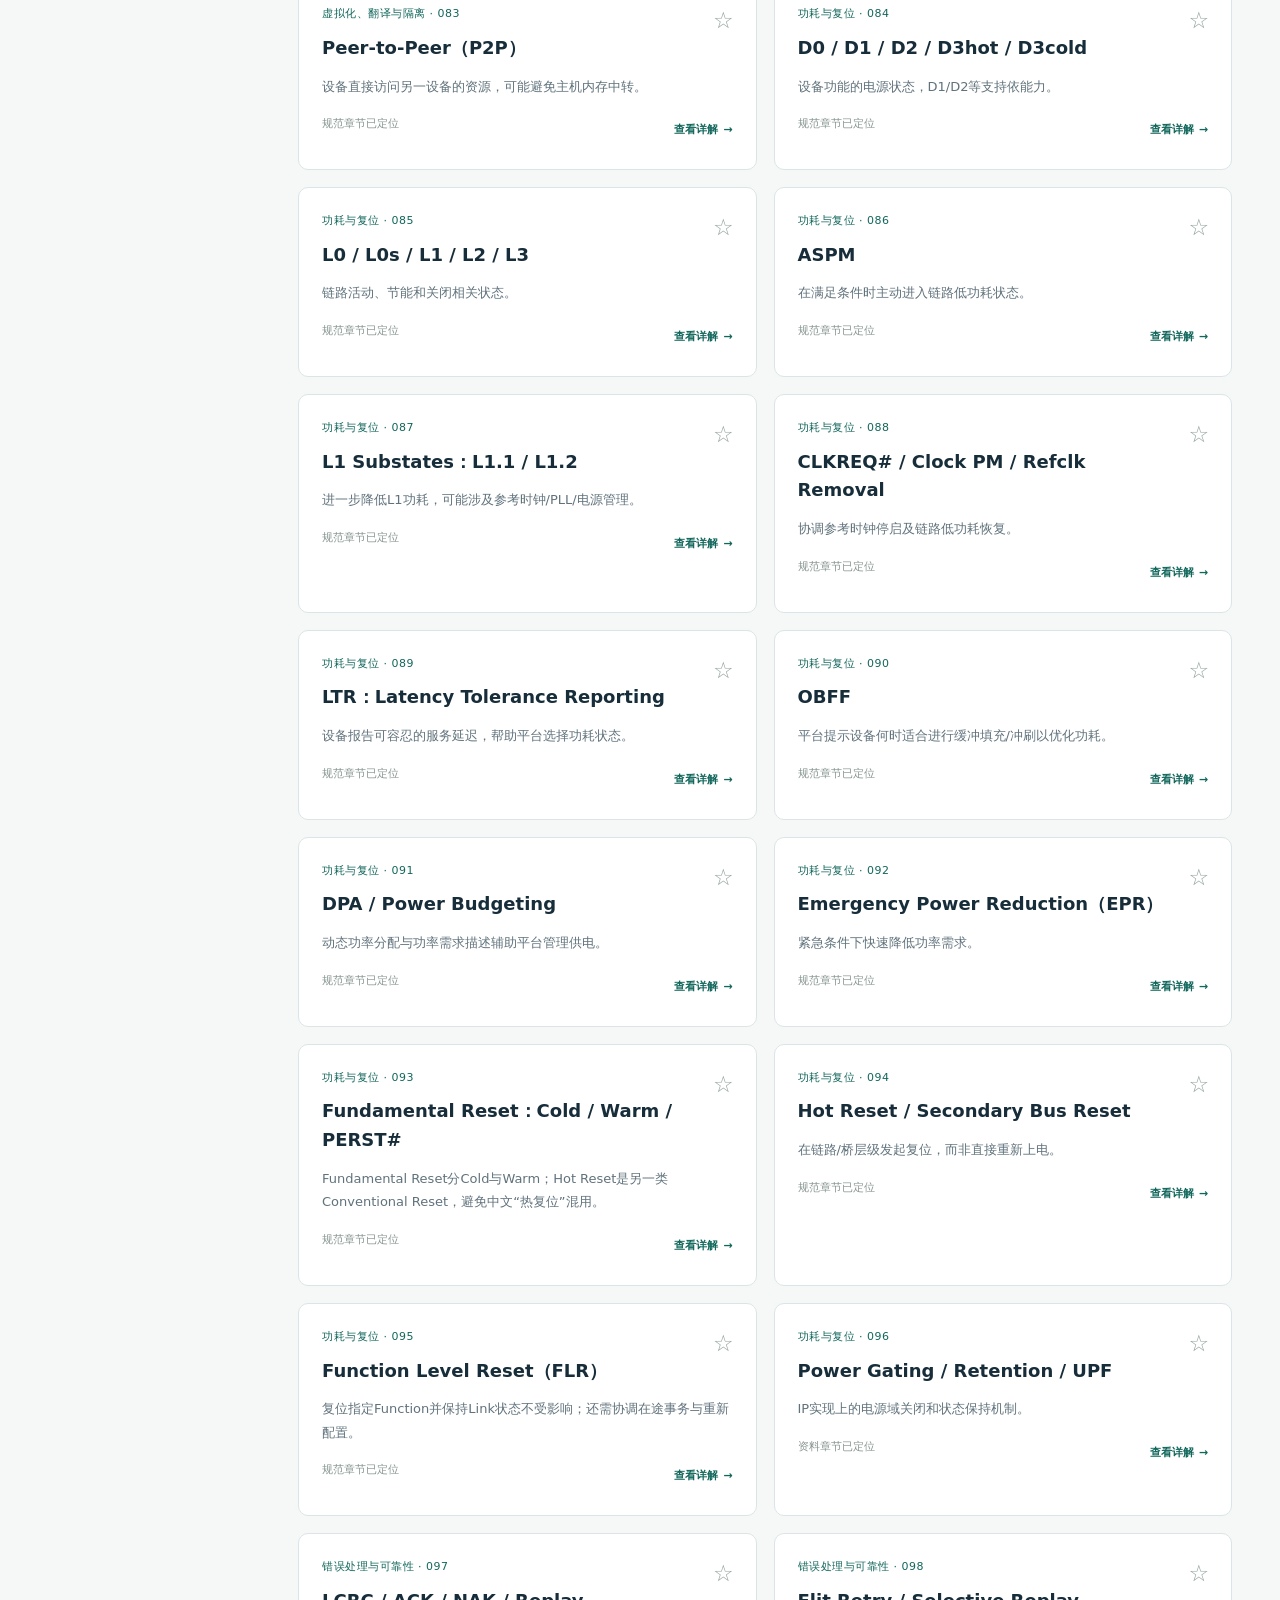
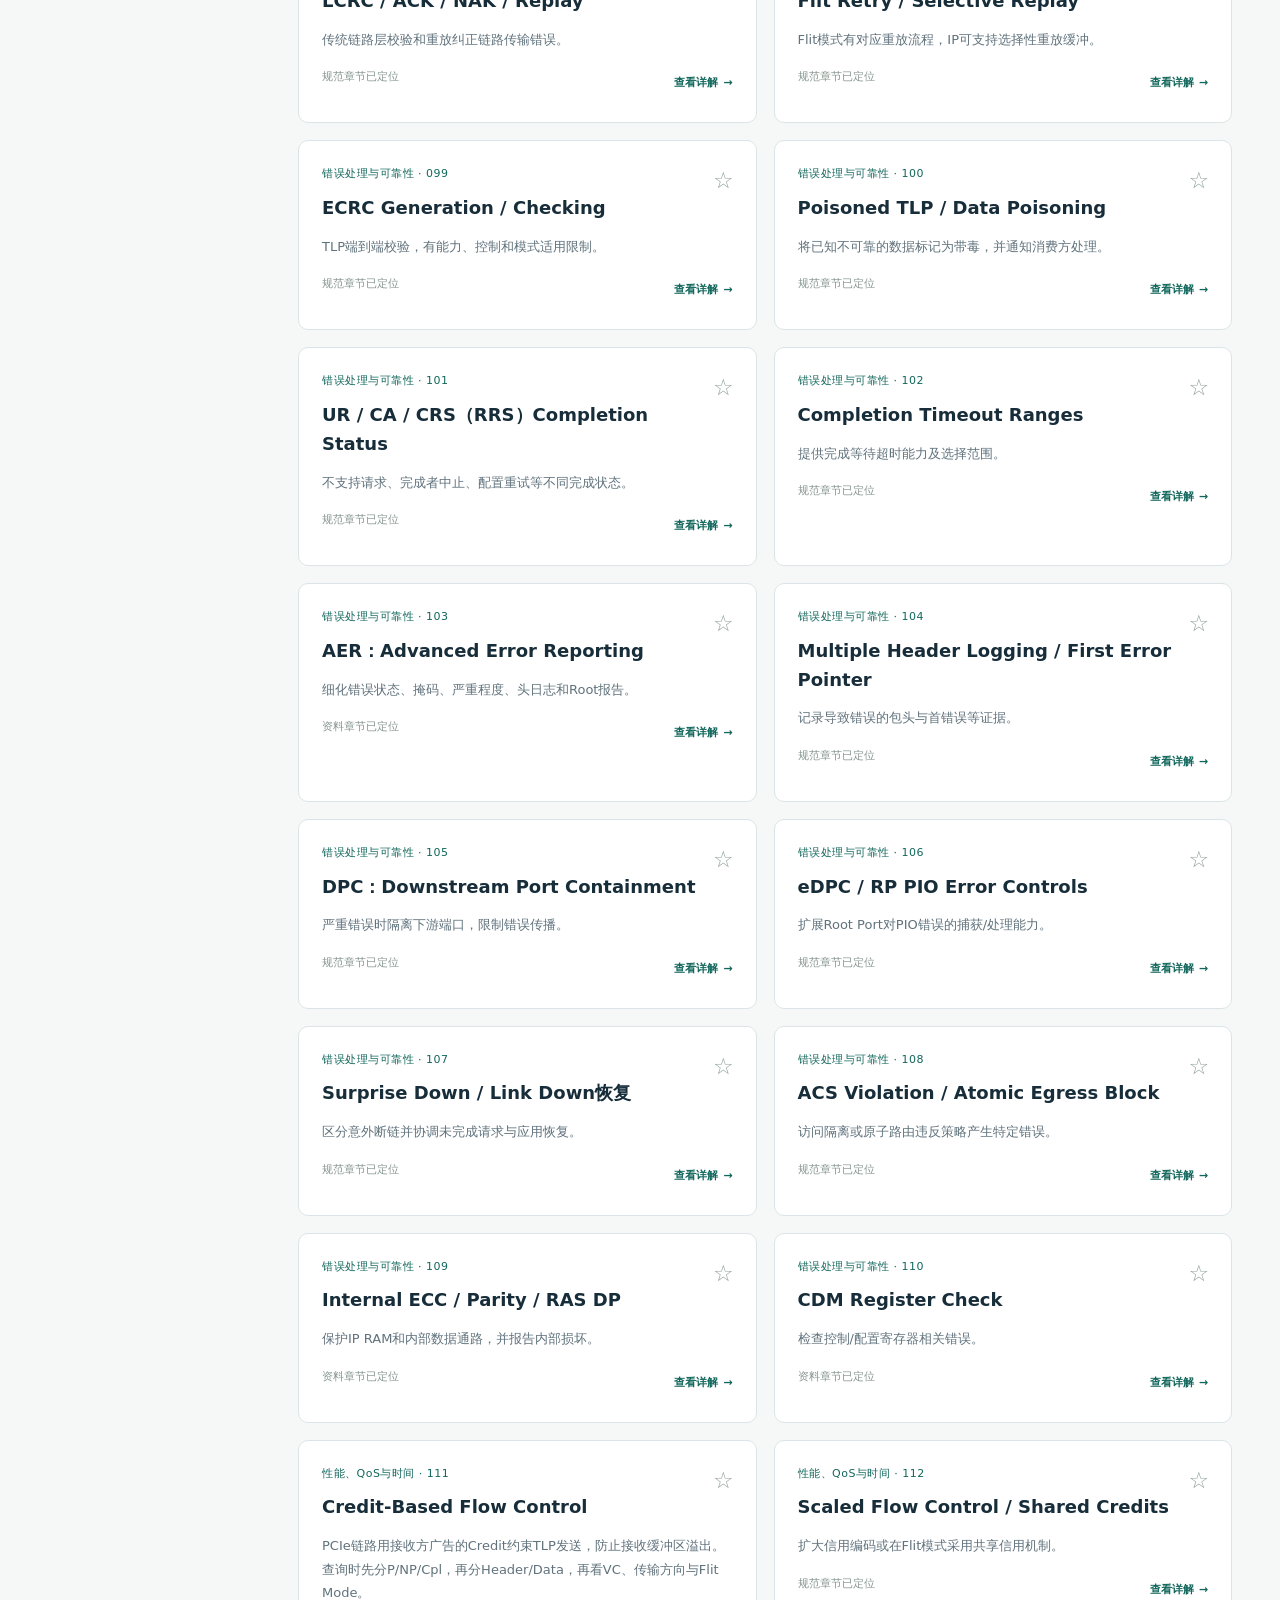
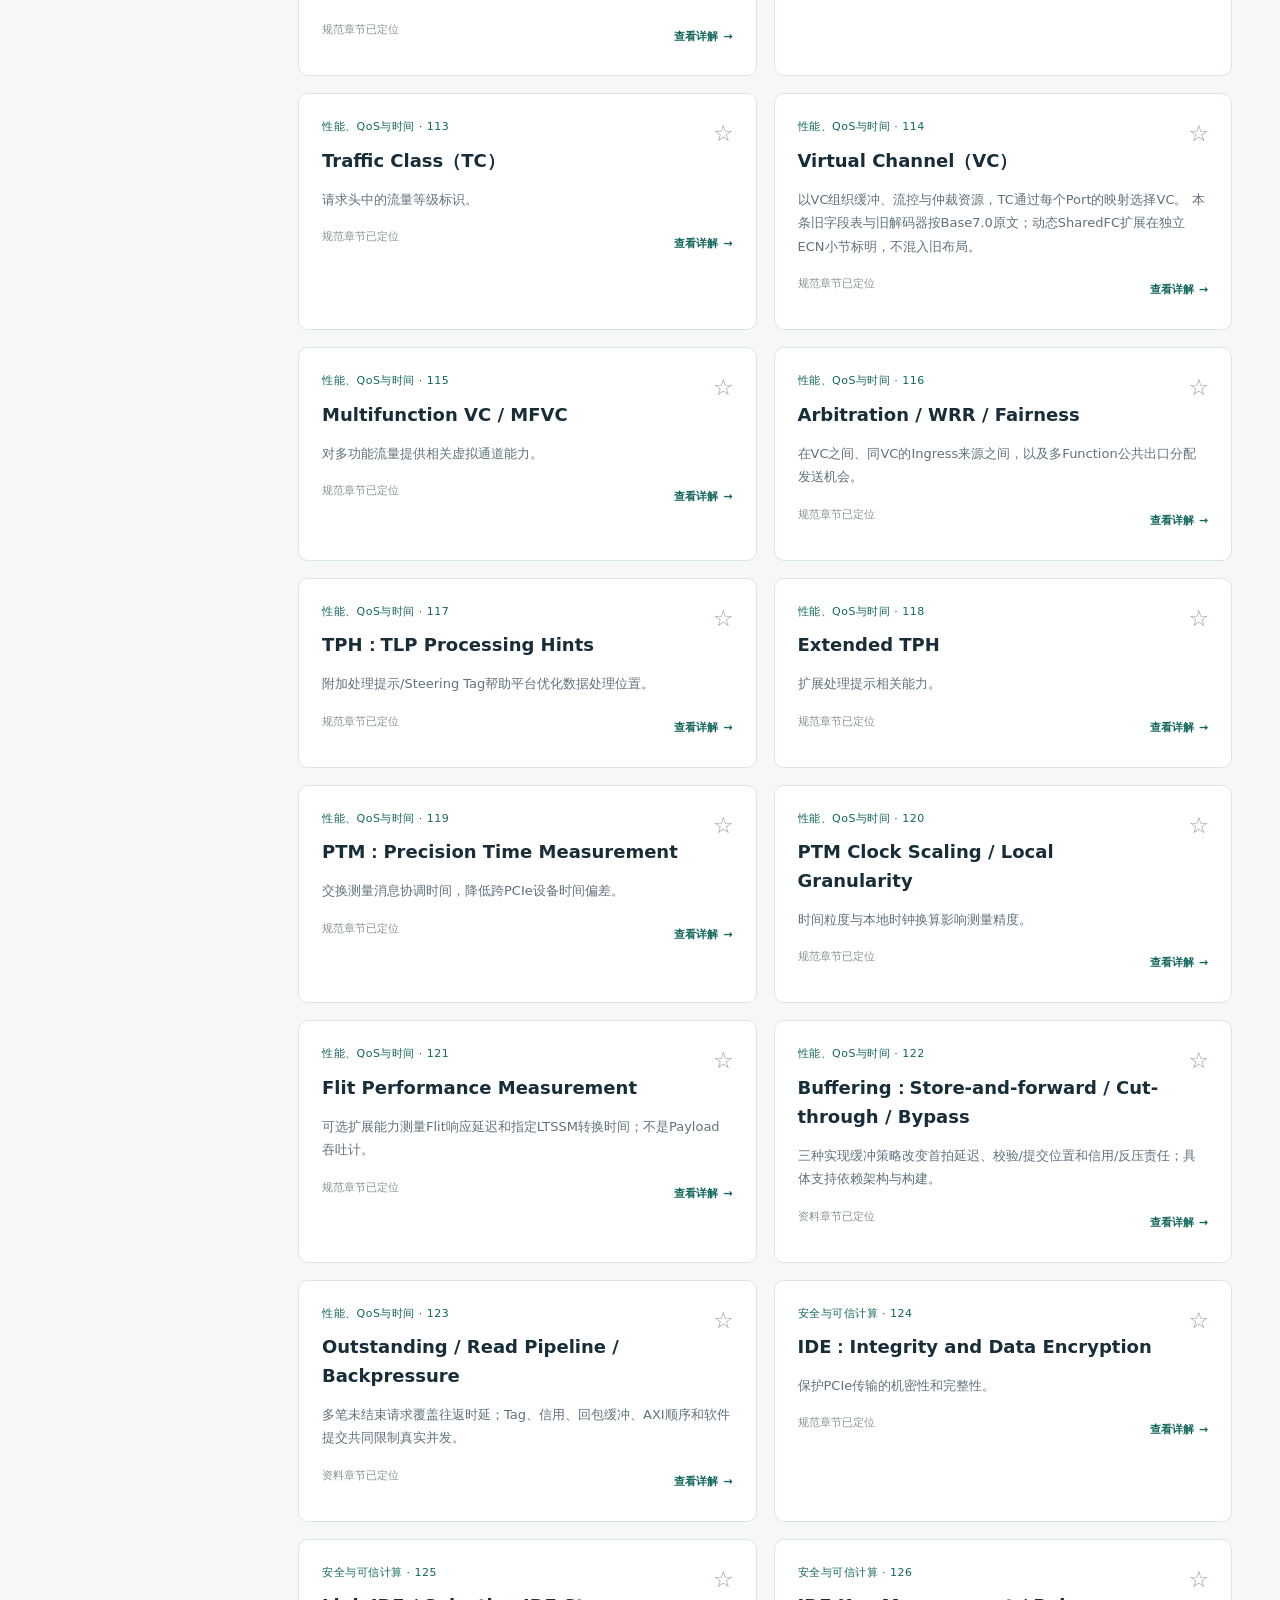
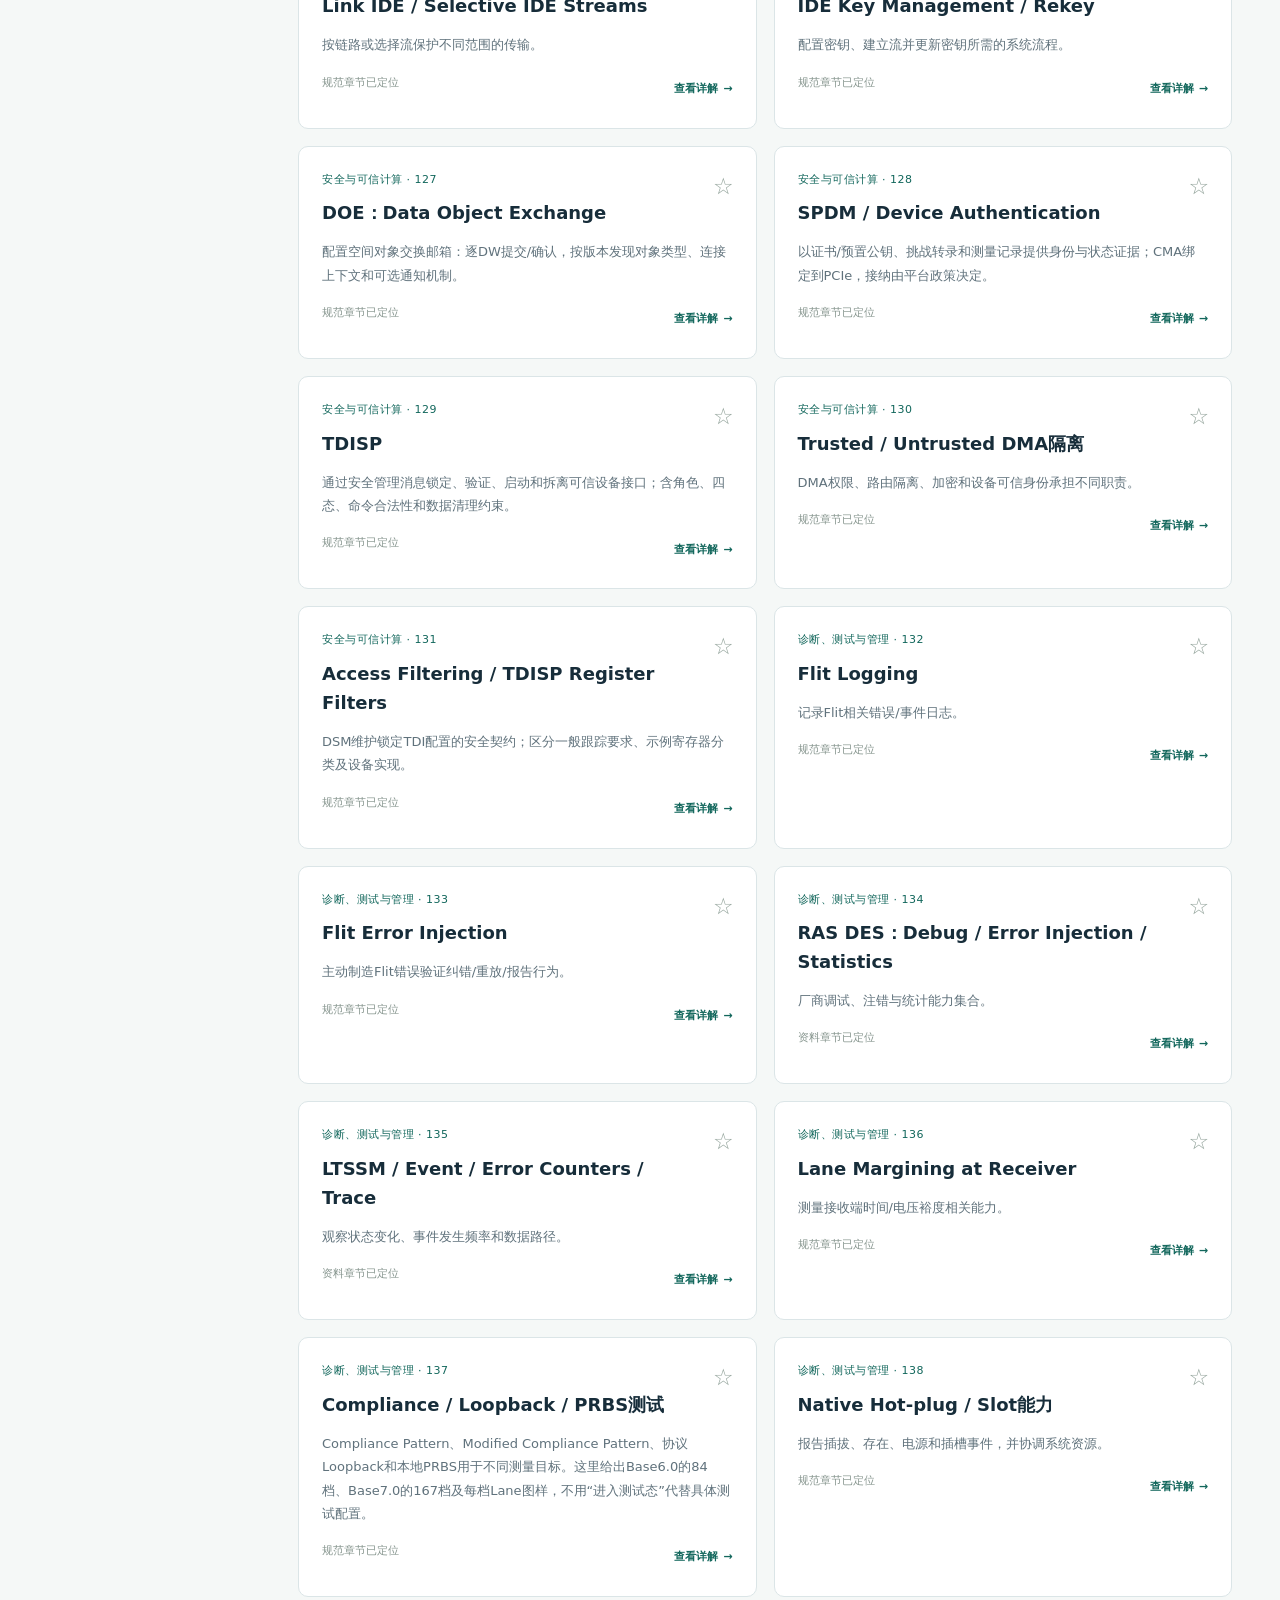
==== commit 39e40e40: "Fix card footer details label and arrow as actual navigation links" ====
--- a/docs/index.html
+++ b/docs/index.html
@@ -1,7 +1,7 @@
 <!doctype html>
-<html lang="zh-CN"><head><meta charset="utf-8"><meta name="viewport" content="width=device-width,initial-scale=1"><meta name="description" content="PCIe 功能详解、版本明确的协议章节定位，以及逐步完善的学习笔记。"><title>PCIe Study · 功能与协议索引</title><link rel="stylesheet" href="style.css?v=94f6f31f2b45942d"></head>
+<html lang="zh-CN"><head><meta charset="utf-8"><meta name="viewport" content="width=device-width,initial-scale=1"><meta name="description" content="PCIe 功能详解、版本明确的协议章节定位，以及逐步完善的学习笔记。"><title>PCIe Study · 功能与协议索引</title><link rel="stylesheet" href="style.css?v=a3635b207a6c7ca3"></head>
 <body><aside class="sidebar"><a class="brand" href="#home"><span class="brand-mark">P</span><span>PCIe Study<small>功能与协议索引</small></span></a><div class="side-label">知识库</div><nav id="main-nav" aria-label="主导航"><a href="#home">全部功能 <span id="feature-count">162</span></a><a href="#coverage">按协议章序查</a><a href="#lookup">协议细节查询</a><a href="#packets">包结构图 · TLP/DLLP/FLIT</a><a href="#phy">PHY／SerDes</a><a href="#generations">Gen1～Gen7 演进</a><a href="#completion">一期验收与剩余轮次</a><a href="#audit">每日自查</a><a href="#bookmarks">我的收藏</a><a href="#references">协议与资料</a><a href="#updates">更新记录</a></nav><div class="side-label">功能分类</div><nav id="groups" aria-label="功能分类"></nav><div class="side-bottom"><a href="https://github.com/mgc455/pcie_study" target="_blank" rel="noopener">GitHub ↗</a><p>持续完善，逐项核对。<br>原始文档不随网站发布。</p></div></aside>
 <div class="shell"><header class="topbar"><a class="mobile-brand" href="#home">PCIe Study</a><label class="search-wrap"><span>⌕</span><input id="search" type="search" placeholder="搜索状态、字段、Credit、功能或章节…" autocomplete="off" aria-label="搜索知识库"><kbd>/</kbd></label><span id="edition">学习笔记</span><nav class="quick-nav" aria-label="快捷导航"><a href="#home">功能</a><a href="#lookup">细节</a><a href="#packets">包图</a><a href="#phy">PHY</a><a href="#generations">Gen1～Gen7</a><a href="#audit">自查</a><a href="#references">资料</a></nav></header><main id="content" tabindex="-1"></main><footer>独立学习笔记 · 说明与规范原文有区别 · 版本和角色限制以对应规范为准</footer></div>
 <dialog id="pdf-dialog"><form method="dialog"><button class="dialog-close" aria-label="关闭">×</button></form><h2>定位本地协议原文</h2><p id="pdf-reference"></p><p class="muted">选择你已有的对应 PDF。文件只在当前浏览器中使用，不上传到网站或 GitHub；刷新页面后需要重新选择。页码跳转由浏览器 PDF 阅读器支持。</p><label class="file-label">选择本地 PDF <input id="pdf-file" type="file" accept="application/pdf,.pdf"></label><div id="pdf-open" aria-live="polite"></div></dialog>
 <button id="back-to-top" class="back-to-top" type="button" aria-label="回到页面顶部" title="回到页面顶部"><span aria-hidden="true">↑</span> 回到顶部</button>
-<div id="toast" role="status" aria-live="polite"></div><script src="data.js?v=4e56e6dc0d0e91d0"></script><script src="features-data.js?v=cc3d17013521f743"></script><script src="coverage-data.js?v=a69de27088731fec"></script><script src="app.js?v=40256f4174f4fa92"></script></body></html>
+<div id="toast" role="status" aria-live="polite"></div><script src="data.js?v=033c910a4fd20ff6"></script><script src="features-data.js?v=cc3d17013521f743"></script><script src="coverage-data.js?v=a69de27088731fec"></script><script src="app.js?v=2eea22fa9ef83d4d"></script></body></html>
--- a/docs/style.css
+++ b/docs/style.css
@@ -59,7 +59,9 @@
 
 /* R31 original conceptual dependency diagrams. */
 .product-dependency{margin:1.2rem 0;padding:1rem;border:1px solid var(--line,#cbd5e1);border-radius:12px}.product-dependency figcaption{font-weight:700}.product-dependency ol{display:grid;grid-template-columns:repeat(auto-fit,minmax(min(100%,210px),1fr));gap:1rem;padding-left:1.5rem}.product-dependency li{padding:.7rem;border:1px solid var(--line,#cbd5e1);border-radius:8px;overflow-wrap:anywhere}.product-dependency p{font-size:.9rem}
-
-/* Keep acceptance and legacy-record deep links below the sticky header. */
-.generation-table tr[id^='work-'],details[id^='conflict-'],p[id^='audit-unresolved-']{scroll-margin-top:7rem}
 
+/* Keep acceptance and legacy-record deep links below the sticky header. */
+.generation-table tr[id^='work-'],details[id^='conflict-'],p[id^='audit-unresolved-']{scroll-margin-top:7rem}
+
+
+.card-detail-link{display:inline-flex;align-items:center;gap:5px;min-height:32px;padding:2px 0;font-weight:600;white-space:nowrap}.card-detail-link:hover{text-decoration:underline}
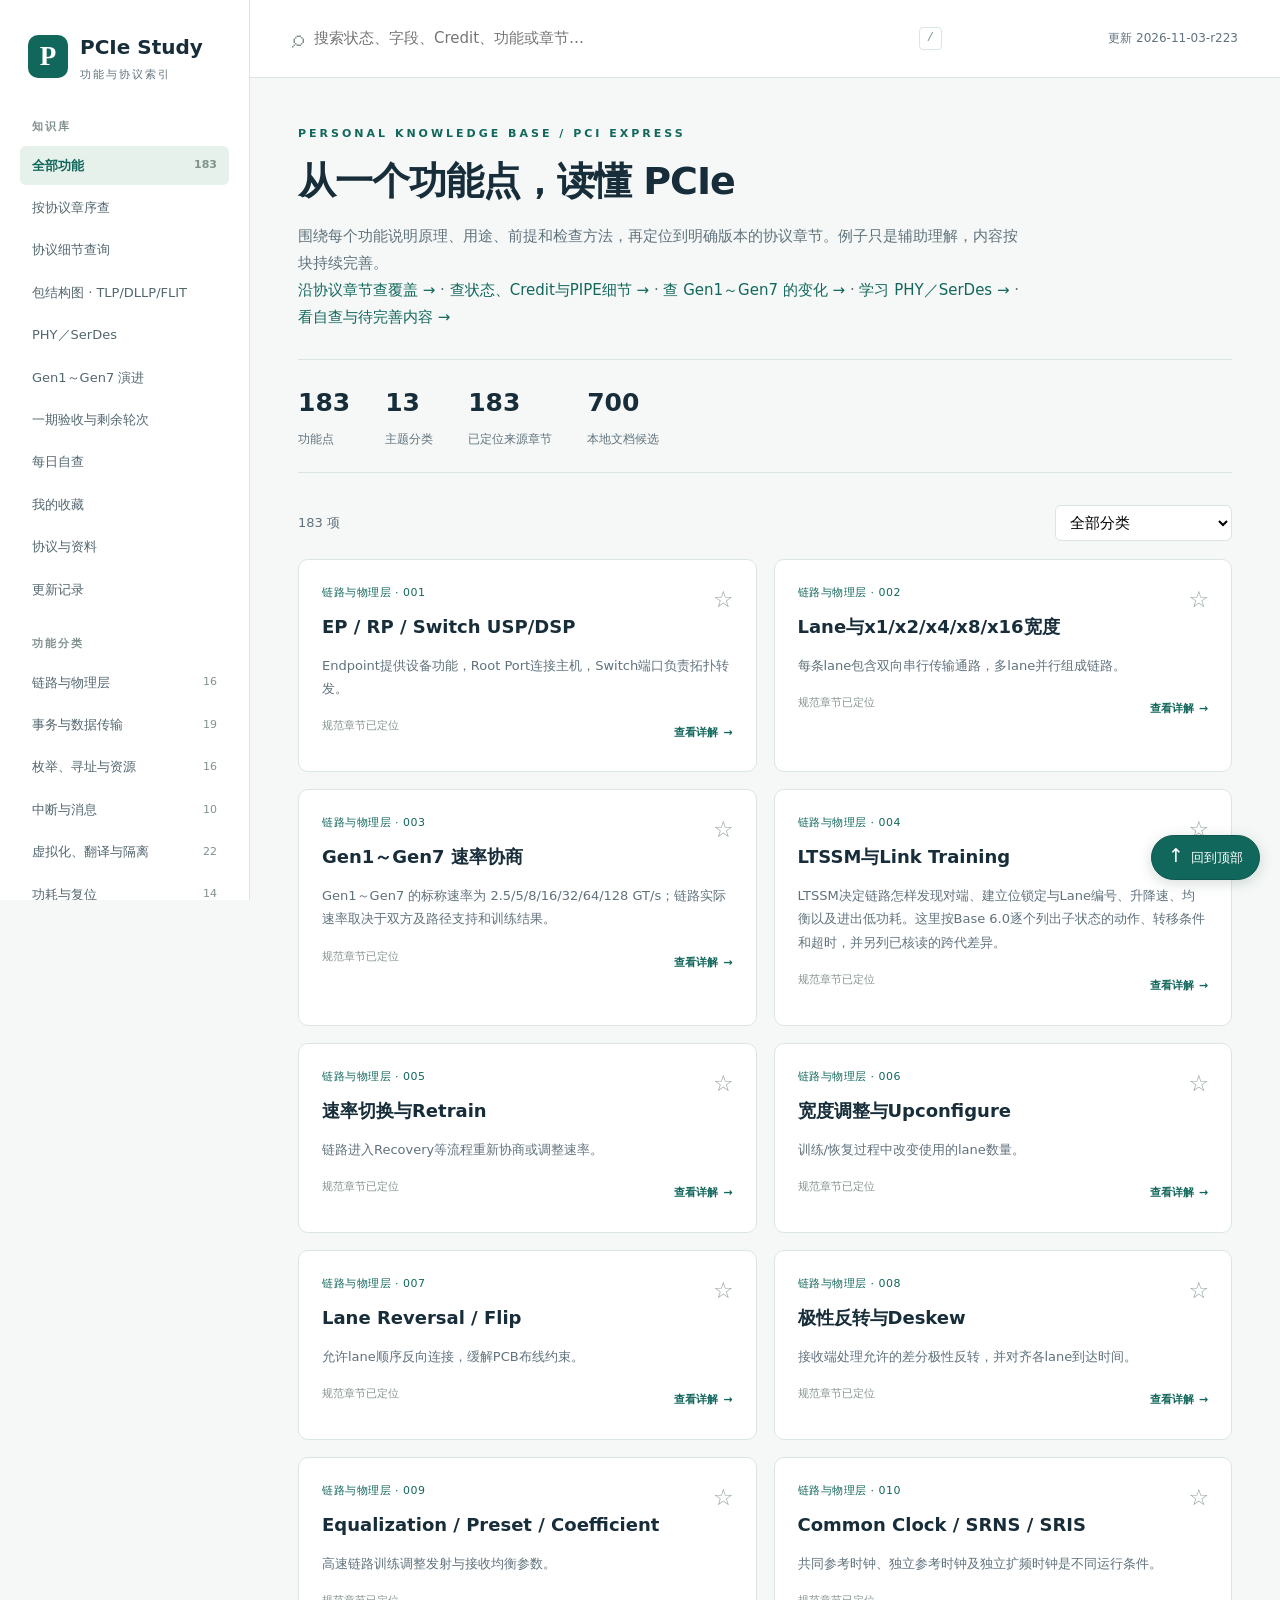
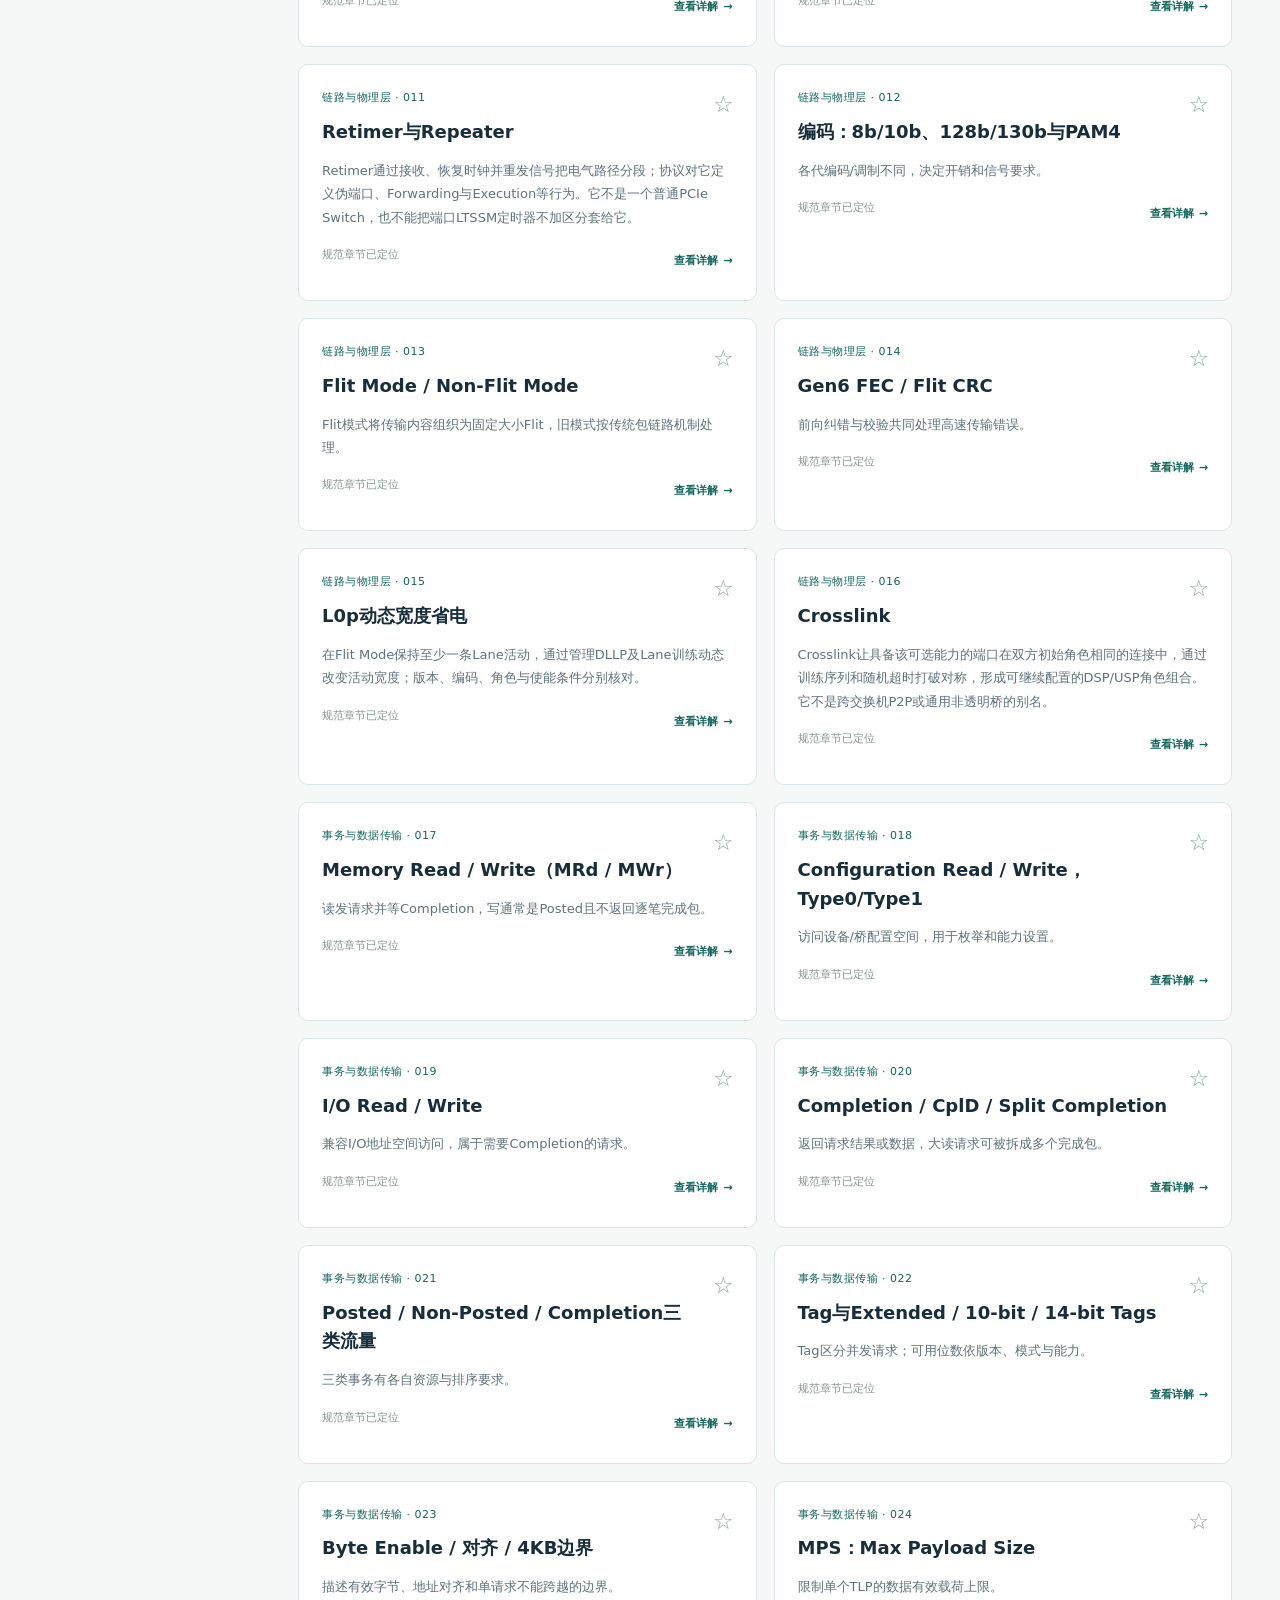
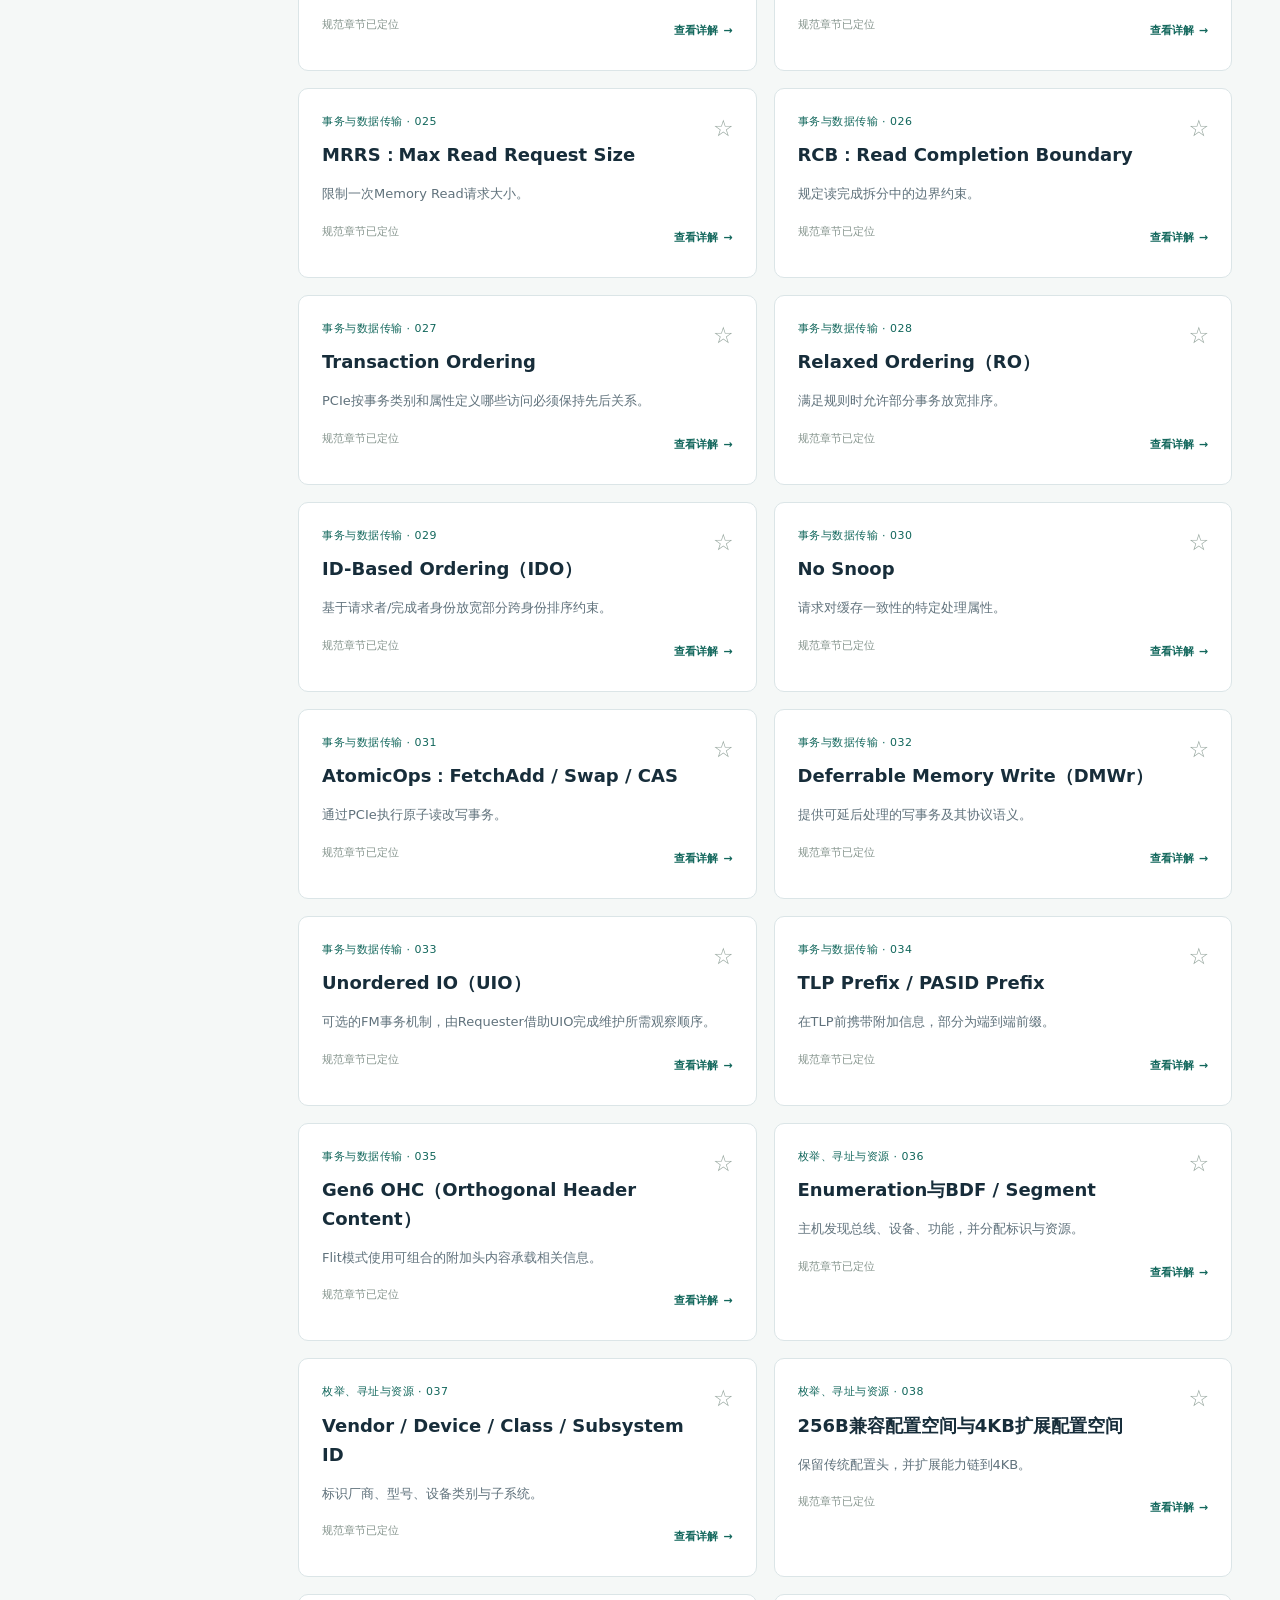
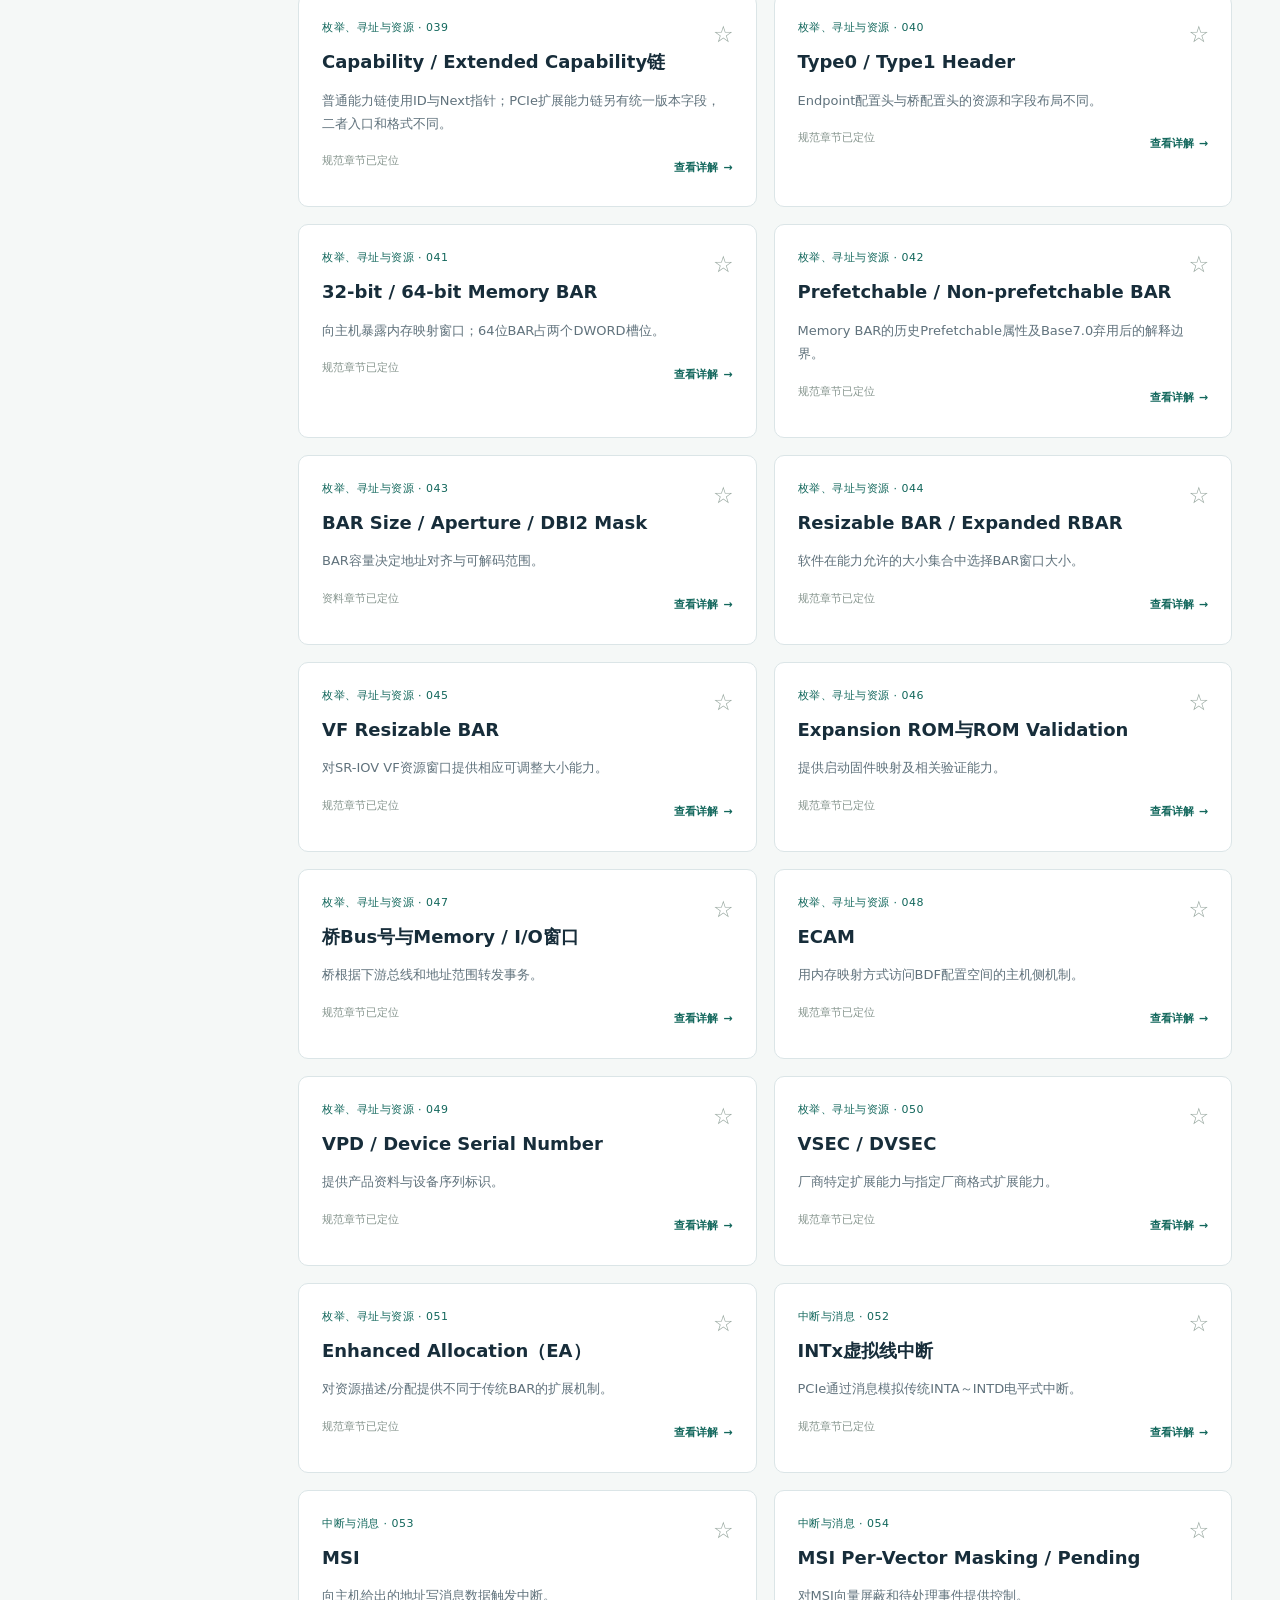
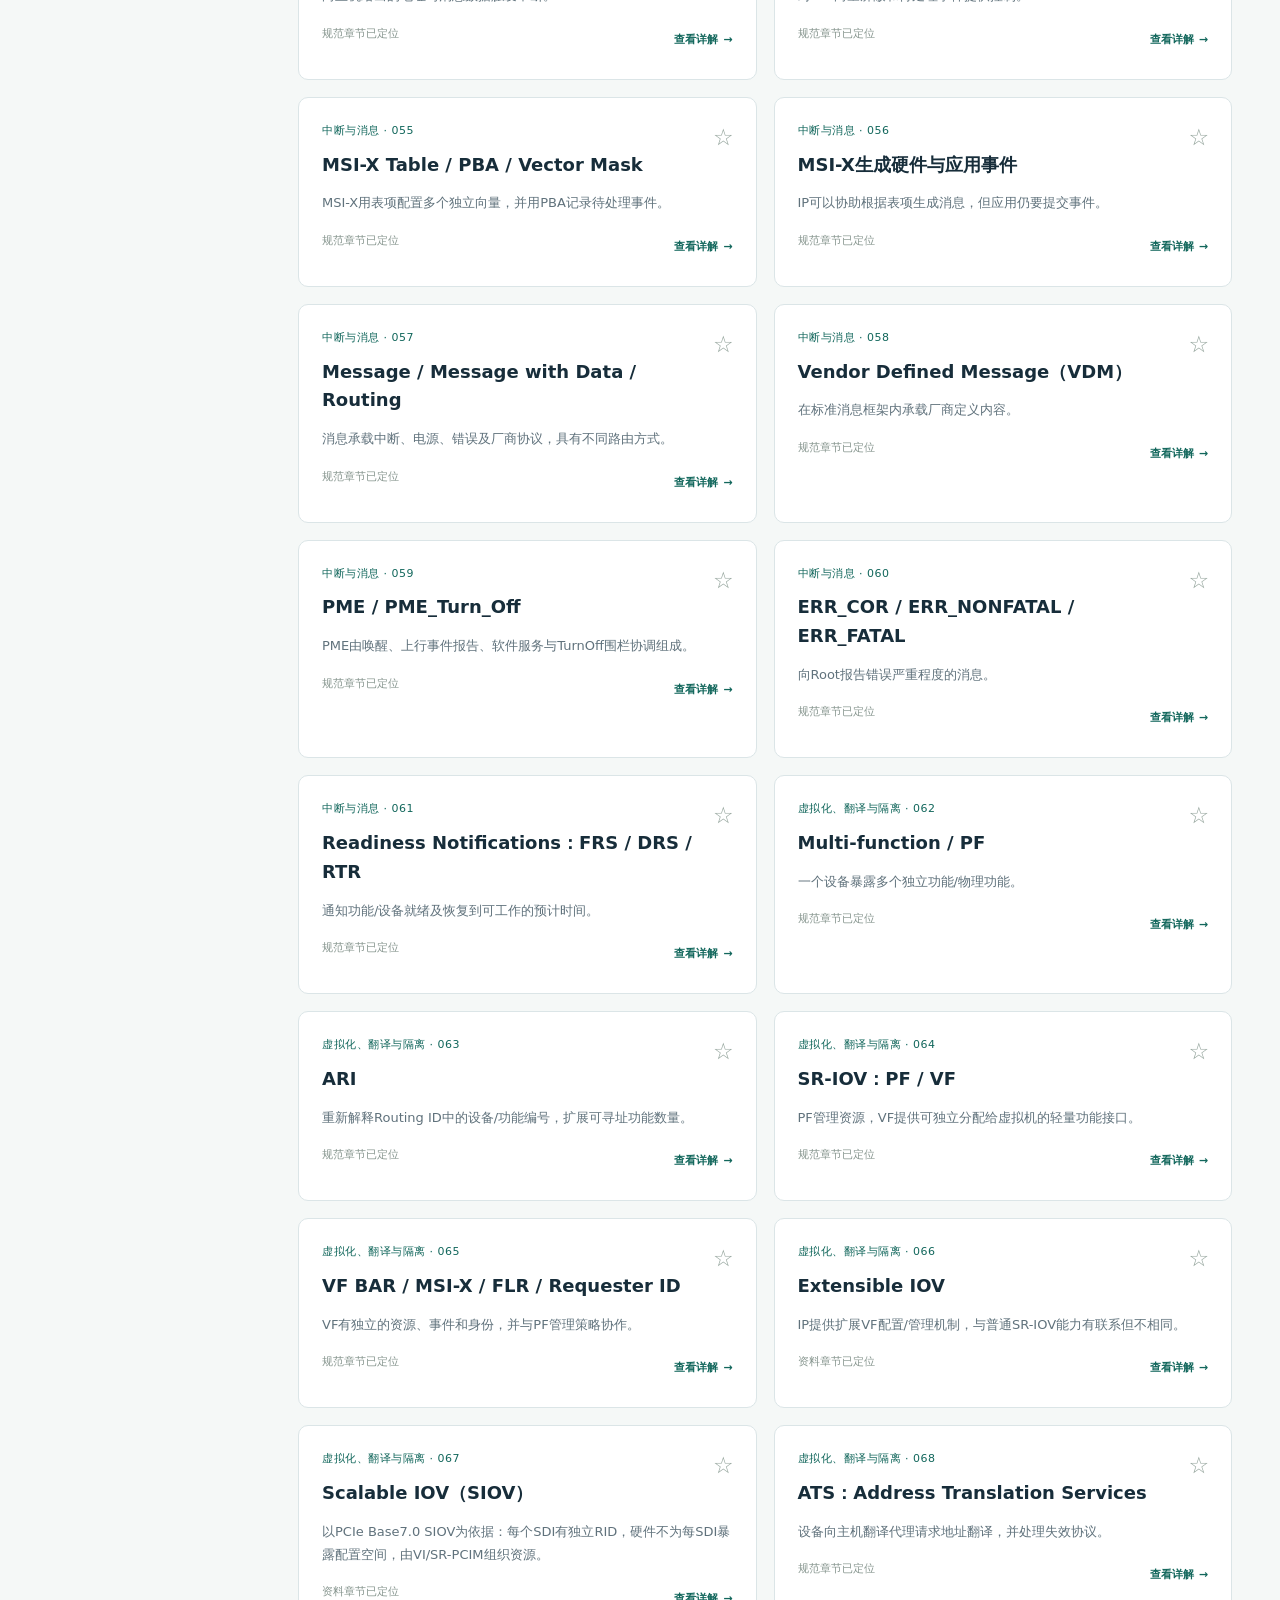
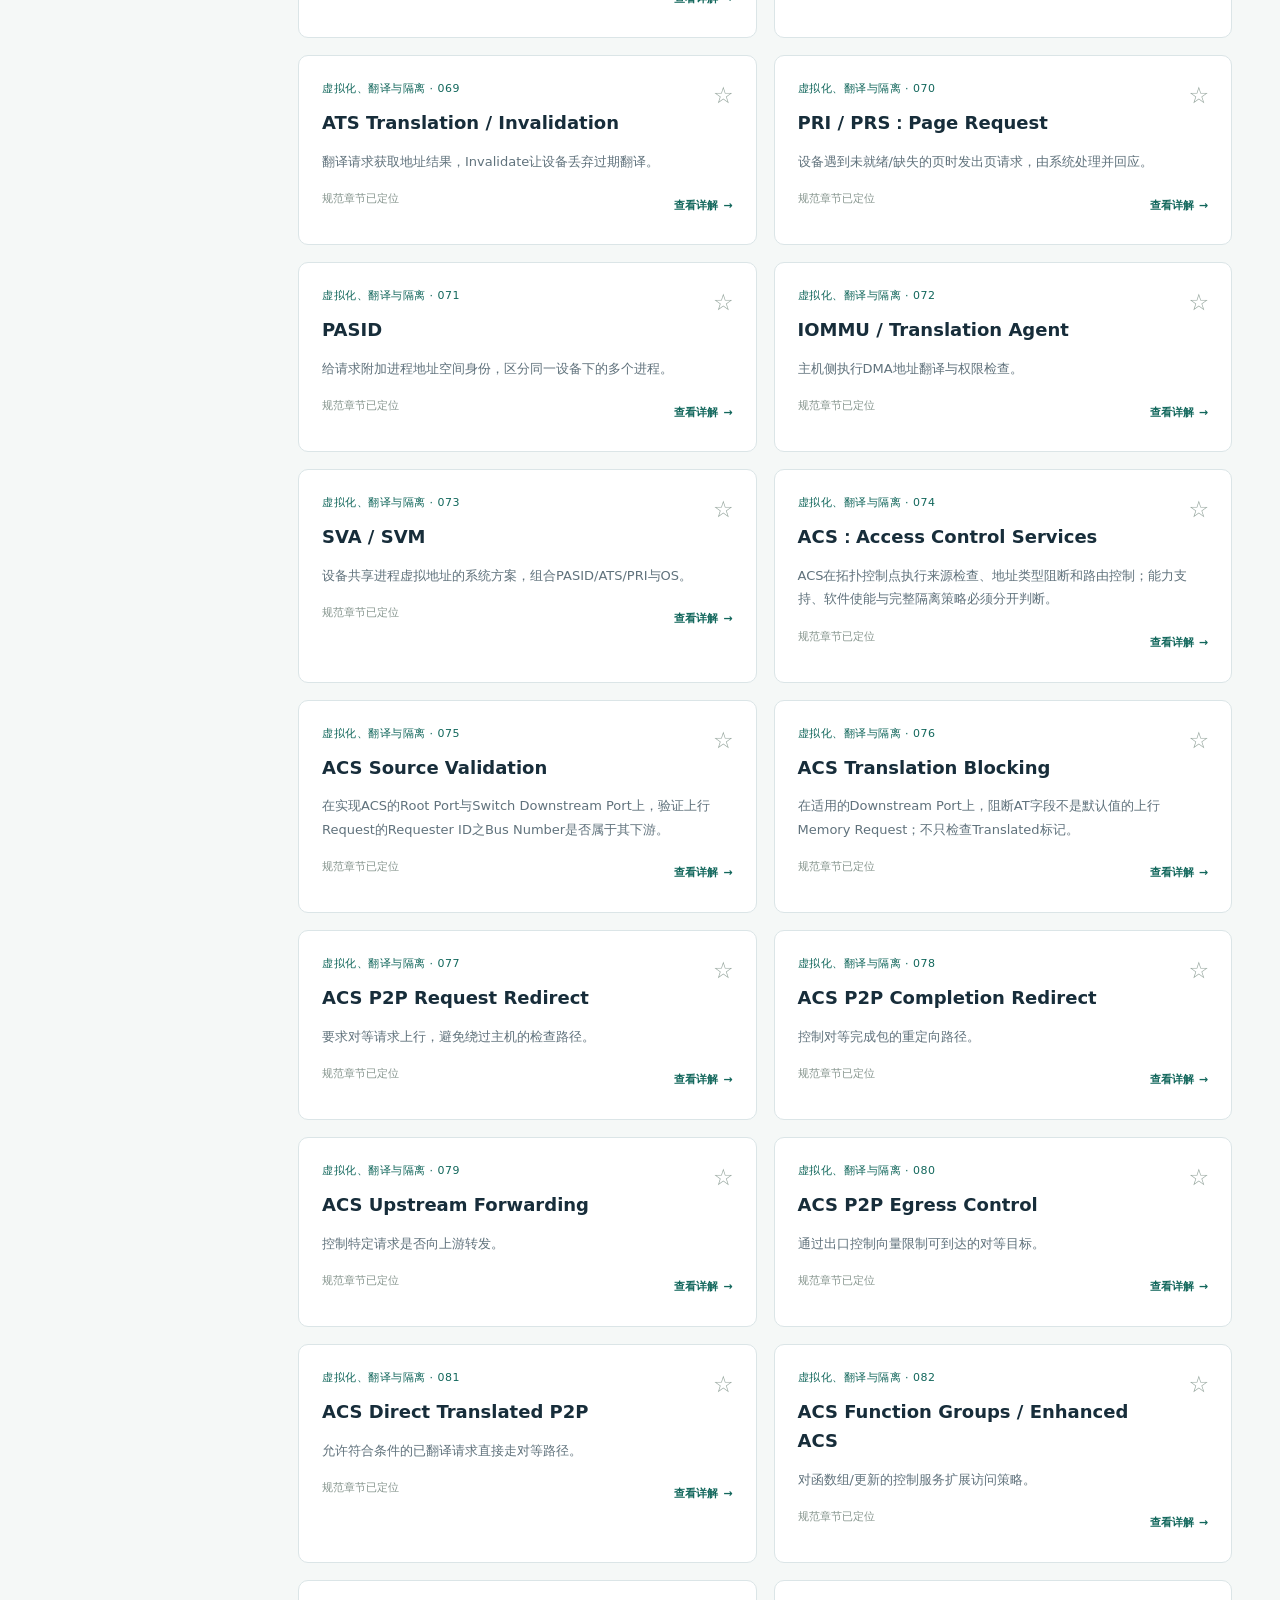
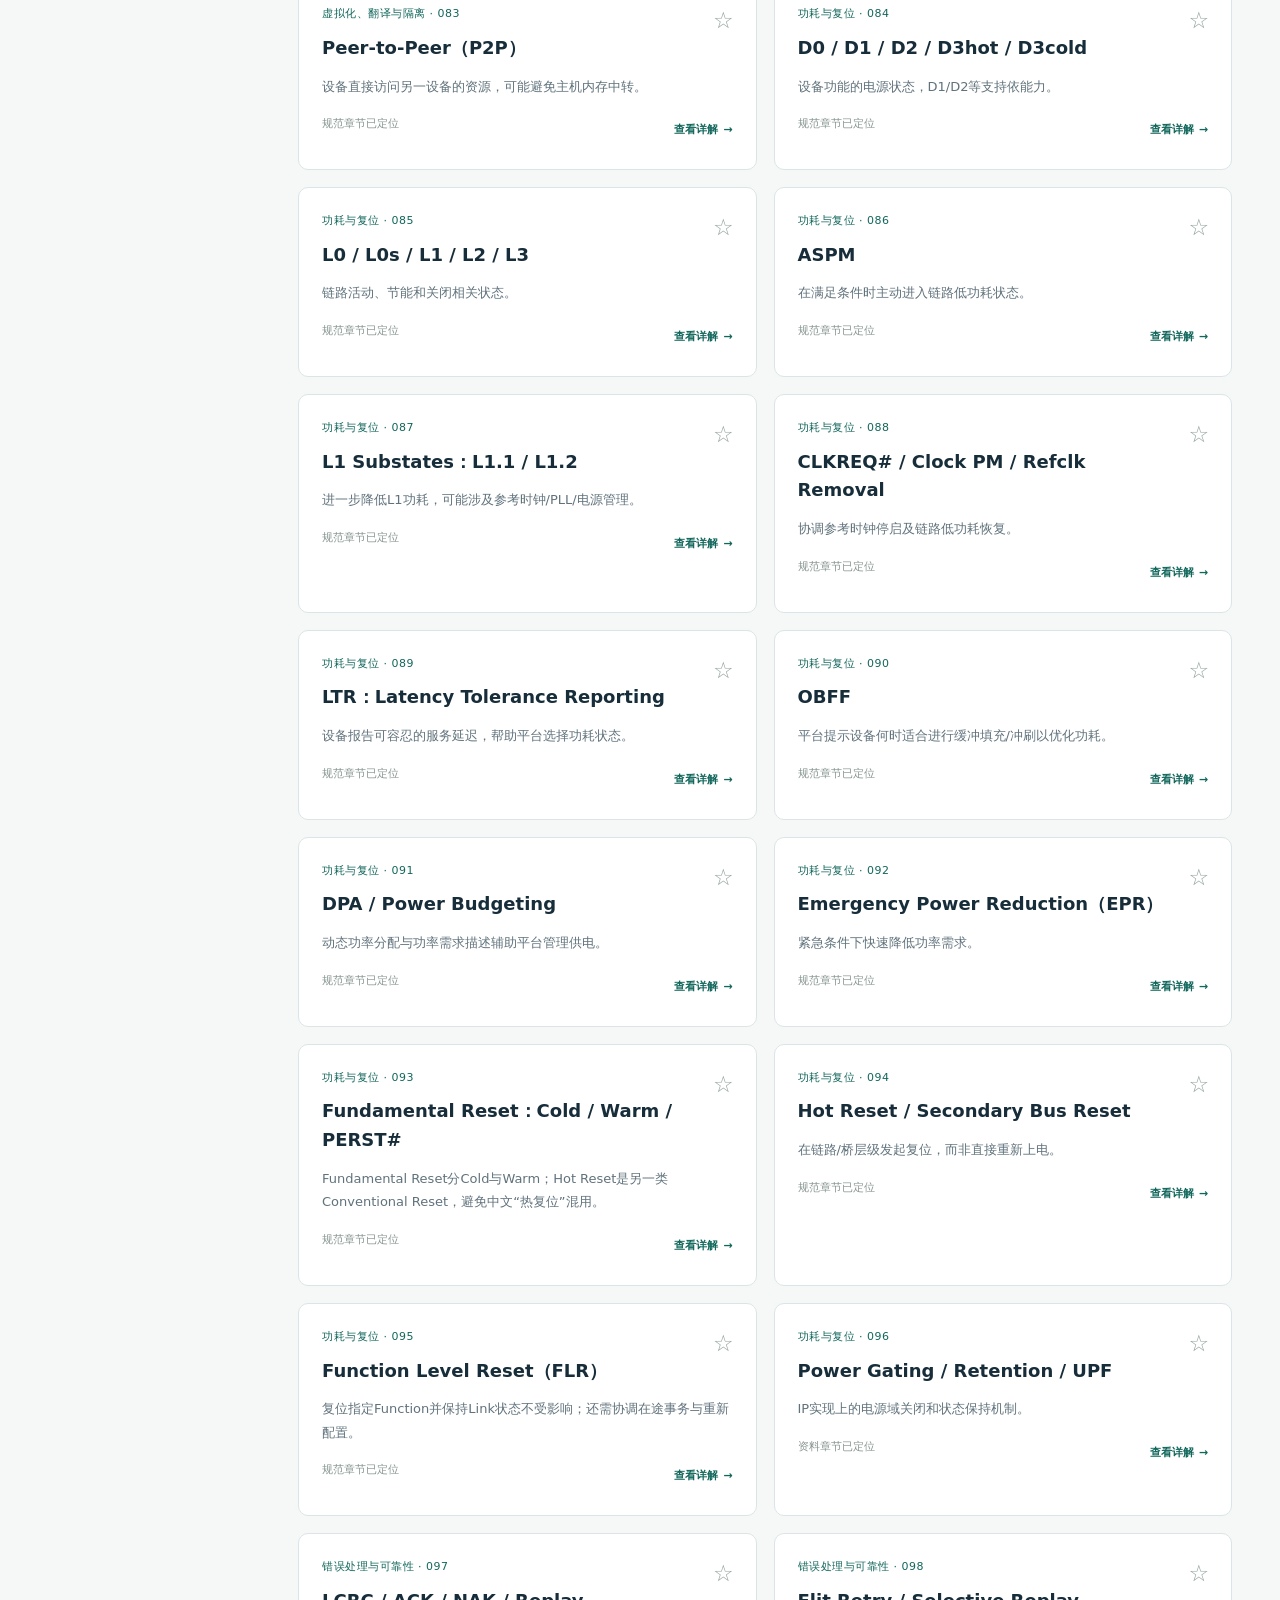
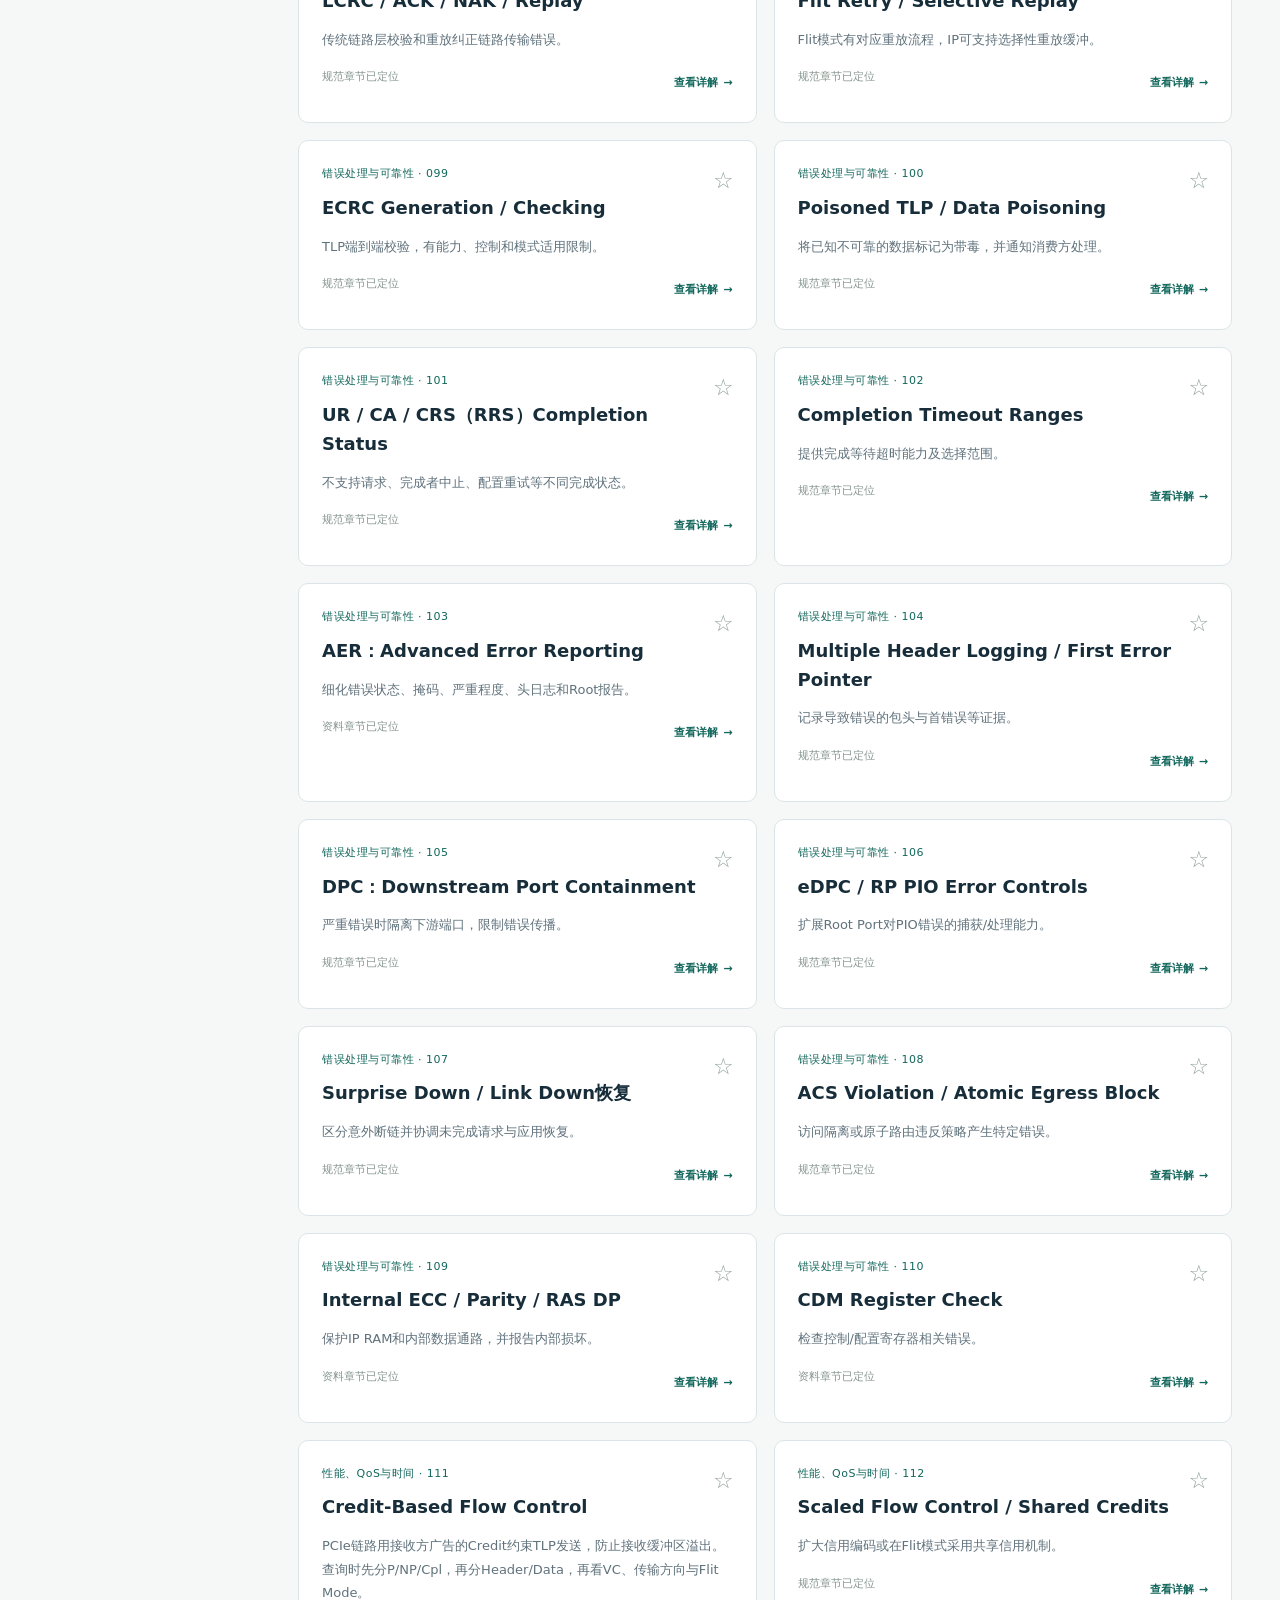
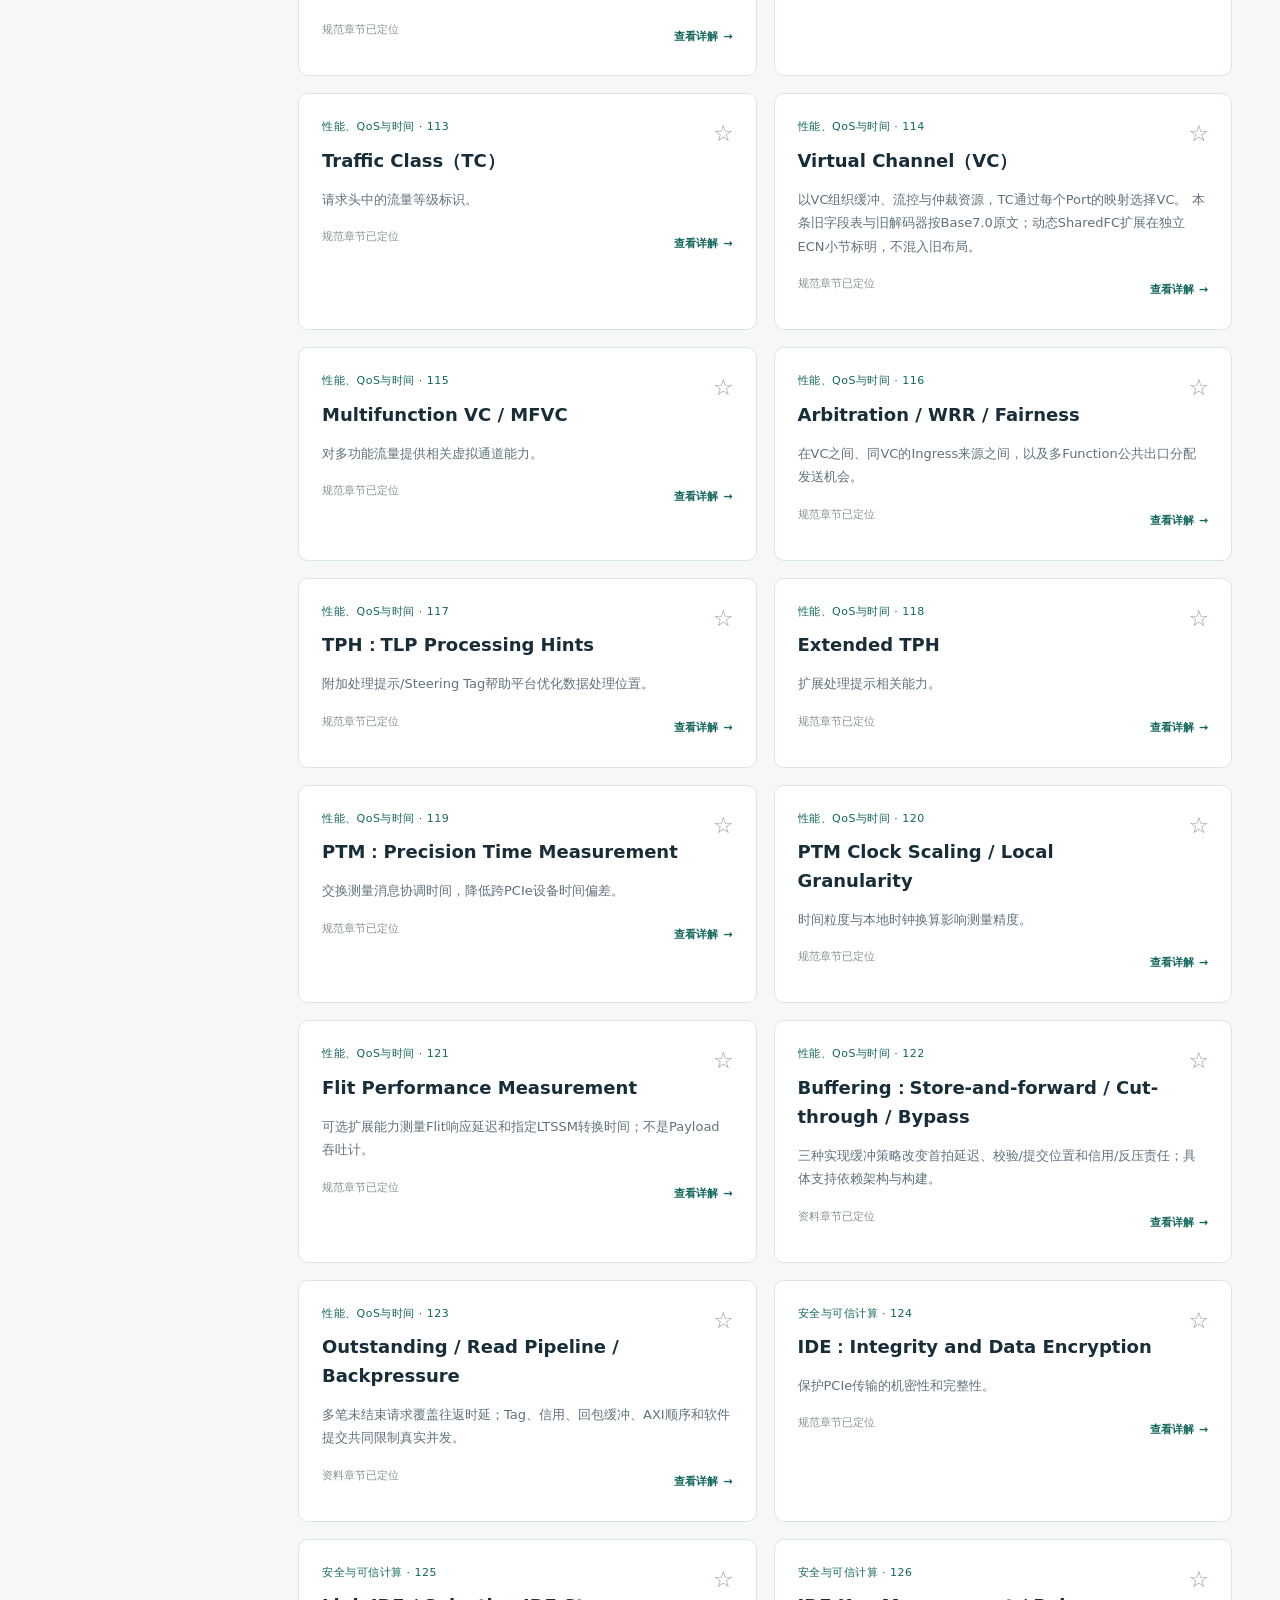
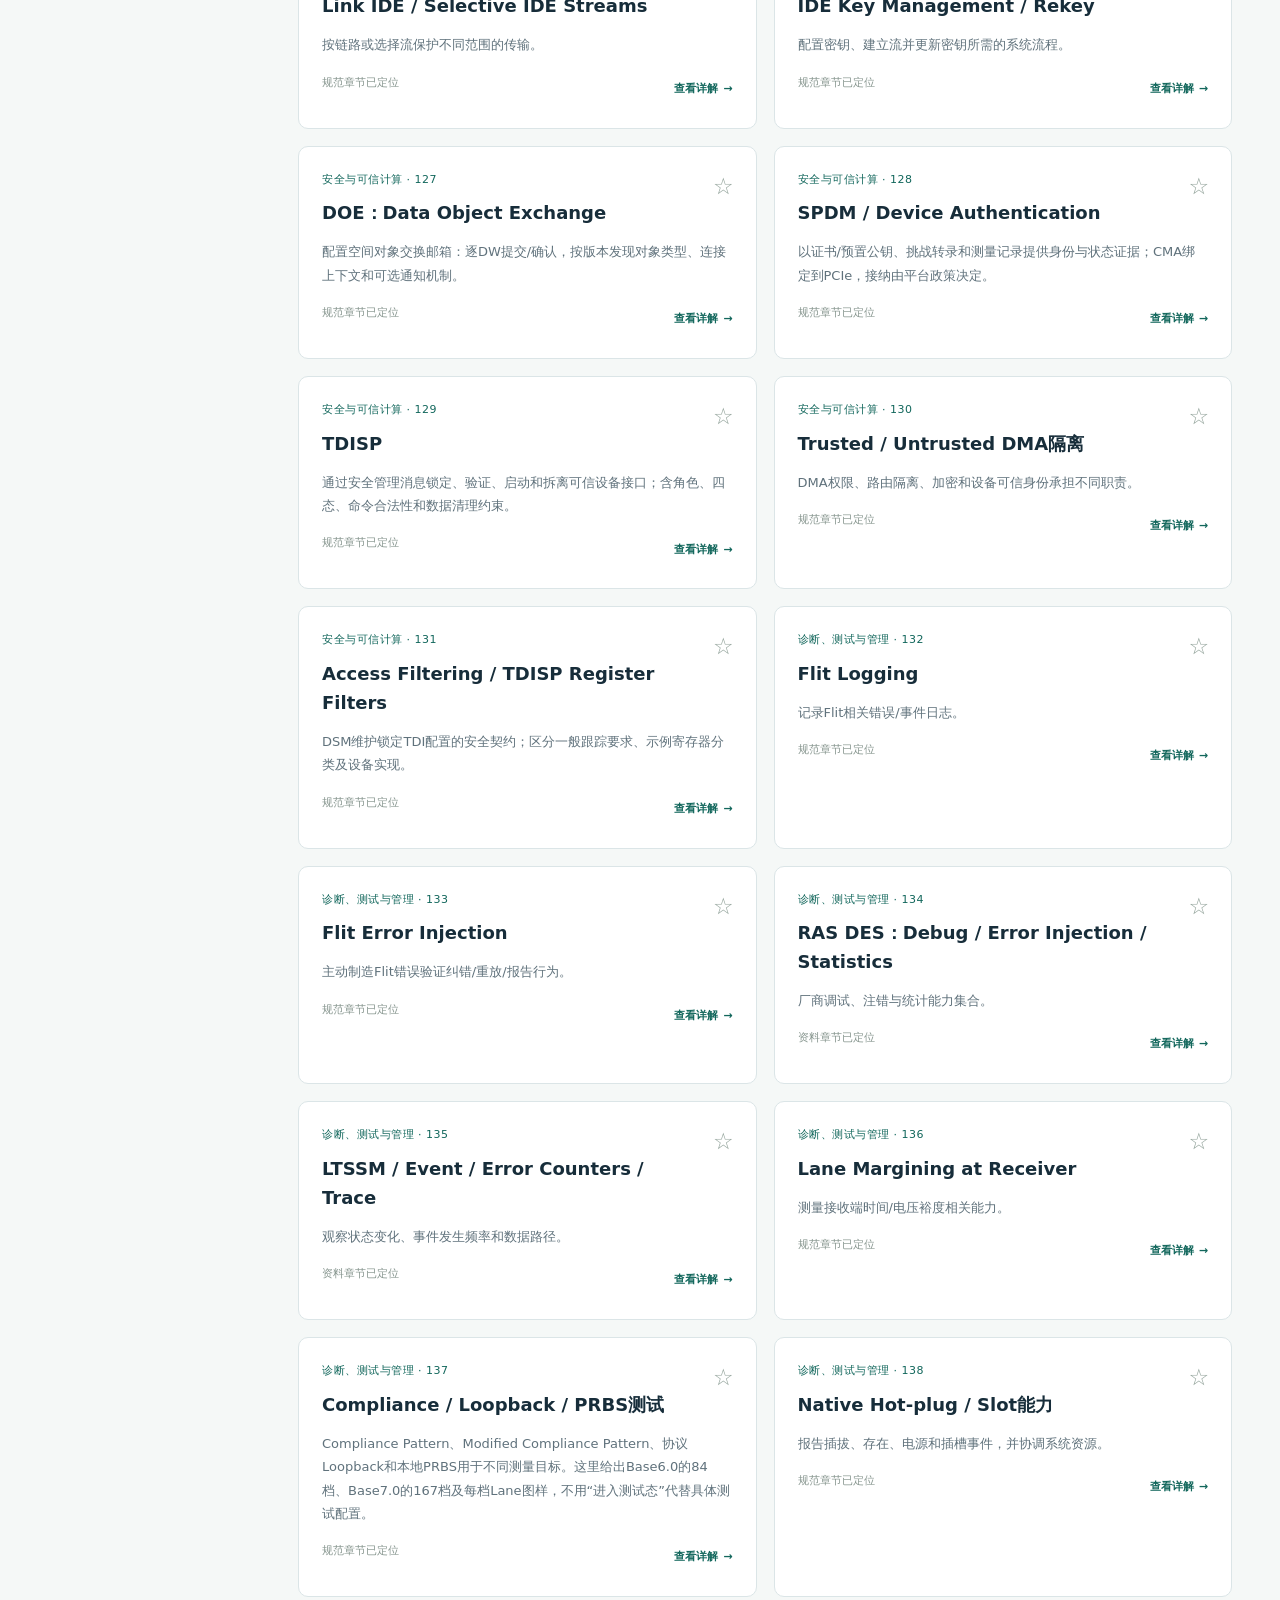
==== commit 36236077: "R223 correct stale FLR LTR status and separate retained-state gates" ====
--- a/docs/index.html
+++ b/docs/index.html
@@ -4,4 +4,4 @@
 <div class="shell"><header class="topbar"><a class="mobile-brand" href="#home">PCIe Study</a><label class="search-wrap"><span>⌕</span><input id="search" type="search" placeholder="搜索状态、字段、Credit、功能或章节…" autocomplete="off" aria-label="搜索知识库"><kbd>/</kbd></label><span id="edition">学习笔记</span><nav class="quick-nav" aria-label="快捷导航"><a href="#home">功能</a><a href="#lookup">细节</a><a href="#packets">包图</a><a href="#phy">PHY</a><a href="#generations">Gen1～Gen7</a><a href="#audit">自查</a><a href="#references">资料</a></nav></header><main id="content" tabindex="-1"></main><footer>独立学习笔记 · 说明与规范原文有区别 · 版本和角色限制以对应规范为准</footer></div>
 <dialog id="pdf-dialog"><form method="dialog"><button class="dialog-close" aria-label="关闭">×</button></form><h2>定位本地协议原文</h2><p id="pdf-reference"></p><p class="muted">选择你已有的对应 PDF。文件只在当前浏览器中使用，不上传到网站或 GitHub；刷新页面后需要重新选择。页码跳转由浏览器 PDF 阅读器支持。</p><label class="file-label">选择本地 PDF <input id="pdf-file" type="file" accept="application/pdf,.pdf"></label><div id="pdf-open" aria-live="polite"></div></dialog>
 <button id="back-to-top" class="back-to-top" type="button" aria-label="回到页面顶部" title="回到页面顶部"><span aria-hidden="true">↑</span> 回到顶部</button>
-<div id="toast" role="status" aria-live="polite"></div><script src="data.js?v=033c910a4fd20ff6"></script><script src="features-data.js?v=cc3d17013521f743"></script><script src="coverage-data.js?v=a69de27088731fec"></script><script src="app.js?v=2eea22fa9ef83d4d"></script></body></html>
+<div id="toast" role="status" aria-live="polite"></div><script src="data.js?v=34776ba29b92b26d"></script><script src="features-data.js?v=a6a0e02d49ba46a5"></script><script src="coverage-data.js?v=bbdeba479bed6ba1"></script><script src="app.js?v=2eea22fa9ef83d4d"></script></body></html>
